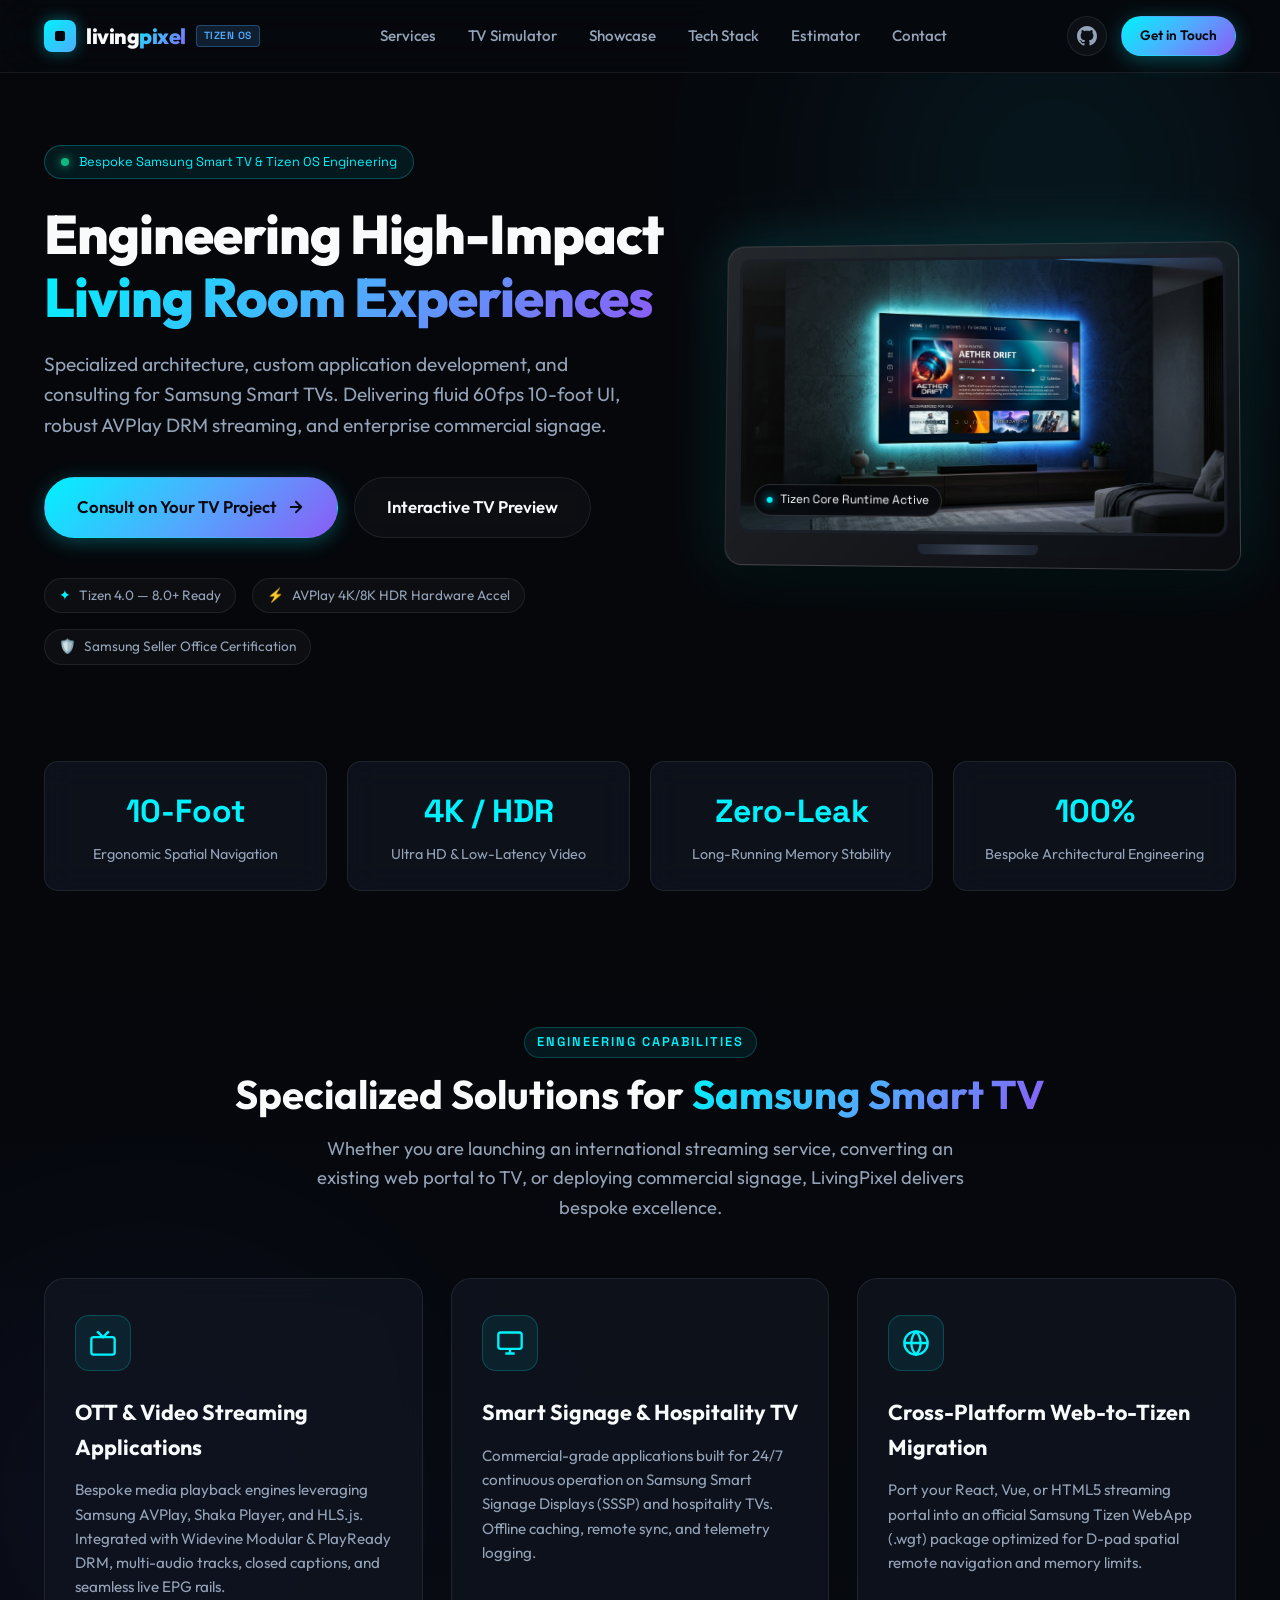
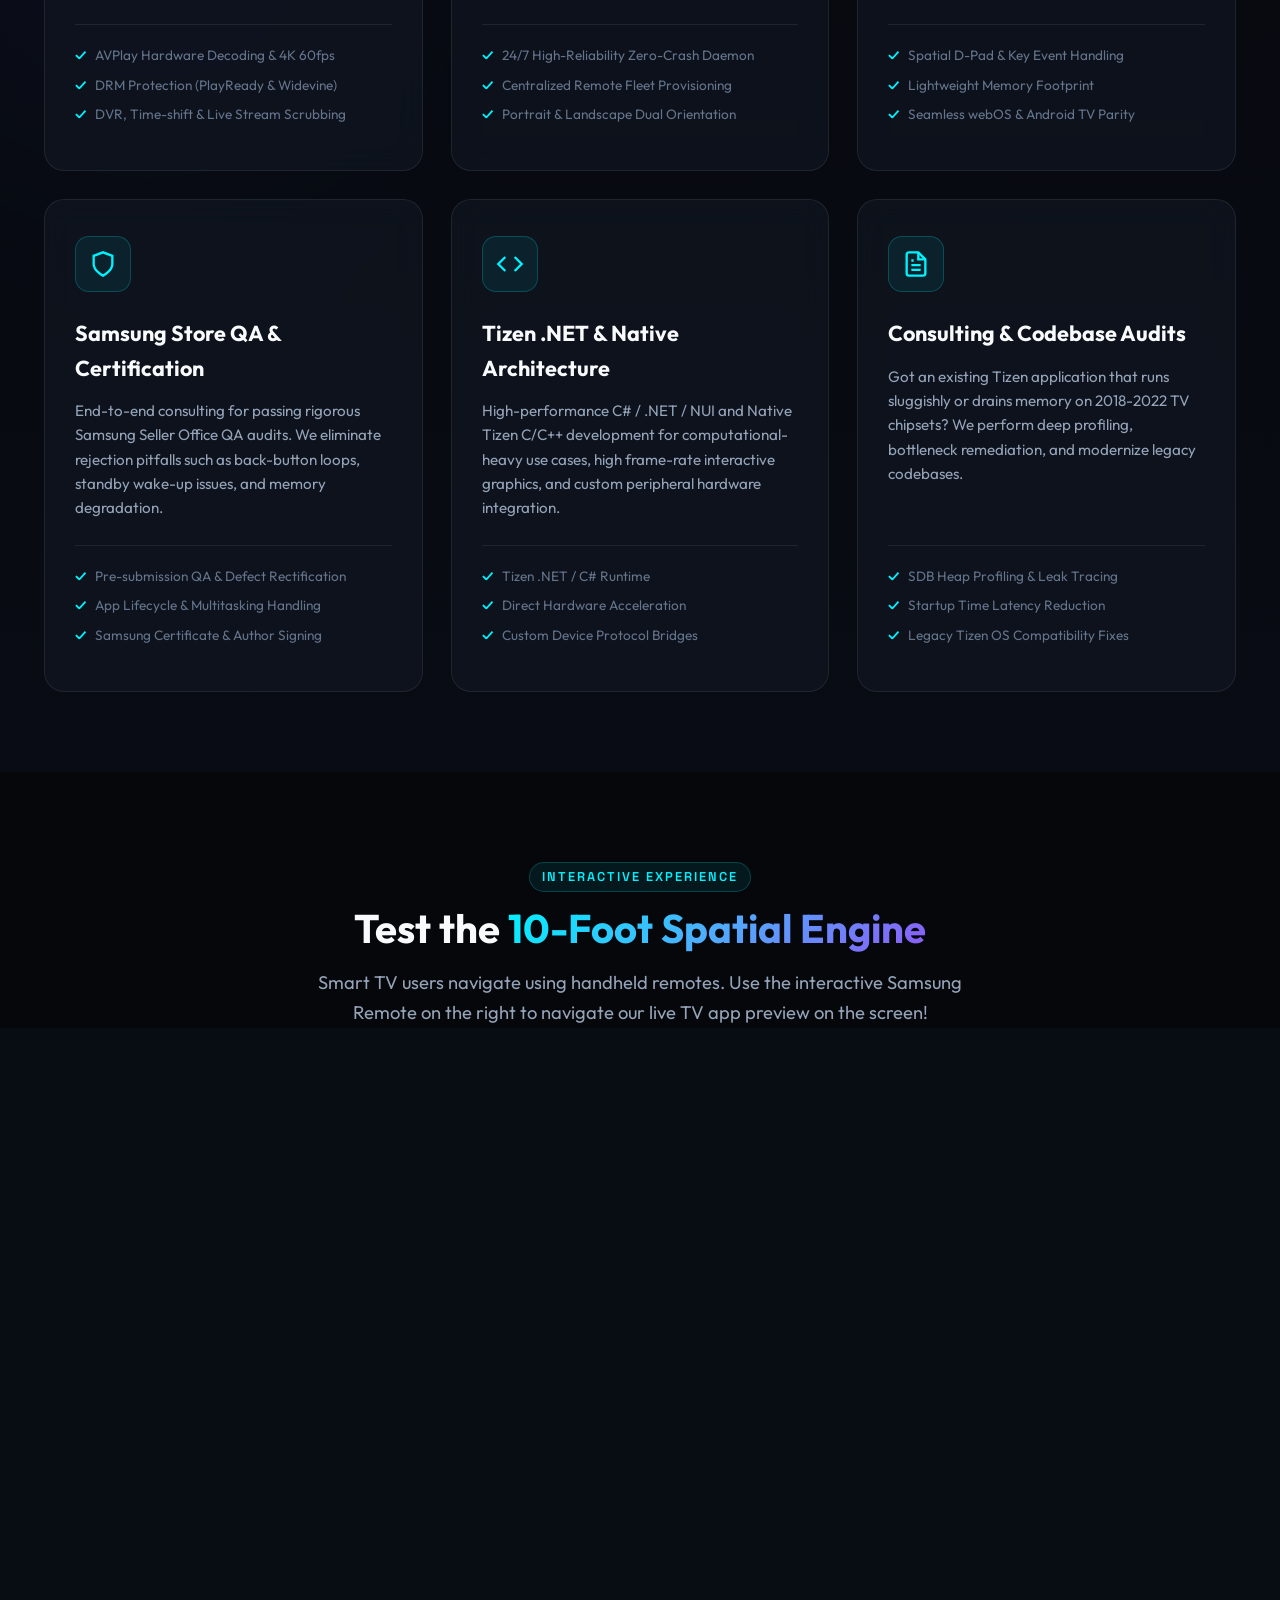
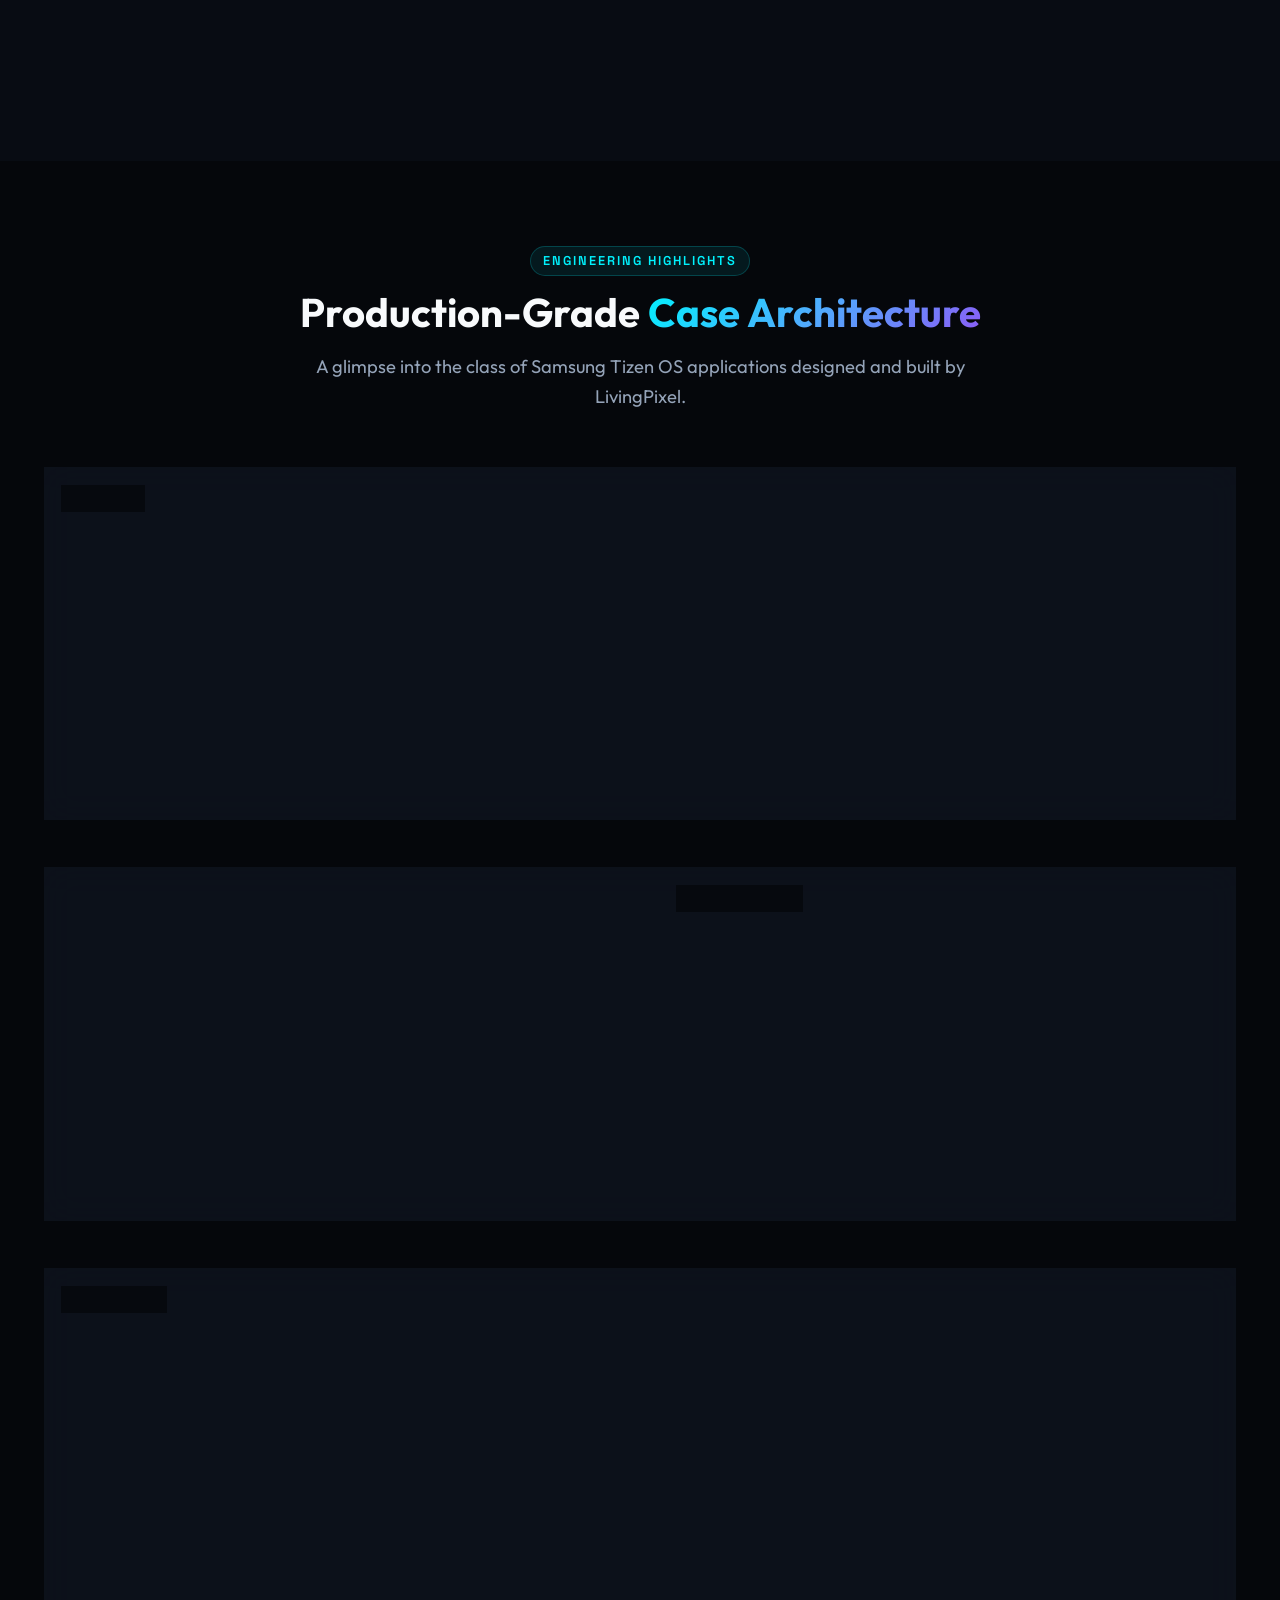
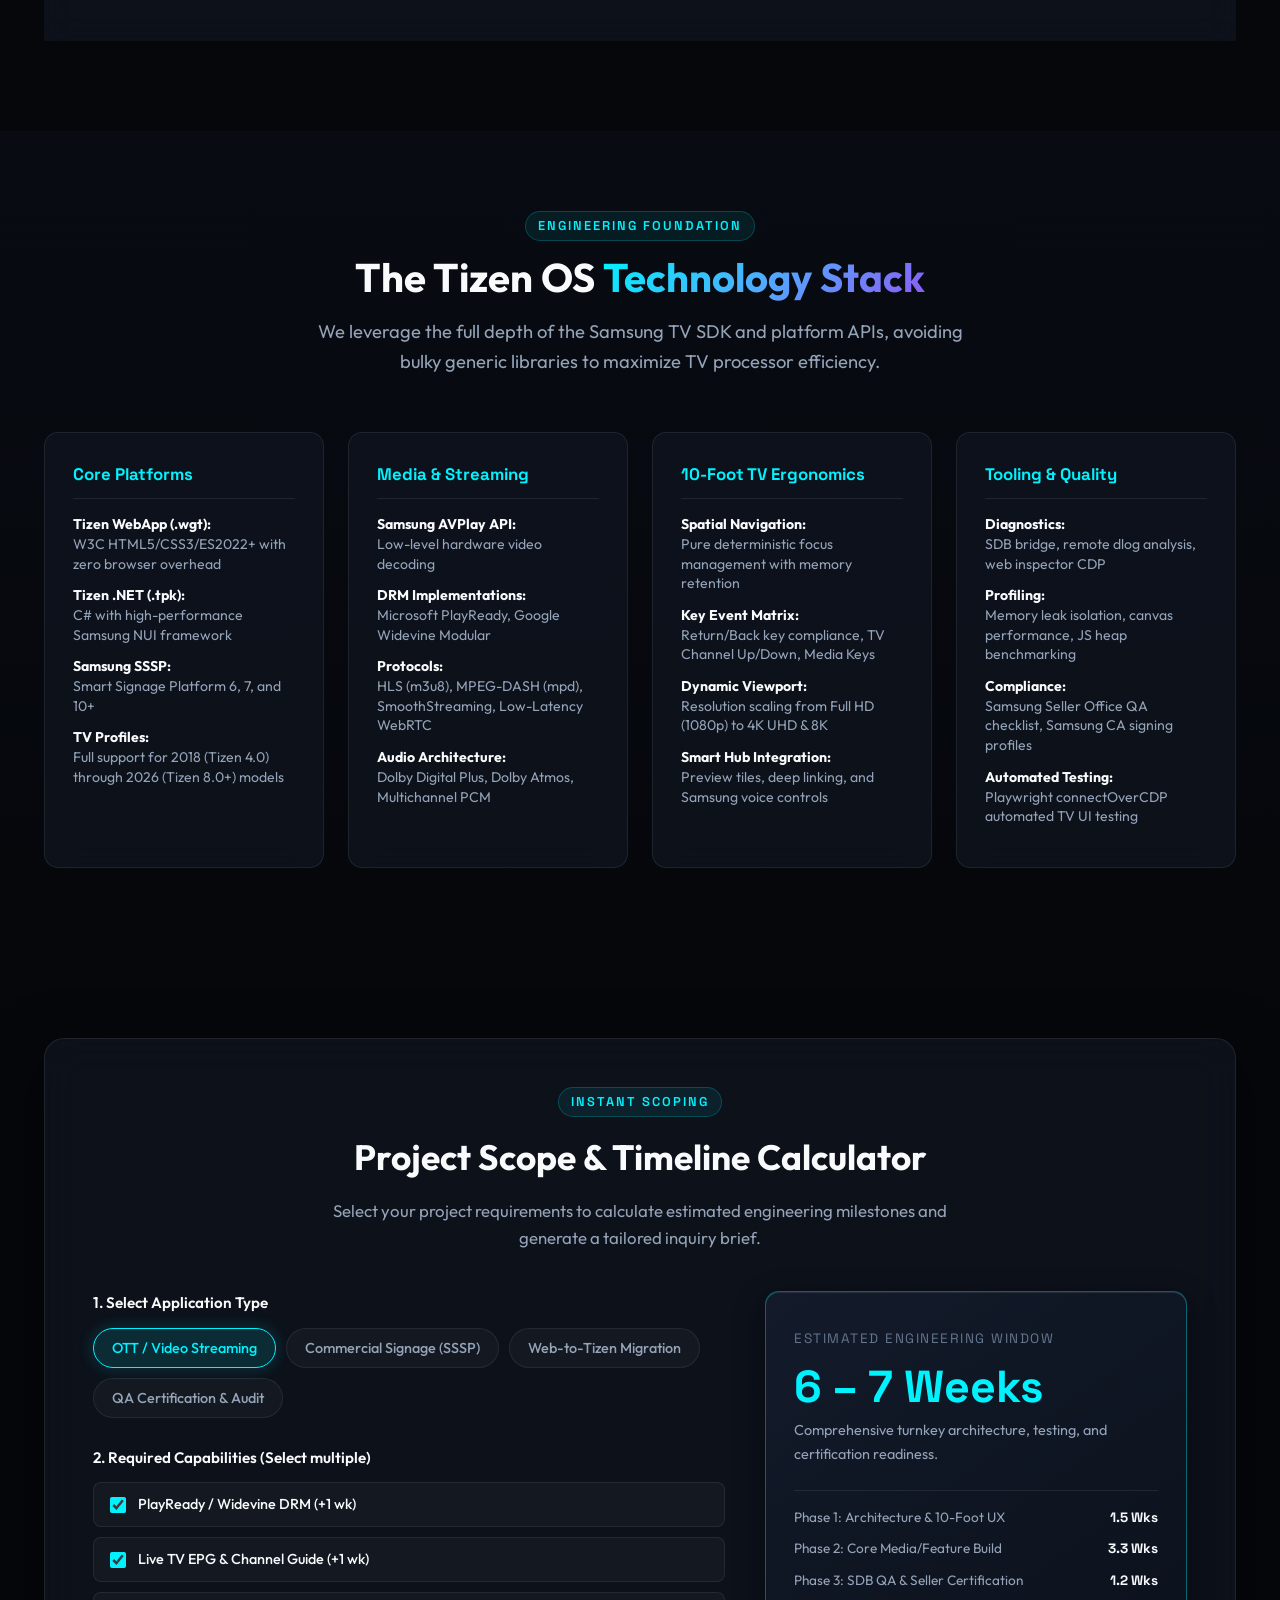
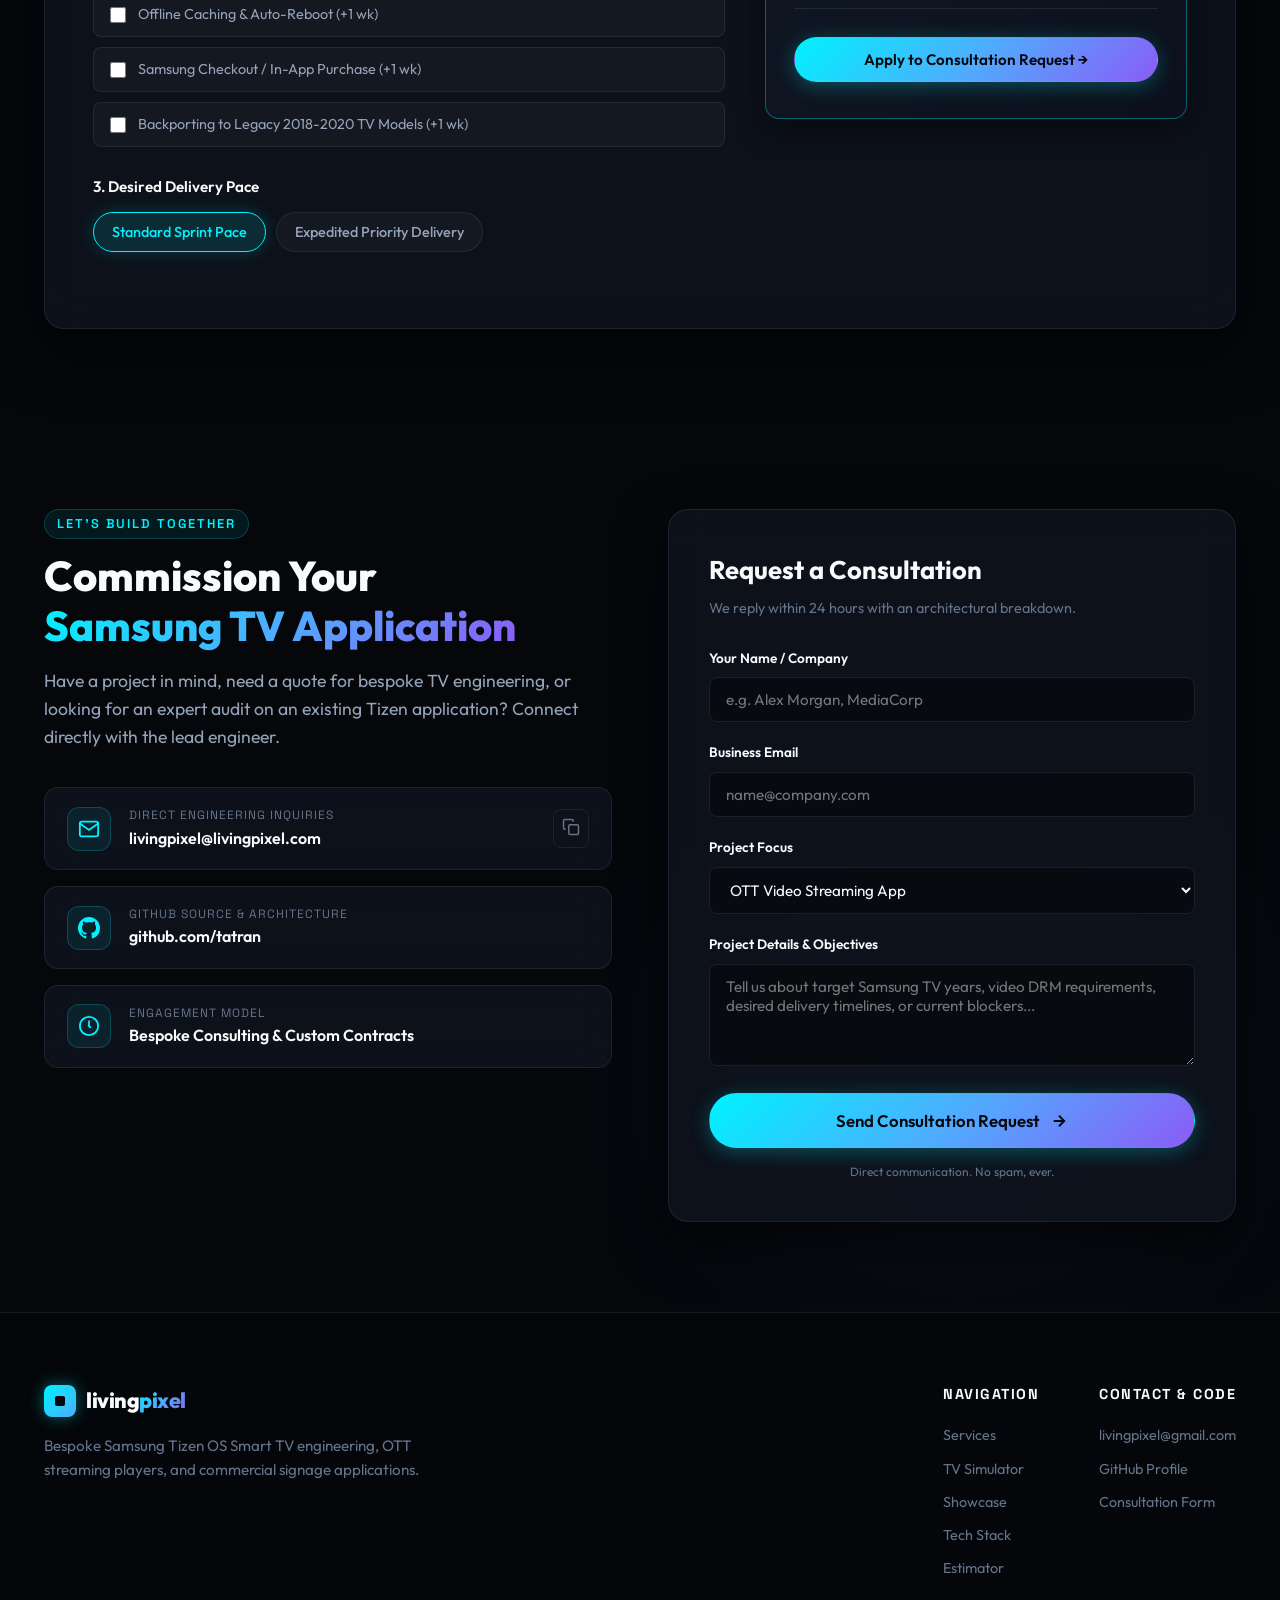
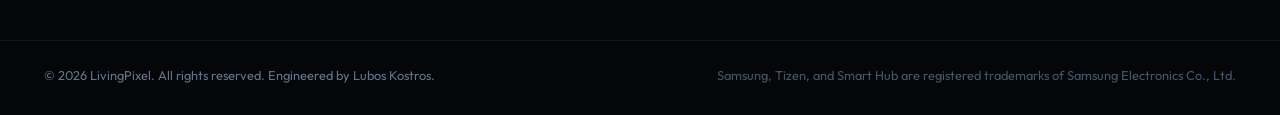
==== index.html @ c3157695 "Update index.html" ====
<!DOCTYPE html>
<html lang="en">

<head>
  <meta charset="UTF-8">
  <meta name="viewport" content="width=device-width, initial-scale=1.0">
  <title>LivingPixel — Bespoke Samsung Tizen OS Apps & TV Engineering</title>
  <meta name="description"
    content="LivingPixel crafts high-performance Samsung Tizen OS applications for Smart TV, OTT streaming services, commercial digital signage, and enterprise hospitality solutions.">
  <meta name="keywords"
    content="Samsung Tizen TV, Tizen OS App Development, Smart TV Developer, OTT App Development, Samsung Signage, Tizen .NET, AVPlay, LivingPixel">
  <meta name="author" content="Lubos Kostros — LivingPixel">

  <!-- Open Graph / Social Media -->
  <meta property="og:type" content="website">
  <meta property="og:title" content="LivingPixel — Bespoke Samsung Tizen OS Applications">
  <meta property="og:description"
    content="Commercial-grade Samsung Smart TV development, streaming players, digital signage, and specialized Tizen consulting.">
  <meta property="og:image" content="assets/images/hero-tv.jpg">

  <!-- Google Fonts -->
  <link rel="preconnect" href="https://fonts.googleapis.com">
  <link rel="preconnect" href="https://fonts.gstatic.com" crossorigin>
  <link
    href="https://fonts.googleapis.com/css2?family=Outfit:wght@300;400;500;600;700;800&family=Space+Grotesk:wght@400;500;600;700&display=swap"
    rel="stylesheet">

  <link rel="stylesheet" href="style.css">
</head>

<body>
  <!-- Ambient background glow elements -->
  <div class="ambient-glow glow-1" aria-hidden="true"></div>
  <div class="ambient-glow glow-2" aria-hidden="true"></div>
  <div class="ambient-glow glow-3" aria-hidden="true"></div>

  <!-- Navigation -->
  <header class="navbar" id="navbar">
    <div class="container nav-container">
      <a href="#hero" class="brand-logo" aria-label="LivingPixel Home">
        <span class="logo-pixel">
          <span class="pixel-dot"></span>
        </span>
        <span class="logo-text">living<span class="text-gradient">pixel</span></span>
        <span class="badge-tizen">TIZEN OS</span>
      </a>

      <nav class="nav-links" id="navLinks">
        <a href="#services" class="nav-link">Services</a>
        <a href="#simulator" class="nav-link">TV Simulator</a>
        <a href="#showcase" class="nav-link">Showcase</a>
        <a href="#stack" class="nav-link">Tech Stack</a>
        <a href="#estimator" class="nav-link">Estimator</a>
        <a href="#contact" class="nav-link">Contact</a>
      </nav>

      <div class="nav-actions">
        <a href="https://github.com/tatran" target="_blank" rel="noopener noreferrer" class="btn-icon"
          aria-label="GitHub Profile">
          <svg width="20" height="20" viewBox="0 0 24 24" fill="currentColor">
            <path
              d="M12 0C5.37 0 0 5.37 0 12c0 5.31 3.435 9.795 8.205 11.385.6.105.825-.255.825-.57 0-.285-.015-1.23-.015-2.235-3.015.555-3.795-.735-4.035-1.41-.135-.345-.72-1.41-1.23-1.695-.42-.225-1.02-.78-.015-.795.945-.015 1.62.87 1.845 1.23 1.08 1.815 2.805 1.305 3.495.99.105-.78.42-1.305.765-1.605-2.67-.3-5.46-1.335-5.46-5.925 0-1.305.465-2.385 1.23-3.225-.12-.3-.54-1.53.12-3.18 0 0 1.005-.315 3.3 1.23.96-.27 1.98-.405 3-.405s2.04.135 3 .405c2.295-1.56 3.3-1.23 3.3-1.23.66 1.65.24 2.88.12 3.18.765.84 1.23 1.905 1.23 3.225 0 4.605-2.805 5.625-5.475 5.925.435.375.81 1.095.81 2.22 0 1.605-.015 2.895-.015 3.3 0 .315.225.69.825.57A12.02 12.02 0 0024 12c0-6.63-5.37-12-12-12z" />
          </svg>
        </a>
        <a href="#contact" class="btn btn-primary btn-sm">Get in Touch</a>
        <button class="mobile-toggle" id="mobileToggle" aria-label="Toggle Navigation Menu">
          <span></span>
          <span></span>
          <span></span>
        </button>
      </div>
    </div>
  </header>

  <!-- Hero Section -->
  <section class="hero-section" id="hero">
    <div class="container hero-container">
      <div class="hero-content">
        <div class="hero-badge">
          <span class="status-indicator"></span>
          <span>Bespoke Samsung Smart TV &amp; Tizen OS Engineering</span>
        </div>
        <h1 class="hero-title">
          Engineering High-Impact <br>
          <span class="text-gradient">Living Room Experiences</span>
        </h1>
        <p class="hero-subtitle">
          Specialized architecture, custom application development, and consulting for Samsung Smart TVs. Delivering
          fluid 60fps 10-foot UI, robust AVPlay DRM streaming, and enterprise commercial signage.
        </p>

        <div class="hero-cta-group">
          <a href="#contact" class="btn btn-primary btn-lg">
            <span>Consult on Your TV Project</span>
            <svg width="18" height="18" viewBox="0 0 24 24" fill="none" stroke="currentColor" stroke-width="2.5"
              stroke-linecap="round" stroke-linejoin="round">
              <path d="M5 12h14M12 5l7 7-7 7" />
            </svg>
          </a>
          <a href="#simulator" class="btn btn-secondary btn-lg">
            <span>Interactive TV Preview</span>
          </a>
        </div>

        <div class="hero-pills">
          <div class="pill-item">
            <span class="pill-icon">✦</span>
            <span>Tizen 4.0 &mdash; 8.0+ Ready</span>
          </div>
          <div class="pill-item">
            <span class="pill-icon">⚡</span>
            <span>AVPlay 4K/8K HDR Hardware Accel</span>
          </div>
          <div class="pill-item">
            <span class="pill-icon">🛡️</span>
            <span>Samsung Seller Office Certification</span>
          </div>
        </div>
      </div>

      <div class="hero-visual">
        <div class="tv-mockup-frame">
          <div class="tv-screen-bezel">
            <img src="assets/images/hero-tv.jpg" alt="LivingPixel Tizen OS Smart TV Application Interface"
              class="tv-screen-image" loading="eager">
            <div class="screen-glare"></div>
            <div class="live-tag">
              <span class="pulse-dot"></span> Tizen Core Runtime Active
            </div>
          </div>
          <div class="tv-stand"></div>
        </div>
      </div>
    </div>
  </section>

  <!-- Key Metrics / Trust Bar -->
  <section class="trust-bar">
    <div class="container trust-container">
      <div class="stat-card">
        <div class="stat-number">10-Foot</div>
        <div class="stat-label">Ergonomic Spatial Navigation</div>
      </div>
      <div class="stat-card">
        <div class="stat-number">4K / HDR</div>
        <div class="stat-label">Ultra HD &amp; Low-Latency Video</div>
      </div>
      <div class="stat-card">
        <div class="stat-number">Zero-Leak</div>
        <div class="stat-label">Long-Running Memory Stability</div>
      </div>
      <div class="stat-card">
        <div class="stat-number">100%</div>
        <div class="stat-label">Bespoke Architectural Engineering</div>
      </div>
    </div>
  </section>

  <!-- Core Services Section -->
  <section class="services-section" id="services">
    <div class="container">
      <div class="section-header text-center">
        <div class="section-tag">ENGINEERING CAPABILITIES</div>
        <h2 class="section-title">Specialized Solutions for <span class="text-gradient">Samsung Smart TV</span></h2>
        <p class="section-description">
          Whether you are launching an international streaming service, converting an existing web portal to TV, or
          deploying commercial signage, LivingPixel delivers bespoke excellence.
        </p>
      </div>

      <div class="services-grid">
        <!-- Service 1 -->
        <div class="service-card">
          <div class="service-icon-box">
            <svg width="28" height="28" viewBox="0 0 24 24" fill="none" stroke="currentColor" stroke-width="2">
              <rect x="2" y="7" width="20" height="15" rx="2" ry="2"></rect>
              <polyline points="17 2 12 7 7 2"></polyline>
            </svg>
          </div>
          <h3 class="service-title">OTT &amp; Video Streaming Applications</h3>
          <p class="service-text">
            Bespoke media playback engines leveraging Samsung AVPlay, Shaka Player, and HLS.js. Integrated with Widevine
            Modular &amp; PlayReady DRM, multi-audio tracks, closed captions, and seamless live EPG rails.
          </p>
          <ul class="service-features">
            <li>AVPlay Hardware Decoding &amp; 4K 60fps</li>
            <li>DRM Protection (PlayReady &amp; Widevine)</li>
            <li>DVR, Time-shift &amp; Live Stream Scrubbing</li>
          </ul>
        </div>

        <!-- Service 2 -->
        <div class="service-card">
          <div class="service-icon-box">
            <svg width="28" height="28" viewBox="0 0 24 24" fill="none" stroke="currentColor" stroke-width="2">
              <rect x="2" y="3" width="20" height="14" rx="2" ry="2"></rect>
              <line x1="8" y1="21" x2="16" y2="21"></line>
              <line x1="12" y1="17" x2="12" y2="21"></line>
            </svg>
          </div>
          <h3 class="service-title">Smart Signage &amp; Hospitality TV</h3>
          <p class="service-text">
            Commercial-grade applications built for 24/7 continuous operation on Samsung Smart Signage Displays (SSSP)
            and hospitality TVs. Offline caching, remote sync, and telemetry logging.
          </p>
          <ul class="service-features">
            <li>24/7 High-Reliability Zero-Crash Daemon</li>
            <li>Centralized Remote Fleet Provisioning</li>
            <li>Portrait &amp; Landscape Dual Orientation</li>
          </ul>
        </div>

        <!-- Service 3 -->
        <div class="service-card">
          <div class="service-icon-box">
            <svg width="28" height="28" viewBox="0 0 24 24" fill="none" stroke="currentColor" stroke-width="2">
              <circle cx="12" cy="12" r="10"></circle>
              <path d="M12 2a14.5 14.5 0 0 0 0 20 14.5 14.5 0 0 0 0-20"></path>
              <path d="M2 12h20"></path>
            </svg>
          </div>
          <h3 class="service-title">Cross-Platform Web-to-Tizen Migration</h3>
          <p class="service-text">
            Port your React, Vue, or HTML5 streaming portal into an official Samsung Tizen WebApp (.wgt) package
            optimized for D-pad spatial remote navigation and memory limits.
          </p>
          <ul class="service-features">
            <li>Spatial D-Pad &amp; Key Event Handling</li>
            <li>Lightweight Memory Footprint</li>
            <li>Seamless webOS &amp; Android TV Parity</li>
          </ul>
        </div>

        <!-- Service 4 -->
        <div class="service-card">
          <div class="service-icon-box">
            <svg width="28" height="28" viewBox="0 0 24 24" fill="none" stroke="currentColor" stroke-width="2">
              <path d="M12 22s8-4 8-10V5l-8-3-8 3v7c0 6 8 10 8 10z"></path>
            </svg>
          </div>
          <h3 class="service-title">Samsung Store QA &amp; Certification</h3>
          <p class="service-text">
            End-to-end consulting for passing rigorous Samsung Seller Office QA audits. We eliminate rejection pitfalls
            such as back-button loops, standby wake-up issues, and memory degradation.
          </p>
          <ul class="service-features">
            <li>Pre-submission QA &amp; Defect Rectification</li>
            <li>App Lifecycle &amp; Multitasking Handling</li>
            <li>Samsung Certificate &amp; Author Signing</li>
          </ul>
        </div>

        <!-- Service 5 -->
        <div class="service-card">
          <div class="service-icon-box">
            <svg width="28" height="28" viewBox="0 0 24 24" fill="none" stroke="currentColor" stroke-width="2">
              <polyline points="16 18 22 12 16 6"></polyline>
              <polyline points="8 6 2 12 8 18"></polyline>
            </svg>
          </div>
          <h3 class="service-title">Tizen .NET &amp; Native Architecture</h3>
          <p class="service-text">
            High-performance C# / .NET / NUI and Native Tizen C/C++ development for computational-heavy use cases, high
            frame-rate interactive graphics, and custom peripheral hardware integration.
          </p>
          <ul class="service-features">
            <li>Tizen .NET / C# Runtime</li>
            <li>Direct Hardware Acceleration</li>
            <li>Custom Device Protocol Bridges</li>
          </ul>
        </div>

        <!-- Service 6 -->
        <div class="service-card">
          <div class="service-icon-box">
            <svg width="28" height="28" viewBox="0 0 24 24" fill="none" stroke="currentColor" stroke-width="2">
              <path d="M14 2H6a2 2 0 0 0-2 2v16a2 2 0 0 0 2 2h12a2 2 0 0 0 2-2V8z"></path>
              <polyline points="14 2 14 8 20 8"></polyline>
              <line x1="16" y1="13" x2="8" y2="13"></line>
              <line x1="16" y1="17" x2="8" y2="17"></line>
              <polyline points="10 9 9 9 8 9"></polyline>
            </svg>
          </div>
          <h3 class="service-title">Consulting &amp; Codebase Audits</h3>
          <p class="service-text">
            Got an existing Tizen application that runs sluggishly or drains memory on 2018-2022 TV chipsets? We perform
            deep profiling, bottleneck remediation, and modernize legacy codebases.
          </p>
          <ul class="service-features">
            <li>SDB Heap Profiling &amp; Leak Tracing</li>
            <li>Startup Time Latency Reduction</li>
            <li>Legacy Tizen OS Compatibility Fixes</li>
          </ul>
        </div>
      </div>
    </div>
  </section>

  <!-- Interactive Virtual TV Remote & 10-Foot Simulator -->
  <section class="simulator-section" id="simulator">
    <div class="container">
      <div class="section-header text-center">
        <div class="section-tag">INTERACTIVE EXPERIENCE</div>
        <h2 class="section-title">Test the <span class="text-gradient">10-Foot Spatial Engine</span></h2>
        <p class="section-description">
          Smart TV users navigate using handheld remotes. Use the interactive Samsung Remote on the right to navigate
          our live TV app preview on the screen!
        </p>
      </div>

      <div class="simulator-wrapper">
        <!-- Virtual TV Screen -->
        <div class="sim-tv">
          <div class="sim-tv-bezel">
            <div class="sim-screen" id="simScreen">
              <!-- TV Top Bar -->
              <div class="sim-tv-topbar">
                <div class="sim-brand">LIVINGPIXEL <span>TV ENGINE</span></div>
                <div class="sim-clock" id="simClock">12:00 PM</div>
              </div>

              <!-- Main TV Banner -->
              <div class="sim-hero-banner" id="simBanner">
                <div class="sim-banner-badge" id="simBadge">FEATURED EXPERIENCE</div>
                <h3 class="sim-banner-title" id="simTitle">Aether Drift: 4K HDR</h3>
                <p class="sim-banner-desc" id="simDesc">AVPlay Hardware Decoded Ultra-HD stream with 5.1 surround sound.
                </p>
                <div class="sim-banner-stats">
                  <span>4K UHD</span>
                  <span>HDR10+</span>
                  <span>Tizen 8.0</span>
                </div>
              </div>

              <!-- Carousel Rails -->
              <div class="sim-rails">
                <div class="sim-rail-title">Interactive Navigation Showcase</div>
                <div class="sim-cards-row" id="simCardsRow">
                  <div class="sim-card active" data-index="0" data-title="Aether Drift: 4K HDR"
                    data-desc="AVPlay Hardware Decoded Ultra-HD stream with 5.1 surround sound."
                    data-badge="FEATURED EXPERIENCE">
                    <div class="sim-card-tag">OTT MEDIA</div>
                    <div class="sim-card-name">Aether Drift</div>
                    <div class="sim-card-sub">Ultra HD Playback</div>
                  </div>

                  <div class="sim-card" data-index="1" data-title="Hospitality Hub &amp; Signage"
                    data-desc="Corporate concierge, flight schedules, and weather telemetry running on Samsung SSSP."
                    data-badge="ENTERPRISE">
                    <div class="sim-card-tag">SIGNAGE</div>
                    <div class="sim-card-name">The Plaza Hub</div>
                    <div class="sim-card-sub">24/7 Autonomous</div>
                  </div>

                  <div class="sim-card" data-index="2" data-title="FitWell Interactive TV"
                    data-desc="Real-time biometric telemetry, rep counter, and interactive coach with low latency."
                    data-badge="WELLNESS">
                    <div class="sim-card-tag">FITNESS</div>
                    <div class="sim-card-name">FitWell Live</div>
                    <div class="sim-card-sub">Biometric Sync</div>
                  </div>

                  <div class="sim-card" data-index="3" data-title="Cloud Gaming &amp; Arcade"
                    data-desc="Low-latency gamepad input processing and smooth frame rendering for Tizen OS."
                    data-badge="ENTERTAINMENT">
                    <div class="sim-card-tag">GAMING</div>
                    <div class="sim-card-name">RetroCade TV</div>
                    <div class="sim-card-sub">Gamepad Ready</div>
                  </div>
                </div>
              </div>

              <div class="sim-status-bar">
                <span>Current Focus: <strong id="simFocusLabel">Card 1 (Aether Drift)</strong></span>
                <span class="sim-hint">Use remote D-Pad or Arrow Keys</span>
              </div>
            </div>
          </div>
          <div class="sim-stand"></div>
        </div>

        <!-- Virtual Samsung Smart Remote -->
        <div class="sim-remote">
          <div class="remote-body">
            <div class="remote-top">
              <div class="remote-mic"></div>
              <button class="remote-power" id="remotePowerBtn" title="Toggle Power" aria-label="Power Button">
                <svg width="14" height="14" viewBox="0 0 24 24" fill="none" stroke="currentColor" stroke-width="2.5">
                  <path d="M18.36 6.64a9 9 0 1 1-12.73 0"></path>
                  <line x1="12" y1="2" x2="12" y2="12"></line>
                </svg>
              </button>
            </div>

            <!-- D-Pad -->
            <div class="dpad-container">
              <button class="dpad-btn dpad-up" id="dpadUp" aria-label="D-Pad Up">▲</button>
              <button class="dpad-btn dpad-left" id="dpadLeft" aria-label="D-Pad Left">◀</button>
              <button class="dpad-btn dpad-ok" id="dpadOk" aria-label="D-Pad Select / OK">OK</button>
              <button class="dpad-btn dpad-right" id="dpadRight" aria-label="D-Pad Right">▶</button>
              <button class="dpad-btn dpad-down" id="dpadDown" aria-label="D-Pad Down">▼</button>
            </div>

            <!-- Function Buttons -->
            <div class="remote-nav-row">
              <button class="remote-util-btn" id="remoteBack" title="Back Button" aria-label="Back">
                <svg width="14" height="14" viewBox="0 0 24 24" fill="none" stroke="currentColor" stroke-width="2.5">
                  <path d="M19 12H5M12 19l-7-7 7-7" />
                </svg>
                <span>Back</span>
              </button>
              <button class="remote-util-btn" id="remoteHome" title="Smart Hub Home" aria-label="Home">
                <svg width="14" height="14" viewBox="0 0 24 24" fill="none" stroke="currentColor" stroke-width="2.5">
                  <path d="M3 9l9-7 9 7v11a2 2 0 0 1-2 2H5a2 2 0 0 1-2-2z" />
                </svg>
                <span>Home</span>
              </button>
              <button class="remote-util-btn" id="remotePlay" title="Play / Pause" aria-label="Play Pause">
                <svg width="14" height="14" viewBox="0 0 24 24" fill="none" stroke="currentColor" stroke-width="2.5">
                  <polygon points="5 3 19 12 5 21 5 3" />
                </svg>
                <span>Play</span>
              </button>
            </div>

            <div class="remote-brand">SAMSUNG TIZEN</div>
          </div>
        </div>
      </div>
    </div>
  </section>

  <!-- Showcase / Portfolio Section -->
  <section class="showcase-section" id="showcase">
    <div class="container">
      <div class="section-header text-center">
        <div class="section-tag">ENGINEERING HIGHLIGHTS</div>
        <h2 class="section-title">Production-Grade <span class="text-gradient">Case Architecture</span></h2>
        <p class="section-description">
          A glimpse into the class of Samsung Tizen OS applications designed and built by LivingPixel.
        </p>
      </div>

      <div class="showcase-cards">
        <!-- Showcase 1 -->
        <div class="showcase-card">
          <div class="showcase-image-wrap">
            <img src="assets/images/hero-tv.jpg" alt="LivingPixel 4K OTT TV Streaming Platform" class="showcase-image"
              loading="lazy">
            <div class="showcase-overlay">
              <span class="showcase-tag">OTT &amp; VOD</span>
            </div>
          </div>
          <div class="showcase-body">
            <div class="showcase-meta">
              <span class="badge-tech">AVPlay</span>
              <span class="badge-tech">Widevine DRM</span>
              <span class="badge-tech">4K HDR</span>
            </div>
            <h3 class="showcase-title">Aether Drift: 4K Premium Streaming</h3>
            <p class="showcase-text">
              High-concurrency video-on-demand platform engineered specifically for Samsung Tizen OS. Features custom
              Shaka/AVPlay integration, multi-channel Dolby Atmos audio routing, dynamic subtitle rendering, and
              millisecond buffer recovery.
            </p>
            <div class="showcase-specs">
              <div class="spec-item"><strong>Target OS:</strong> Tizen 4.0 – 8.0+</div>
              <div class="spec-item"><strong>FPS Target:</strong> Stable 60 FPS UI</div>
            </div>
          </div>
        </div>

        <!-- Showcase 2 -->
        <div class="showcase-card">
          <div class="showcase-image-wrap">
            <img src="assets/images/signage-tv.jpg" alt="Samsung SSSP Commercial Smart Signage Application"
              class="showcase-image" loading="lazy">
            <div class="showcase-overlay">
              <span class="showcase-tag">Enterprise &amp; SSSP</span>
            </div>
          </div>
          <div class="showcase-body">
            <div class="showcase-meta">
              <span class="badge-tech">Samsung SSSP</span>
              <span class="badge-tech">Offline Cache</span>
              <span class="badge-tech">24/7 Daemons</span>
            </div>
            <h3 class="showcase-title">The Plaza: Enterprise Signage Hub</h3>
            <p class="showcase-text">
              Commercial hospitality and flight monitoring signage engineered for Samsung Smart Signage Displays. Built
              with hardened background recovery, automated power-cycle reboot survival, and secure encrypted telemetry
              sync.
            </p>
            <div class="showcase-specs">
              <div class="spec-item"><strong>Uptime:</strong> 99.99% Continuous</div>
              <div class="spec-item"><strong>Hardware:</strong> SSSP 6 / 7 / 10</div>
            </div>
          </div>
        </div>

        <!-- Showcase 3 -->
        <div class="showcase-card">
          <div class="showcase-image-wrap">
            <img src="assets/images/interactive-tv.jpg" alt="Interactive Biometric Fitness and Wellness TV App"
              class="showcase-image" loading="lazy">
            <div class="showcase-overlay">
              <span class="showcase-tag">Interactive TV</span>
            </div>
          </div>
          <div class="showcase-body">
            <div class="showcase-meta">
              <span class="badge-tech">Tizen .NET / NUI</span>
              <span class="badge-tech">Real-time Telemetry</span>
              <span class="badge-tech">SmartThings Bridge</span>
            </div>
            <h3 class="showcase-title">FitWell TV: Real-Time Interactive Coach</h3>
            <p class="showcase-text">
              Next-generation wellness app delivering synchronized biometric monitoring, live rep telemetry, and
              interactive video trainer streaming directly on the living room screen with zero latency.
            </p>
            <div class="showcase-specs">
              <div class="spec-item"><strong>Latency:</strong> &lt; 50ms Telemetry</div>
              <div class="spec-item"><strong>Framework:</strong> Tizen NUI &amp; C#</div>
            </div>
          </div>
        </div>
      </div>
    </div>
  </section>

  <!-- Technical Depth / Architecture Stack -->
  <section class="stack-section" id="stack">
    <div class="container">
      <div class="section-header text-center">
        <div class="section-tag">ENGINEERING FOUNDATION</div>
        <h2 class="section-title">The Tizen OS <span class="text-gradient">Technology Stack</span></h2>
        <p class="section-description">
          We leverage the full depth of the Samsung TV SDK and platform APIs, avoiding bulky generic libraries to
          maximize TV processor efficiency.
        </p>
      </div>

      <div class="stack-grid">
        <div class="stack-box">
          <div class="stack-category">Core Platforms</div>
          <ul class="stack-list">
            <li><strong>Tizen WebApp (.wgt):</strong> W3C HTML5/CSS3/ES2022+ with zero browser overhead</li>
            <li><strong>Tizen .NET (.tpk):</strong> C# with high-performance Samsung NUI framework</li>
            <li><strong>Samsung SSSP:</strong> Smart Signage Platform 6, 7, and 10+</li>
            <li><strong>TV Profiles:</strong> Full support for 2018 (Tizen 4.0) through 2026 (Tizen 8.0+) models</li>
          </ul>
        </div>

        <div class="stack-box">
          <div class="stack-category">Media &amp; Streaming</div>
          <ul class="stack-list">
            <li><strong>Samsung AVPlay API:</strong> Low-level hardware video decoding</li>
            <li><strong>DRM Implementations:</strong> Microsoft PlayReady, Google Widevine Modular</li>
            <li><strong>Protocols:</strong> HLS (m3u8), MPEG-DASH (mpd), SmoothStreaming, Low-Latency WebRTC</li>
            <li><strong>Audio Architecture:</strong> Dolby Digital Plus, Dolby Atmos, Multichannel PCM</li>
          </ul>
        </div>

        <div class="stack-box">
          <div class="stack-category">10-Foot TV Ergonomics</div>
          <ul class="stack-list">
            <li><strong>Spatial Navigation:</strong> Pure deterministic focus management with memory retention</li>
            <li><strong>Key Event Matrix:</strong> Return/Back key compliance, TV Channel Up/Down, Media Keys</li>
            <li><strong>Dynamic Viewport:</strong> Resolution scaling from Full HD (1080p) to 4K UHD &amp; 8K</li>
            <li><strong>Smart Hub Integration:</strong> Preview tiles, deep linking, and Samsung voice controls</li>
          </ul>
        </div>

        <div class="stack-box">
          <div class="stack-category">Tooling &amp; Quality</div>
          <ul class="stack-list">
            <li><strong>Diagnostics:</strong> SDB bridge, remote dlog analysis, web inspector CDP</li>
            <li><strong>Profiling:</strong> Memory leak isolation, canvas performance, JS heap benchmarking</li>
            <li><strong>Compliance:</strong> Samsung Seller Office QA checklist, Samsung CA signing profiles</li>
            <li><strong>Automated Testing:</strong> Playwright connectOverCDP automated TV UI testing</li>
          </ul>
        </div>
      </div>
    </div>
  </section>

  <!-- Interactive Project Scope & Timeline Estimator -->
  <section class="estimator-section" id="estimator">
    <div class="container">
      <div class="estimator-card">
        <div class="estimator-header">
          <div class="section-tag">INSTANT SCOPING</div>
          <h2 class="estimator-title">Project Scope &amp; Timeline Calculator</h2>
          <p class="estimator-desc">
            Select your project requirements to calculate estimated engineering milestones and generate a tailored
            inquiry brief.
          </p>
        </div>

        <div class="estimator-grid">
          <!-- Controls -->
          <div class="estimator-controls">
            <!-- Project Type -->
            <div class="control-group">
              <label class="control-label">1. Select Application Type</label>
              <div class="options-pills" id="appTypeOptions">
                <button type="button" class="pill-select active" data-type="ott" data-weeks="4">OTT / Video
                  Streaming</button>
                <button type="button" class="pill-select" data-type="signage" data-weeks="3">Commercial Signage
                  (SSSP)</button>
                <button type="button" class="pill-select" data-type="port" data-weeks="2">Web-to-Tizen
                  Migration</button>
                <button type="button" class="pill-select" data-type="audit" data-weeks="1">QA Certification &amp;
                  Audit</button>
              </div>
            </div>

            <!-- Features -->
            <div class="control-group">
              <label class="control-label">2. Required Capabilities (Select multiple)</label>
              <div class="checkbox-pills">
                <label class="checkbox-pill">
                  <input type="checkbox" class="feature-check" value="drm" data-weeks="1" checked>
                  <span>PlayReady / Widevine DRM (+1 wk)</span>
                </label>
                <label class="checkbox-pill">
                  <input type="checkbox" class="feature-check" value="epg" data-weeks="1" checked>
                  <span>Live TV EPG &amp; Channel Guide (+1 wk)</span>
                </label>
                <label class="checkbox-pill">
                  <input type="checkbox" class="feature-check" value="offline" data-weeks="1">
                  <span>Offline Caching &amp; Auto-Reboot (+1 wk)</span>
                </label>
                <label class="checkbox-pill">
                  <input type="checkbox" class="feature-check" value="billing" data-weeks="1">
                  <span>Samsung Checkout / In-App Purchase (+1 wk)</span>
                </label>
                <label class="checkbox-pill">
                  <input type="checkbox" class="feature-check" value="legacy" data-weeks="1">
                  <span>Backporting to Legacy 2018-2020 TV Models (+1 wk)</span>
                </label>
              </div>
            </div>

            <!-- Target Turnaround -->
            <div class="control-group">
              <label class="control-label">3. Desired Delivery Pace</label>
              <div class="options-pills" id="paceOptions">
                <button type="button" class="pill-select active" data-pace="standard">Standard Sprint Pace</button>
                <button type="button" class="pill-select" data-pace="expedited">Expedited Priority Delivery</button>
              </div>
            </div>
          </div>

          <!-- Dynamic Output Summary -->
          <div class="estimator-result">
            <div class="result-box">
              <div class="result-header">Estimated Engineering Window</div>
              <div class="result-number" id="estimatedWeeks">6 &ndash; 7 Weeks</div>
              <div class="result-caption" id="estimatedSprintText">Comprehensive turnkey architecture, testing, and
                certification readiness.</div>

              <div class="result-breakdown">
                <div class="breakdown-row">
                  <span>Phase 1: Architecture &amp; 10-Foot UX</span>
                  <strong id="phase1Time">1.5 Wks</strong>
                </div>
                <div class="breakdown-row">
                  <span>Phase 2: Core Media/Feature Build</span>
                  <strong id="phase2Time">3.5 Wks</strong>
                </div>
                <div class="breakdown-row">
                  <span>Phase 3: SDB QA &amp; Seller Certification</span>
                  <strong id="phase3Time">1.5 Wks</strong>
                </div>
              </div>

              <button type="button" class="btn btn-primary btn-block" id="applyEstimatorBtn">
                Apply to Consultation Request &rarr;
              </button>
            </div>
          </div>
        </div>
      </div>
    </div>
  </section>

  <!-- Contact & Consultation Section -->
  <section class="contact-section" id="contact">
    <div class="container">
      <div class="contact-wrapper">
        <div class="contact-info">
          <div class="section-tag">LET'S BUILD TOGETHER</div>
          <h2 class="contact-title">Commission Your <br><span class="text-gradient">Samsung TV Application</span></h2>
          <p class="contact-text">
            Have a project in mind, need a quote for bespoke TV engineering, or looking for an expert audit on an
            existing Tizen application? Connect directly with the lead engineer.
          </p>

          <div class="contact-cards">
            <!-- Email Card -->
            <div class="contact-item">
              <div class="contact-icon">
                <svg width="22" height="22" viewBox="0 0 24 24" fill="none" stroke="currentColor" stroke-width="2">
                  <path d="M4 4h16c1.1 0 2 .9 2 2v12c0 1.1-.9 2-2 2H4c-1.1 0-2-.9-2-2V6c0-1.1.9-2 2-2z"></path>
                  <polyline points="22,6 12,13 2,6"></polyline>
                </svg>
              </div>
              <div class="contact-details">
                <span class="contact-label">Direct Engineering Inquiries</span>
                <a href="mailto:tatran.eu@gmail.com" class="contact-value"
                  id="emailLink">livingpixel@livingpixel.com</a>
              </div>
              <button class="btn-copy" id="copyEmailBtn" title="Copy Email to Clipboard" aria-label="Copy Email">
                <svg width="18" height="18" viewBox="0 0 24 24" fill="none" stroke="currentColor" stroke-width="2">
                  <rect x="9" y="9" width="13" height="13" rx="2" ry="2"></rect>
                  <path d="M5 15H4a2 2 0 0 1-2-2V4a2 2 0 0 1 2-2h9a2 2 0 0 1 2 2v1"></path>
                </svg>
              </button>
            </div>

            <!-- GitHub Card -->
            <div class="contact-item">
              <div class="contact-icon">
                <svg width="22" height="22" viewBox="0 0 24 24" fill="currentColor">
                  <path
                    d="M12 0C5.37 0 0 5.37 0 12c0 5.31 3.435 9.795 8.205 11.385.6.105.825-.255.825-.57 0-.285-.015-1.23-.015-2.235-3.015.555-3.795-.735-4.035-1.41-.135-.345-.72-1.41-1.23-1.695-.42-.225-1.02-.78-.015-.795.945-.015 1.62.87 1.845 1.23 1.08 1.815 2.805 1.305 3.495.99.105-.78.42-1.305.765-1.605-2.67-.3-5.46-1.335-5.46-5.925 0-1.305.465-2.385 1.23-3.225-.12-.3-.54-1.53.12-3.18 0 0 1.005-.315 3.3 1.23.96-.27 1.98-.405 3-.405s2.04.135 3 .405c2.295-1.56 3.3-1.23 3.3-1.23.66 1.65.24 2.88.12 3.18.765.84 1.23 1.905 1.23 3.225 0 4.605-2.805 5.625-5.475 5.925.435.375.81 1.095.81 2.22 0 1.605-.015 2.895-.015 3.3 0 .315.225.69.825.57A12.02 12.02 0 0024 12c0-6.63-5.37-12-12-12z" />
                </svg>
              </div>
              <div class="contact-details">
                <span class="contact-label">GitHub Source &amp; Architecture</span>
                <a href="https://github.com/tatran" target="_blank" rel="noopener noreferrer"
                  class="contact-value">github.com/tatran</a>
              </div>
            </div>

            <!-- Focus Card -->
            <div class="contact-item">
              <div class="contact-icon">
                <svg width="22" height="22" viewBox="0 0 24 24" fill="none" stroke="currentColor" stroke-width="2">
                  <circle cx="12" cy="12" r="10"></circle>
                  <polyline points="12 6 12 12 14 14"></polyline>
                </svg>
              </div>
              <div class="contact-details">
                <span class="contact-label">Engagement Model</span>
                <span class="contact-value">Bespoke Consulting &amp; Custom Contracts</span>
              </div>
            </div>
          </div>
        </div>

        <!-- Contact Form -->
        <div class="contact-form-wrap">
          <form class="contact-form" id="projectForm">
            <h3 class="form-title">Request a Consultation</h3>
            <p class="form-sub">We reply within 24 hours with an architectural breakdown.</p>

            <div class="form-group">
              <label for="userName">Your Name / Company</label>
              <input type="text" id="userName" name="name" required placeholder="e.g. Alex Morgan, MediaCorp">
            </div>

            <div class="form-group">
              <label for="userEmail">Business Email</label>
              <input type="email" id="userEmail" name="email" required placeholder="name@company.com">
            </div>

            <div class="form-group">
              <label for="projectScope">Project Focus</label>
              <select id="projectScope" name="scope">
                <option value="OTT Video Streaming App">OTT Video Streaming App</option>
                <option value="Commercial Digital Signage (SSSP)">Commercial Digital Signage (SSSP)</option>
                <option value="Web-to-Tizen TV Migration">Web-to-Tizen TV Migration</option>
                <option value="Store Certification & QA Audit">Store Certification &amp; QA Audit</option>
                <option value="Custom Bespoke Tizen Application">Custom Bespoke Tizen Application</option>
              </select>
            </div>

            <div class="form-group">
              <label for="projectNotes">Project Details &amp; Objectives</label>
              <textarea id="projectNotes" name="notes" rows="4"
                placeholder="Tell us about target Samsung TV years, video DRM requirements, desired delivery timelines, or current blockers..."></textarea>
            </div>

            <button type="submit" class="btn btn-primary btn-block btn-lg" id="submitBtn">
              <span>Send Consultation Request</span>
              <svg width="18" height="18" viewBox="0 0 24 24" fill="none" stroke="currentColor" stroke-width="2.5">
                <path d="M5 12h14M12 5l7 7-7 7" />
              </svg>
            </button>
            <div class="form-footer-hint">Direct communication. No spam, ever.</div>
          </form>
        </div>
      </div>
    </div>
  </section>

  <!-- Footer -->
  <footer class="footer">
    <div class="container footer-container">
      <div class="footer-left">
        <a href="#hero" class="brand-logo">
          <span class="logo-pixel"><span class="pixel-dot"></span></span>
          <span class="logo-text">living<span class="text-gradient">pixel</span></span>
        </a>
        <p class="footer-tagline">
          Bespoke Samsung Tizen OS Smart TV engineering, OTT streaming players, and commercial signage applications.
        </p>
      </div>

      <div class="footer-links-group">
        <div class="footer-col">
          <h4>Navigation</h4>
          <a href="#services">Services</a>
          <a href="#simulator">TV Simulator</a>
          <a href="#showcase">Showcase</a>
          <a href="#stack">Tech Stack</a>
          <a href="#estimator">Estimator</a>
        </div>
        <div class="footer-col">
          <h4>Contact &amp; Code</h4>
          <a href="mailto:livingpixel@gmail.com">livingpixel@gmail.com</a>
          <a href="https://github.com/tatran" target="_blank" rel="noopener noreferrer">GitHub Profile</a>
          <a href="#contact">Consultation Form</a>
        </div>
      </div>
    </div>

    <div class="footer-bottom">
      <div class="container bottom-container">
        <p>&copy; 2026 LivingPixel. All rights reserved. Engineered by Lubos Kostros.</p>
        <p class="disclaimer">Samsung, Tizen, and Smart Hub are registered trademarks of Samsung Electronics Co., Ltd.
        </p>
      </div>
    </div>
  </footer>

  <!-- Toast Notification -->
  <div class="toast" id="toast" role="alert" aria-live="polite">
    <span class="toast-icon">✓</span>
    <span class="toast-msg" id="toastMsg">Email copied to clipboard!</span>
  </div>

  <script src="app.js"></script>
</body>

</html>
---- style.css ----
/* ==========================================================================
   LivingPixel — Samsung Tizen OS Engineering
   Design System & Master Stylesheet
   ========================================================================== */

:root {
  /* Color Palette */
  --bg-darkest: #05070b;
  --bg-dark: #0a0e17;
  --bg-card: rgba(16, 22, 34, 0.7);
  --bg-card-hover: rgba(22, 30, 48, 0.85);
  --bg-glass: rgba(255, 255, 255, 0.03);
  --border-subtle: rgba(255, 255, 255, 0.08);
  --border-hover: rgba(0, 242, 254, 0.35);

  /* Brand Accents */
  --accent-cyan: #00f2fe;
  --accent-blue: #4facfe;
  --accent-violet: #8b5cf6;
  --accent-glow: rgba(0, 242, 254, 0.25);
  --gradient-primary: linear-gradient(135deg, #00f2fe 0%, #4facfe 50%, #8b5cf6 100%);
  --gradient-card: linear-gradient(145deg, rgba(255, 255, 255, 0.04) 0%, rgba(255, 255, 255, 0.01) 100%);

  /* Typography */
  --font-main: 'Outfit', -apple-system, BlinkMacSystemFont, 'Segoe UI', Roboto, sans-serif;
  --font-mono: 'Space Grotesk', monospace;
  --text-primary: #f8fafc;
  --text-secondary: #94a3b8;
  --text-muted: #64748b;

  /* Layout */
  --container-max: 1240px;
  --radius-sm: 8px;
  --radius-md: 14px;
  --radius-lg: 20px;
  --radius-full: 9999px;

  /* Transitions */
  --transition-fast: 0.2s cubic-bezier(0.16, 1, 0.3, 1);
  --transition-smooth: 0.35s cubic-bezier(0.16, 1, 0.3, 1);
}

/* Reset & Box Sizing */
*, *::before, *::after {
  box-sizing: border-box;
  margin: 0;
  padding: 0;
}

html {
  scroll-behavior: smooth;
  font-size: 16px;
  background-color: var(--bg-darkest);
  color: var(--text-primary);
  font-family: var(--font-main);
  -webkit-font-smoothing: antialiased;
  -moz-osx-font-smoothing: grayscale;
}

body {
  position: relative;
  overflow-x: hidden;
  line-height: 1.6;
  min-height: 100vh;
}

/* Ambient Glow Orbs */
.ambient-glow {
  position: absolute;
  border-radius: 50%;
  filter: blur(120px);
  pointer-events: none;
  z-index: 0;
  opacity: 0.45;
  transition: transform 10s ease-in-out;
}

.glow-1 {
  top: -100px;
  right: -50px;
  width: 550px;
  height: 550px;
  background: radial-gradient(circle, rgba(0, 242, 254, 0.25) 0%, rgba(79, 172, 254, 0.1) 60%, transparent 80%);
  animation: floatOrb 18s ease-in-out infinite alternate;
}

.glow-2 {
  top: 1200px;
  left: -150px;
  width: 600px;
  height: 600px;
  background: radial-gradient(circle, rgba(139, 92, 246, 0.2) 0%, rgba(37, 99, 235, 0.08) 60%, transparent 80%);
  animation: floatOrb 22s ease-in-out infinite alternate-reverse;
}

.glow-3 {
  bottom: 400px;
  right: 5%;
  width: 500px;
  height: 500px;
  background: radial-gradient(circle, rgba(0, 242, 254, 0.15) 0%, rgba(139, 92, 246, 0.1) 70%, transparent 80%);
}

@keyframes floatOrb {
  0% { transform: translate(0, 0) scale(1); }
  50% { transform: translate(40px, 30px) scale(1.08); }
  100% { transform: translate(-30px, 60px) scale(0.95); }
}

/* Container */
.container {
  max-width: var(--container-max);
  margin: 0 auto;
  padding: 0 24px;
  position: relative;
  z-index: 1;
}

/* Typography Helpers */
.text-gradient {
  background: var(--gradient-primary);
  -webkit-background-clip: text;
  -webkit-text-fill-color: transparent;
  display: inline-block;
}

.text-center {
  text-align: center;
}

/* Section Common Headers */
.section-header {
  margin-bottom: 56px;
}

.section-tag {
  display: inline-block;
  font-family: var(--font-mono);
  font-size: 0.8rem;
  letter-spacing: 2px;
  color: var(--accent-cyan);
  text-transform: uppercase;
  font-weight: 600;
  margin-bottom: 12px;
  padding: 4px 12px;
  background: rgba(0, 242, 254, 0.08);
  border: 1px solid rgba(0, 242, 254, 0.2);
  border-radius: var(--radius-full);
}

.section-title {
  font-size: 2.5rem;
  font-weight: 700;
  line-height: 1.2;
  margin-bottom: 16px;
}

.section-description {
  font-size: 1.15rem;
  color: var(--text-secondary);
  max-width: 680px;
  margin: 0 auto;
}

/* Buttons */
.btn {
  display: inline-flex;
  align-items: center;
  justify-content: center;
  gap: 10px;
  font-family: var(--font-main);
  font-weight: 600;
  font-size: 0.95rem;
  text-decoration: none;
  border-radius: var(--radius-full);
  padding: 12px 24px;
  cursor: pointer;
  transition: all var(--transition-fast);
  border: 1px solid transparent;
}

.btn-primary {
  background: var(--gradient-primary);
  color: #06080d;
  box-shadow: 0 4px 20px rgba(0, 242, 254, 0.28);
}

.btn-primary:hover {
  transform: translateY(-2px);
  box-shadow: 0 8px 30px rgba(0, 242, 254, 0.45);
}

.btn-secondary {
  background: var(--bg-glass);
  color: var(--text-primary);
  border: 1px solid var(--border-subtle);
  backdrop-filter: blur(10px);
}

.btn-secondary:hover {
  border-color: var(--accent-cyan);
  background: rgba(255, 255, 255, 0.06);
  transform: translateY(-2px);
}

.btn-sm {
  padding: 8px 18px;
  font-size: 0.85rem;
}

.btn-lg {
  padding: 16px 32px;
  font-size: 1.05rem;
}

.btn-block {
  width: 100%;
}

.btn-icon {
  display: inline-flex;
  align-items: center;
  justify-content: center;
  width: 40px;
  height: 40px;
  border-radius: 50%;
  background: var(--bg-glass);
  border: 1px solid var(--border-subtle);
  color: var(--text-secondary);
  transition: all var(--transition-fast);
  text-decoration: none;
}

.btn-icon:hover {
  color: var(--accent-cyan);
  border-color: var(--accent-cyan);
  background: rgba(0, 242, 254, 0.1);
  transform: translateY(-2px);
}

/* ==========================================================================
   Navbar
   ========================================================================== */
.navbar {
  position: sticky;
  top: 0;
  z-index: 100;
  background: rgba(6, 9, 14, 0.85);
  backdrop-filter: blur(20px);
  border-bottom: 1px solid var(--border-subtle);
  transition: background var(--transition-fast);
}

.nav-container {
  display: flex;
  align-items: center;
  justify-content: space-between;
  height: 72px;
}

.brand-logo {
  display: flex;
  align-items: center;
  gap: 10px;
  text-decoration: none;
  color: var(--text-primary);
}

.logo-pixel {
  width: 32px;
  height: 32px;
  border-radius: 8px;
  background: linear-gradient(135deg, #00f2fe, #4facfe);
  display: flex;
  align-items: center;
  justify-content: center;
  box-shadow: 0 0 16px rgba(0, 242, 254, 0.4);
}

.pixel-dot {
  width: 10px;
  height: 10px;
  background: #06080d;
  border-radius: 2px;
}

.logo-text {
  font-size: 1.35rem;
  font-weight: 800;
  letter-spacing: -0.5px;
}

.badge-tizen {
  font-family: var(--font-mono);
  font-size: 0.65rem;
  padding: 2px 7px;
  border-radius: 4px;
  background: rgba(79, 172, 254, 0.15);
  border: 1px solid rgba(79, 172, 254, 0.3);
  color: var(--accent-blue);
  font-weight: 600;
  letter-spacing: 0.5px;
}

.nav-links {
  display: flex;
  gap: 32px;
}

.nav-link {
  text-decoration: none;
  color: var(--text-secondary);
  font-size: 0.95rem;
  font-weight: 500;
  transition: color var(--transition-fast);
  position: relative;
}

.nav-link:hover,
.nav-link.active {
  color: var(--text-primary);
}

.nav-link.active::after {
  content: '';
  position: absolute;
  bottom: -6px;
  left: 0;
  right: 0;
  height: 2px;
  background: var(--accent-cyan);
  border-radius: 2px;
}

.nav-actions {
  display: flex;
  align-items: center;
  gap: 14px;
}

.mobile-toggle {
  display: none;
  background: none;
  border: none;
  cursor: pointer;
  flex-direction: column;
  gap: 5px;
}

.mobile-toggle span {
  display: block;
  width: 22px;
  height: 2px;
  background: var(--text-primary);
  border-radius: 2px;
  transition: all var(--transition-fast);
}

/* ==========================================================================
   Hero Section
   ========================================================================== */
.hero-section {
  padding: 72px 0 64px 0;
  position: relative;
}

.hero-container {
  display: grid;
  grid-template-columns: 1.1fr 0.9fr;
  gap: 48px;
  align-items: center;
}

.hero-badge {
  display: inline-flex;
  align-items: center;
  gap: 10px;
  padding: 6px 16px;
  border-radius: var(--radius-full);
  background: rgba(0, 242, 254, 0.08);
  border: 1px solid rgba(0, 242, 254, 0.25);
  font-family: var(--font-mono);
  font-size: 0.8rem;
  color: var(--accent-cyan);
  margin-bottom: 24px;
}

.status-indicator {
  width: 8px;
  height: 8px;
  border-radius: 50%;
  background: #10b981;
  box-shadow: 0 0 10px #10b981;
  animation: pulseGreen 2s infinite;
}

@keyframes pulseGreen {
  0% { transform: scale(0.95); box-shadow: 0 0 0 0 rgba(16, 185, 129, 0.7); }
  70% { transform: scale(1); box-shadow: 0 0 0 8px rgba(16, 185, 129, 0); }
  100% { transform: scale(0.95); box-shadow: 0 0 0 0 rgba(16, 185, 129, 0); }
}

.hero-title {
  font-size: 3.4rem;
  font-weight: 800;
  line-height: 1.15;
  letter-spacing: -1px;
  margin-bottom: 20px;
}

.hero-subtitle {
  font-size: 1.2rem;
  color: var(--text-secondary);
  line-height: 1.6;
  margin-bottom: 36px;
  max-width: 580px;
}

.hero-cta-group {
  display: flex;
  gap: 16px;
  margin-bottom: 40px;
  flex-wrap: wrap;
}

.hero-pills {
  display: flex;
  gap: 16px;
  flex-wrap: wrap;
}

.pill-item {
  display: inline-flex;
  align-items: center;
  gap: 8px;
  font-size: 0.85rem;
  color: var(--text-secondary);
  background: var(--bg-glass);
  padding: 6px 14px;
  border-radius: var(--radius-full);
  border: 1px solid var(--border-subtle);
}

.pill-icon {
  color: var(--accent-cyan);
}

/* TV Mockup Frame in Hero */
.hero-visual {
  position: relative;
}

.tv-mockup-frame {
  position: relative;
  border-radius: 18px;
  padding: 12px;
  background: linear-gradient(135deg, rgba(255, 255, 255, 0.12) 0%, rgba(255, 255, 255, 0.02) 100%);
  border: 1px solid rgba(255, 255, 255, 0.15);
  box-shadow: 0 24px 60px rgba(0, 0, 0, 0.7), 0 0 60px rgba(0, 242, 254, 0.2);
  transform: perspective(1000px) rotateY(-4deg) rotateX(2deg);
  transition: transform var(--transition-smooth);
}

.tv-mockup-frame:hover {
  transform: perspective(1000px) rotateY(0deg) rotateX(0deg) scale(1.02);
}

.tv-screen-bezel {
  position: relative;
  overflow: hidden;
  border-radius: 12px;
  background: #000;
  border: 3px solid #1a1e27;
}

.tv-screen-image {
  width: 100%;
  height: auto;
  display: block;
  object-fit: cover;
  aspect-ratio: 16 / 9;
}

.screen-glare {
  position: absolute;
  top: 0;
  right: 0;
  width: 100%;
  height: 100%;
  background: linear-gradient(120deg, rgba(255, 255, 255, 0.08) 0%, transparent 40%);
  pointer-events: none;
}

.live-tag {
  position: absolute;
  bottom: 14px;
  left: 14px;
  display: flex;
  align-items: center;
  gap: 8px;
  background: rgba(6, 9, 14, 0.85);
  backdrop-filter: blur(10px);
  padding: 5px 12px;
  border-radius: var(--radius-full);
  font-family: var(--font-mono);
  font-size: 0.75rem;
  color: #fff;
  border: 1px solid rgba(255, 255, 255, 0.15);
}

.pulse-dot {
  width: 6px;
  height: 6px;
  border-radius: 50%;
  background: var(--accent-cyan);
  box-shadow: 0 0 8px var(--accent-cyan);
}

.tv-stand {
  width: 120px;
  height: 10px;
  margin: 10px auto 0 auto;
  background: linear-gradient(to right, #1e2430, #384252, #1e2430);
  border-radius: 2px 2px 6px 6px;
}

/* ==========================================================================
   Trust Bar
   ========================================================================== */
.trust-bar {
  padding: 32px 0 56px 0;
}

.trust-container {
  display: grid;
  grid-template-columns: repeat(4, 1fr);
  gap: 20px;
}

.stat-card {
  background: var(--bg-card);
  backdrop-filter: blur(16px);
  border: 1px solid var(--border-subtle);
  border-radius: var(--radius-md);
  padding: 24px;
  text-align: center;
  transition: all var(--transition-fast);
}

.stat-card:hover {
  border-color: var(--accent-cyan);
  transform: translateY(-4px);
  box-shadow: 0 10px 25px rgba(0, 242, 254, 0.1);
}

.stat-number {
  font-family: var(--font-mono);
  font-size: 2rem;
  font-weight: 700;
  color: var(--accent-cyan);
  margin-bottom: 6px;
}

.stat-label {
  font-size: 0.9rem;
  color: var(--text-secondary);
}

/* ==========================================================================
   Services Grid
   ========================================================================== */
.services-section {
  padding: 80px 0;
  background: linear-gradient(180deg, transparent 0%, rgba(10, 14, 23, 0.7) 100%);
}

.services-grid {
  display: grid;
  grid-template-columns: repeat(3, 1fr);
  gap: 28px;
}

.service-card {
  background: var(--bg-card);
  backdrop-filter: blur(16px);
  border: 1px solid var(--border-subtle);
  border-radius: var(--radius-lg);
  padding: 36px 30px;
  display: flex;
  flex-direction: column;
  transition: all var(--transition-smooth);
  position: relative;
  overflow: hidden;
}

.service-card::before {
  content: '';
  position: absolute;
  top: 0;
  left: 0;
  right: 0;
  height: 2px;
  background: var(--gradient-primary);
  opacity: 0;
  transition: opacity var(--transition-fast);
}

.service-card:hover {
  border-color: var(--border-hover);
  background: var(--bg-card-hover);
  transform: translateY(-6px);
  box-shadow: 0 16px 40px rgba(0, 0, 0, 0.5), 0 0 30px rgba(0, 242, 254, 0.12);
}

.service-card:hover::before {
  opacity: 1;
}

.service-icon-box {
  width: 56px;
  height: 56px;
  border-radius: 14px;
  background: rgba(0, 242, 254, 0.08);
  border: 1px solid rgba(0, 242, 254, 0.2);
  color: var(--accent-cyan);
  display: flex;
  align-items: center;
  justify-content: center;
  margin-bottom: 24px;
  transition: all var(--transition-fast);
}

.service-card:hover .service-icon-box {
  background: var(--gradient-primary);
  color: #06080d;
  box-shadow: 0 0 20px rgba(0, 242, 254, 0.5);
}

.service-title {
  font-size: 1.35rem;
  font-weight: 700;
  margin-bottom: 14px;
}

.service-text {
  font-size: 0.95rem;
  color: var(--text-secondary);
  line-height: 1.6;
  margin-bottom: 24px;
  flex-grow: 1;
}

.service-features {
  list-style: none;
  border-top: 1px solid var(--border-subtle);
  padding-top: 20px;
}

.service-features li {
  font-size: 0.85rem;
  color: var(--text-muted);
  position: relative;
  padding-left: 20px;
  margin-bottom: 8px;
}

.service-features li::before {
  content: '✓';
  position: absolute;
  left: 0;
  color: var(--accent-cyan);
  font-weight: bold;
}

/* ==========================================================================
   Simulator Section (Interactive TV & Remote)
   ========================================================================== */
.simulator-section {
  padding: 90px 0;
  position: relative;
}

.simulator-wrapper {
  display: grid;
  grid-template-columns: 1.3fr 0.7fr;
  gap: 40px;
  align-items: center;
  background: rgba(11, 16, 26, 0.65);
  backdrop-filter: blur(20px);
  border: 1px solid var(--border-subtle);
  border-radius: var(--radius-lg);
  padding: 40px;
  box-shadow: 0 20px 50px rgba(0, 0, 0, 0.6);
}

/* Virtual TV */
.sim-tv {
  position: relative;
}

.sim-tv-bezel {
  background: #11151e;
  border: 3px solid #1f2735;
  border-radius: 14px;
  padding: 8px;
  box-shadow: 0 0 40px rgba(0, 242, 254, 0.15);
}

.sim-screen {
  background: #080b12;
  border-radius: 8px;
  padding: 24px;
  min-height: 380px;
  display: flex;
  flex-direction: column;
  justify-content: space-between;
  border: 1px solid rgba(255, 255, 255, 0.05);
  position: relative;
  transition: all 0.3s ease;
}

.sim-screen.power-off {
  background: #020305;
  filter: brightness(0.2);
}

.sim-screen.power-off * {
  opacity: 0.1;
}

.sim-tv-topbar {
  display: flex;
  justify-content: space-between;
  align-items: center;
  border-bottom: 1px solid rgba(255, 255, 255, 0.08);
  padding-bottom: 12px;
  margin-bottom: 20px;
}

.sim-brand {
  font-family: var(--font-mono);
  font-size: 0.75rem;
  letter-spacing: 1.5px;
  color: var(--accent-cyan);
  font-weight: 700;
}

.sim-brand span {
  color: var(--text-muted);
}

.sim-clock {
  font-family: var(--font-mono);
  font-size: 0.8rem;
  color: var(--text-secondary);
}

.sim-hero-banner {
  background: linear-gradient(135deg, rgba(0, 242, 254, 0.12) 0%, rgba(139, 92, 246, 0.12) 100%);
  border: 1px solid rgba(0, 242, 254, 0.3);
  border-radius: 10px;
  padding: 20px;
  margin-bottom: 24px;
  transition: all var(--transition-fast);
}

.sim-banner-badge {
  font-family: var(--font-mono);
  font-size: 0.7rem;
  color: var(--accent-cyan);
  font-weight: 700;
  letter-spacing: 1px;
  margin-bottom: 6px;
}

.sim-banner-title {
  font-size: 1.4rem;
  font-weight: 700;
  margin-bottom: 6px;
}

.sim-banner-desc {
  font-size: 0.88rem;
  color: var(--text-secondary);
  margin-bottom: 12px;
}

.sim-banner-stats {
  display: flex;
  gap: 8px;
}

.sim-banner-stats span {
  font-size: 0.7rem;
  background: rgba(255, 255, 255, 0.08);
  padding: 2px 8px;
  border-radius: 4px;
  color: var(--text-primary);
}

/* Cards Row */
.sim-rails {
  margin-bottom: 16px;
}

.sim-rail-title {
  font-size: 0.8rem;
  color: var(--text-muted);
  text-transform: uppercase;
  letter-spacing: 1px;
  margin-bottom: 10px;
}

.sim-cards-row {
  display: grid;
  grid-template-columns: repeat(4, 1fr);
  gap: 12px;
}

.sim-card {
  background: rgba(255, 255, 255, 0.04);
  border: 2px solid transparent;
  border-radius: 8px;
  padding: 12px;
  cursor: pointer;
  transition: all var(--transition-fast);
  text-align: left;
}

.sim-card.active {
  border-color: var(--accent-cyan);
  background: rgba(0, 242, 254, 0.15);
  box-shadow: 0 0 16px rgba(0, 242, 254, 0.35);
  transform: scale(1.04);
}

.sim-card-tag {
  font-family: var(--font-mono);
  font-size: 0.65rem;
  color: var(--accent-cyan);
  margin-bottom: 4px;
}

.sim-card-name {
  font-size: 0.85rem;
  font-weight: 700;
  white-space: nowrap;
  overflow: hidden;
  text-overflow: ellipsis;
}

.sim-card-sub {
  font-size: 0.7rem;
  color: var(--text-muted);
}

.sim-status-bar {
  display: flex;
  justify-content: space-between;
  align-items: center;
  font-size: 0.75rem;
  color: var(--text-muted);
  border-top: 1px solid rgba(255, 255, 255, 0.06);
  padding-top: 10px;
}

.sim-hint {
  color: var(--accent-cyan);
}

.sim-stand {
  width: 140px;
  height: 12px;
  margin: 10px auto 0 auto;
  background: #1f2735;
  border-radius: 2px 2px 6px 6px;
}

/* Virtual Samsung Remote */
.sim-remote {
  display: flex;
  justify-content: center;
}

.remote-body {
  width: 200px;
  background: linear-gradient(180deg, #1b212d 0%, #10141c 100%);
  border: 2px solid rgba(255, 255, 255, 0.12);
  border-radius: 40px;
  padding: 24px 18px;
  box-shadow: 0 15px 35px rgba(0, 0, 0, 0.7), inset 0 2px 4px rgba(255, 255, 255, 0.15);
  display: flex;
  flex-direction: column;
  align-items: center;
  gap: 24px;
}

.remote-top {
  width: 100%;
  display: flex;
  justify-content: space-between;
  align-items: center;
  padding: 0 6px;
}

.remote-mic {
  width: 6px;
  height: 6px;
  border-radius: 50%;
  background: #2e384d;
}

.remote-power {
  width: 32px;
  height: 32px;
  border-radius: 50%;
  background: #dc2626;
  border: none;
  color: #fff;
  cursor: pointer;
  display: flex;
  align-items: center;
  justify-content: center;
  transition: transform var(--transition-fast);
}

.remote-power:active {
  transform: scale(0.9);
}

/* D-Pad Layout */
.dpad-container {
  width: 140px;
  height: 140px;
  border-radius: 50%;
  background: #252e3e;
  border: 1px solid rgba(255, 255, 255, 0.1);
  position: relative;
  display: flex;
  align-items: center;
  justify-content: center;
  box-shadow: inset 0 2px 8px rgba(0, 0, 0, 0.6);
}

.dpad-btn {
  position: absolute;
  background: none;
  border: none;
  color: #94a3b8;
  font-size: 0.9rem;
  cursor: pointer;
  padding: 8px;
  transition: all var(--transition-fast);
}

.dpad-btn:hover {
  color: #fff;
}

.dpad-btn:active {
  transform: scale(0.85);
  color: var(--accent-cyan);
}

.dpad-up { top: 6px; left: 50%; transform: translateX(-50%); }
.dpad-down { bottom: 6px; left: 50%; transform: translateX(-50%); }
.dpad-left { left: 6px; top: 50%; transform: translateY(-50%); }
.dpad-right { right: 6px; top: 50%; transform: translateY(-50%); }

.dpad-ok {
  position: relative;
  width: 58px;
  height: 58px;
  border-radius: 50%;
  background: linear-gradient(135deg, #18202c, #2b3648);
  border: 1px solid rgba(255, 255, 255, 0.15);
  color: #fff;
  font-weight: 700;
  font-size: 0.85rem;
  box-shadow: 0 4px 10px rgba(0, 0, 0, 0.4);
}

.dpad-ok:active {
  transform: scale(0.92);
  background: var(--accent-cyan);
  color: #06080d;
}

/* Utility Nav Buttons */
.remote-nav-row {
  display: flex;
  gap: 12px;
  width: 100%;
  justify-content: center;
}

.remote-util-btn {
  background: #252e3e;
  border: 1px solid rgba(255, 255, 255, 0.1);
  color: var(--text-secondary);
  border-radius: var(--radius-sm);
  padding: 8px 10px;
  font-size: 0.7rem;
  display: flex;
  flex-direction: column;
  align-items: center;
  gap: 4px;
  cursor: pointer;
  flex: 1;
  transition: all var(--transition-fast);
}

.remote-util-btn:hover {
  color: #fff;
  border-color: var(--accent-cyan);
}

.remote-util-btn:active {
  transform: scale(0.9);
}

.remote-brand {
  font-family: var(--font-mono);
  font-size: 0.65rem;
  letter-spacing: 2px;
  color: #4b5563;
  font-weight: 700;
}

/* ==========================================================================
   Showcase / Portfolio Section
   ========================================================================== */
.showcase-section {
  padding: 90px 0;
}

.showcase-cards {
  display: flex;
  flex-direction: column;
  gap: 48px;
}

.showcase-card {
  display: grid;
  grid-template-columns: 1fr 1fr;
  gap: 40px;
  align-items: center;
  background: var(--bg-card);
  backdrop-filter: blur(16px);
  border: 1px solid var(--border-subtle);
  border-radius: var(--radius-lg);
  overflow: hidden;
  transition: all var(--transition-smooth);
}

.showcase-card:nth-child(even) {
  grid-template-columns: 1fr 1fr;
  direction: rtl;
}

.showcase-card:nth-child(even) .showcase-body {
  direction: ltr;
}

.showcase-card:hover {
  border-color: var(--border-hover);
  transform: translateY(-4px);
  box-shadow: 0 20px 50px rgba(0, 0, 0, 0.6), 0 0 30px rgba(0, 242, 254, 0.12);
}

.showcase-image-wrap {
  position: relative;
  overflow: hidden;
  height: 100%;
  min-height: 320px;
}

.showcase-image {
  width: 100%;
  height: 100%;
  object-fit: cover;
  display: block;
  transition: transform var(--transition-smooth);
}

.showcase-card:hover .showcase-image {
  transform: scale(1.05);
}

.showcase-overlay {
  position: absolute;
  top: 16px;
  left: 16px;
}

.showcase-tag {
  background: rgba(6, 9, 14, 0.85);
  backdrop-filter: blur(8px);
  border: 1px solid rgba(255, 255, 255, 0.15);
  font-family: var(--font-mono);
  font-size: 0.75rem;
  font-weight: 600;
  color: var(--accent-cyan);
  padding: 4px 12px;
  border-radius: var(--radius-full);
}

.showcase-body {
  padding: 40px;
}

.showcase-meta {
  display: flex;
  gap: 8px;
  margin-bottom: 16px;
  flex-wrap: wrap;
}

.badge-tech {
  font-size: 0.75rem;
  font-family: var(--font-mono);
  background: rgba(0, 242, 254, 0.08);
  border: 1px solid rgba(0, 242, 254, 0.2);
  color: var(--accent-cyan);
  padding: 3px 10px;
  border-radius: 4px;
}

.showcase-title {
  font-size: 1.8rem;
  font-weight: 700;
  margin-bottom: 14px;
}

.showcase-text {
  font-size: 1rem;
  color: var(--text-secondary);
  line-height: 1.6;
  margin-bottom: 24px;
}

.showcase-specs {
  display: flex;
  gap: 24px;
  border-top: 1px solid var(--border-subtle);
  padding-top: 18px;
  font-size: 0.85rem;
  color: var(--text-muted);
}

.showcase-specs strong {
  color: var(--text-primary);
}

/* ==========================================================================
   Tech Stack Section
   ========================================================================== */
.stack-section {
  padding: 80px 0;
  background: linear-gradient(180deg, rgba(10, 14, 23, 0.6) 0%, transparent 100%);
}

.stack-grid {
  display: grid;
  grid-template-columns: repeat(4, 1fr);
  gap: 24px;
}

.stack-box {
  background: var(--bg-card);
  backdrop-filter: blur(16px);
  border: 1px solid var(--border-subtle);
  border-radius: var(--radius-md);
  padding: 28px;
  transition: all var(--transition-fast);
}

.stack-box:hover {
  border-color: var(--accent-cyan);
  transform: translateY(-4px);
}

.stack-category {
  font-family: var(--font-mono);
  font-size: 1.05rem;
  font-weight: 700;
  color: var(--accent-cyan);
  margin-bottom: 16px;
  border-bottom: 1px solid var(--border-subtle);
  padding-bottom: 10px;
}

.stack-list {
  list-style: none;
}

.stack-list li {
  font-size: 0.88rem;
  color: var(--text-secondary);
  margin-bottom: 12px;
  line-height: 1.4;
}

.stack-list strong {
  color: var(--text-primary);
  display: block;
}

/* ==========================================================================
   Project Estimator Section
   ========================================================================== */
.estimator-section {
  padding: 90px 0;
}

.estimator-card {
  background: var(--bg-card);
  backdrop-filter: blur(20px);
  border: 1px solid var(--border-subtle);
  border-radius: var(--radius-lg);
  padding: 48px;
  box-shadow: 0 20px 60px rgba(0, 0, 0, 0.6);
}

.estimator-header {
  text-align: center;
  max-width: 650px;
  margin: 0 auto 40px auto;
}

.estimator-title {
  font-size: 2.2rem;
  font-weight: 700;
  margin-bottom: 12px;
}

.estimator-desc {
  font-size: 1.05rem;
  color: var(--text-secondary);
}

.estimator-grid {
  display: grid;
  grid-template-columns: 1.2fr 0.8fr;
  gap: 40px;
}

.control-group {
  margin-bottom: 28px;
}

.control-label {
  display: block;
  font-size: 0.95rem;
  font-weight: 600;
  margin-bottom: 12px;
  color: var(--text-primary);
}

.options-pills {
  display: flex;
  flex-wrap: wrap;
  gap: 10px;
}

.pill-select {
  background: var(--bg-glass);
  border: 1px solid var(--border-subtle);
  color: var(--text-secondary);
  padding: 10px 18px;
  border-radius: var(--radius-full);
  font-family: var(--font-main);
  font-size: 0.9rem;
  font-weight: 500;
  cursor: pointer;
  transition: all var(--transition-fast);
}

.pill-select:hover {
  border-color: var(--accent-cyan);
  color: var(--text-primary);
}

.pill-select.active {
  background: rgba(0, 242, 254, 0.12);
  border-color: var(--accent-cyan);
  color: var(--accent-cyan);
  box-shadow: 0 0 16px rgba(0, 242, 254, 0.2);
}

.checkbox-pills {
  display: flex;
  flex-direction: column;
  gap: 10px;
}

.checkbox-pill {
  display: flex;
  align-items: center;
  gap: 12px;
  background: var(--bg-glass);
  border: 1px solid var(--border-subtle);
  border-radius: var(--radius-sm);
  padding: 10px 16px;
  cursor: pointer;
  font-size: 0.9rem;
  color: var(--text-secondary);
  transition: all var(--transition-fast);
}

.checkbox-pill:hover {
  border-color: rgba(255, 255, 255, 0.2);
  color: var(--text-primary);
}

.checkbox-pill input:checked + span {
  color: var(--text-primary);
  font-weight: 500;
}

.checkbox-pill input[type="checkbox"] {
  accent-color: var(--accent-cyan);
  width: 16px;
  height: 16px;
}

/* Result Box */
.result-box {
  background: linear-gradient(145deg, rgba(20, 28, 44, 0.9) 0%, rgba(12, 17, 28, 0.95) 100%);
  border: 1px solid var(--border-hover);
  border-radius: var(--radius-md);
  padding: 36px 28px;
  display: flex;
  flex-direction: column;
  justify-content: space-between;
  box-shadow: 0 10px 30px rgba(0, 0, 0, 0.4), inset 0 1px 1px rgba(255, 255, 255, 0.1);
}

.result-header {
  font-family: var(--font-mono);
  font-size: 0.85rem;
  text-transform: uppercase;
  letter-spacing: 1.5px;
  color: var(--text-muted);
  margin-bottom: 12px;
}

.result-number {
  font-family: var(--font-mono);
  font-size: 2.8rem;
  font-weight: 800;
  color: var(--accent-cyan);
  line-height: 1.1;
  margin-bottom: 8px;
}

.result-caption {
  font-size: 0.9rem;
  color: var(--text-secondary);
  margin-bottom: 24px;
}

.result-breakdown {
  border-top: 1px solid var(--border-subtle);
  border-bottom: 1px solid var(--border-subtle);
  padding: 16px 0;
  margin-bottom: 28px;
  display: flex;
  flex-direction: column;
  gap: 10px;
}

.breakdown-row {
  display: flex;
  justify-content: space-between;
  font-size: 0.85rem;
  color: var(--text-secondary);
}

.breakdown-row strong {
  color: var(--text-primary);
  font-family: var(--font-mono);
}

/* ==========================================================================
   Contact Section
   ========================================================================== */
.contact-section {
  padding: 90px 0;
  position: relative;
}

.contact-wrapper {
  display: grid;
  grid-template-columns: 1fr 1fr;
  gap: 56px;
  align-items: flex-start;
}

.contact-title {
  font-size: 2.6rem;
  font-weight: 800;
  line-height: 1.2;
  margin-bottom: 16px;
}

.contact-text {
  font-size: 1.1rem;
  color: var(--text-secondary);
  line-height: 1.6;
  margin-bottom: 36px;
}

.contact-cards {
  display: flex;
  flex-direction: column;
  gap: 16px;
}

.contact-item {
  display: flex;
  align-items: center;
  gap: 18px;
  background: var(--bg-card);
  backdrop-filter: blur(16px);
  border: 1px solid var(--border-subtle);
  border-radius: var(--radius-md);
  padding: 18px 22px;
  transition: all var(--transition-fast);
}

.contact-item:hover {
  border-color: var(--accent-cyan);
  transform: translateX(4px);
}

.contact-icon {
  width: 44px;
  height: 44px;
  border-radius: 12px;
  background: rgba(0, 242, 254, 0.08);
  border: 1px solid rgba(0, 242, 254, 0.2);
  color: var(--accent-cyan);
  display: flex;
  align-items: center;
  justify-content: center;
  flex-shrink: 0;
}

.contact-details {
  display: flex;
  flex-direction: column;
  flex-grow: 1;
}

.contact-label {
  font-size: 0.75rem;
  font-family: var(--font-mono);
  color: var(--text-muted);
  text-transform: uppercase;
  letter-spacing: 1px;
}

.contact-value {
  font-size: 1rem;
  color: var(--text-primary);
  text-decoration: none;
  font-weight: 600;
  transition: color var(--transition-fast);
}

.contact-value:hover {
  color: var(--accent-cyan);
}

.btn-copy {
  background: none;
  border: 1px solid var(--border-subtle);
  border-radius: 8px;
  padding: 8px;
  color: var(--text-muted);
  cursor: pointer;
  transition: all var(--transition-fast);
}

.btn-copy:hover {
  color: var(--accent-cyan);
  border-color: var(--accent-cyan);
  background: rgba(0, 242, 254, 0.08);
}

/* Contact Form */
.contact-form-wrap {
  background: var(--bg-card);
  backdrop-filter: blur(20px);
  border: 1px solid var(--border-subtle);
  border-radius: var(--radius-lg);
  padding: 40px;
  box-shadow: 0 20px 50px rgba(0, 0, 0, 0.6);
}

.form-title {
  font-size: 1.6rem;
  font-weight: 700;
  margin-bottom: 6px;
}

.form-sub {
  font-size: 0.9rem;
  color: var(--text-muted);
  margin-bottom: 28px;
}

.form-group {
  margin-bottom: 20px;
}

.form-group label {
  display: block;
  font-size: 0.85rem;
  font-weight: 600;
  margin-bottom: 8px;
  color: var(--text-primary);
}

.form-group input,
.form-group select,
.form-group textarea {
  width: 100%;
  background: rgba(6, 9, 14, 0.7);
  border: 1px solid var(--border-subtle);
  border-radius: var(--radius-sm);
  padding: 12px 16px;
  font-family: var(--font-main);
  font-size: 0.95rem;
  color: var(--text-primary);
  transition: all var(--transition-fast);
}

.form-group select {
  cursor: pointer;
}

.form-group input:focus,
.form-group select:focus,
.form-group textarea:focus {
  outline: none;
  border-color: var(--accent-cyan);
  box-shadow: 0 0 16px rgba(0, 242, 254, 0.25);
  background: rgba(10, 14, 23, 0.9);
}

.form-footer-hint {
  font-size: 0.75rem;
  color: var(--text-muted);
  text-align: center;
  margin-top: 14px;
}

/* ==========================================================================
   Footer
   ========================================================================== */
.footer {
  border-top: 1px solid var(--border-subtle);
  background: #040609;
  padding: 70px 0 30px 0;
  position: relative;
  z-index: 1;
}

.footer-container {
  display: flex;
  justify-content: space-between;
  align-items: flex-start;
  margin-bottom: 50px;
}

.footer-left {
  max-width: 420px;
}

.footer-tagline {
  margin-top: 16px;
  font-size: 0.95rem;
  color: var(--text-muted);
  line-height: 1.6;
}

.footer-links-group {
  display: flex;
  gap: 60px;
}

.footer-col h4 {
  font-size: 0.9rem;
  font-family: var(--font-mono);
  color: var(--text-primary);
  text-transform: uppercase;
  letter-spacing: 1.5px;
  margin-bottom: 18px;
}

.footer-col a {
  display: block;
  text-decoration: none;
  color: var(--text-muted);
  font-size: 0.9rem;
  margin-bottom: 10px;
  transition: color var(--transition-fast);
}

.footer-col a:hover {
  color: var(--accent-cyan);
}

.footer-bottom {
  border-top: 1px solid rgba(255, 255, 255, 0.05);
  padding-top: 24px;
}

.bottom-container {
  display: flex;
  justify-content: space-between;
  align-items: center;
  font-size: 0.8rem;
  color: var(--text-muted);
}

.bottom-container .disclaimer {
  color: #475569;
}

/* ==========================================================================
   Toast Notification
   ========================================================================== */
.toast {
  position: fixed;
  bottom: 28px;
  right: 28px;
  background: #0d131f;
  border: 1px solid var(--accent-cyan);
  border-radius: var(--radius-full);
  padding: 12px 22px;
  color: #fff;
  font-size: 0.9rem;
  display: flex;
  align-items: center;
  gap: 10px;
  box-shadow: 0 10px 30px rgba(0, 0, 0, 0.7), 0 0 20px rgba(0, 242, 254, 0.3);
  z-index: 999;
  transform: translateY(100px);
  opacity: 0;
  pointer-events: none;
  transition: all var(--transition-smooth);
}

.toast.show {
  transform: translateY(0);
  opacity: 1;
  pointer-events: auto;
}

.toast-icon {
  display: flex;
  align-items: center;
  justify-content: center;
  width: 20px;
  height: 20px;
  border-radius: 50%;
  background: var(--accent-cyan);
  color: #06080d;
  font-weight: 800;
  font-size: 0.75rem;
}

/* ==========================================================================
   Responsive Breakpoints
   ========================================================================== */
@media (max-width: 1024px) {
  .hero-container {
    grid-template-columns: 1fr;
    text-align: center;
    gap: 40px;
  }

  .hero-title {
    font-size: 2.8rem;
  }

  .hero-subtitle {
    margin-left: auto;
    margin-right: auto;
  }

  .hero-cta-group,
  .hero-pills {
    justify-content: center;
  }

  .tv-mockup-frame {
    max-width: 640px;
    margin: 0 auto;
    transform: none;
  }

  .services-grid {
    grid-template-columns: repeat(2, 1fr);
  }

  .simulator-wrapper {
    grid-template-columns: 1fr;
  }

  .showcase-card,
  .showcase-card:nth-child(even) {
    grid-template-columns: 1fr;
    direction: ltr;
  }

  .stack-grid {
    grid-template-columns: repeat(2, 1fr);
  }

  .estimator-grid {
    grid-template-columns: 1fr;
  }

  .contact-wrapper {
    grid-template-columns: 1fr;
  }
}

@media (max-width: 768px) {
  .nav-links {
    display: none;
  }

  .mobile-toggle {
    display: flex;
  }

  .trust-container {
    grid-template-columns: repeat(2, 1fr);
  }

  .services-grid {
    grid-template-columns: 1fr;
  }

  .sim-cards-row {
    grid-template-columns: repeat(2, 1fr);
  }

  .stack-grid {
    grid-template-columns: 1fr;
  }

  .footer-container {
    flex-direction: column;
    gap: 40px;
  }

  .footer-links-group {
    flex-direction: column;
    gap: 24px;
  }

  .bottom-container {
    flex-direction: column;
    gap: 12px;
    text-align: center;
  }
}
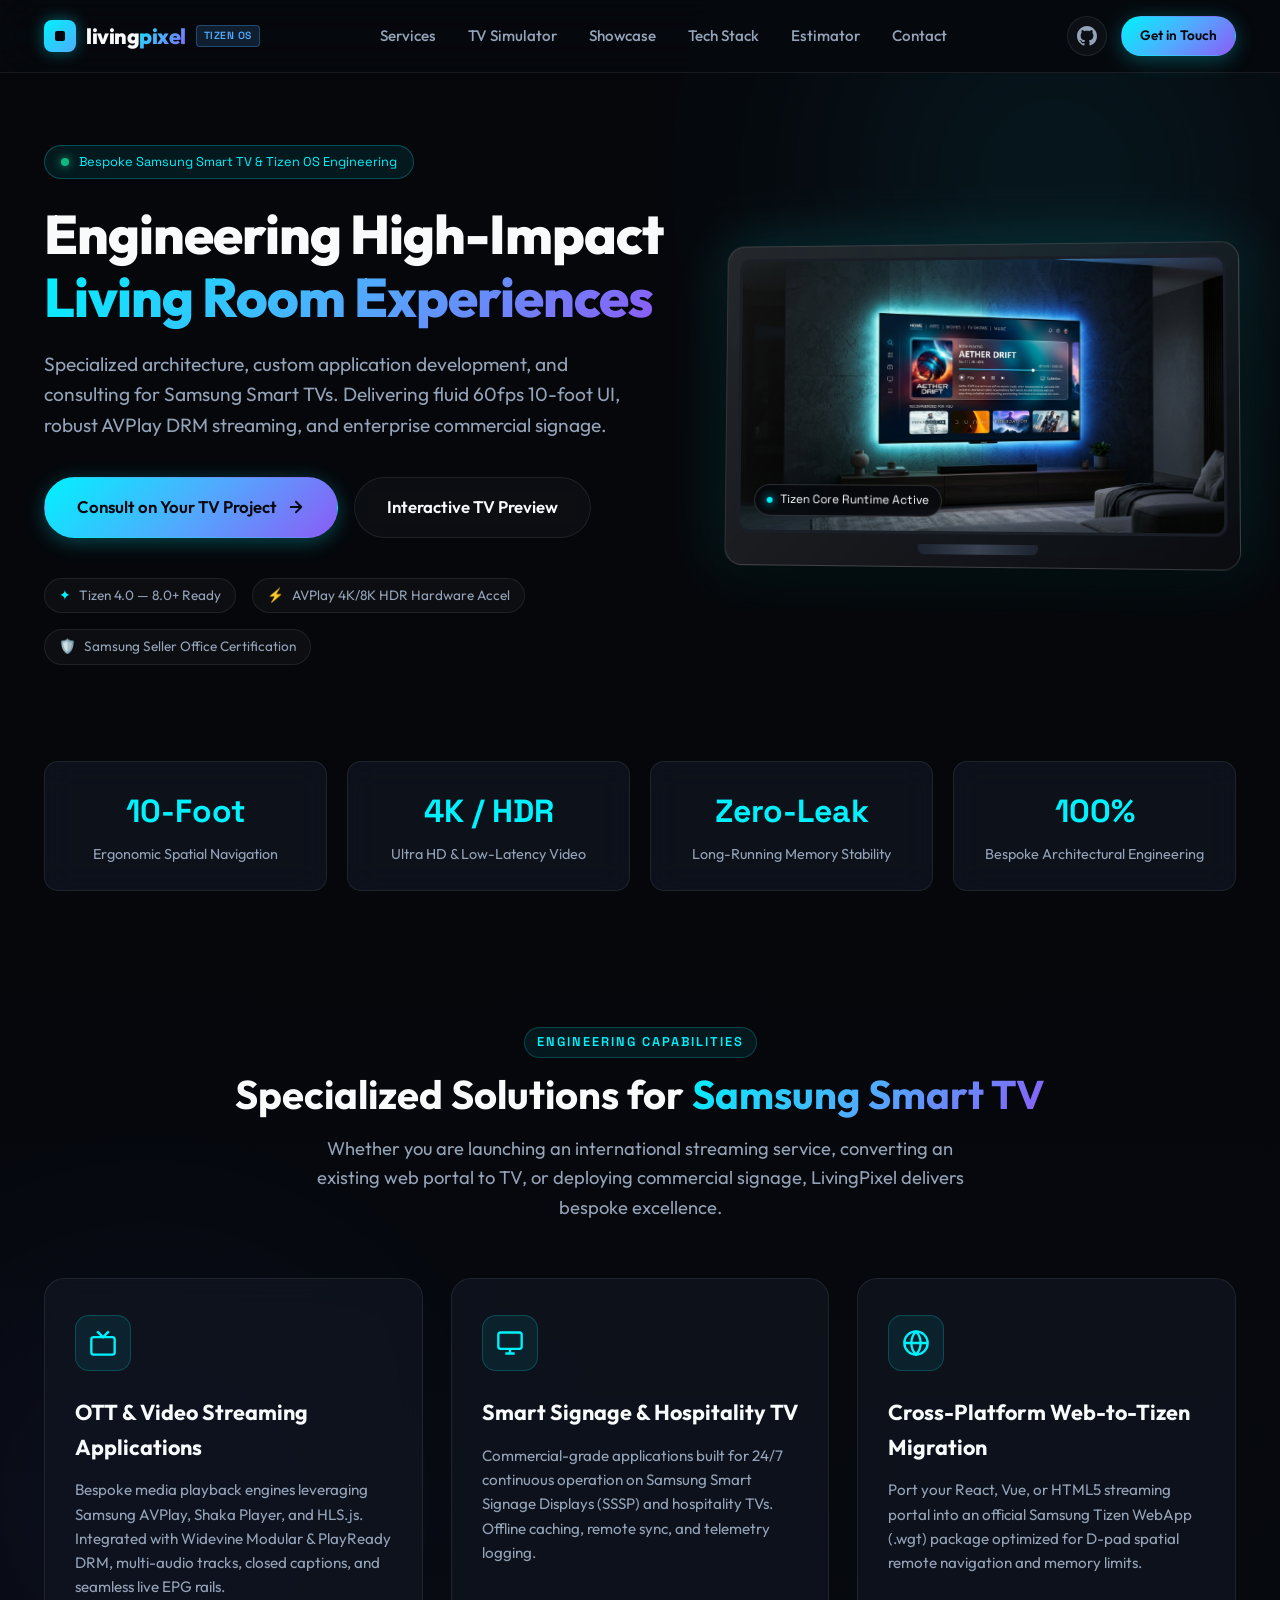
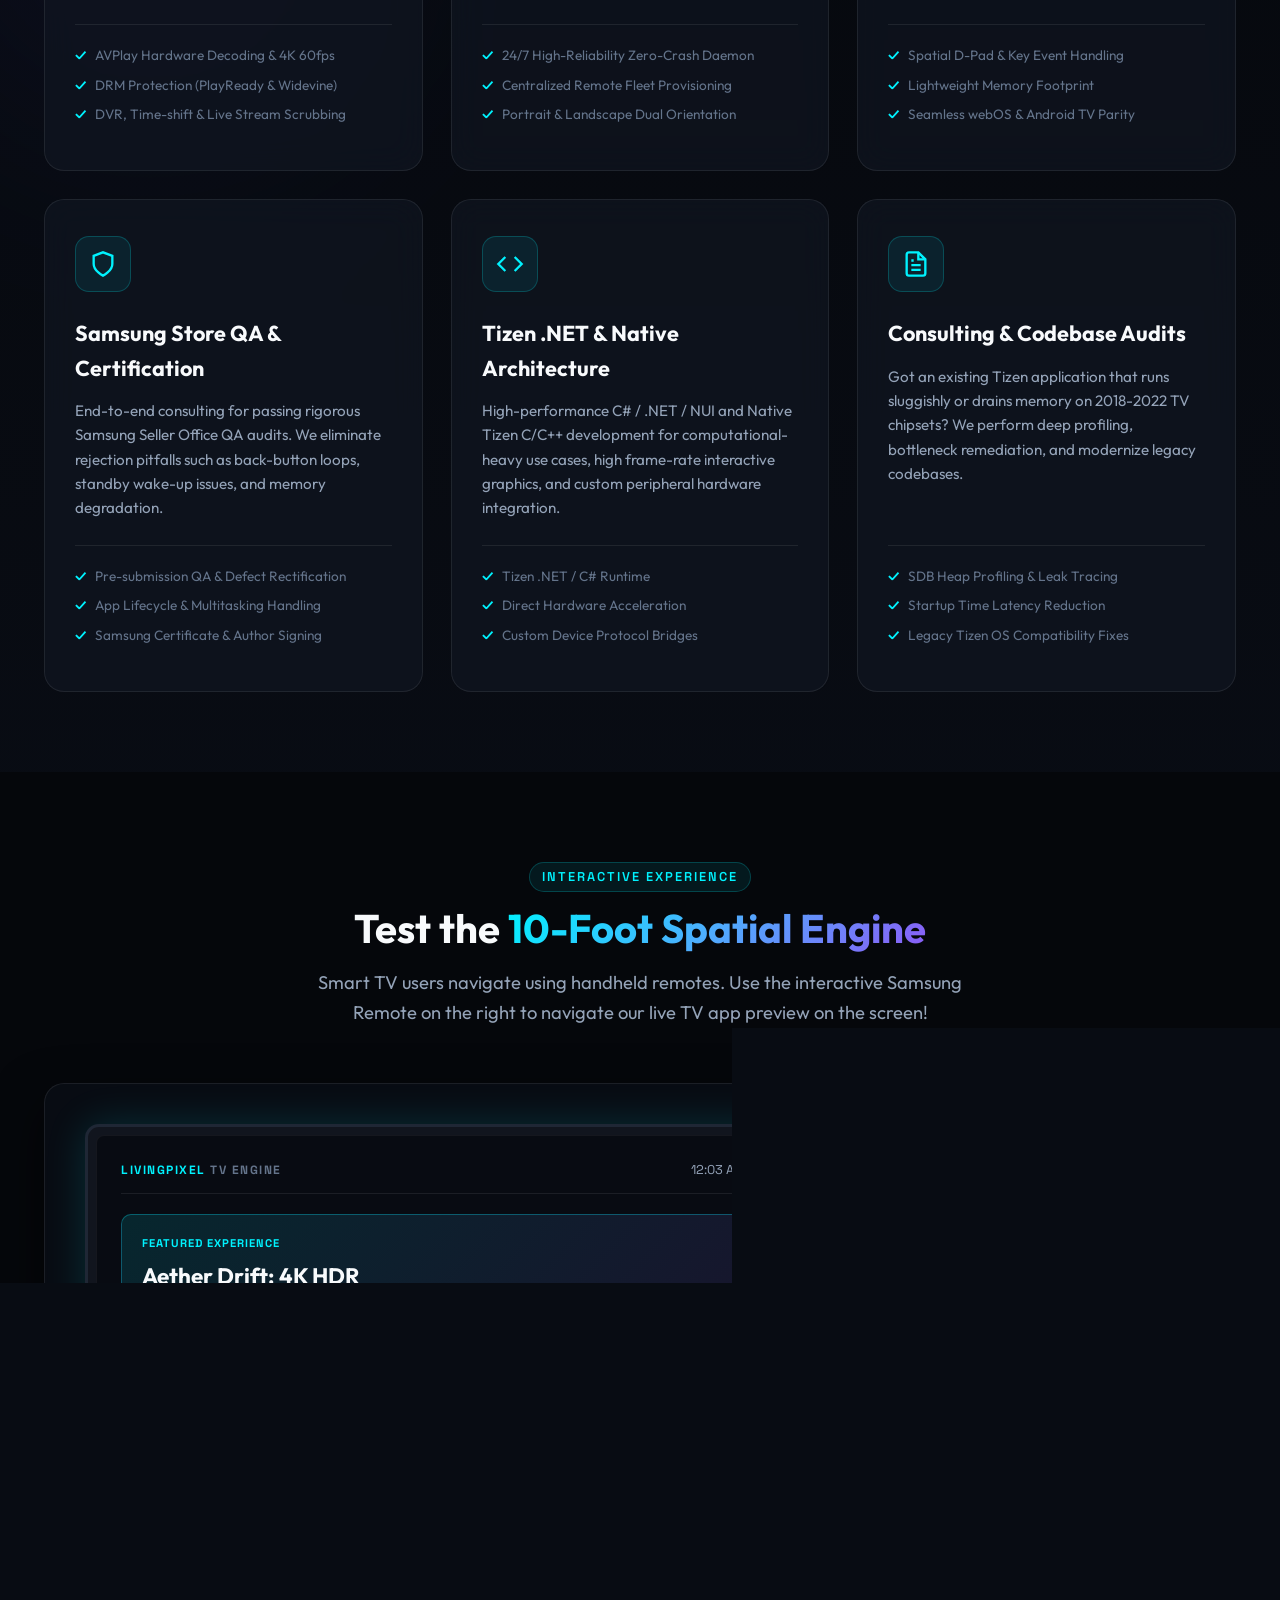
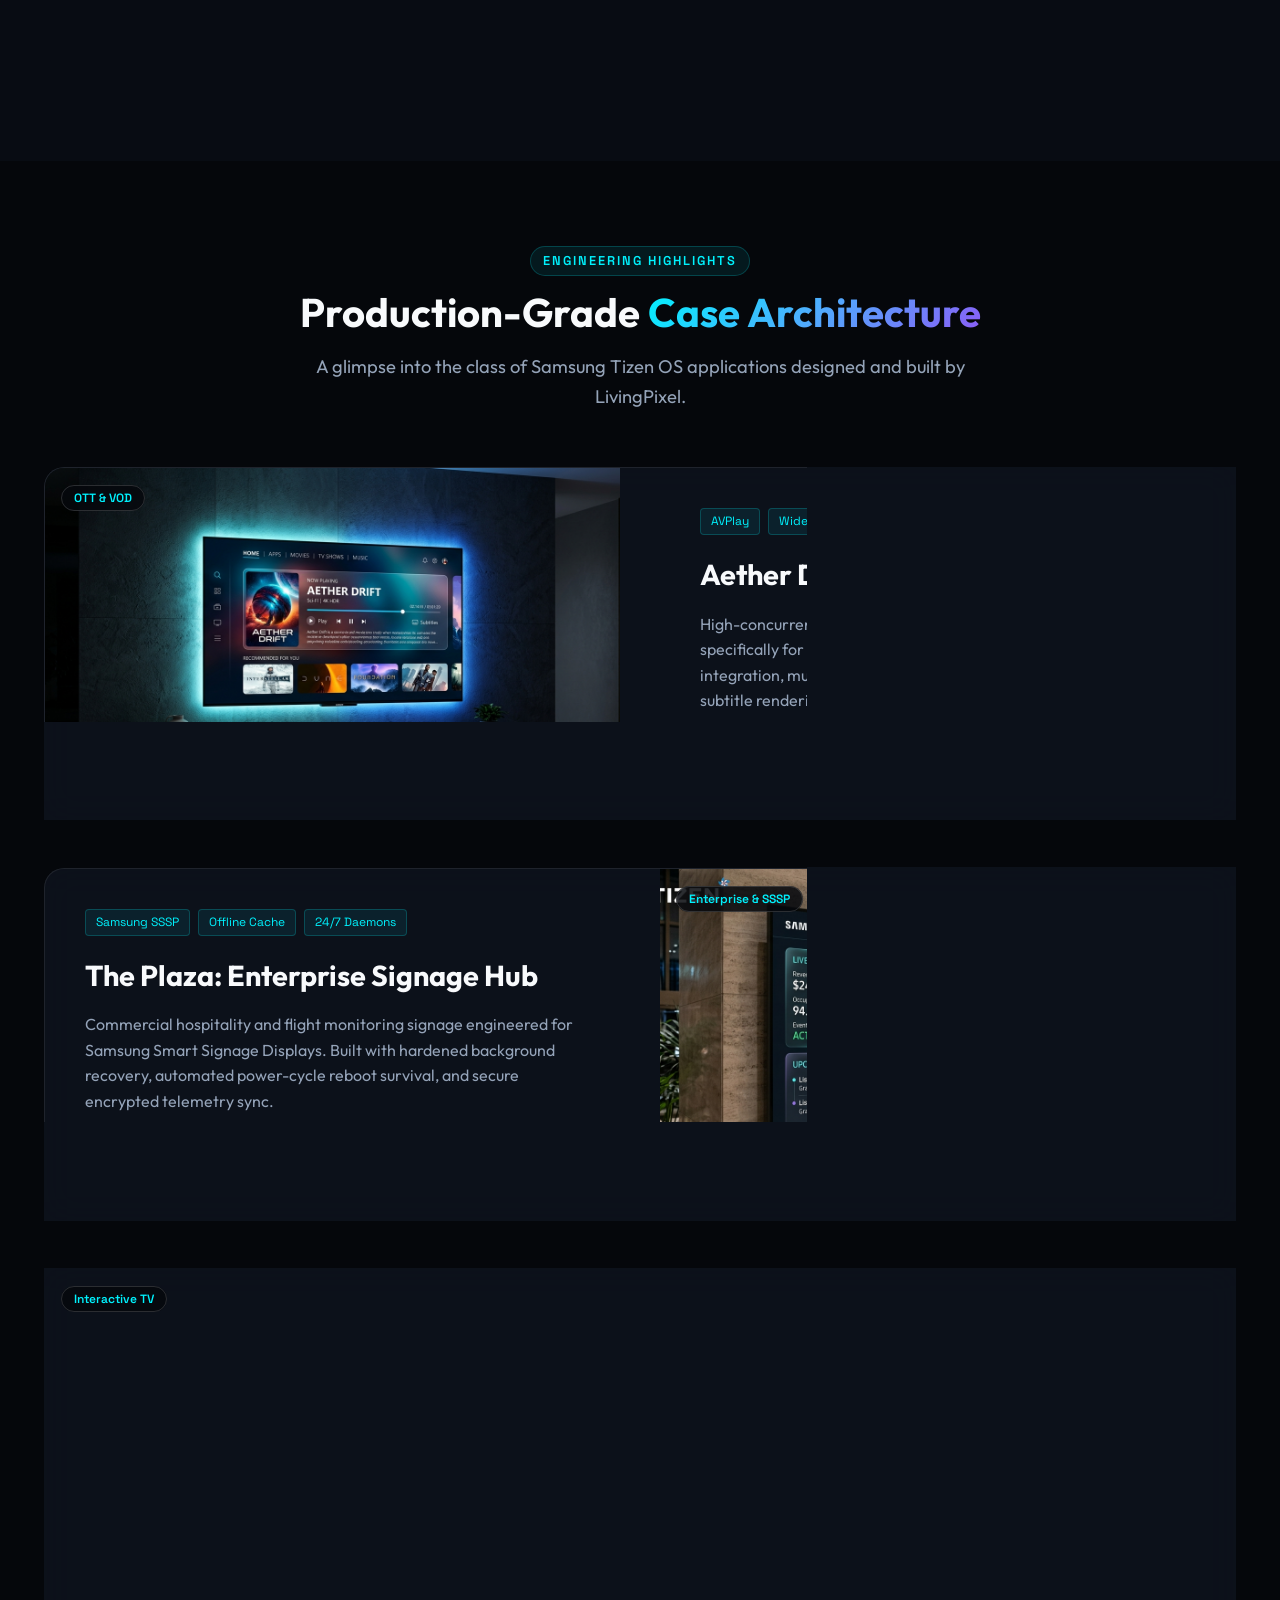
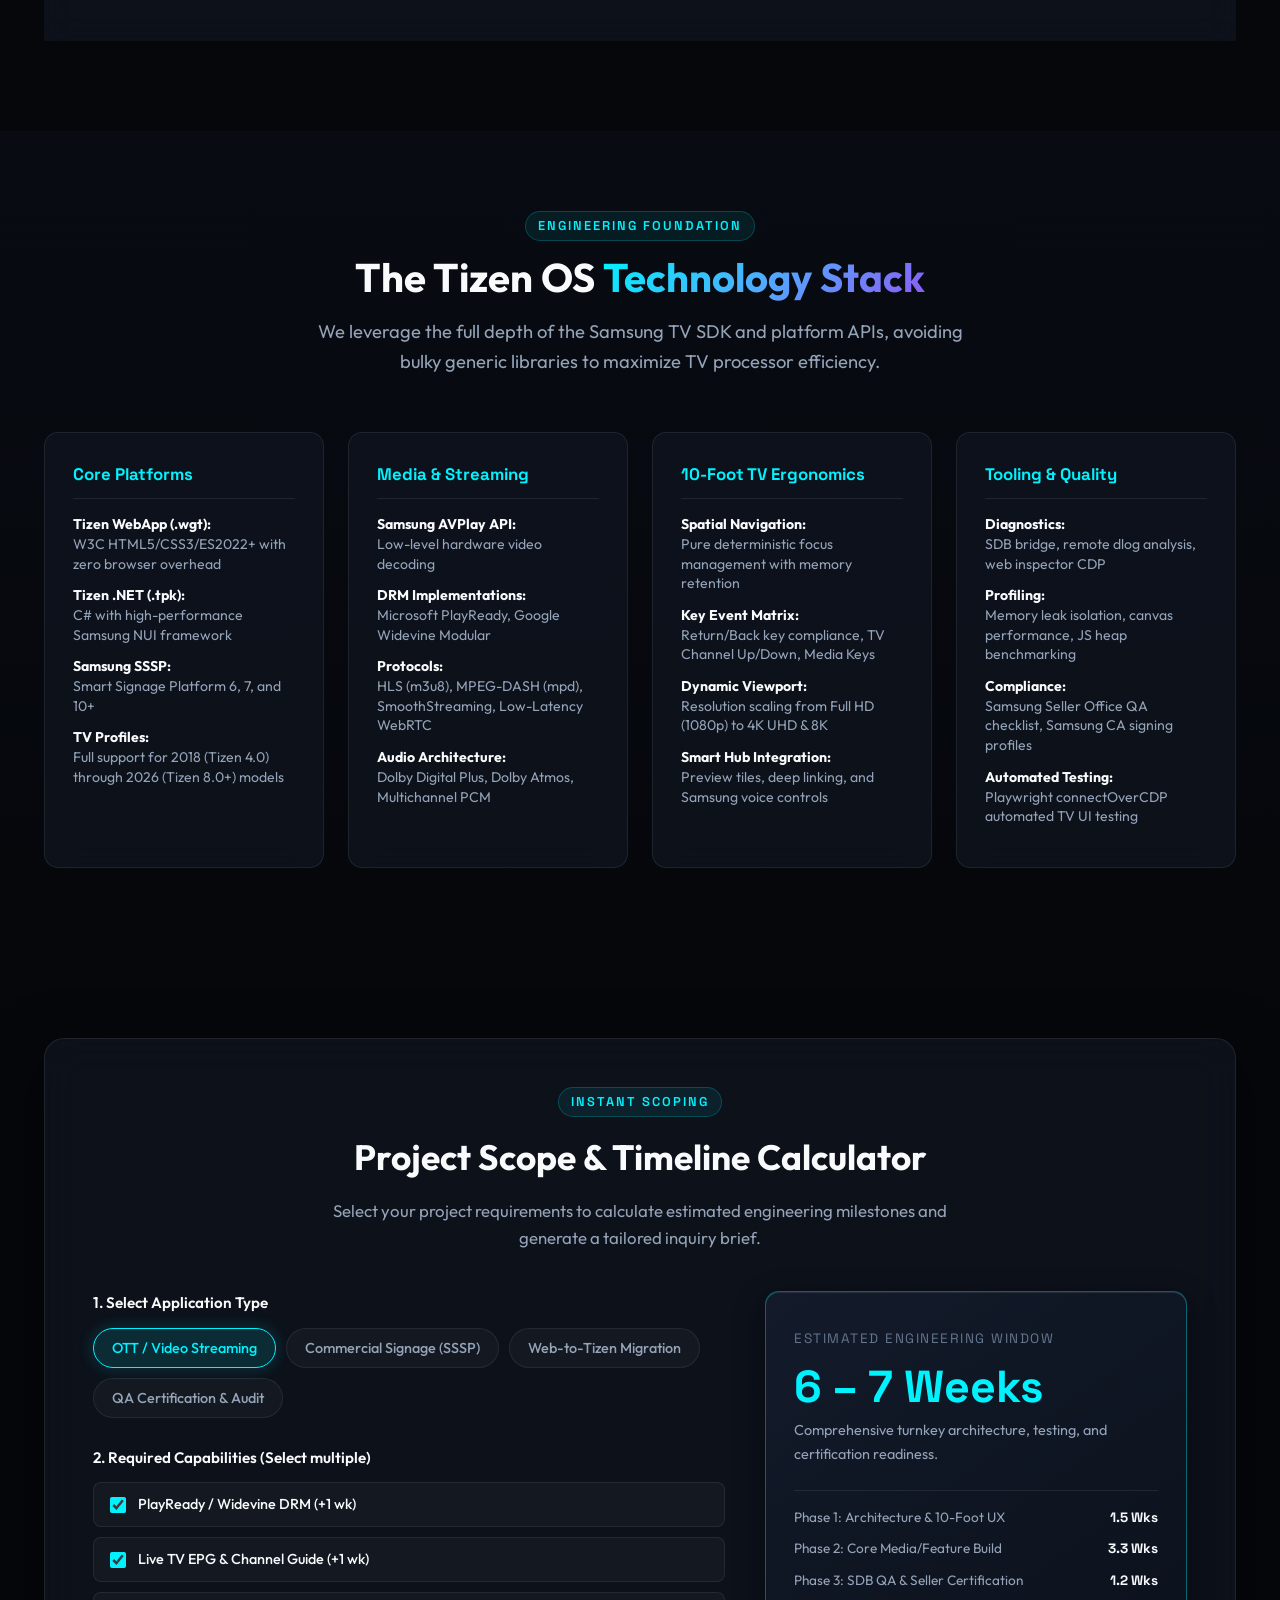
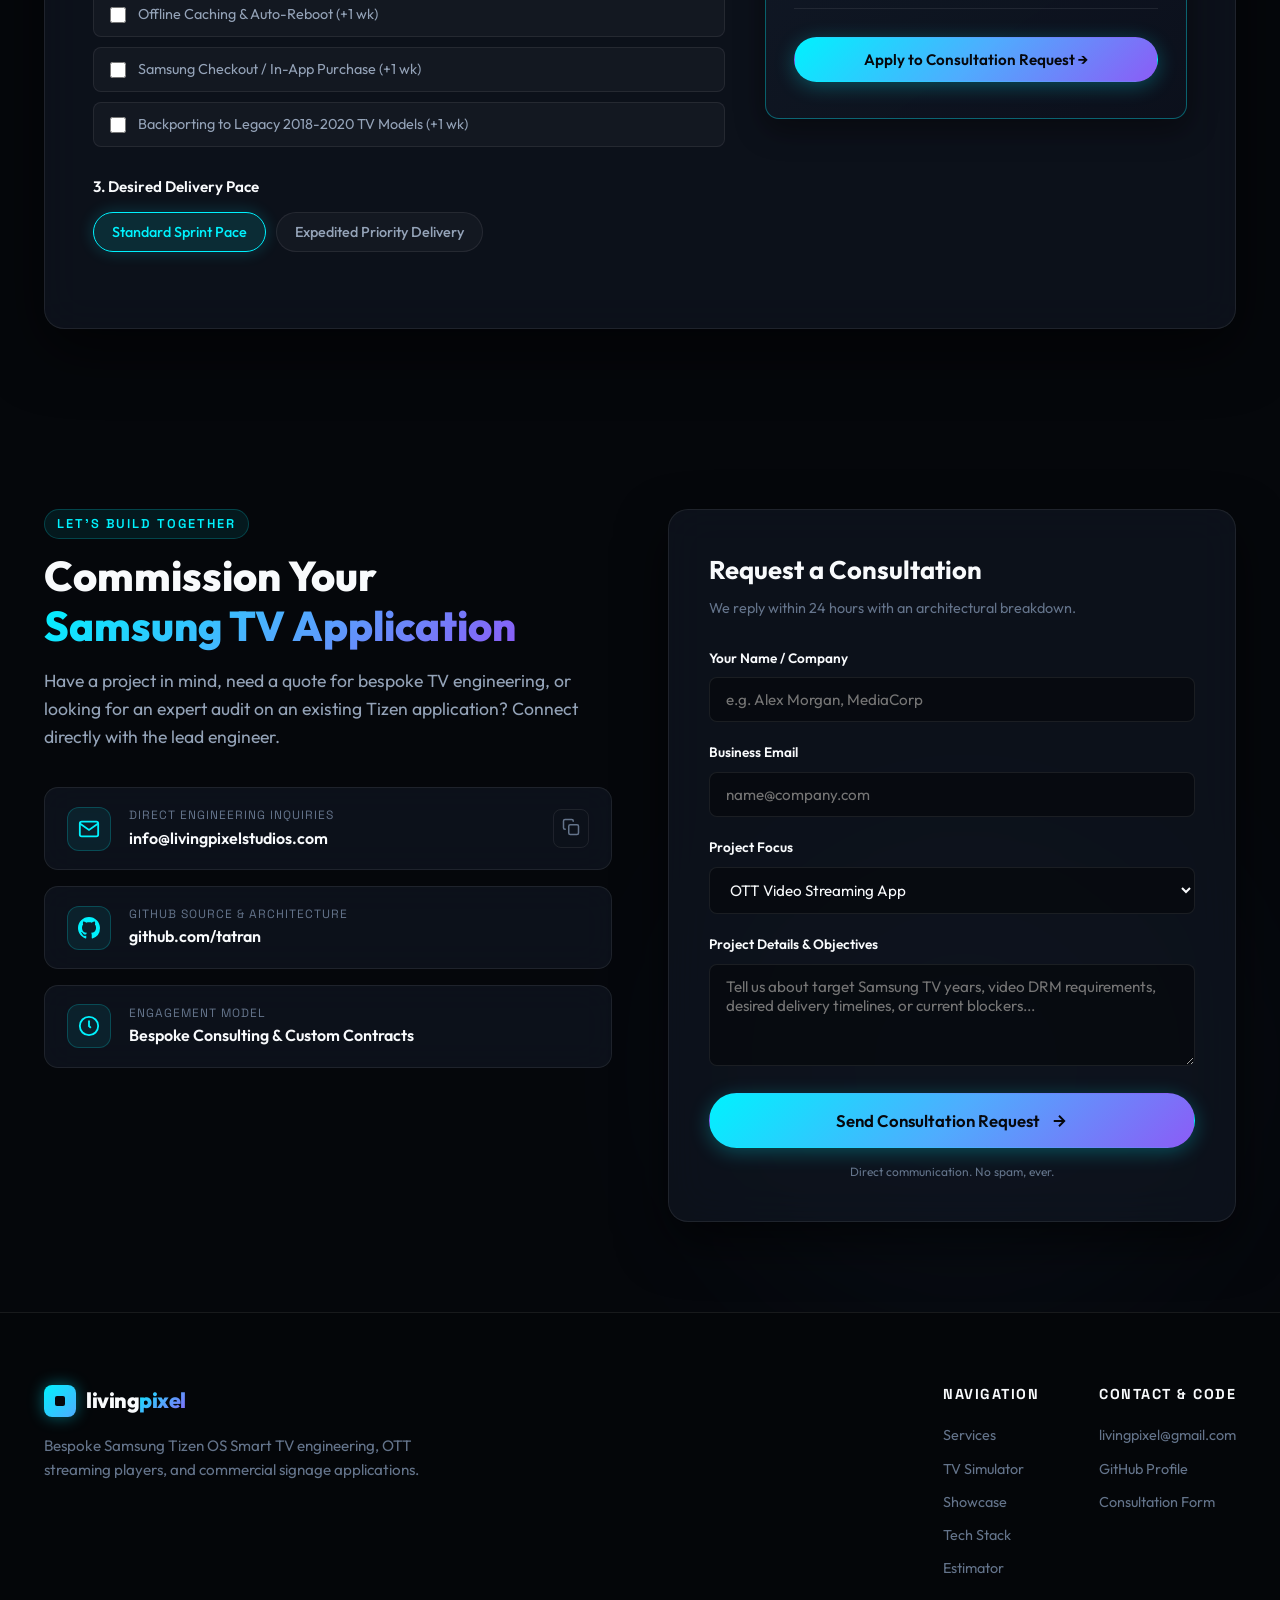
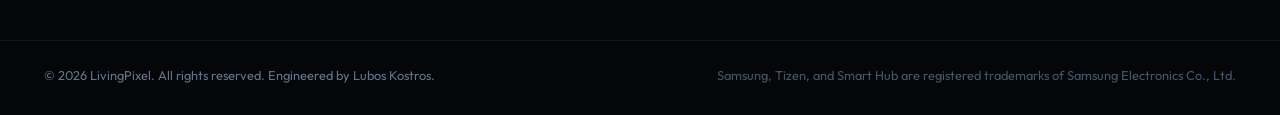
==== commit c7cea346: "Update index.html" ====
--- a/index.html
+++ b/index.html
@@ -709,7 +709,7 @@
               <div class="contact-details">
                 <span class="contact-label">Direct Engineering Inquiries</span>
                 <a href="mailto:tatran.eu@gmail.com" class="contact-value"
-                  id="emailLink">livingpixel@livingpixel.com</a>
+                  id="emailLink">info@livingpixelstudios.com</a>
               </div>
               <button class="btn-copy" id="copyEmailBtn" title="Copy Email to Clipboard" aria-label="Copy Email">
                 <svg width="18" height="18" viewBox="0 0 24 24" fill="none" stroke="currentColor" stroke-width="2">
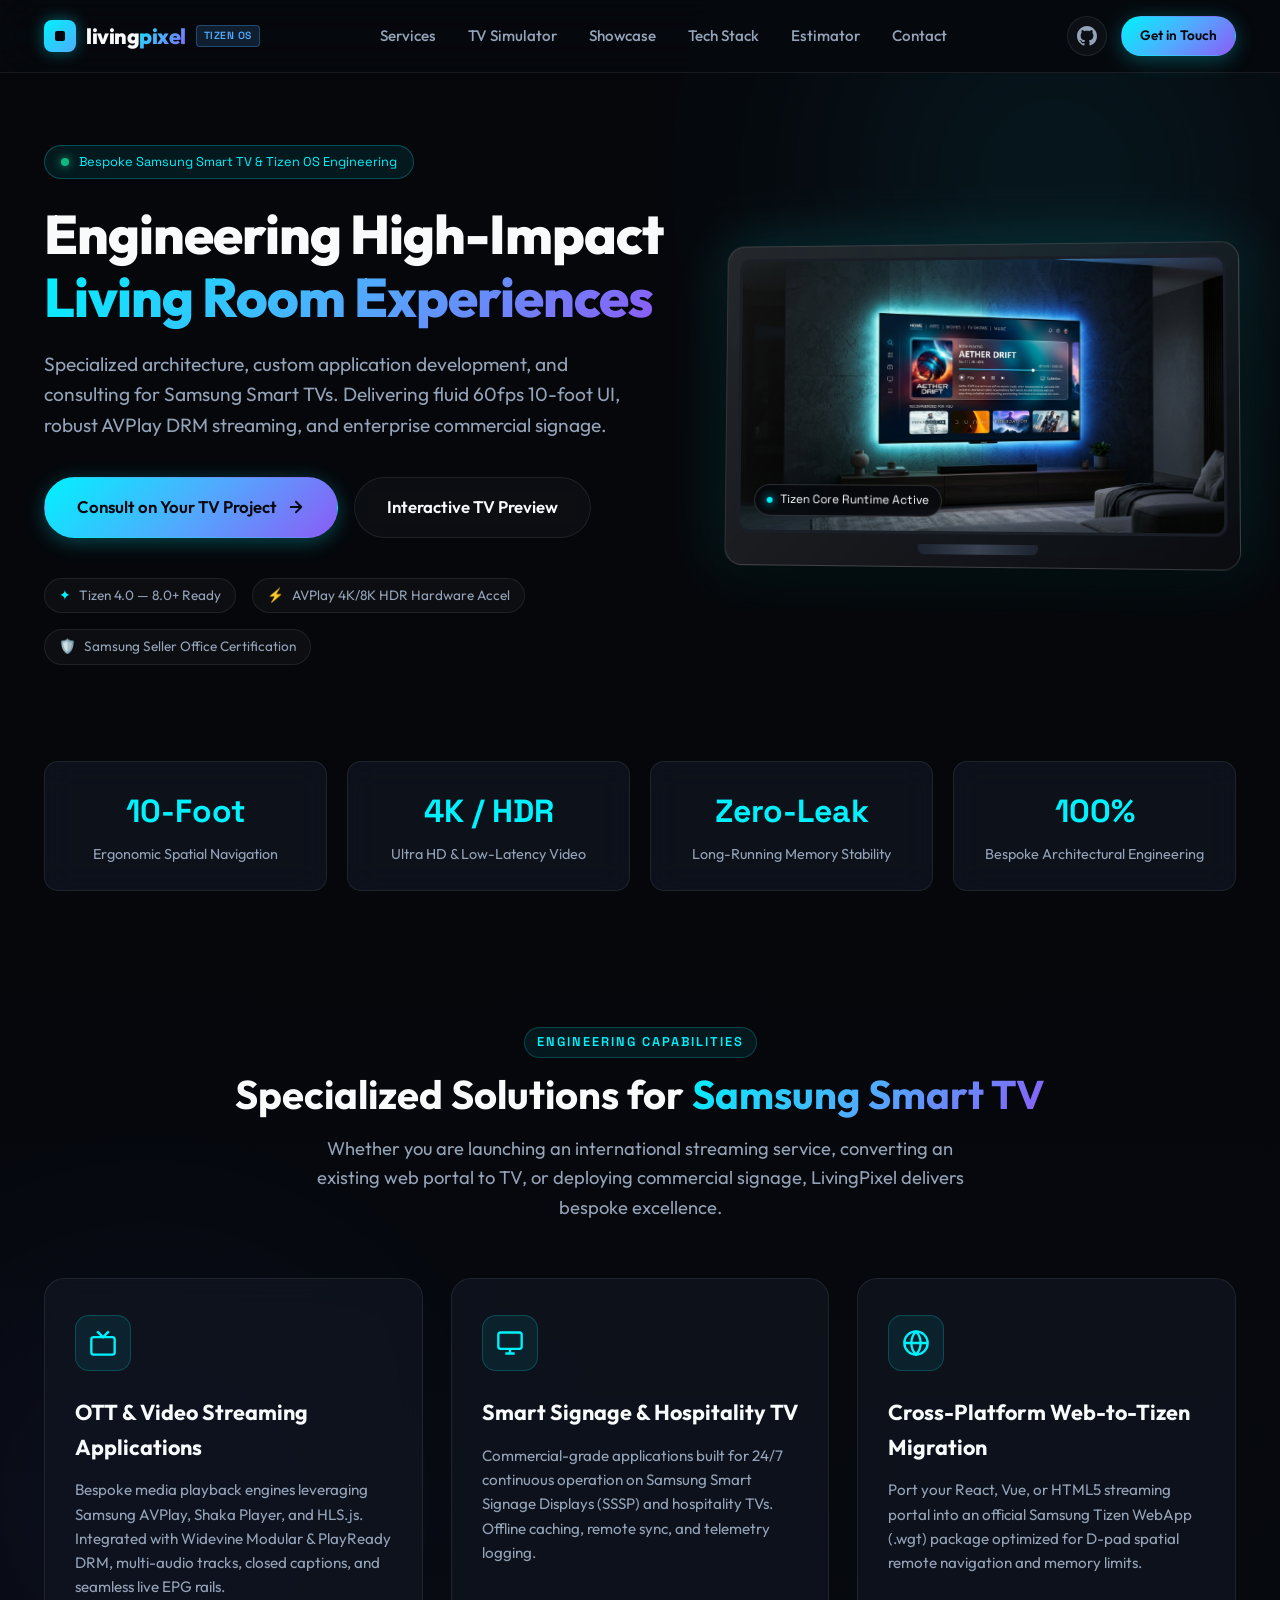
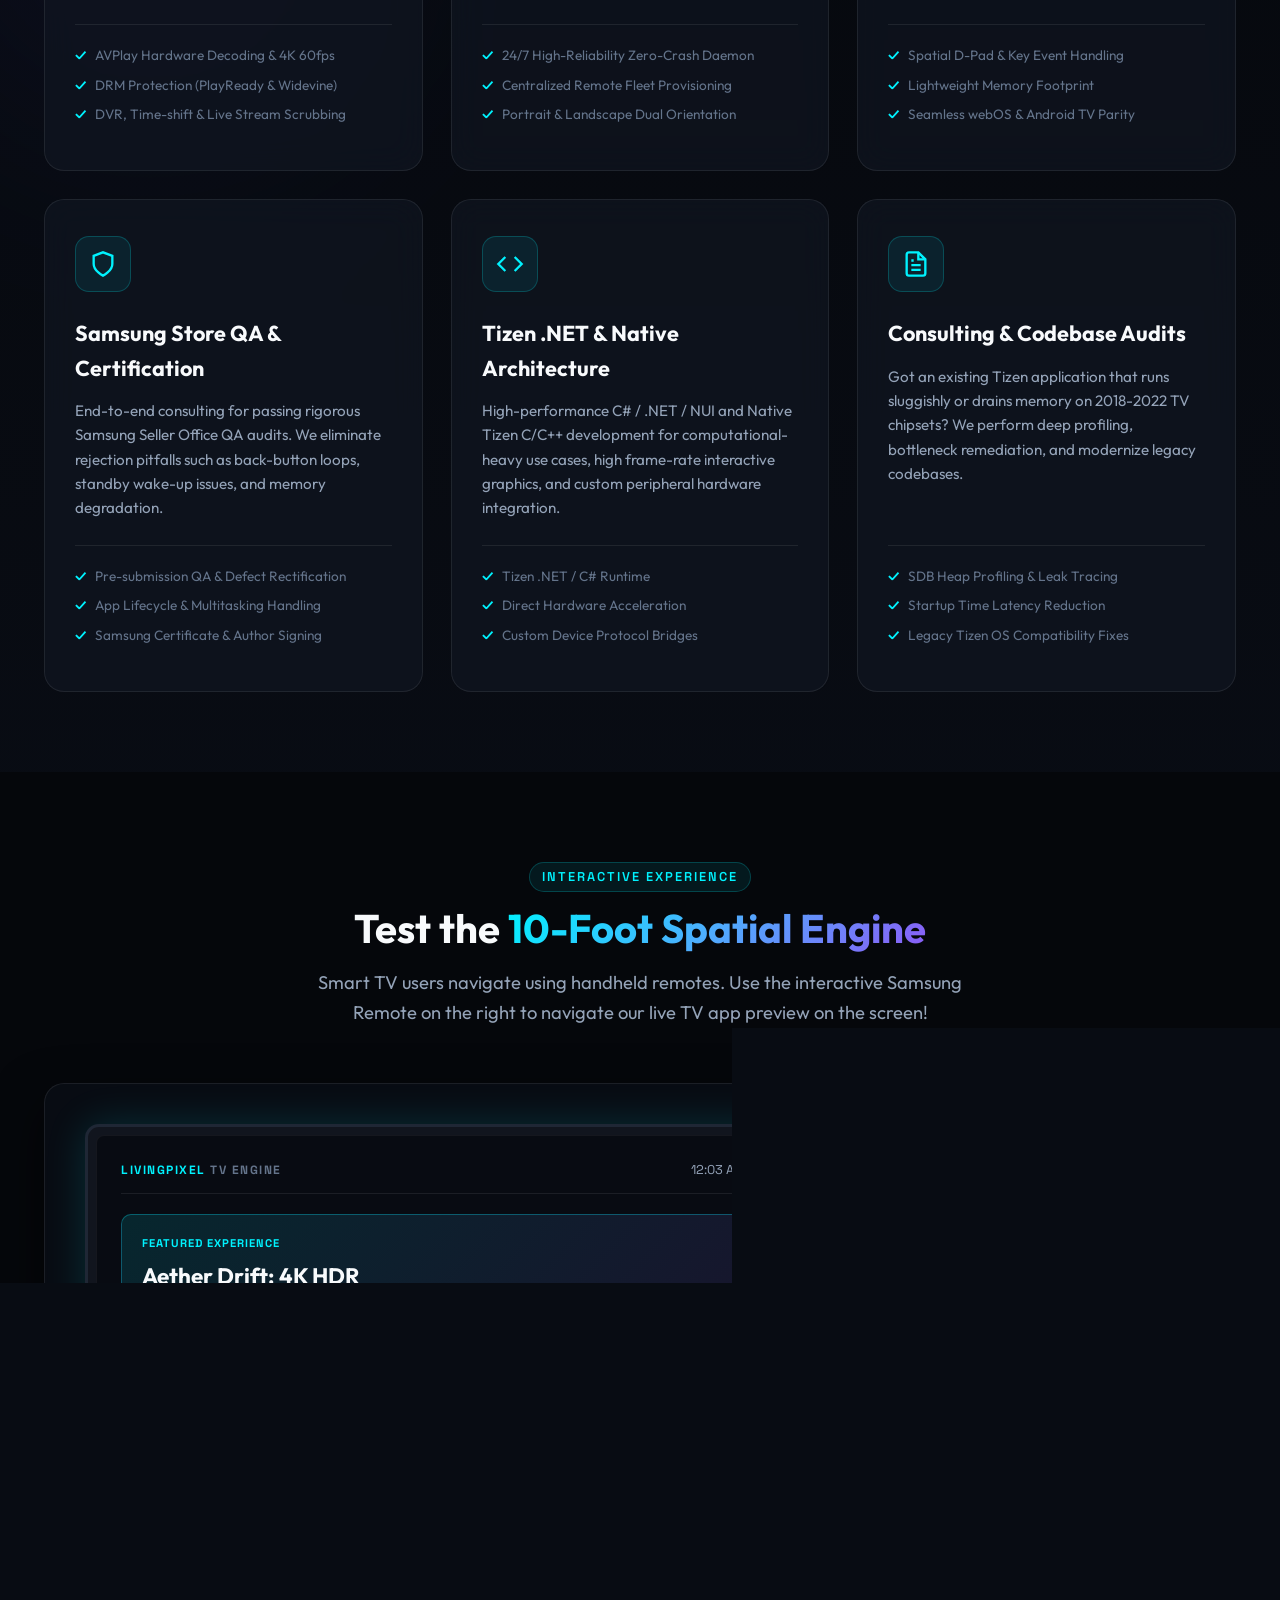
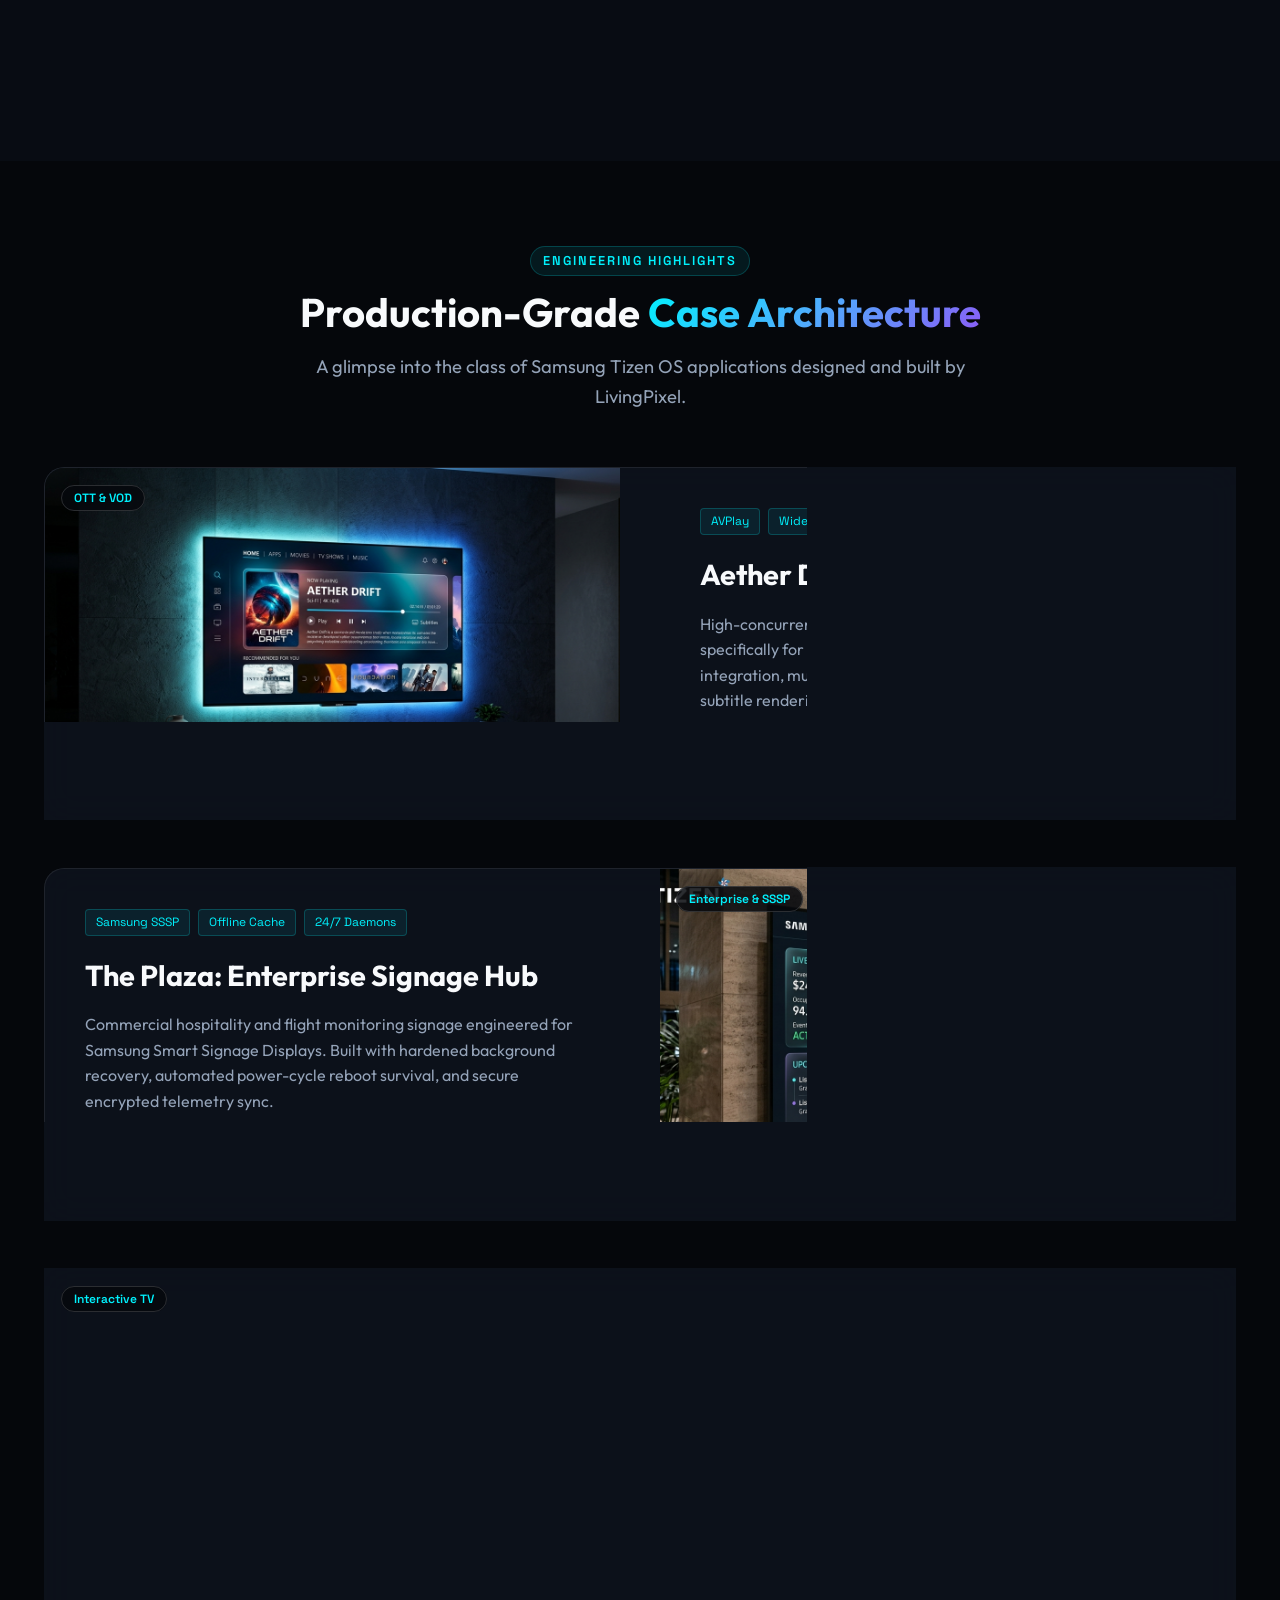
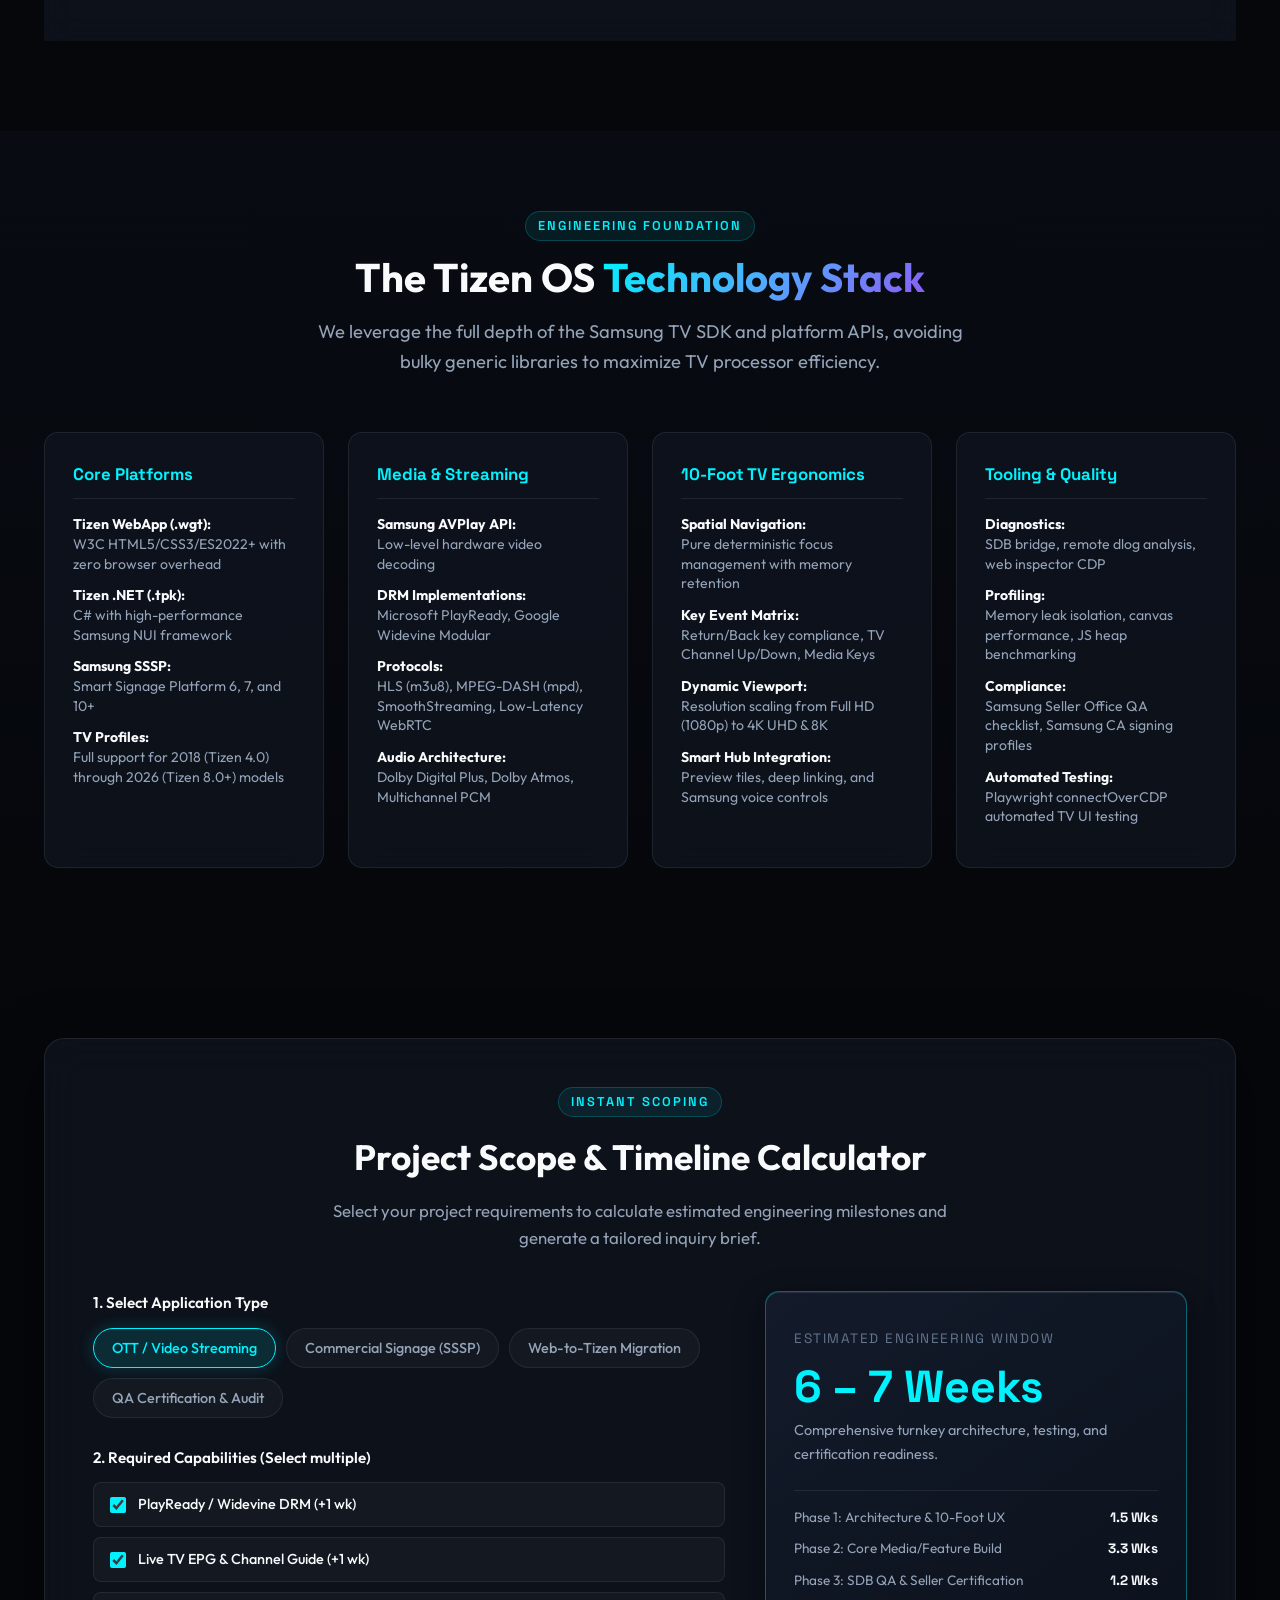
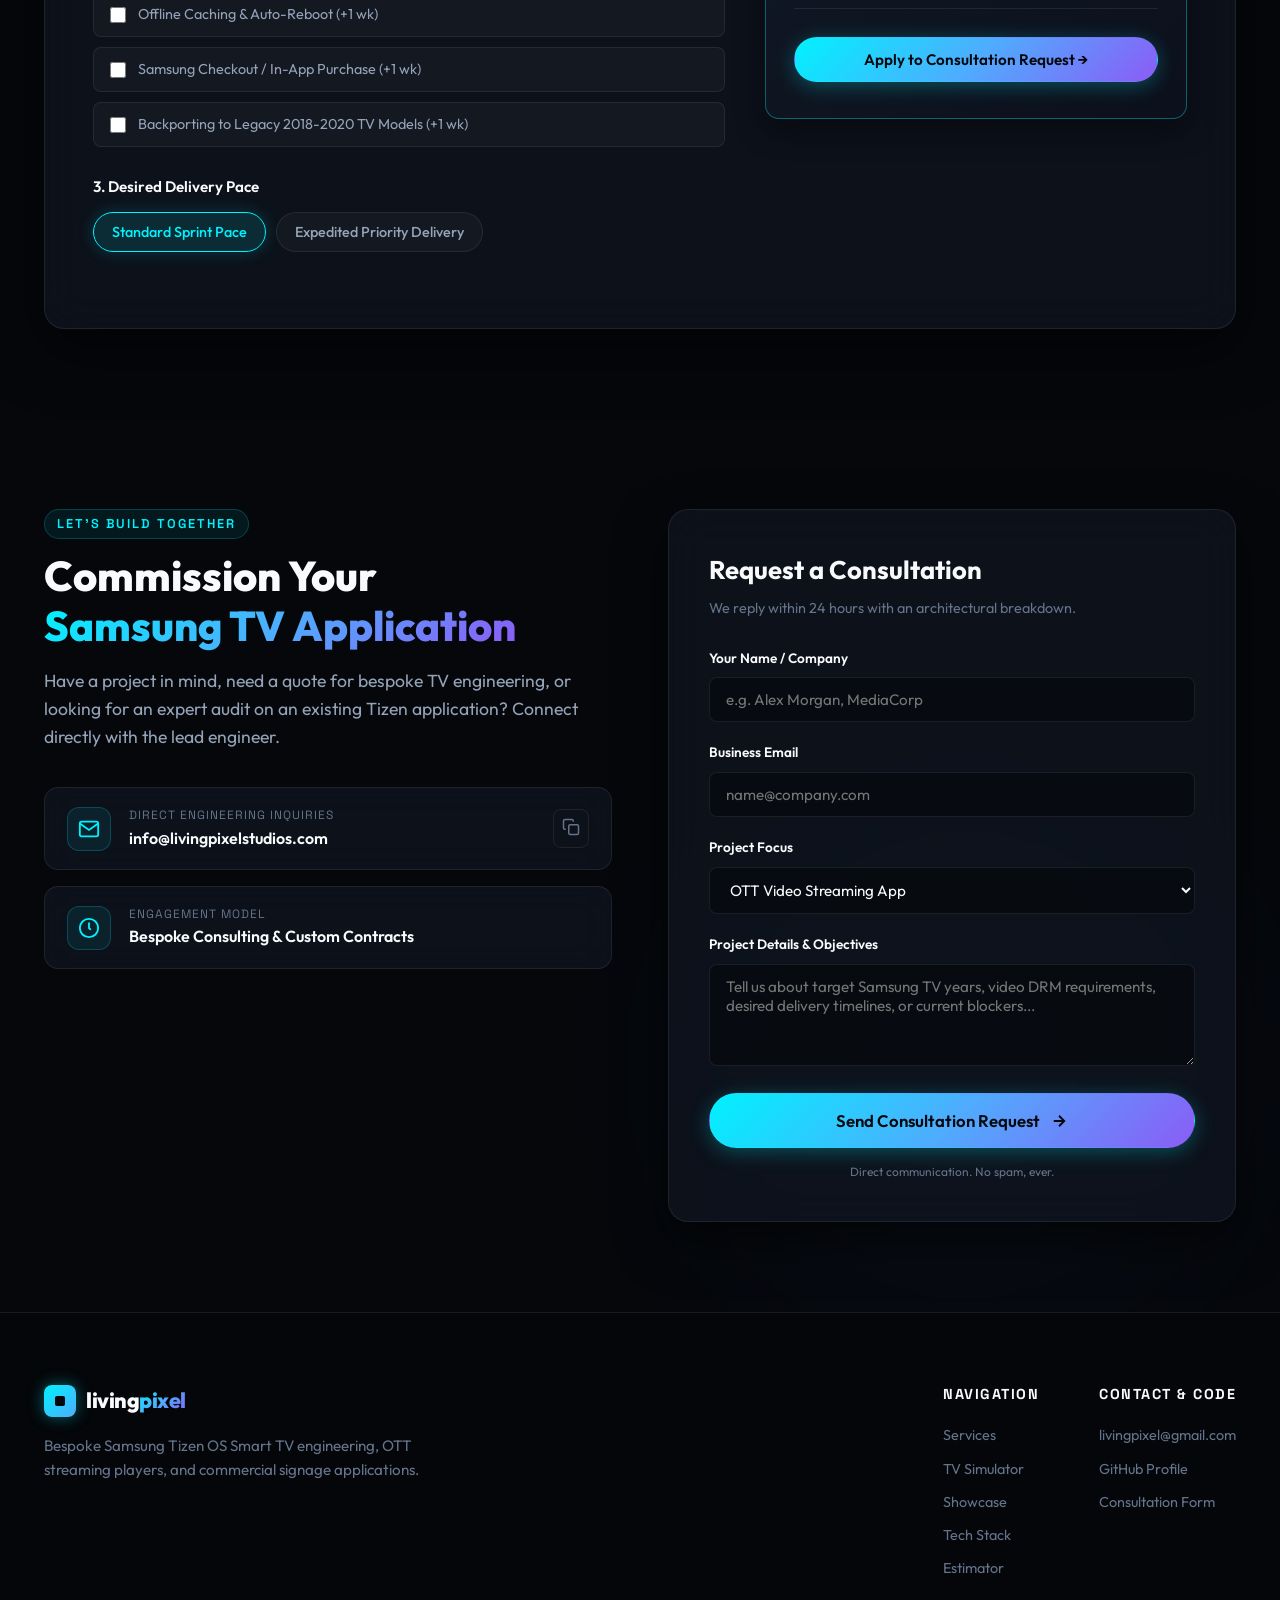
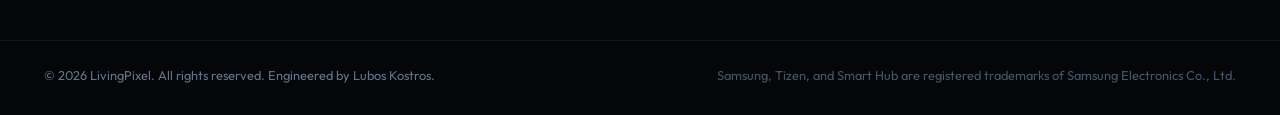
==== commit 18235d99: "Update index.html" ====
--- a/index.html
+++ b/index.html
@@ -719,20 +719,7 @@
               </button>
             </div>
 
-            <!-- GitHub Card -->
-            <div class="contact-item">
-              <div class="contact-icon">
-                <svg width="22" height="22" viewBox="0 0 24 24" fill="currentColor">
-                  <path
-                    d="M12 0C5.37 0 0 5.37 0 12c0 5.31 3.435 9.795 8.205 11.385.6.105.825-.255.825-.57 0-.285-.015-1.23-.015-2.235-3.015.555-3.795-.735-4.035-1.41-.135-.345-.72-1.41-1.23-1.695-.42-.225-1.02-.78-.015-.795.945-.015 1.62.87 1.845 1.23 1.08 1.815 2.805 1.305 3.495.99.105-.78.42-1.305.765-1.605-2.67-.3-5.46-1.335-5.46-5.925 0-1.305.465-2.385 1.23-3.225-.12-.3-.54-1.53.12-3.18 0 0 1.005-.315 3.3 1.23.96-.27 1.98-.405 3-.405s2.04.135 3 .405c2.295-1.56 3.3-1.23 3.3-1.23.66 1.65.24 2.88.12 3.18.765.84 1.23 1.905 1.23 3.225 0 4.605-2.805 5.625-5.475 5.925.435.375.81 1.095.81 2.22 0 1.605-.015 2.895-.015 3.3 0 .315.225.69.825.57A12.02 12.02 0 0024 12c0-6.63-5.37-12-12-12z" />
-                </svg>
-              </div>
-              <div class="contact-details">
-                <span class="contact-label">GitHub Source &amp; Architecture</span>
-                <a href="https://github.com/tatran" target="_blank" rel="noopener noreferrer"
-                  class="contact-value">github.com/tatran</a>
-              </div>
-            </div>
+            
 
             <!-- Focus Card -->
             <div class="contact-item">
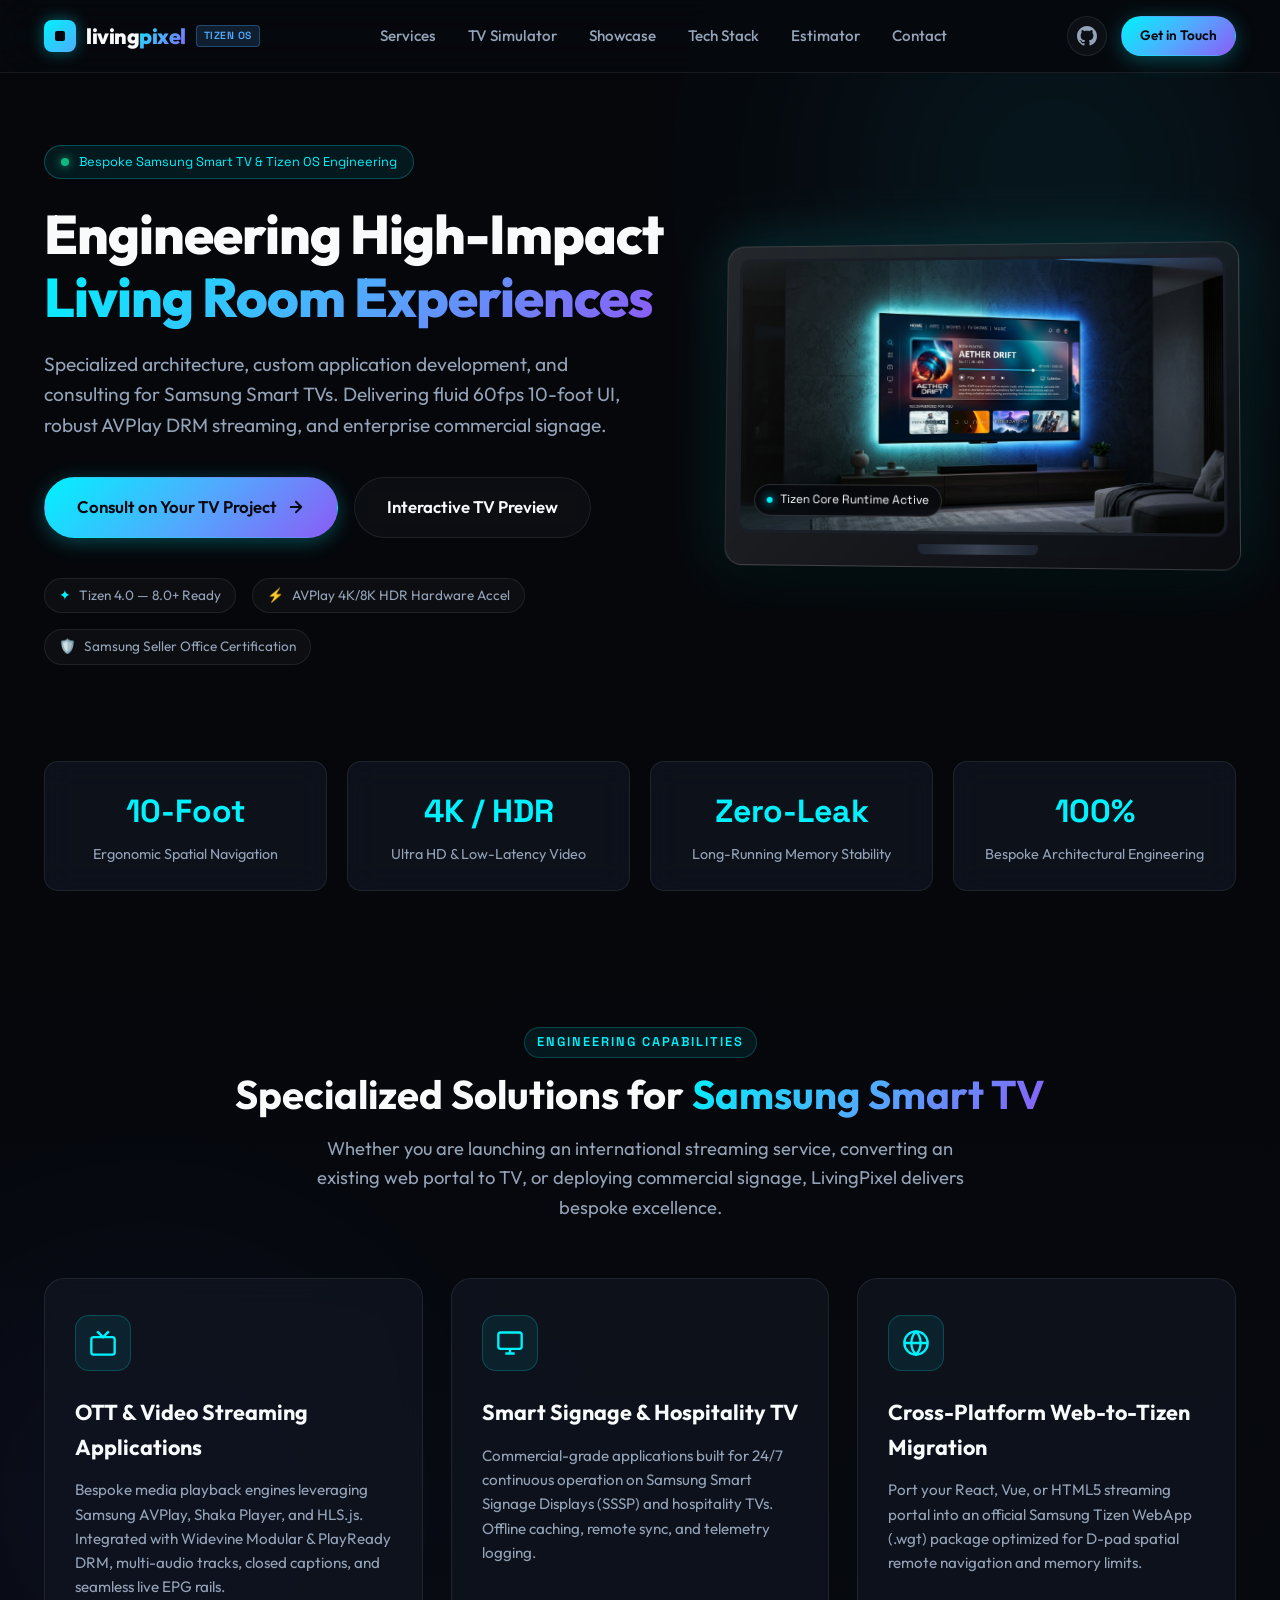
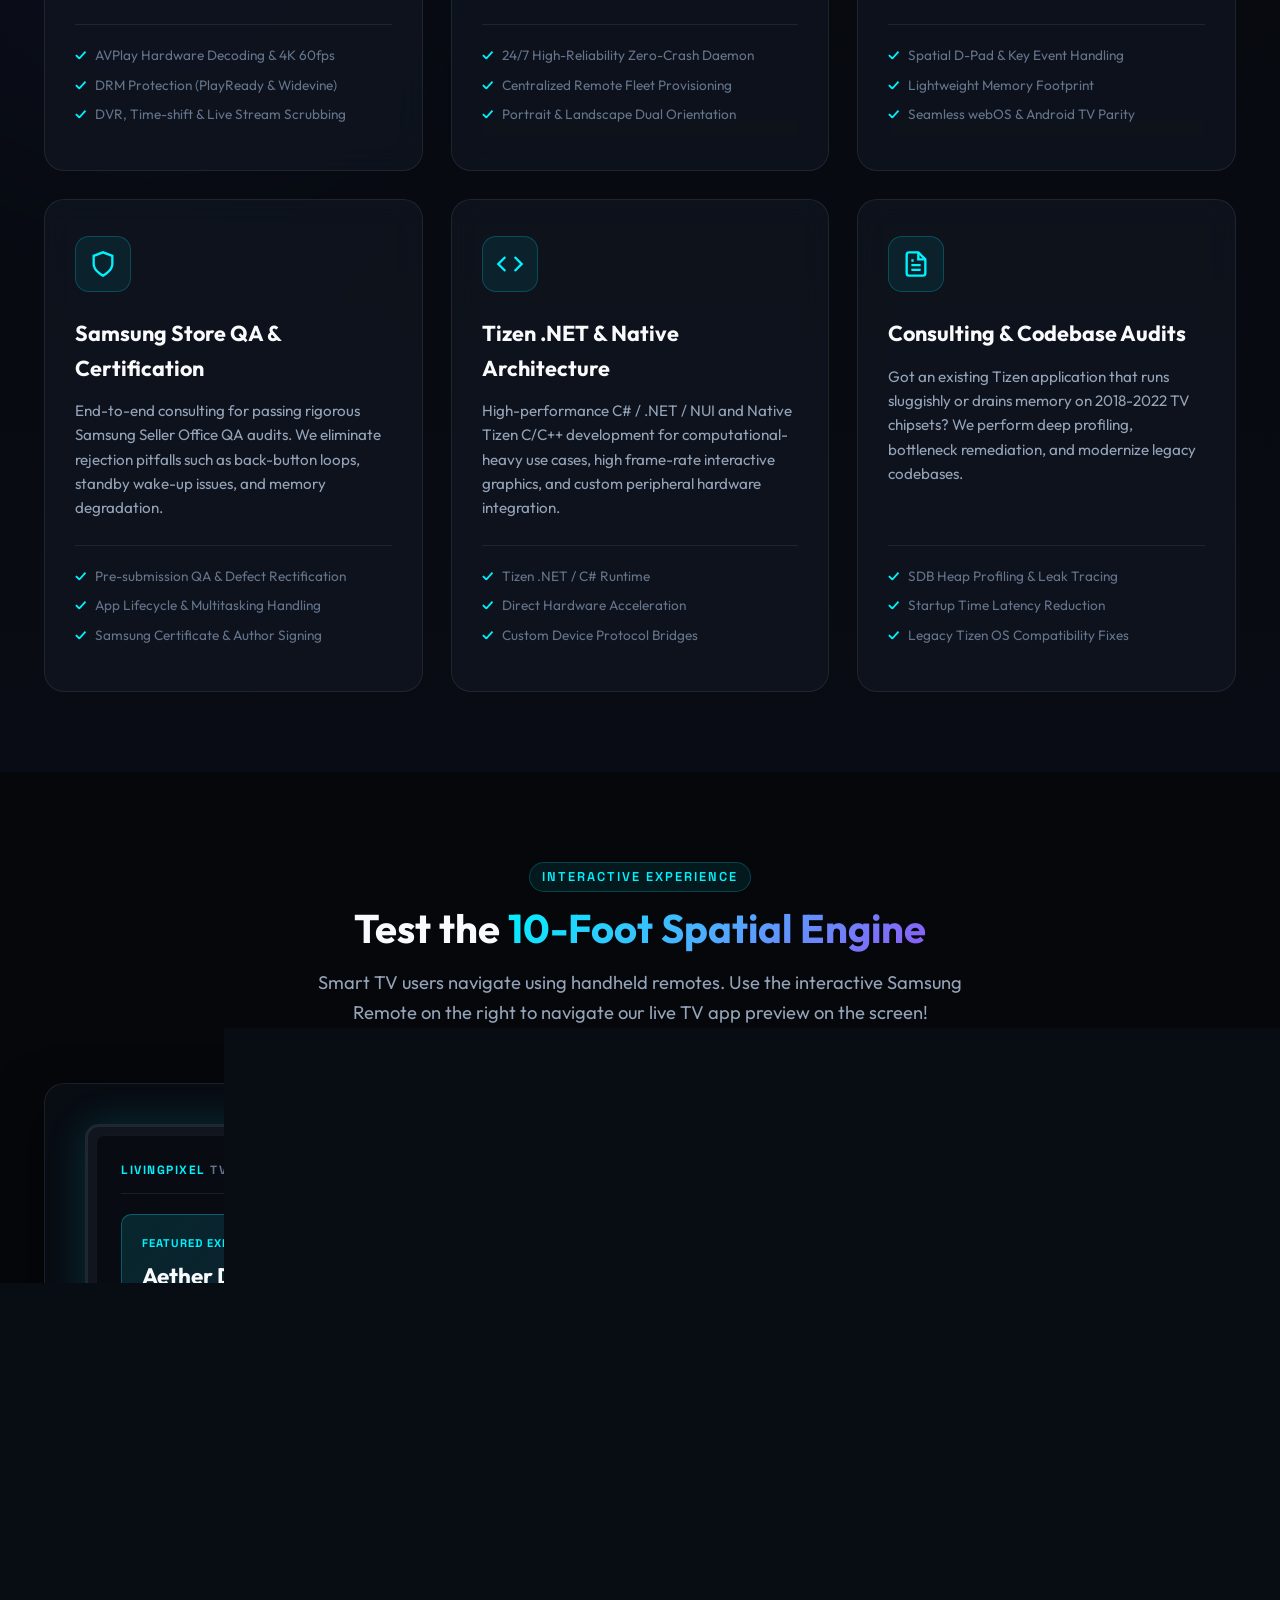
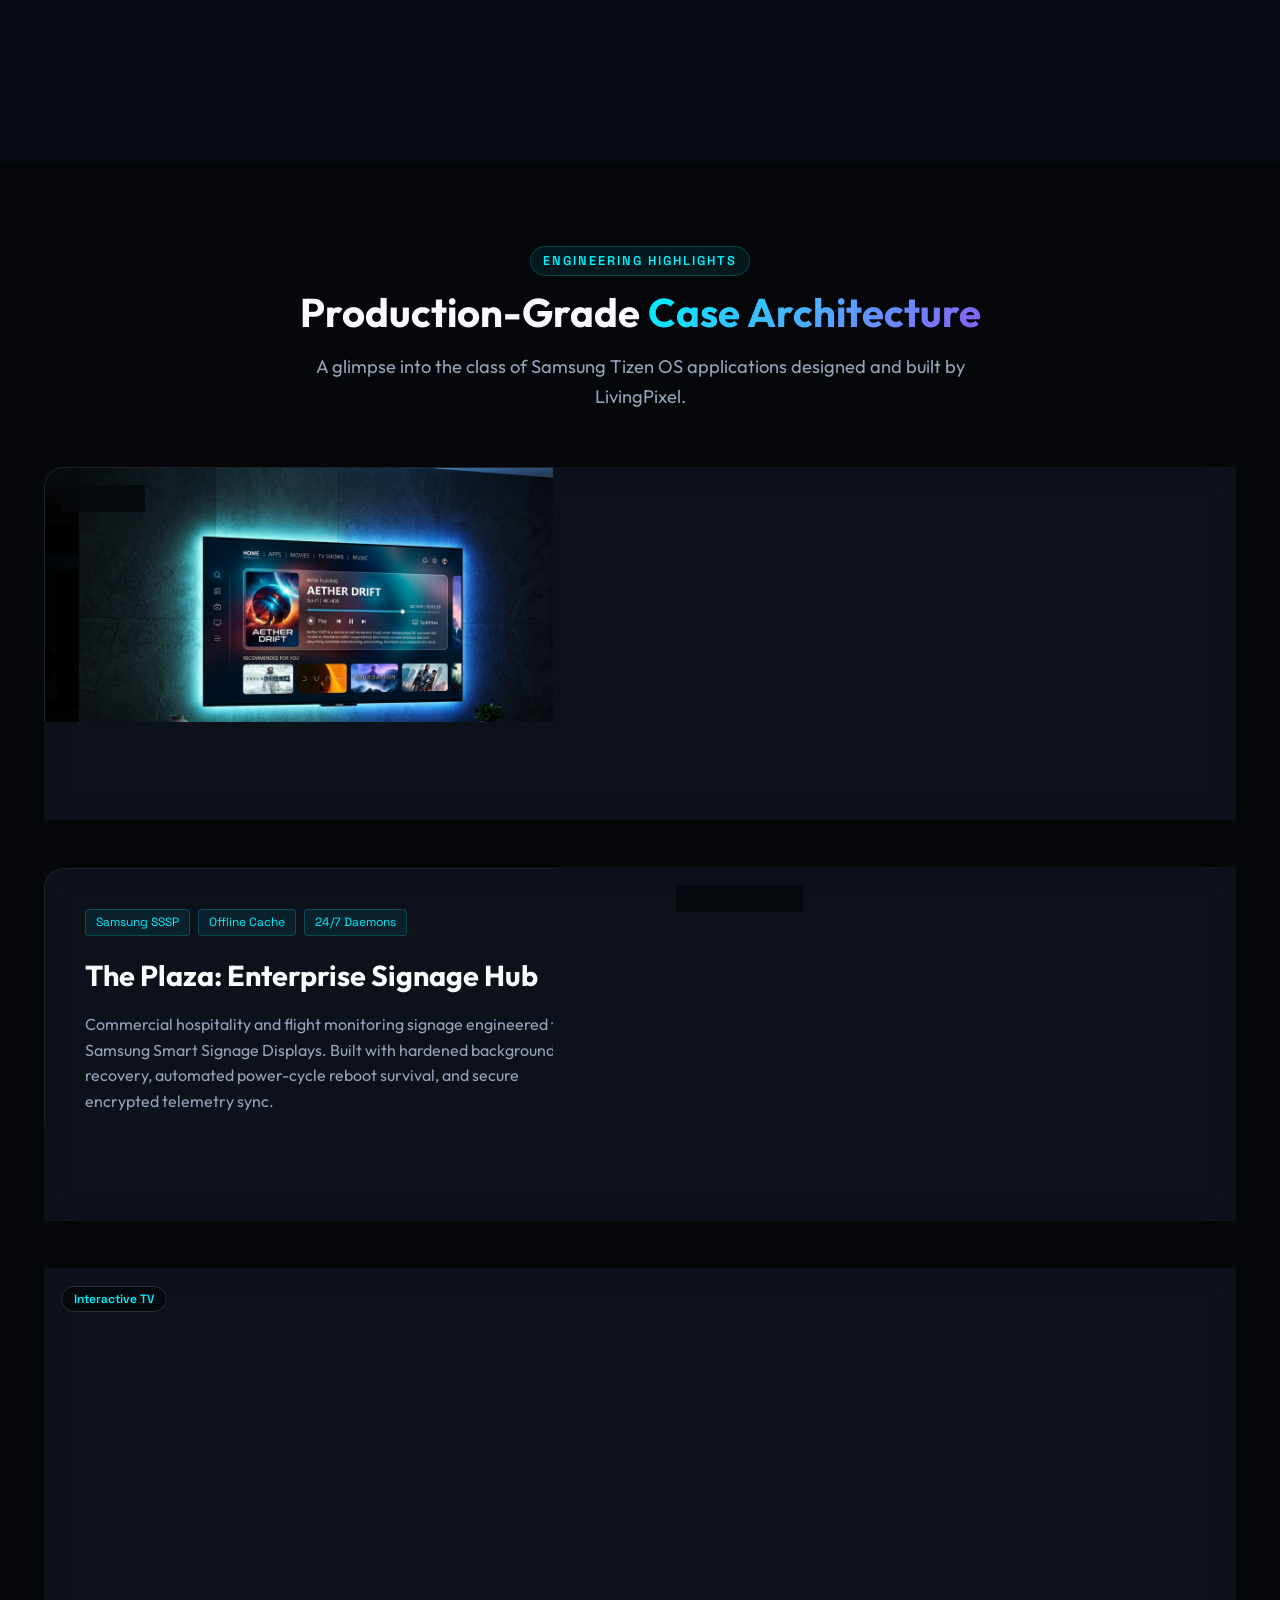
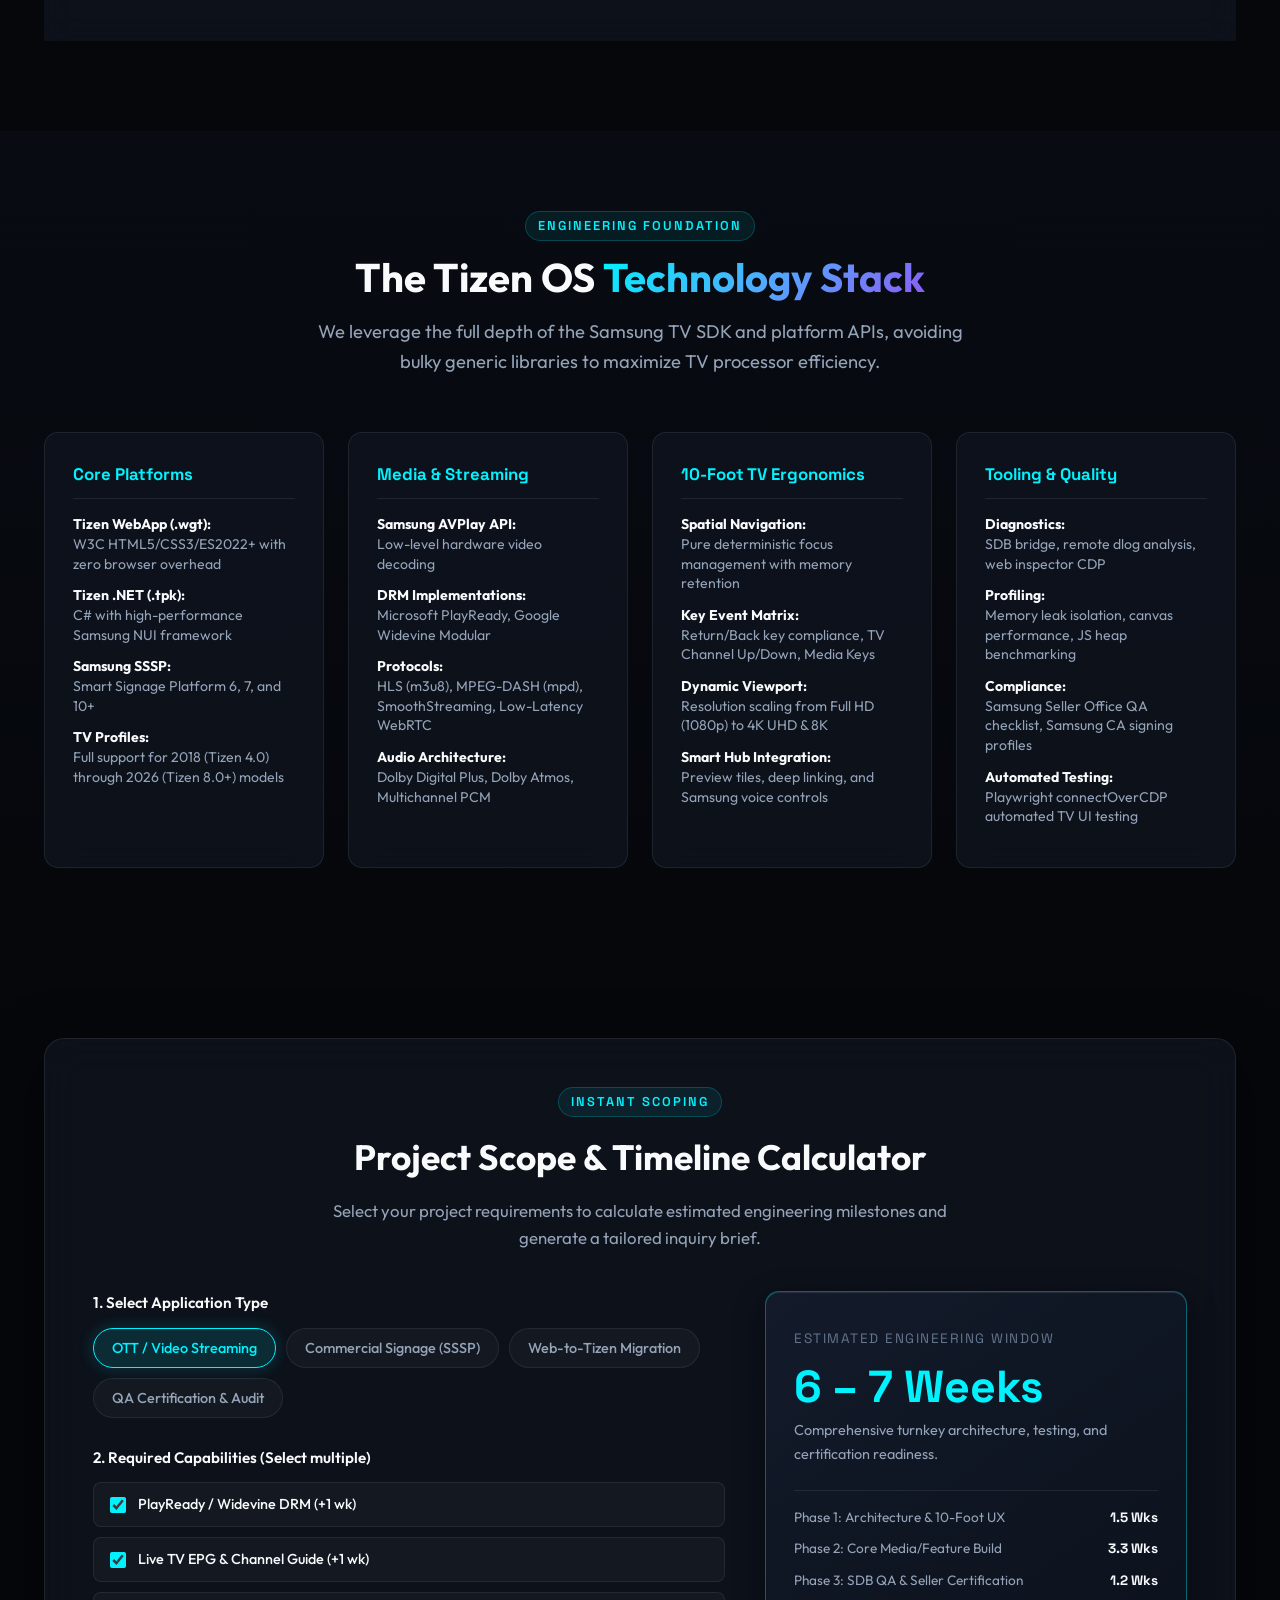
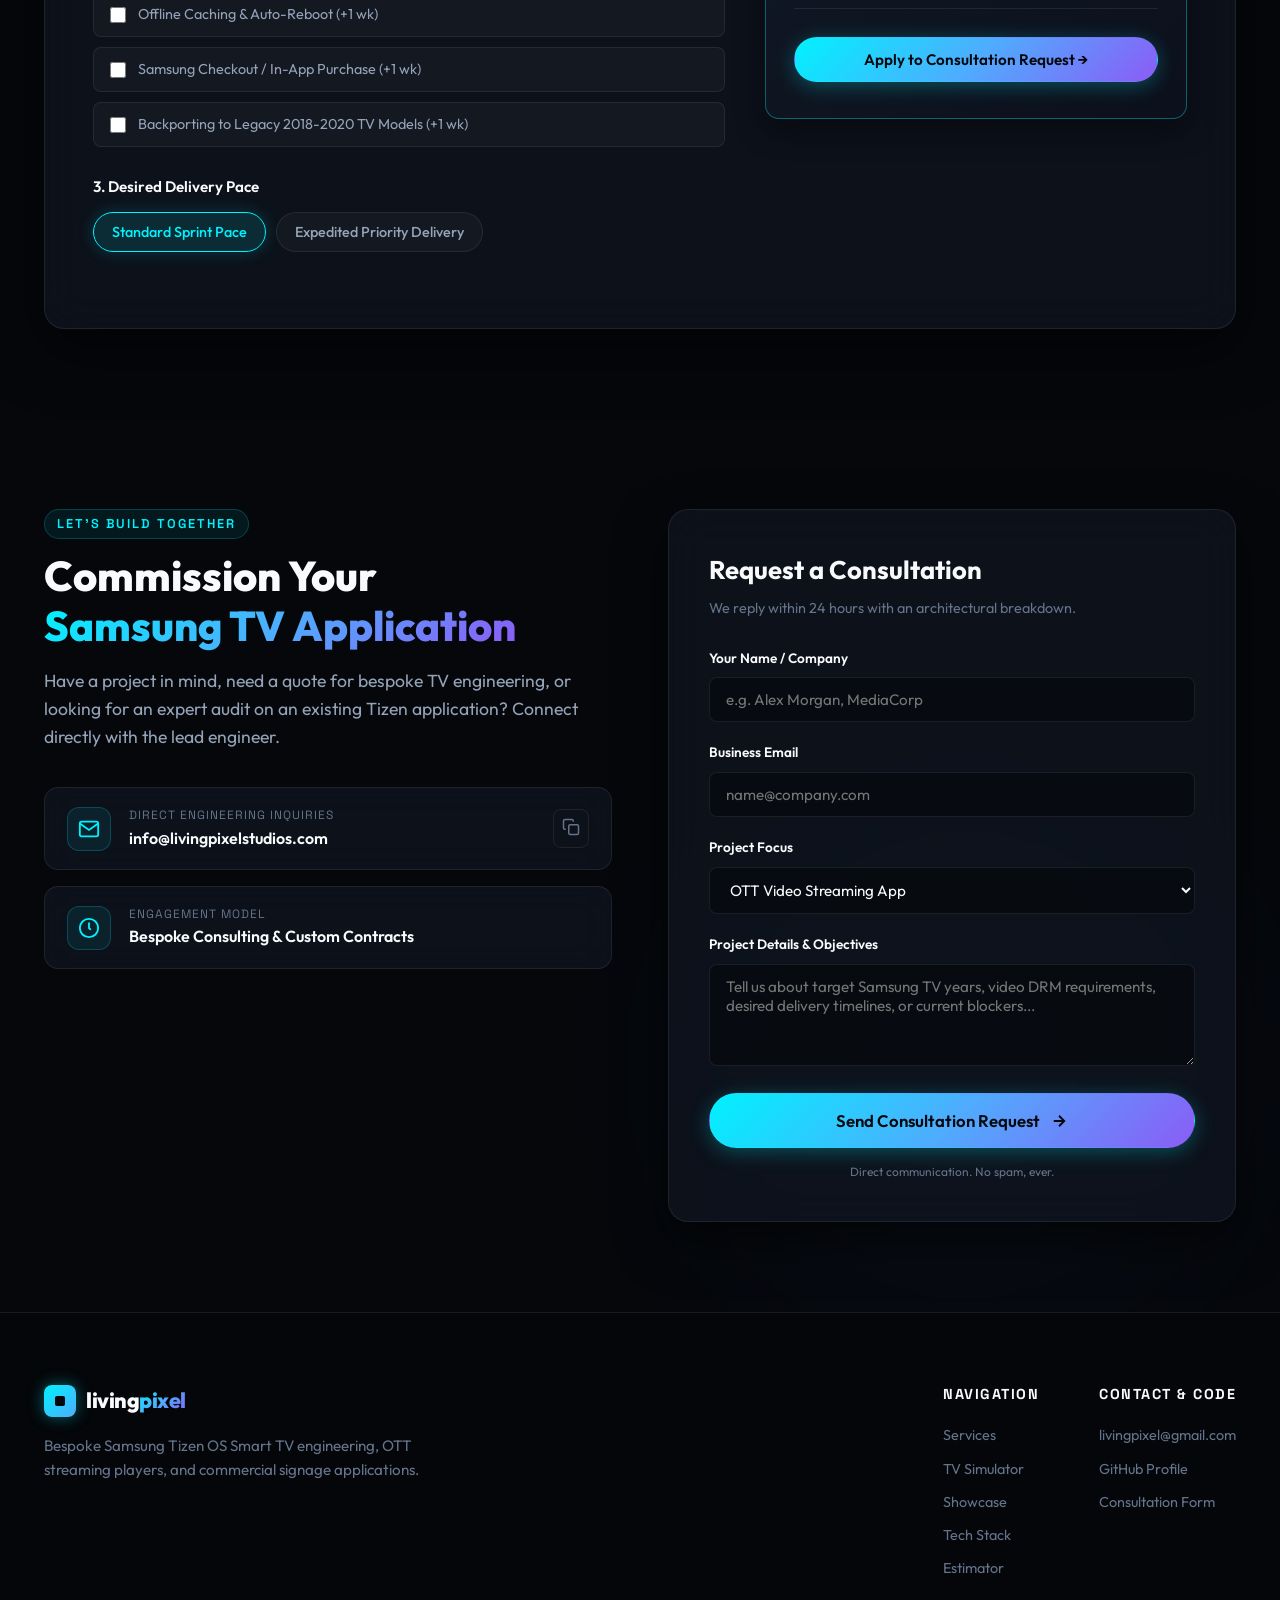
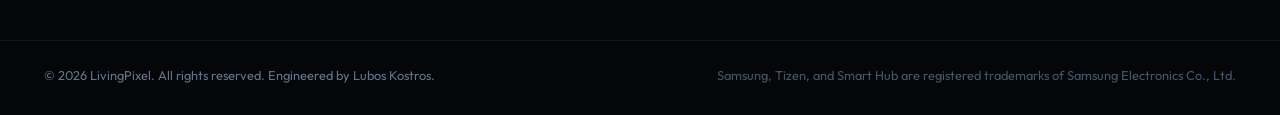
==== commit 429c1c98: "Update index.html" ====
--- a/index.html
+++ b/index.html
@@ -4,7 +4,7 @@
 <head>
   <meta charset="UTF-8">
   <meta name="viewport" content="width=device-width, initial-scale=1.0">
-  <title>LivingPixel — Bespoke Samsung Tizen OS Apps & TV Engineering</title>
+  <title>LivingPixel — Bespoke Apps & TV Engineering (Samsung Tizen OS, LG Web OS, Google TV)</title>
   <meta name="description"
     content="LivingPixel crafts high-performance Samsung Tizen OS applications for Smart TV, OTT streaming services, commercial digital signage, and enterprise hospitality solutions.">
   <meta name="keywords"
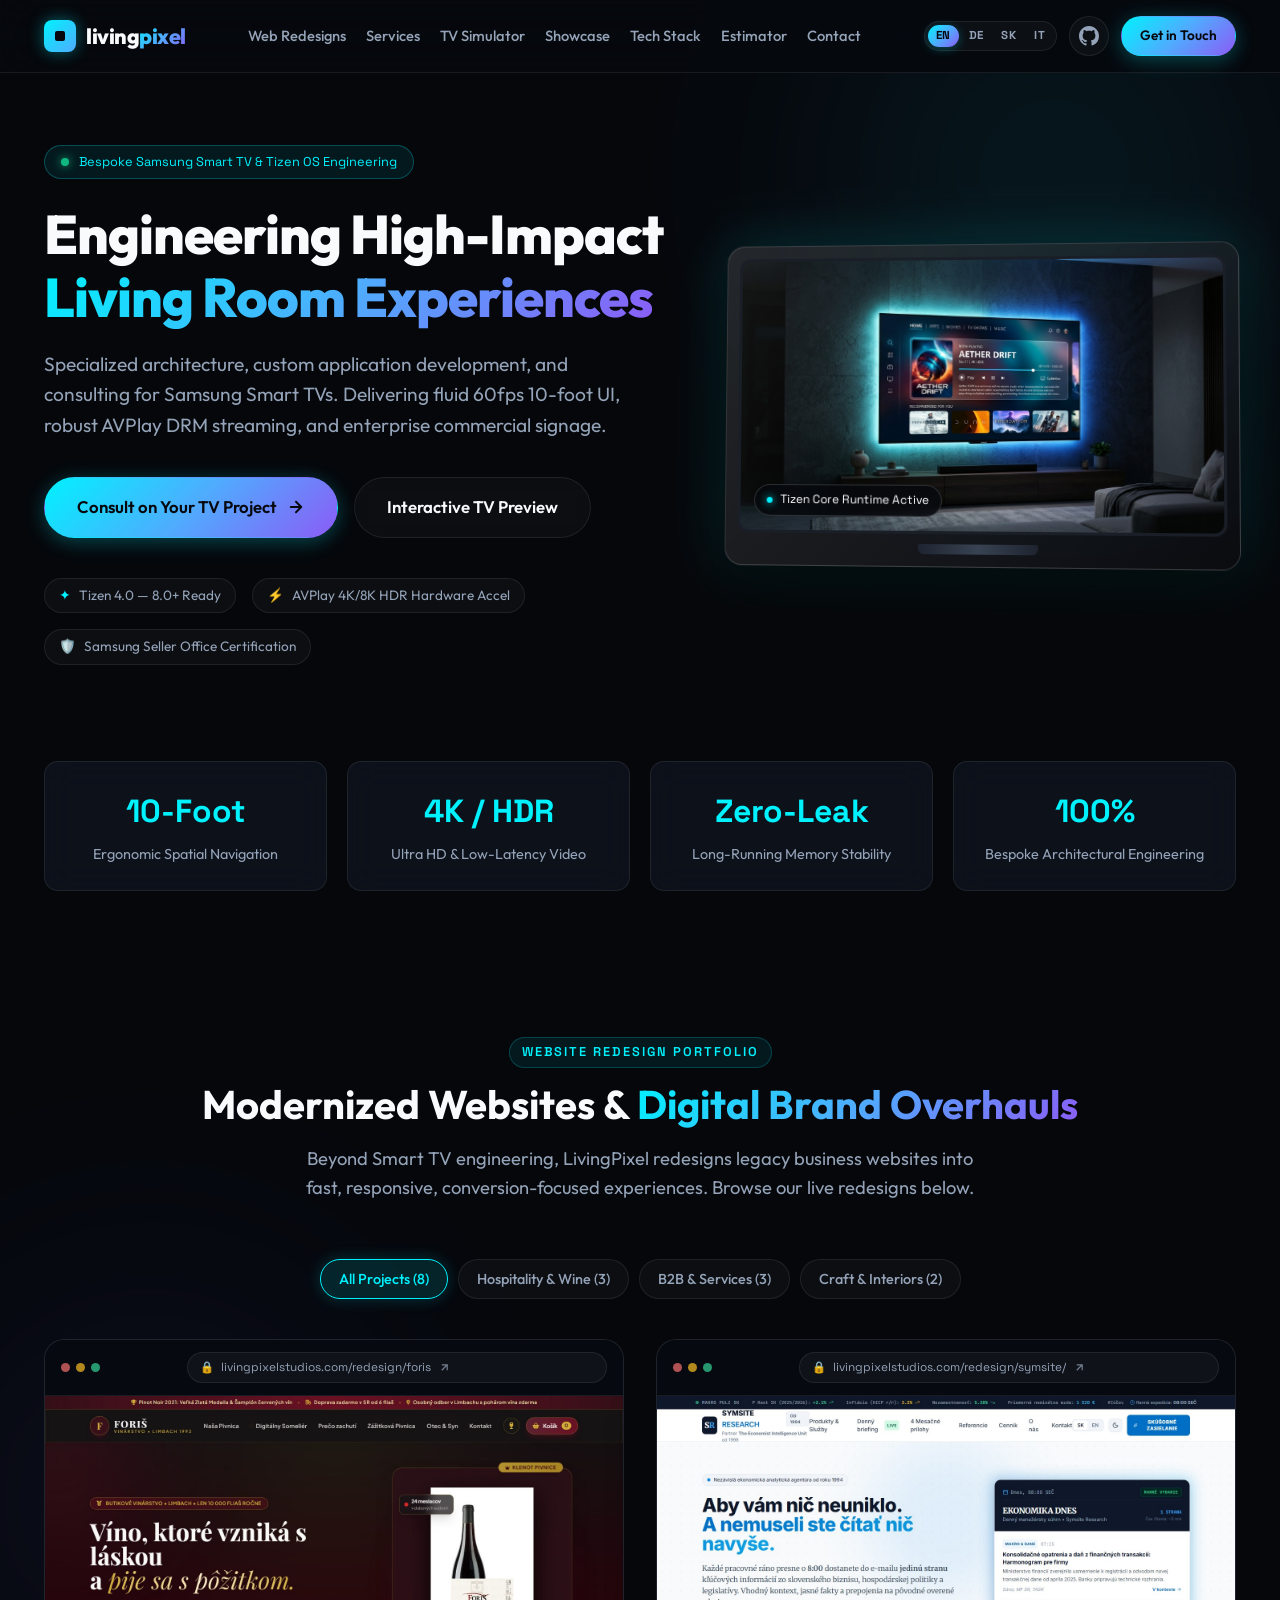
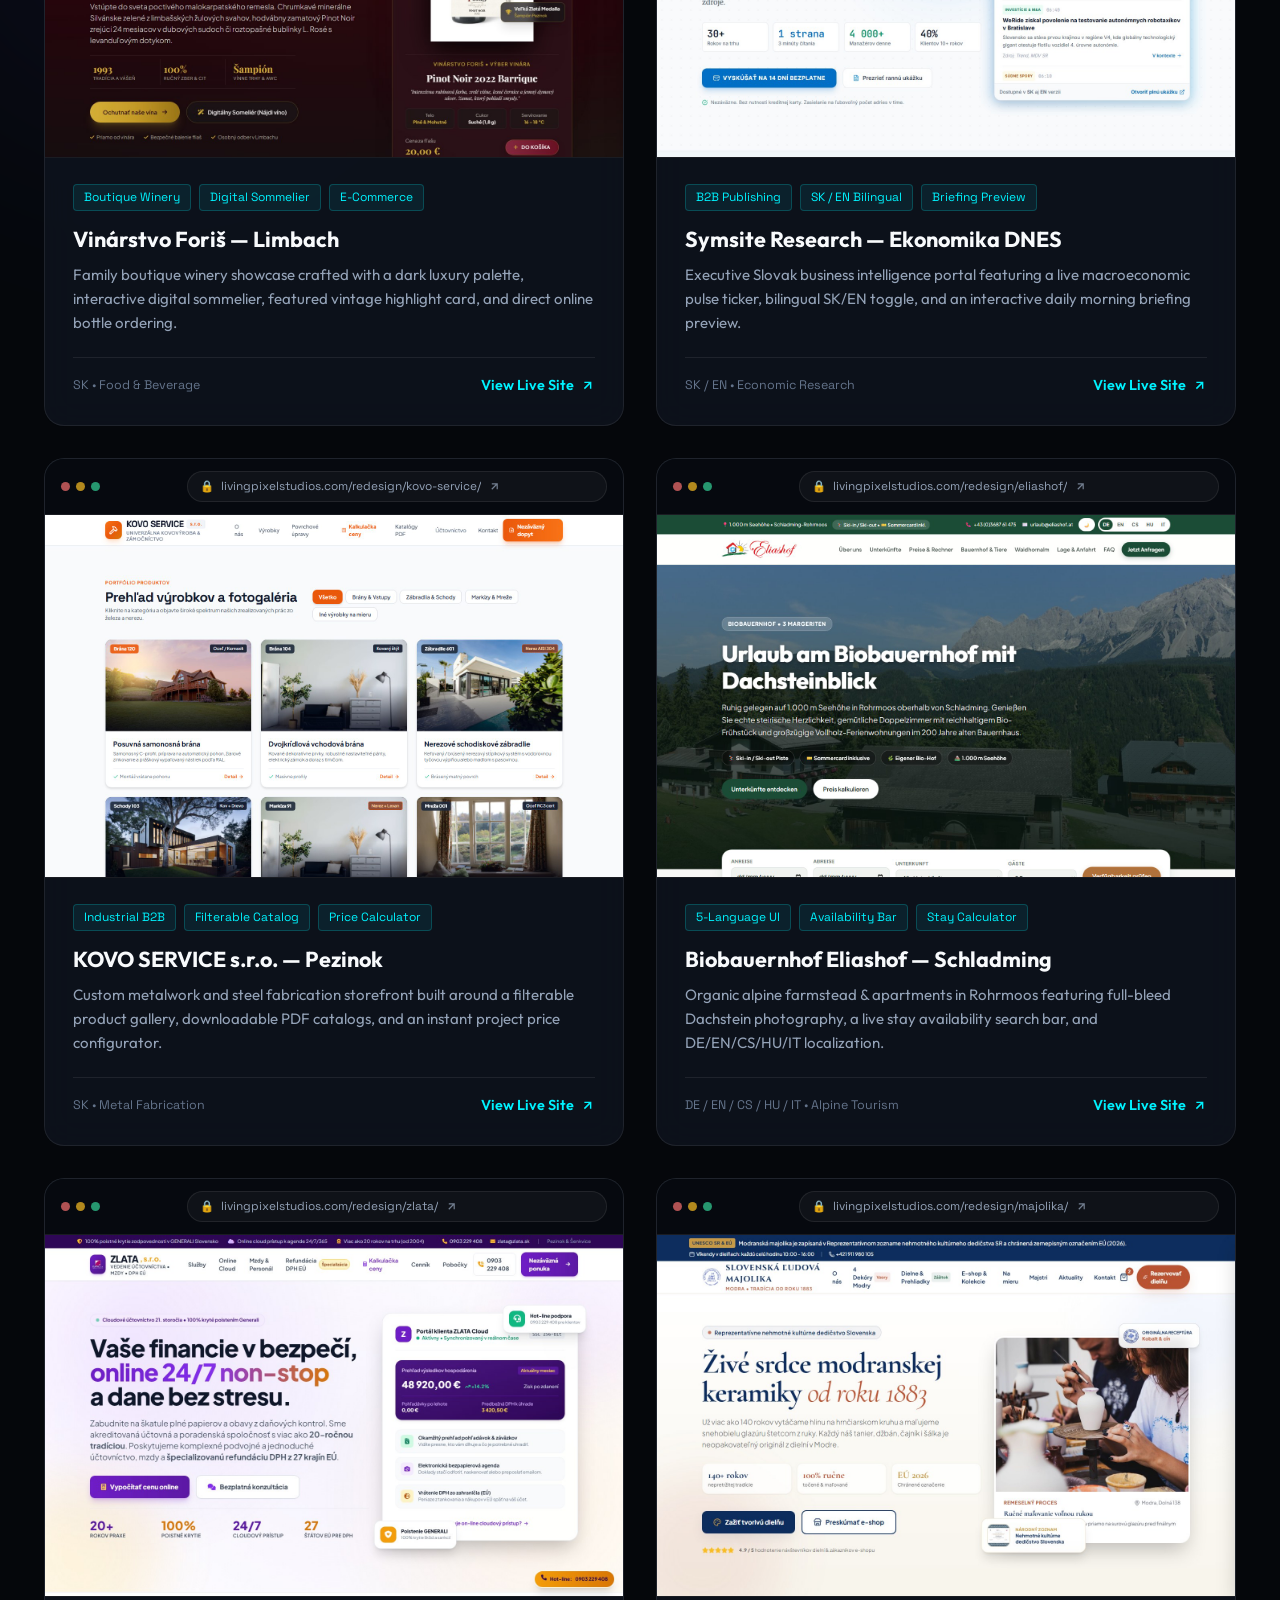
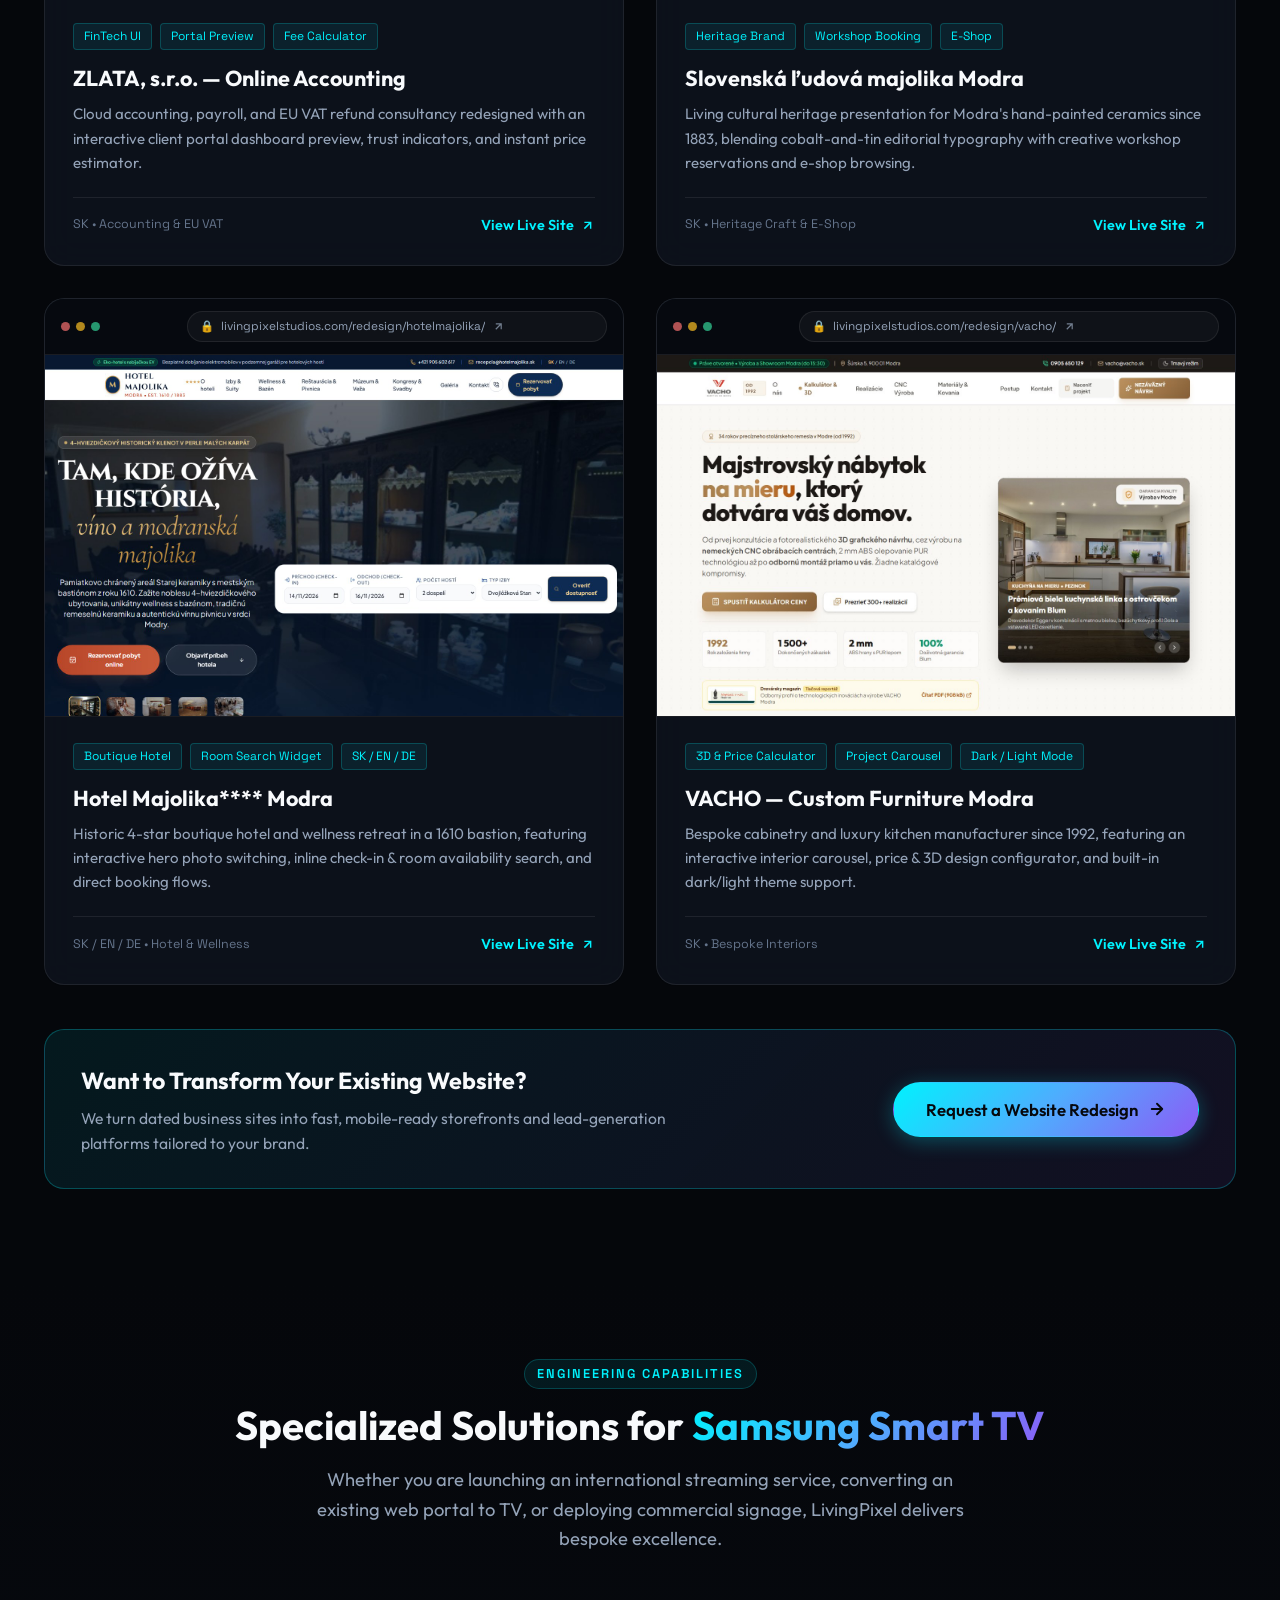
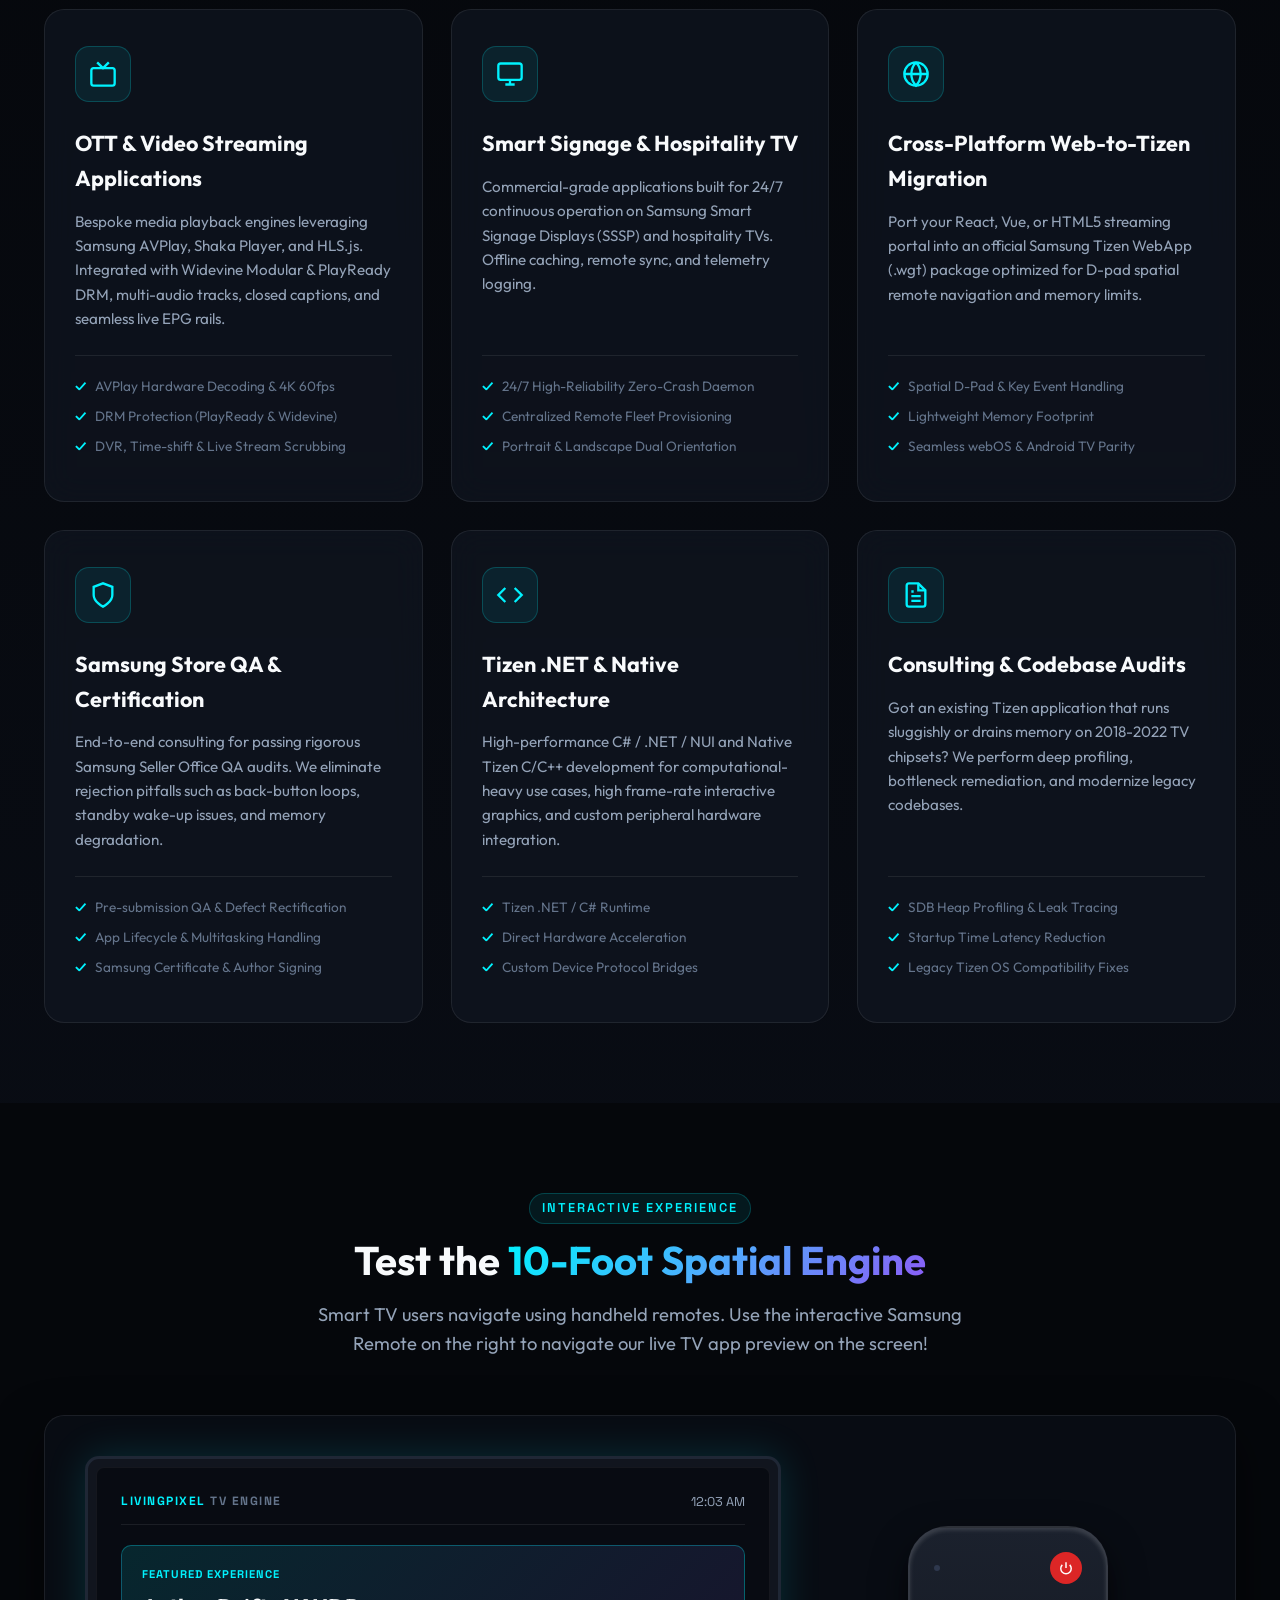
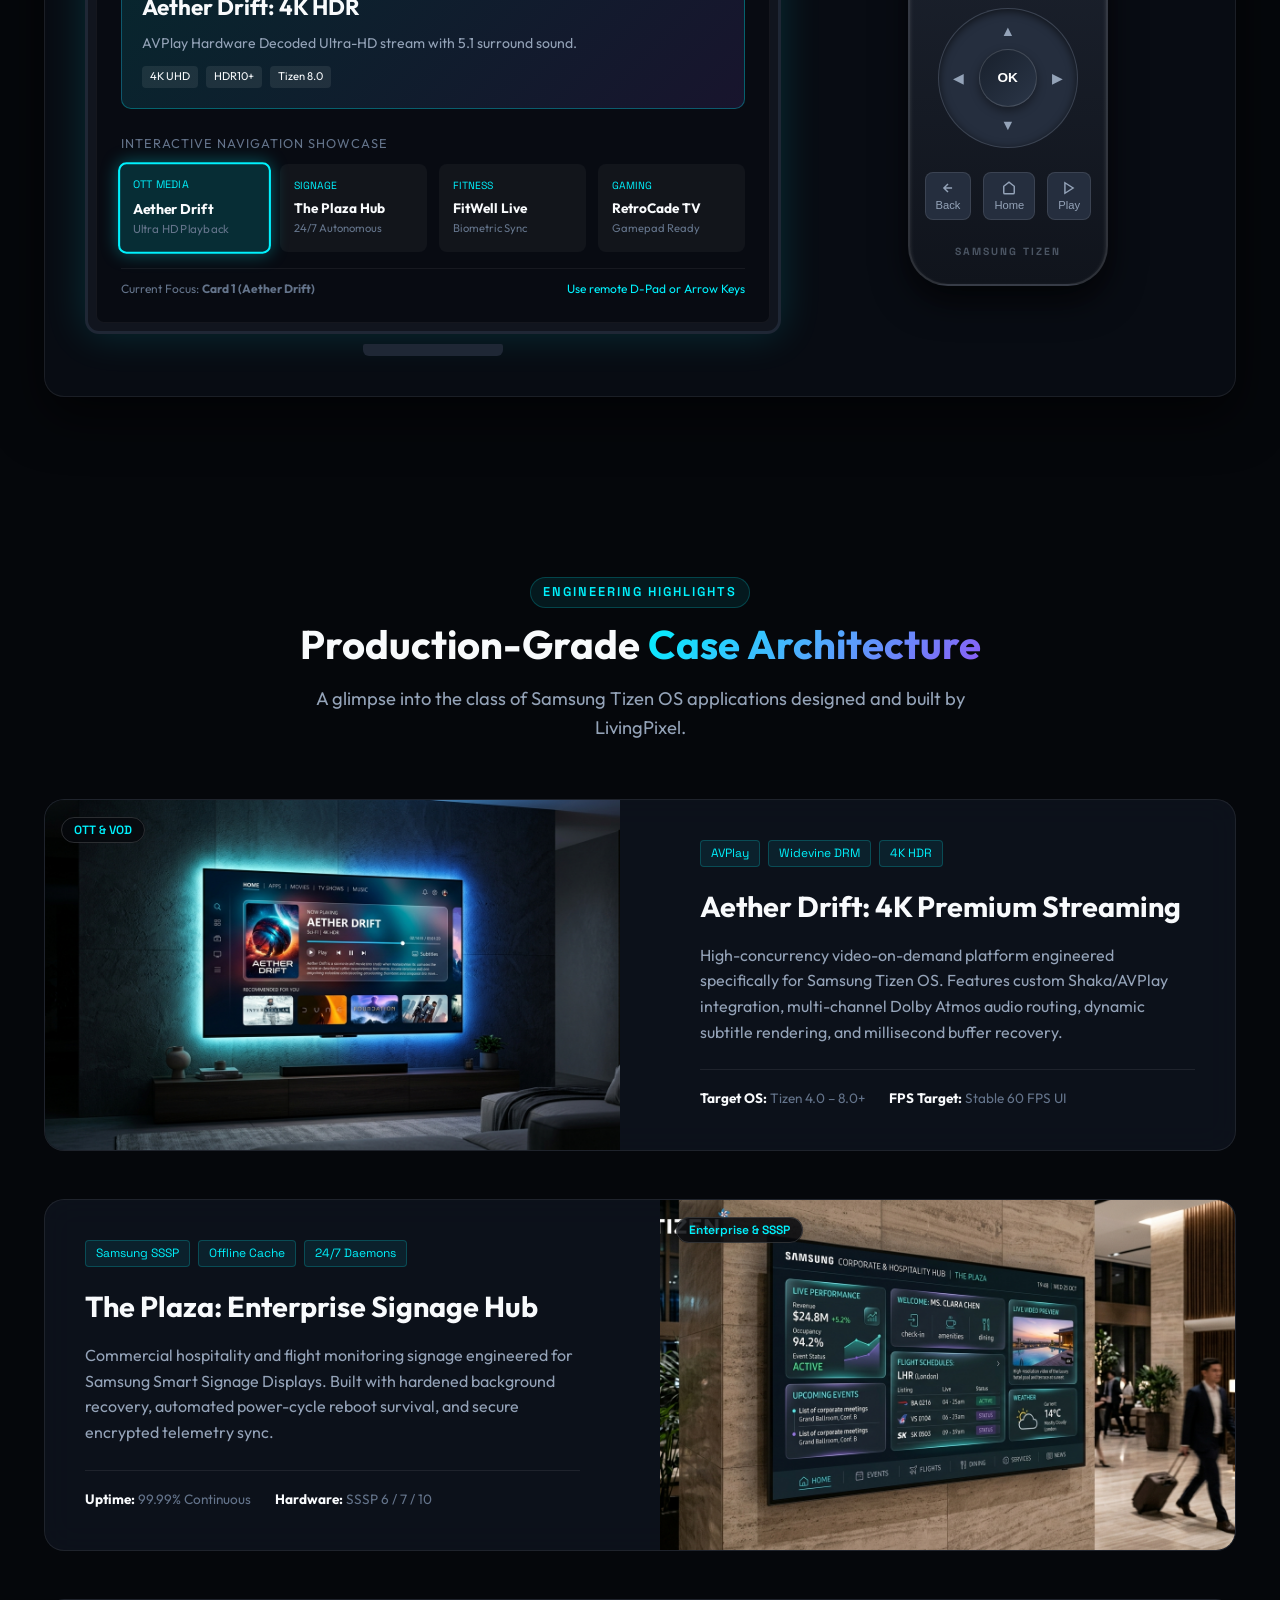
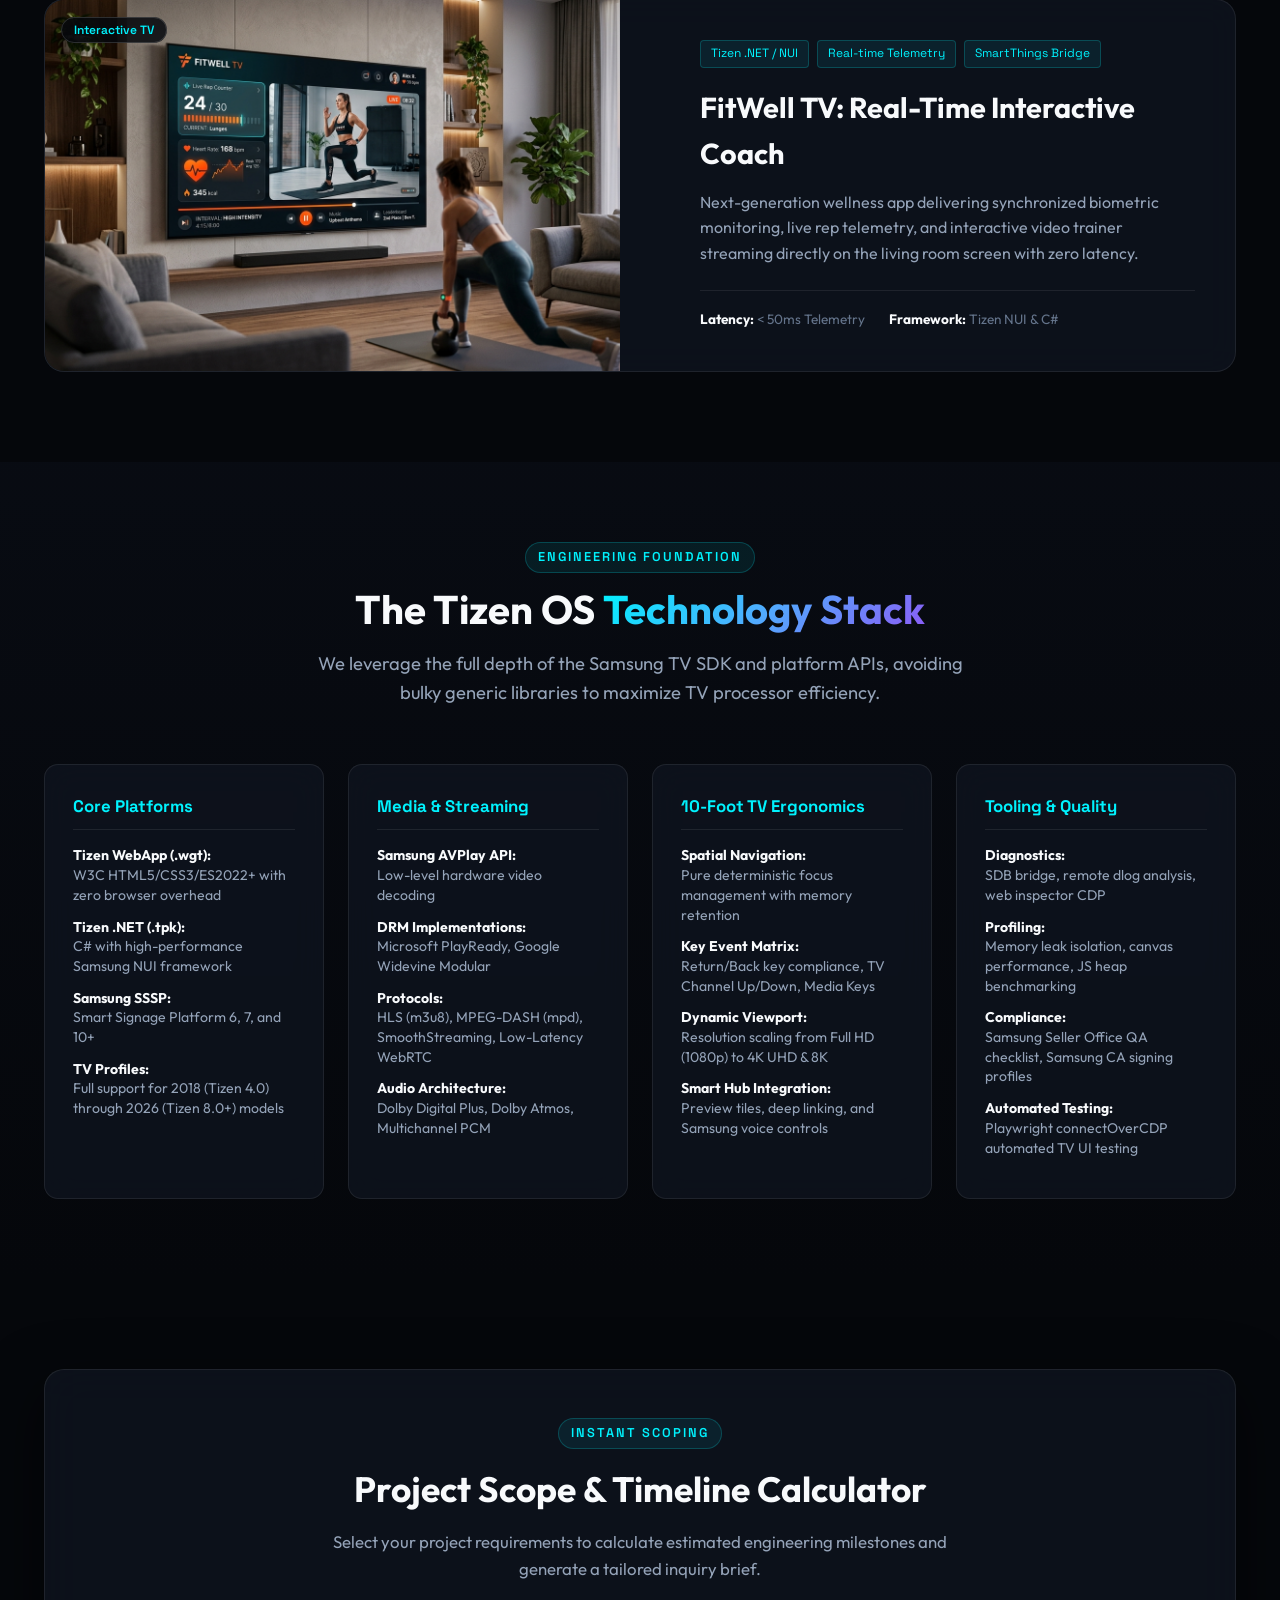
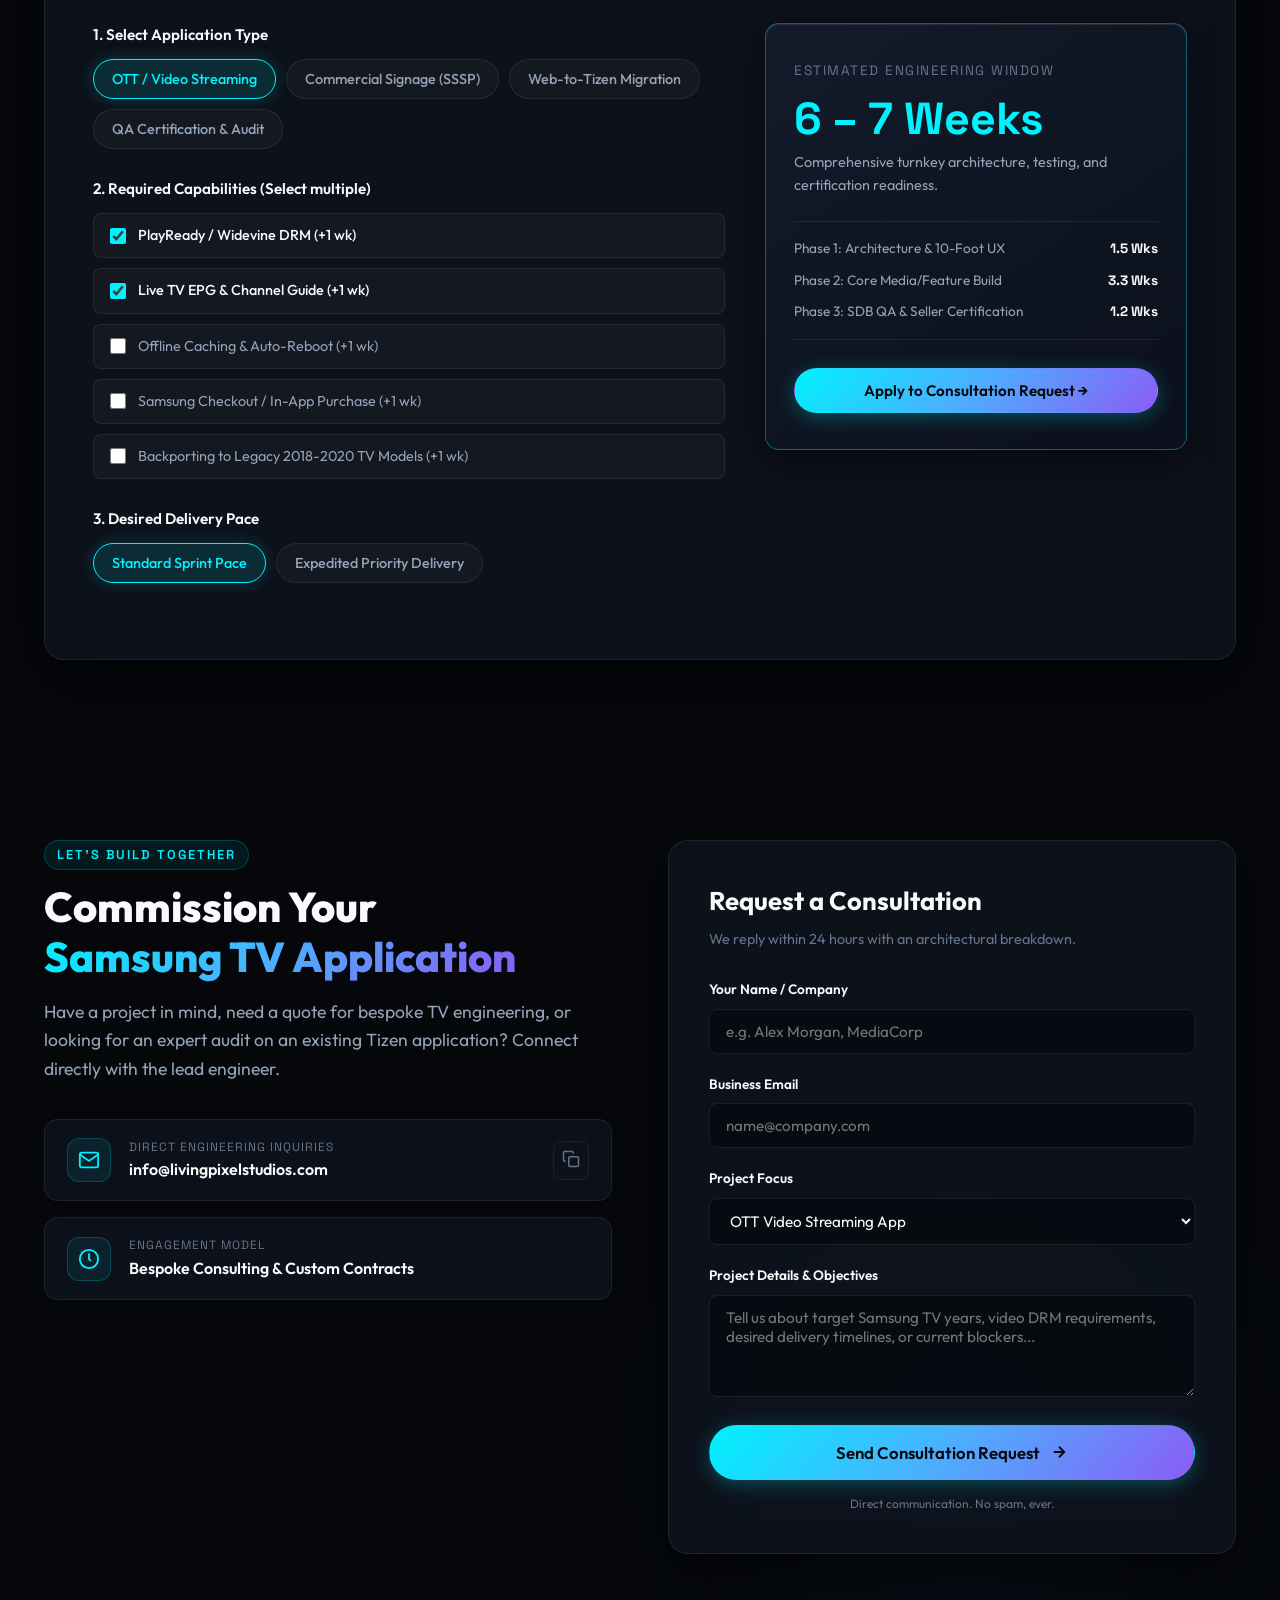
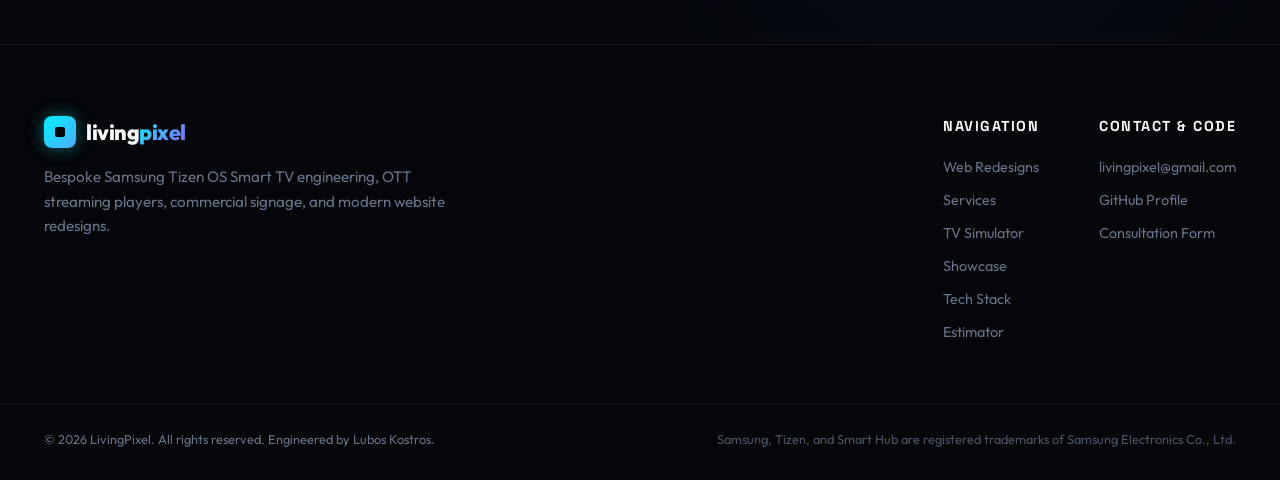
==== commit 4d9ea077: "Add website redesign portfolio, update navbar layout, and add DE/SK/IT translations" ====
--- a/index.html
+++ b/index.html
@@ -4,18 +4,18 @@
 <head>
   <meta charset="UTF-8">
   <meta name="viewport" content="width=device-width, initial-scale=1.0">
-  <title>LivingPixel — Bespoke Apps & TV Engineering (Samsung Tizen OS, LG Web OS, Google TV)</title>
+  <title>LivingPixel — Bespoke Apps &amp; TV Engineering (Samsung Tizen OS, LG Web OS, Google TV)</title>
   <meta name="description"
-    content="LivingPixel crafts high-performance Samsung Tizen OS applications for Smart TV, OTT streaming services, commercial digital signage, and enterprise hospitality solutions.">
+    content="LivingPixel crafts high-performance Samsung Tizen OS applications for Smart TV, OTT streaming services, commercial digital signage, and modern website redesigns.">
   <meta name="keywords"
-    content="Samsung Tizen TV, Tizen OS App Development, Smart TV Developer, OTT App Development, Samsung Signage, Tizen .NET, AVPlay, LivingPixel">
+    content="Samsung Tizen TV, Tizen OS App Development, Smart TV Developer, OTT App Development, Samsung Signage, Tizen .NET, AVPlay, Website Redesign, LivingPixel">
   <meta name="author" content="Lubos Kostros — LivingPixel">
 
   <!-- Open Graph / Social Media -->
   <meta property="og:type" content="website">
-  <meta property="og:title" content="LivingPixel — Bespoke Samsung Tizen OS Applications">
+  <meta property="og:title" content="LivingPixel — Bespoke Website Redesigns &amp; Smart TV Applications">
   <meta property="og:description"
-    content="Commercial-grade Samsung Smart TV development, streaming players, digital signage, and specialized Tizen consulting.">
+    content="Modern website redesigns, commercial-grade Samsung Smart TV development, streaming players, digital signage, and specialized Tizen consulting.">
   <meta property="og:image" content="assets/images/hero-tv.jpg">
 
   <!-- Google Fonts -->
@@ -42,19 +42,25 @@
           <span class="pixel-dot"></span>
         </span>
         <span class="logo-text">living<span class="text-gradient">pixel</span></span>
-        <span class="badge-tizen">TIZEN OS</span>
       </a>
 
       <nav class="nav-links" id="navLinks">
-        <a href="#services" class="nav-link">Services</a>
-        <a href="#simulator" class="nav-link">TV Simulator</a>
-        <a href="#showcase" class="nav-link">Showcase</a>
-        <a href="#stack" class="nav-link">Tech Stack</a>
-        <a href="#estimator" class="nav-link">Estimator</a>
-        <a href="#contact" class="nav-link">Contact</a>
+        <a href="#redesigns" class="nav-link" data-i18n="navRedesigns">Web Redesigns</a>
+        <a href="#services" class="nav-link" data-i18n="navServices">Services</a>
+        <a href="#simulator" class="nav-link" data-i18n="navSimulator">TV Simulator</a>
+        <a href="#showcase" class="nav-link" data-i18n="navShowcase">Showcase</a>
+        <a href="#stack" class="nav-link" data-i18n="navStack">Tech Stack</a>
+        <a href="#estimator" class="nav-link" data-i18n="navEstimator">Estimator</a>
+        <a href="#contact" class="nav-link" data-i18n="navContact">Contact</a>
       </nav>
 
       <div class="nav-actions">
+        <div class="lang-switcher" id="langSwitcher" role="group" aria-label="Language switcher">
+          <button type="button" class="lang-btn active" data-lang="en" title="English">EN</button>
+          <button type="button" class="lang-btn" data-lang="de" title="Deutsch">DE</button>
+          <button type="button" class="lang-btn" data-lang="sk" title="Slovenčina">SK</button>
+          <button type="button" class="lang-btn" data-lang="it" title="Italiano">IT</button>
+        </div>
         <a href="https://github.com/tatran" target="_blank" rel="noopener noreferrer" class="btn-icon"
           aria-label="GitHub Profile">
           <svg width="20" height="20" viewBox="0 0 24 24" fill="currentColor">
@@ -62,7 +68,7 @@
               d="M12 0C5.37 0 0 5.37 0 12c0 5.31 3.435 9.795 8.205 11.385.6.105.825-.255.825-.57 0-.285-.015-1.23-.015-2.235-3.015.555-3.795-.735-4.035-1.41-.135-.345-.72-1.41-1.23-1.695-.42-.225-1.02-.78-.015-.795.945-.015 1.62.87 1.845 1.23 1.08 1.815 2.805 1.305 3.495.99.105-.78.42-1.305.765-1.605-2.67-.3-5.46-1.335-5.46-5.925 0-1.305.465-2.385 1.23-3.225-.12-.3-.54-1.53.12-3.18 0 0 1.005-.315 3.3 1.23.96-.27 1.98-.405 3-.405s2.04.135 3 .405c2.295-1.56 3.3-1.23 3.3-1.23.66 1.65.24 2.88.12 3.18.765.84 1.23 1.905 1.23 3.225 0 4.605-2.805 5.625-5.475 5.925.435.375.81 1.095.81 2.22 0 1.605-.015 2.895-.015 3.3 0 .315.225.69.825.57A12.02 12.02 0 0024 12c0-6.63-5.37-12-12-12z" />
           </svg>
         </a>
-        <a href="#contact" class="btn btn-primary btn-sm">Get in Touch</a>
+        <a href="#contact" class="btn btn-primary btn-sm" data-i18n="navCta">Get in Touch</a>
         <button class="mobile-toggle" id="mobileToggle" aria-label="Toggle Navigation Menu">
           <span></span>
           <span></span>
@@ -78,42 +84,42 @@
       <div class="hero-content">
         <div class="hero-badge">
           <span class="status-indicator"></span>
-          <span>Bespoke Samsung Smart TV &amp; Tizen OS Engineering</span>
-        </div>
-        <h1 class="hero-title">
+          <span data-i18n="heroBadge">Bespoke Samsung Smart TV &amp; Tizen OS Engineering</span>
+        </div>
+        <h1 class="hero-title" data-i18n-html="heroTitleHtml">
           Engineering High-Impact <br>
           <span class="text-gradient">Living Room Experiences</span>
         </h1>
-        <p class="hero-subtitle">
+        <p class="hero-subtitle" data-i18n="heroSubtitle">
           Specialized architecture, custom application development, and consulting for Samsung Smart TVs. Delivering
           fluid 60fps 10-foot UI, robust AVPlay DRM streaming, and enterprise commercial signage.
         </p>
 
         <div class="hero-cta-group">
           <a href="#contact" class="btn btn-primary btn-lg">
-            <span>Consult on Your TV Project</span>
+            <span data-i18n="heroCtaPrimary">Consult on Your TV Project</span>
             <svg width="18" height="18" viewBox="0 0 24 24" fill="none" stroke="currentColor" stroke-width="2.5"
               stroke-linecap="round" stroke-linejoin="round">
               <path d="M5 12h14M12 5l7 7-7 7" />
             </svg>
           </a>
           <a href="#simulator" class="btn btn-secondary btn-lg">
-            <span>Interactive TV Preview</span>
+            <span data-i18n="heroCtaSecondary">Interactive TV Preview</span>
           </a>
         </div>
 
         <div class="hero-pills">
           <div class="pill-item">
             <span class="pill-icon">✦</span>
-            <span>Tizen 4.0 &mdash; 8.0+ Ready</span>
+            <span data-i18n="heroPill1">Tizen 4.0 &mdash; 8.0+ Ready</span>
           </div>
           <div class="pill-item">
             <span class="pill-icon">⚡</span>
-            <span>AVPlay 4K/8K HDR Hardware Accel</span>
+            <span data-i18n="heroPill2">AVPlay 4K/8K HDR Hardware Accel</span>
           </div>
           <div class="pill-item">
             <span class="pill-icon">🛡️</span>
-            <span>Samsung Seller Office Certification</span>
+            <span data-i18n="heroPill3">Samsung Seller Office Certification</span>
           </div>
         </div>
       </div>
@@ -125,7 +131,7 @@
               class="tv-screen-image" loading="eager">
             <div class="screen-glare"></div>
             <div class="live-tag">
-              <span class="pulse-dot"></span> Tizen Core Runtime Active
+              <span class="pulse-dot"></span> <span data-i18n="heroLiveTag">Tizen Core Runtime Active</span>
             </div>
           </div>
           <div class="tv-stand"></div>
@@ -138,20 +144,452 @@
   <section class="trust-bar">
     <div class="container trust-container">
       <div class="stat-card">
-        <div class="stat-number">10-Foot</div>
-        <div class="stat-label">Ergonomic Spatial Navigation</div>
+        <div class="stat-number" data-i18n="trust1Num">10-Foot</div>
+        <div class="stat-label" data-i18n="trust1Label">Ergonomic Spatial Navigation</div>
       </div>
       <div class="stat-card">
-        <div class="stat-number">4K / HDR</div>
-        <div class="stat-label">Ultra HD &amp; Low-Latency Video</div>
+        <div class="stat-number" data-i18n="trust2Num">4K / HDR</div>
+        <div class="stat-label" data-i18n="trust2Label">Ultra HD &amp; Low-Latency Video</div>
       </div>
       <div class="stat-card">
-        <div class="stat-number">Zero-Leak</div>
-        <div class="stat-label">Long-Running Memory Stability</div>
+        <div class="stat-number" data-i18n="trust3Num">Zero-Leak</div>
+        <div class="stat-label" data-i18n="trust3Label">Long-Running Memory Stability</div>
       </div>
       <div class="stat-card">
-        <div class="stat-number">100%</div>
-        <div class="stat-label">Bespoke Architectural Engineering</div>
+        <div class="stat-number" data-i18n="trust4Num">100%</div>
+        <div class="stat-label" data-i18n="trust4Label">Bespoke Architectural Engineering</div>
+      </div>
+    </div>
+  </section>
+
+  <!-- Website Redesign Portfolio Section -->
+  <section class="redesigns-section" id="redesigns">
+    <div class="container">
+      <div class="section-header text-center">
+        <div class="section-tag" data-i18n="redesignsTag">WEBSITE REDESIGN PORTFOLIO</div>
+        <h2 class="section-title" data-i18n-html="redesignsTitleHtml">Modernized Websites &amp; <span class="text-gradient">Digital Brand Overhauls</span></h2>
+        <p class="section-description" data-i18n="redesignsDesc">
+          Beyond Smart TV engineering, LivingPixel redesigns legacy business websites into fast, responsive,
+          conversion-focused experiences. Browse our live redesigns below.
+        </p>
+      </div>
+
+      <div class="redesign-filters" id="redesignFilters" role="tablist" aria-label="Filter redesign portfolio">
+        <button type="button" class="pill-select active" data-filter="all" role="tab" aria-selected="true" data-i18n="filterAll">All Projects (8)</button>
+        <button type="button" class="pill-select" data-filter="hospitality" role="tab" aria-selected="false" data-i18n="filterHospitality">Hospitality &amp; Wine (3)</button>
+        <button type="button" class="pill-select" data-filter="b2b" role="tab" aria-selected="false" data-i18n="filterB2b">B2B &amp; Services (3)</button>
+        <button type="button" class="pill-select" data-filter="craft" role="tab" aria-selected="false" data-i18n="filterCraft">Craft &amp; Interiors (2)</button>
+      </div>
+
+      <div class="redesign-grid" id="redesignGrid">
+        <!-- 1. Vinárstvo Foriš -->
+        <article class="redesign-card" data-category="hospitality">
+          <div class="redesign-browser-bar">
+            <div class="browser-dots" aria-hidden="true">
+              <span></span><span></span><span></span>
+            </div>
+            <a href="https://livingpixelstudios.com/redesign/foris/" target="_blank" rel="noopener noreferrer" class="browser-url">
+              <span class="browser-lock" aria-hidden="true">🔒</span>
+              <span class="browser-url-text">livingpixelstudios.com/redesign/foris</span>
+              <svg width="13" height="13" viewBox="0 0 24 24" fill="none" stroke="currentColor" stroke-width="2.2" aria-hidden="true">
+                <path d="M7 17L17 7M7 7h10v10" />
+              </svg>
+            </a>
+          </div>
+          <div class="redesign-shot-wrap">
+            <a href="https://livingpixelstudios.com/redesign/foris/" target="_blank" rel="noopener noreferrer" class="redesign-shot-link"
+              aria-label="Open live redesign of Vinárstvo Foriš">
+              <img src="assets/images/redesign/foris.jpg" alt="Screenshot of Vinárstvo Foriš Limbach website redesign"
+                class="redesign-shot-image" loading="lazy" width="1440" height="900">
+              <div class="redesign-shot-overlay">
+                <span class="redesign-shot-badge" data-i18n="visitLiveBadge">Visit Live Redesign ↗</span>
+              </div>
+            </a>
+          </div>
+          <div class="redesign-body">
+            <div class="redesign-meta">
+              <span class="badge-tech" data-i18n="r1Tag1">Boutique Winery</span>
+              <span class="badge-tech" data-i18n="r1Tag2">Digital Sommelier</span>
+              <span class="badge-tech" data-i18n="r1Tag3">E-Commerce</span>
+            </div>
+            <h3 class="redesign-title">
+              <a href="https://livingpixelstudios.com/redesign/foris/" target="_blank" rel="noopener noreferrer" data-i18n="r1Title">Vinárstvo Foriš &mdash; Limbach</a>
+            </h3>
+            <p class="redesign-text" data-i18n="r1Desc">
+              Family boutique winery showcase crafted with a dark luxury palette, interactive digital sommelier,
+              featured vintage highlight card, and direct online bottle ordering.
+            </p>
+            <div class="redesign-footer">
+              <span class="redesign-lang" data-i18n="r1Meta">SK &bull; Food &amp; Beverage</span>
+              <a href="https://livingpixelstudios.com/redesign/foris/" target="_blank" rel="noopener noreferrer" class="redesign-cta-link">
+                <span data-i18n="viewLiveSite">View Live Site</span>
+                <svg width="15" height="15" viewBox="0 0 24 24" fill="none" stroke="currentColor" stroke-width="2.3">
+                  <path d="M7 17L17 7M7 7h10v10" />
+                </svg>
+              </a>
+            </div>
+          </div>
+        </article>
+
+        <!-- 2. Symsite Research -->
+        <article class="redesign-card" data-category="b2b">
+          <div class="redesign-browser-bar">
+            <div class="browser-dots" aria-hidden="true">
+              <span></span><span></span><span></span>
+            </div>
+            <a href="https://livingpixelstudios.com/redesign/symsite/" target="_blank" rel="noopener noreferrer" class="browser-url">
+              <span class="browser-lock" aria-hidden="true">🔒</span>
+              <span class="browser-url-text">livingpixelstudios.com/redesign/symsite/</span>
+              <svg width="13" height="13" viewBox="0 0 24 24" fill="none" stroke="currentColor" stroke-width="2.2" aria-hidden="true">
+                <path d="M7 17L17 7M7 7h10v10" />
+              </svg>
+            </a>
+          </div>
+          <div class="redesign-shot-wrap">
+            <a href="https://livingpixelstudios.com/redesign/symsite/" target="_blank" rel="noopener noreferrer" class="redesign-shot-link"
+              aria-label="Open live redesign of Symsite Research">
+              <img src="assets/images/redesign/symsite.jpg" alt="Screenshot of Symsite Research website redesign"
+                class="redesign-shot-image" loading="lazy" width="1440" height="900">
+              <div class="redesign-shot-overlay">
+                <span class="redesign-shot-badge" data-i18n="visitLiveBadge">Visit Live Redesign ↗</span>
+              </div>
+            </a>
+          </div>
+          <div class="redesign-body">
+            <div class="redesign-meta">
+              <span class="badge-tech" data-i18n="r2Tag1">B2B Publishing</span>
+              <span class="badge-tech" data-i18n="r2Tag2">SK / EN Bilingual</span>
+              <span class="badge-tech" data-i18n="r2Tag3">Briefing Preview</span>
+            </div>
+            <h3 class="redesign-title">
+              <a href="https://livingpixelstudios.com/redesign/symsite/" target="_blank" rel="noopener noreferrer" data-i18n="r2Title">Symsite Research &mdash; Ekonomika DNES</a>
+            </h3>
+            <p class="redesign-text" data-i18n="r2Desc">
+              Executive Slovak business intelligence portal featuring a live macroeconomic pulse ticker, bilingual
+              SK/EN toggle, and an interactive daily morning briefing preview.
+            </p>
+            <div class="redesign-footer">
+              <span class="redesign-lang" data-i18n="r2Meta">SK / EN &bull; Economic Research</span>
+              <a href="https://livingpixelstudios.com/redesign/symsite/" target="_blank" rel="noopener noreferrer" class="redesign-cta-link">
+                <span data-i18n="viewLiveSite">View Live Site</span>
+                <svg width="15" height="15" viewBox="0 0 24 24" fill="none" stroke="currentColor" stroke-width="2.3">
+                  <path d="M7 17L17 7M7 7h10v10" />
+                </svg>
+              </a>
+            </div>
+          </div>
+        </article>
+
+        <!-- 3. KOVO SERVICE s.r.o. -->
+        <article class="redesign-card" data-category="b2b">
+          <div class="redesign-browser-bar">
+            <div class="browser-dots" aria-hidden="true">
+              <span></span><span></span><span></span>
+            </div>
+            <a href="https://livingpixelstudios.com/redesign/kovo-service/" target="_blank" rel="noopener noreferrer" class="browser-url">
+              <span class="browser-lock" aria-hidden="true">🔒</span>
+              <span class="browser-url-text">livingpixelstudios.com/redesign/kovo-service/</span>
+              <svg width="13" height="13" viewBox="0 0 24 24" fill="none" stroke="currentColor" stroke-width="2.2" aria-hidden="true">
+                <path d="M7 17L17 7M7 7h10v10" />
+              </svg>
+            </a>
+          </div>
+          <div class="redesign-shot-wrap">
+            <a href="https://livingpixelstudios.com/redesign/kovo-service/" target="_blank" rel="noopener noreferrer" class="redesign-shot-link"
+              aria-label="Open live redesign of KOVO SERVICE s.r.o.">
+              <img src="assets/images/redesign/kovo-service.jpg" alt="Screenshot of KOVO SERVICE s.r.o. website redesign"
+                class="redesign-shot-image" loading="lazy" width="1536" height="960">
+              <div class="redesign-shot-overlay">
+                <span class="redesign-shot-badge" data-i18n="visitLiveBadge">Visit Live Redesign ↗</span>
+              </div>
+            </a>
+          </div>
+          <div class="redesign-body">
+            <div class="redesign-meta">
+              <span class="badge-tech" data-i18n="r3Tag1">Industrial B2B</span>
+              <span class="badge-tech" data-i18n="r3Tag2">Filterable Catalog</span>
+              <span class="badge-tech" data-i18n="r3Tag3">Price Calculator</span>
+            </div>
+            <h3 class="redesign-title">
+              <a href="https://livingpixelstudios.com/redesign/kovo-service/" target="_blank" rel="noopener noreferrer" data-i18n="r3Title">KOVO SERVICE s.r.o. &mdash; Pezinok</a>
+            </h3>
+            <p class="redesign-text" data-i18n="r3Desc">
+              Custom metalwork and steel fabrication storefront built around a filterable product gallery, downloadable
+              PDF catalogs, and an instant project price configurator.
+            </p>
+            <div class="redesign-footer">
+              <span class="redesign-lang" data-i18n="r3Meta">SK &bull; Metal Fabrication</span>
+              <a href="https://livingpixelstudios.com/redesign/kovo-service/" target="_blank" rel="noopener noreferrer" class="redesign-cta-link">
+                <span data-i18n="viewLiveSite">View Live Site</span>
+                <svg width="15" height="15" viewBox="0 0 24 24" fill="none" stroke="currentColor" stroke-width="2.3">
+                  <path d="M7 17L17 7M7 7h10v10" />
+                </svg>
+              </a>
+            </div>
+          </div>
+        </article>
+
+        <!-- 4. Biobauernhof Eliashof -->
+        <article class="redesign-card" data-category="hospitality">
+          <div class="redesign-browser-bar">
+            <div class="browser-dots" aria-hidden="true">
+              <span></span><span></span><span></span>
+            </div>
+            <a href="https://livingpixelstudios.com/redesign/eliashof/" target="_blank" rel="noopener noreferrer" class="browser-url">
+              <span class="browser-lock" aria-hidden="true">🔒</span>
+              <span class="browser-url-text">livingpixelstudios.com/redesign/eliashof/</span>
+              <svg width="13" height="13" viewBox="0 0 24 24" fill="none" stroke="currentColor" stroke-width="2.2" aria-hidden="true">
+                <path d="M7 17L17 7M7 7h10v10" />
+              </svg>
+            </a>
+          </div>
+          <div class="redesign-shot-wrap">
+            <a href="https://livingpixelstudios.com/redesign/eliashof/" target="_blank" rel="noopener noreferrer" class="redesign-shot-link"
+              aria-label="Open live redesign of Biobauernhof Eliashof">
+              <img src="assets/images/redesign/eliashof.jpg" alt="Screenshot of Biobauernhof Eliashof website redesign"
+                class="redesign-shot-image" loading="lazy" width="1536" height="960">
+              <div class="redesign-shot-overlay">
+                <span class="redesign-shot-badge" data-i18n="visitLiveBadge">Visit Live Redesign ↗</span>
+              </div>
+            </a>
+          </div>
+          <div class="redesign-body">
+            <div class="redesign-meta">
+              <span class="badge-tech" data-i18n="r4Tag1">5-Language UI</span>
+              <span class="badge-tech" data-i18n="r4Tag2">Availability Bar</span>
+              <span class="badge-tech" data-i18n="r4Tag3">Stay Calculator</span>
+            </div>
+            <h3 class="redesign-title">
+              <a href="https://livingpixelstudios.com/redesign/eliashof/" target="_blank" rel="noopener noreferrer" data-i18n="r4Title">Biobauernhof Eliashof &mdash; Schladming</a>
+            </h3>
+            <p class="redesign-text" data-i18n="r4Desc">
+              Organic alpine farmstead &amp; apartments in Rohrmoos featuring full-bleed Dachstein photography, a live
+              stay availability search bar, and DE/EN/CS/HU/IT localization.
+            </p>
+            <div class="redesign-footer">
+              <span class="redesign-lang" data-i18n="r4Meta">DE / EN / CS / HU / IT &bull; Alpine Tourism</span>
+              <a href="https://livingpixelstudios.com/redesign/eliashof/" target="_blank" rel="noopener noreferrer" class="redesign-cta-link">
+                <span data-i18n="viewLiveSite">View Live Site</span>
+                <svg width="15" height="15" viewBox="0 0 24 24" fill="none" stroke="currentColor" stroke-width="2.3">
+                  <path d="M7 17L17 7M7 7h10v10" />
+                </svg>
+              </a>
+            </div>
+          </div>
+        </article>
+
+        <!-- 5. ZLATA, s.r.o. -->
+        <article class="redesign-card" data-category="b2b">
+          <div class="redesign-browser-bar">
+            <div class="browser-dots" aria-hidden="true">
+              <span></span><span></span><span></span>
+            </div>
+            <a href="https://livingpixelstudios.com/redesign/zlata/" target="_blank" rel="noopener noreferrer" class="browser-url">
+              <span class="browser-lock" aria-hidden="true">🔒</span>
+              <span class="browser-url-text">livingpixelstudios.com/redesign/zlata/</span>
+              <svg width="13" height="13" viewBox="0 0 24 24" fill="none" stroke="currentColor" stroke-width="2.2" aria-hidden="true">
+                <path d="M7 17L17 7M7 7h10v10" />
+              </svg>
+            </a>
+          </div>
+          <div class="redesign-shot-wrap">
+            <a href="https://livingpixelstudios.com/redesign/zlata/" target="_blank" rel="noopener noreferrer" class="redesign-shot-link"
+              aria-label="Open live redesign of ZLATA, s.r.o.">
+              <img src="assets/images/redesign/zlata.jpg" alt="Screenshot of ZLATA, s.r.o. website redesign"
+                class="redesign-shot-image" loading="lazy" width="1440" height="900">
+              <div class="redesign-shot-overlay">
+                <span class="redesign-shot-badge" data-i18n="visitLiveBadge">Visit Live Redesign ↗</span>
+              </div>
+            </a>
+          </div>
+          <div class="redesign-body">
+            <div class="redesign-meta">
+              <span class="badge-tech" data-i18n="r5Tag1">FinTech UI</span>
+              <span class="badge-tech" data-i18n="r5Tag2">Portal Preview</span>
+              <span class="badge-tech" data-i18n="r5Tag3">Fee Calculator</span>
+            </div>
+            <h3 class="redesign-title">
+              <a href="https://livingpixelstudios.com/redesign/zlata/" target="_blank" rel="noopener noreferrer" data-i18n="r5Title">ZLATA, s.r.o. &mdash; Online Accounting</a>
+            </h3>
+            <p class="redesign-text" data-i18n="r5Desc">
+              Cloud accounting, payroll, and EU VAT refund consultancy redesigned with an interactive client portal
+              dashboard preview, trust indicators, and instant price estimator.
+            </p>
+            <div class="redesign-footer">
+              <span class="redesign-lang" data-i18n="r5Meta">SK &bull; Accounting &amp; EU VAT</span>
+              <a href="https://livingpixelstudios.com/redesign/zlata/" target="_blank" rel="noopener noreferrer" class="redesign-cta-link">
+                <span data-i18n="viewLiveSite">View Live Site</span>
+                <svg width="15" height="15" viewBox="0 0 24 24" fill="none" stroke="currentColor" stroke-width="2.3">
+                  <path d="M7 17L17 7M7 7h10v10" />
+                </svg>
+              </a>
+            </div>
+          </div>
+        </article>
+
+        <!-- 6. Slovenská ľudová majolika Modra -->
+        <article class="redesign-card" data-category="craft">
+          <div class="redesign-browser-bar">
+            <div class="browser-dots" aria-hidden="true">
+              <span></span><span></span><span></span>
+            </div>
+            <a href="https://livingpixelstudios.com/redesign/majolika/" target="_blank" rel="noopener noreferrer" class="browser-url">
+              <span class="browser-lock" aria-hidden="true">🔒</span>
+              <span class="browser-url-text">livingpixelstudios.com/redesign/majolika/</span>
+              <svg width="13" height="13" viewBox="0 0 24 24" fill="none" stroke="currentColor" stroke-width="2.2" aria-hidden="true">
+                <path d="M7 17L17 7M7 7h10v10" />
+              </svg>
+            </a>
+          </div>
+          <div class="redesign-shot-wrap">
+            <a href="https://livingpixelstudios.com/redesign/majolika/" target="_blank" rel="noopener noreferrer" class="redesign-shot-link"
+              aria-label="Open live redesign of Slovenská ľudová majolika Modra">
+              <img src="assets/images/redesign/majolika.jpg" alt="Screenshot of Slovenská ľudová majolika Modra website redesign"
+                class="redesign-shot-image" loading="lazy" width="1440" height="900">
+              <div class="redesign-shot-overlay">
+                <span class="redesign-shot-badge" data-i18n="visitLiveBadge">Visit Live Redesign ↗</span>
+              </div>
+            </a>
+          </div>
+          <div class="redesign-body">
+            <div class="redesign-meta">
+              <span class="badge-tech" data-i18n="r6Tag1">Heritage Brand</span>
+              <span class="badge-tech" data-i18n="r6Tag2">Workshop Booking</span>
+              <span class="badge-tech" data-i18n="r6Tag3">E-Shop</span>
+            </div>
+            <h3 class="redesign-title">
+              <a href="https://livingpixelstudios.com/redesign/majolika/" target="_blank" rel="noopener noreferrer" data-i18n="r6Title">Slovenská ľudová majolika Modra</a>
+            </h3>
+            <p class="redesign-text" data-i18n="r6Desc">
+              Living cultural heritage presentation for Modra's hand-painted ceramics since 1883, blending cobalt-and-tin
+              editorial typography with creative workshop reservations and e-shop browsing.
+            </p>
+            <div class="redesign-footer">
+              <span class="redesign-lang" data-i18n="r6Meta">SK &bull; Heritage Craft &amp; E-Shop</span>
+              <a href="https://livingpixelstudios.com/redesign/majolika/" target="_blank" rel="noopener noreferrer" class="redesign-cta-link">
+                <span data-i18n="viewLiveSite">View Live Site</span>
+                <svg width="15" height="15" viewBox="0 0 24 24" fill="none" stroke="currentColor" stroke-width="2.3">
+                  <path d="M7 17L17 7M7 7h10v10" />
+                </svg>
+              </a>
+            </div>
+          </div>
+        </article>
+
+        <!-- 7. Hotel Majolika**** Modra -->
+        <article class="redesign-card" data-category="hospitality">
+          <div class="redesign-browser-bar">
+            <div class="browser-dots" aria-hidden="true">
+              <span></span><span></span><span></span>
+            </div>
+            <a href="https://livingpixelstudios.com/redesign/hotelmajolika/" target="_blank" rel="noopener noreferrer" class="browser-url">
+              <span class="browser-lock" aria-hidden="true">🔒</span>
+              <span class="browser-url-text">livingpixelstudios.com/redesign/hotelmajolika/</span>
+              <svg width="13" height="13" viewBox="0 0 24 24" fill="none" stroke="currentColor" stroke-width="2.2" aria-hidden="true">
+                <path d="M7 17L17 7M7 7h10v10" />
+              </svg>
+            </a>
+          </div>
+          <div class="redesign-shot-wrap">
+            <a href="https://livingpixelstudios.com/redesign/hotelmajolika/" target="_blank" rel="noopener noreferrer" class="redesign-shot-link"
+              aria-label="Open live redesign of Hotel Majolika Modra">
+              <img src="assets/images/redesign/hotelmajolika.jpg" alt="Screenshot of Hotel Majolika Modra website redesign"
+                class="redesign-shot-image" loading="lazy" width="1536" height="960">
+              <div class="redesign-shot-overlay">
+                <span class="redesign-shot-badge" data-i18n="visitLiveBadge">Visit Live Redesign ↗</span>
+              </div>
+            </a>
+          </div>
+          <div class="redesign-body">
+            <div class="redesign-meta">
+              <span class="badge-tech" data-i18n="r7Tag1">Boutique Hotel</span>
+              <span class="badge-tech" data-i18n="r7Tag2">Room Search Widget</span>
+              <span class="badge-tech" data-i18n="r7Tag3">SK / EN / DE</span>
+            </div>
+            <h3 class="redesign-title">
+              <a href="https://livingpixelstudios.com/redesign/hotelmajolika/" target="_blank" rel="noopener noreferrer" data-i18n="r7Title">Hotel Majolika**** Modra</a>
+            </h3>
+            <p class="redesign-text" data-i18n="r7Desc">
+              Historic 4-star boutique hotel and wellness retreat in a 1610 bastion, featuring interactive hero photo
+              switching, inline check-in &amp; room availability search, and direct booking flows.
+            </p>
+            <div class="redesign-footer">
+              <span class="redesign-lang" data-i18n="r7Meta">SK / EN / DE &bull; Hotel &amp; Wellness</span>
+              <a href="https://livingpixelstudios.com/redesign/hotelmajolika/" target="_blank" rel="noopener noreferrer" class="redesign-cta-link">
+                <span data-i18n="viewLiveSite">View Live Site</span>
+                <svg width="15" height="15" viewBox="0 0 24 24" fill="none" stroke="currentColor" stroke-width="2.3">
+                  <path d="M7 17L17 7M7 7h10v10" />
+                </svg>
+              </a>
+            </div>
+          </div>
+        </article>
+
+        <!-- 8. VACHO Nábytok na mieru -->
+        <article class="redesign-card" data-category="craft">
+          <div class="redesign-browser-bar">
+            <div class="browser-dots" aria-hidden="true">
+              <span></span><span></span><span></span>
+            </div>
+            <a href="https://livingpixelstudios.com/redesign/vacho/" target="_blank" rel="noopener noreferrer" class="browser-url">
+              <span class="browser-lock" aria-hidden="true">🔒</span>
+              <span class="browser-url-text">livingpixelstudios.com/redesign/vacho/</span>
+              <svg width="13" height="13" viewBox="0 0 24 24" fill="none" stroke="currentColor" stroke-width="2.2" aria-hidden="true">
+                <path d="M7 17L17 7M7 7h10v10" />
+              </svg>
+            </a>
+          </div>
+          <div class="redesign-shot-wrap">
+            <a href="https://livingpixelstudios.com/redesign/vacho/" target="_blank" rel="noopener noreferrer" class="redesign-shot-link"
+              aria-label="Open live redesign of VACHO Custom Furniture">
+              <img src="assets/images/redesign/vacho.jpg" alt="Screenshot of VACHO custom furniture website redesign"
+                class="redesign-shot-image" loading="lazy" width="1440" height="900">
+              <div class="redesign-shot-overlay">
+                <span class="redesign-shot-badge" data-i18n="visitLiveBadge">Visit Live Redesign ↗</span>
+              </div>
+            </a>
+          </div>
+          <div class="redesign-body">
+            <div class="redesign-meta">
+              <span class="badge-tech" data-i18n="r8Tag1">3D &amp; Price Calculator</span>
+              <span class="badge-tech" data-i18n="r8Tag2">Project Carousel</span>
+              <span class="badge-tech" data-i18n="r8Tag3">Dark / Light Mode</span>
+            </div>
+            <h3 class="redesign-title">
+              <a href="https://livingpixelstudios.com/redesign/vacho/" target="_blank" rel="noopener noreferrer" data-i18n="r8Title">VACHO &mdash; Custom Furniture Modra</a>
+            </h3>
+            <p class="redesign-text" data-i18n="r8Desc">
+              Bespoke cabinetry and luxury kitchen manufacturer since 1992, featuring an interactive interior carousel,
+              price &amp; 3D design configurator, and built-in dark/light theme support.
+            </p>
+            <div class="redesign-footer">
+              <span class="redesign-lang" data-i18n="r8Meta">SK &bull; Bespoke Interiors</span>
+              <a href="https://livingpixelstudios.com/redesign/vacho/" target="_blank" rel="noopener noreferrer" class="redesign-cta-link">
+                <span data-i18n="viewLiveSite">View Live Site</span>
+                <svg width="15" height="15" viewBox="0 0 24 24" fill="none" stroke="currentColor" stroke-width="2.3">
+                  <path d="M7 17L17 7M7 7h10v10" />
+                </svg>
+              </a>
+            </div>
+          </div>
+        </article>
+      </div>
+
+      <div class="redesign-cta-banner">
+        <div class="redesign-cta-copy">
+          <h3 data-i18n="redesignCtaTitle">Want to Transform Your Existing Website?</h3>
+          <p data-i18n="redesignCtaDesc">
+            We turn dated business sites into fast, mobile-ready storefronts and lead-generation platforms tailored to
+            your brand.
+          </p>
+        </div>
+        <button type="button" class="btn btn-primary btn-lg" id="requestRedesignBtn">
+          <span data-i18n="redesignCtaBtn">Request a Website Redesign</span>
+          <svg width="18" height="18" viewBox="0 0 24 24" fill="none" stroke="currentColor" stroke-width="2.5"
+            stroke-linecap="round" stroke-linejoin="round">
+            <path d="M5 12h14M12 5l7 7-7 7" />
+          </svg>
+        </button>
       </div>
     </div>
   </section>
@@ -160,9 +598,9 @@
   <section class="services-section" id="services">
     <div class="container">
       <div class="section-header text-center">
-        <div class="section-tag">ENGINEERING CAPABILITIES</div>
-        <h2 class="section-title">Specialized Solutions for <span class="text-gradient">Samsung Smart TV</span></h2>
-        <p class="section-description">
+        <div class="section-tag" data-i18n="servicesTag">ENGINEERING CAPABILITIES</div>
+        <h2 class="section-title" data-i18n-html="servicesTitleHtml">Specialized Solutions for <span class="text-gradient">Samsung Smart TV</span></h2>
+        <p class="section-description" data-i18n="servicesDesc">
           Whether you are launching an international streaming service, converting an existing web portal to TV, or
           deploying commercial signage, LivingPixel delivers bespoke excellence.
         </p>
@@ -177,15 +615,15 @@
               <polyline points="17 2 12 7 7 2"></polyline>
             </svg>
           </div>
-          <h3 class="service-title">OTT &amp; Video Streaming Applications</h3>
-          <p class="service-text">
+          <h3 class="service-title" data-i18n="s1Title">OTT &amp; Video Streaming Applications</h3>
+          <p class="service-text" data-i18n="s1Desc">
             Bespoke media playback engines leveraging Samsung AVPlay, Shaka Player, and HLS.js. Integrated with Widevine
             Modular &amp; PlayReady DRM, multi-audio tracks, closed captions, and seamless live EPG rails.
           </p>
           <ul class="service-features">
-            <li>AVPlay Hardware Decoding &amp; 4K 60fps</li>
-            <li>DRM Protection (PlayReady &amp; Widevine)</li>
-            <li>DVR, Time-shift &amp; Live Stream Scrubbing</li>
+            <li data-i18n="s1F1">AVPlay Hardware Decoding &amp; 4K 60fps</li>
+            <li data-i18n="s1F2">DRM Protection (PlayReady &amp; Widevine)</li>
+            <li data-i18n="s1F3">DVR, Time-shift &amp; Live Stream Scrubbing</li>
           </ul>
         </div>
 
@@ -198,15 +636,15 @@
               <line x1="12" y1="17" x2="12" y2="21"></line>
             </svg>
           </div>
-          <h3 class="service-title">Smart Signage &amp; Hospitality TV</h3>
-          <p class="service-text">
+          <h3 class="service-title" data-i18n="s2Title">Smart Signage &amp; Hospitality TV</h3>
+          <p class="service-text" data-i18n="s2Desc">
             Commercial-grade applications built for 24/7 continuous operation on Samsung Smart Signage Displays (SSSP)
             and hospitality TVs. Offline caching, remote sync, and telemetry logging.
           </p>
           <ul class="service-features">
-            <li>24/7 High-Reliability Zero-Crash Daemon</li>
-            <li>Centralized Remote Fleet Provisioning</li>
-            <li>Portrait &amp; Landscape Dual Orientation</li>
+            <li data-i18n="s2F1">24/7 High-Reliability Zero-Crash Daemon</li>
+            <li data-i18n="s2F2">Centralized Remote Fleet Provisioning</li>
+            <li data-i18n="s2F3">Portrait &amp; Landscape Dual Orientation</li>
           </ul>
         </div>
 
@@ -219,15 +657,15 @@
               <path d="M2 12h20"></path>
             </svg>
           </div>
-          <h3 class="service-title">Cross-Platform Web-to-Tizen Migration</h3>
-          <p class="service-text">
+          <h3 class="service-title" data-i18n="s3Title">Cross-Platform Web-to-Tizen Migration</h3>
+          <p class="service-text" data-i18n="s3Desc">
             Port your React, Vue, or HTML5 streaming portal into an official Samsung Tizen WebApp (.wgt) package
             optimized for D-pad spatial remote navigation and memory limits.
           </p>
           <ul class="service-features">
-            <li>Spatial D-Pad &amp; Key Event Handling</li>
-            <li>Lightweight Memory Footprint</li>
-            <li>Seamless webOS &amp; Android TV Parity</li>
+            <li data-i18n="s3F1">Spatial D-Pad &amp; Key Event Handling</li>
+            <li data-i18n="s3F2">Lightweight Memory Footprint</li>
+            <li data-i18n="s3F3">Seamless webOS &amp; Android TV Parity</li>
           </ul>
         </div>
 
@@ -238,15 +676,15 @@
               <path d="M12 22s8-4 8-10V5l-8-3-8 3v7c0 6 8 10 8 10z"></path>
             </svg>
           </div>
-          <h3 class="service-title">Samsung Store QA &amp; Certification</h3>
-          <p class="service-text">
+          <h3 class="service-title" data-i18n="s4Title">Samsung Store QA &amp; Certification</h3>
+          <p class="service-text" data-i18n="s4Desc">
             End-to-end consulting for passing rigorous Samsung Seller Office QA audits. We eliminate rejection pitfalls
             such as back-button loops, standby wake-up issues, and memory degradation.
           </p>
           <ul class="service-features">
-            <li>Pre-submission QA &amp; Defect Rectification</li>
-            <li>App Lifecycle &amp; Multitasking Handling</li>
-            <li>Samsung Certificate &amp; Author Signing</li>
+            <li data-i18n="s4F1">Pre-submission QA &amp; Defect Rectification</li>
+            <li data-i18n="s4F2">App Lifecycle &amp; Multitasking Handling</li>
+            <li data-i18n="s4F3">Samsung Certificate &amp; Author Signing</li>
           </ul>
         </div>
 
@@ -258,15 +696,15 @@
               <polyline points="8 6 2 12 8 18"></polyline>
             </svg>
           </div>
-          <h3 class="service-title">Tizen .NET &amp; Native Architecture</h3>
-          <p class="service-text">
+          <h3 class="service-title" data-i18n="s5Title">Tizen .NET &amp; Native Architecture</h3>
+          <p class="service-text" data-i18n="s5Desc">
             High-performance C# / .NET / NUI and Native Tizen C/C++ development for computational-heavy use cases, high
             frame-rate interactive graphics, and custom peripheral hardware integration.
           </p>
           <ul class="service-features">
-            <li>Tizen .NET / C# Runtime</li>
-            <li>Direct Hardware Acceleration</li>
-            <li>Custom Device Protocol Bridges</li>
+            <li data-i18n="s5F1">Tizen .NET / C# Runtime</li>
+            <li data-i18n="s5F2">Direct Hardware Acceleration</li>
+            <li data-i18n="s5F3">Custom Device Protocol Bridges</li>
           </ul>
         </div>
 
@@ -281,15 +719,15 @@
               <polyline points="10 9 9 9 8 9"></polyline>
             </svg>
           </div>
-          <h3 class="service-title">Consulting &amp; Codebase Audits</h3>
-          <p class="service-text">
+          <h3 class="service-title" data-i18n="s6Title">Consulting &amp; Codebase Audits</h3>
+          <p class="service-text" data-i18n="s6Desc">
             Got an existing Tizen application that runs sluggishly or drains memory on 2018-2022 TV chipsets? We perform
             deep profiling, bottleneck remediation, and modernize legacy codebases.
           </p>
           <ul class="service-features">
-            <li>SDB Heap Profiling &amp; Leak Tracing</li>
-            <li>Startup Time Latency Reduction</li>
-            <li>Legacy Tizen OS Compatibility Fixes</li>
+            <li data-i18n="s6F1">SDB Heap Profiling &amp; Leak Tracing</li>
+            <li data-i18n="s6F2">Startup Time Latency Reduction</li>
+            <li data-i18n="s6F3">Legacy Tizen OS Compatibility Fixes</li>
           </ul>
         </div>
       </div>
@@ -300,9 +738,9 @@
   <section class="simulator-section" id="simulator">
     <div class="container">
       <div class="section-header text-center">
-        <div class="section-tag">INTERACTIVE EXPERIENCE</div>
-        <h2 class="section-title">Test the <span class="text-gradient">10-Foot Spatial Engine</span></h2>
-        <p class="section-description">
+        <div class="section-tag" data-i18n="simTag">INTERACTIVE EXPERIENCE</div>
+        <h2 class="section-title" data-i18n-html="simTitleHtml">Test the <span class="text-gradient">10-Foot Spatial Engine</span></h2>
+        <p class="section-description" data-i18n="simDesc">
           Smart TV users navigate using handheld remotes. Use the interactive Samsung Remote on the right to navigate
           our live TV app preview on the screen!
         </p>
@@ -315,7 +753,7 @@
             <div class="sim-screen" id="simScreen">
               <!-- TV Top Bar -->
               <div class="sim-tv-topbar">
-                <div class="sim-brand">LIVINGPIXEL <span>TV ENGINE</span></div>
+                <div class="sim-brand">LIVINGPIXEL <span data-i18n="simBrandSub">TV ENGINE</span></div>
                 <div class="sim-clock" id="simClock">12:00 PM</div>
               </div>
 
@@ -328,51 +766,43 @@
                 <div class="sim-banner-stats">
                   <span>4K UHD</span>
                   <span>HDR10+</span>
-                  <span>Tizen 8.0</span>
+                  <span data-i18n="simBannerStat3">Tizen 8.0</span>
                 </div>
               </div>
 
               <!-- Carousel Rails -->
               <div class="sim-rails">
-                <div class="sim-rail-title">Interactive Navigation Showcase</div>
+                <div class="sim-rail-title" data-i18n="simRailTitle">Interactive Navigation Showcase</div>
                 <div class="sim-cards-row" id="simCardsRow">
-                  <div class="sim-card active" data-index="0" data-title="Aether Drift: 4K HDR"
-                    data-desc="AVPlay Hardware Decoded Ultra-HD stream with 5.1 surround sound."
-                    data-badge="FEATURED EXPERIENCE">
-                    <div class="sim-card-tag">OTT MEDIA</div>
-                    <div class="sim-card-name">Aether Drift</div>
-                    <div class="sim-card-sub">Ultra HD Playback</div>
+                  <div class="sim-card active" data-index="0" data-key="simC1">
+                    <div class="sim-card-tag" data-i18n="simC1Tag">OTT MEDIA</div>
+                    <div class="sim-card-name" data-i18n="simC1Name">Aether Drift</div>
+                    <div class="sim-card-sub" data-i18n="simC1Sub">Ultra HD Playback</div>
                   </div>
 
-                  <div class="sim-card" data-index="1" data-title="Hospitality Hub &amp; Signage"
-                    data-desc="Corporate concierge, flight schedules, and weather telemetry running on Samsung SSSP."
-                    data-badge="ENTERPRISE">
-                    <div class="sim-card-tag">SIGNAGE</div>
-                    <div class="sim-card-name">The Plaza Hub</div>
-                    <div class="sim-card-sub">24/7 Autonomous</div>
+                  <div class="sim-card" data-index="1" data-key="simC2">
+                    <div class="sim-card-tag" data-i18n="simC2Tag">SIGNAGE</div>
+                    <div class="sim-card-name" data-i18n="simC2Name">The Plaza Hub</div>
+                    <div class="sim-card-sub" data-i18n="simC2Sub">24/7 Autonomous</div>
                   </div>
 
-                  <div class="sim-card" data-index="2" data-title="FitWell Interactive TV"
-                    data-desc="Real-time biometric telemetry, rep counter, and interactive coach with low latency."
-                    data-badge="WELLNESS">
-                    <div class="sim-card-tag">FITNESS</div>
-                    <div class="sim-card-name">FitWell Live</div>
-                    <div class="sim-card-sub">Biometric Sync</div>
+                  <div class="sim-card" data-index="2" data-key="simC3">
+                    <div class="sim-card-tag" data-i18n="simC3Tag">FITNESS</div>
+                    <div class="sim-card-name" data-i18n="simC3Name">FitWell Live</div>
+                    <div class="sim-card-sub" data-i18n="simC3Sub">Biometric Sync</div>
                   </div>
 
-                  <div class="sim-card" data-index="3" data-title="Cloud Gaming &amp; Arcade"
-                    data-desc="Low-latency gamepad input processing and smooth frame rendering for Tizen OS."
-                    data-badge="ENTERTAINMENT">
-                    <div class="sim-card-tag">GAMING</div>
-                    <div class="sim-card-name">RetroCade TV</div>
-                    <div class="sim-card-sub">Gamepad Ready</div>
+                  <div class="sim-card" data-index="3" data-key="simC4">
+                    <div class="sim-card-tag" data-i18n="simC4Tag">GAMING</div>
+                    <div class="sim-card-name" data-i18n="simC4Name">RetroCade TV</div>
+                    <div class="sim-card-sub" data-i18n="simC4Sub">Gamepad Ready</div>
                   </div>
                 </div>
               </div>
 
               <div class="sim-status-bar">
-                <span>Current Focus: <strong id="simFocusLabel">Card 1 (Aether Drift)</strong></span>
-                <span class="sim-hint">Use remote D-Pad or Arrow Keys</span>
+                <span><span data-i18n="simFocusPrefix">Current Focus:</span> <strong id="simFocusLabel">Card 1 (Aether Drift)</strong></span>
+                <span class="sim-hint" data-i18n="simHint">Use remote D-Pad or Arrow Keys</span>
               </div>
             </div>
           </div>
@@ -407,19 +837,19 @@
                 <svg width="14" height="14" viewBox="0 0 24 24" fill="none" stroke="currentColor" stroke-width="2.5">
                   <path d="M19 12H5M12 19l-7-7 7-7" />
                 </svg>
-                <span>Back</span>
+                <span data-i18n="remoteBack">Back</span>
               </button>
               <button class="remote-util-btn" id="remoteHome" title="Smart Hub Home" aria-label="Home">
                 <svg width="14" height="14" viewBox="0 0 24 24" fill="none" stroke="currentColor" stroke-width="2.5">
                   <path d="M3 9l9-7 9 7v11a2 2 0 0 1-2 2H5a2 2 0 0 1-2-2z" />
                 </svg>
-                <span>Home</span>
+                <span data-i18n="remoteHome">Home</span>
               </button>
               <button class="remote-util-btn" id="remotePlay" title="Play / Pause" aria-label="Play Pause">
                 <svg width="14" height="14" viewBox="0 0 24 24" fill="none" stroke="currentColor" stroke-width="2.5">
                   <polygon points="5 3 19 12 5 21 5 3" />
                 </svg>
-                <span>Play</span>
+                <span data-i18n="remotePlay">Play</span>
               </button>
             </div>
 
@@ -434,9 +864,9 @@
   <section class="showcase-section" id="showcase">
     <div class="container">
       <div class="section-header text-center">
-        <div class="section-tag">ENGINEERING HIGHLIGHTS</div>
-        <h2 class="section-title">Production-Grade <span class="text-gradient">Case Architecture</span></h2>
-        <p class="section-description">
+        <div class="section-tag" data-i18n="showcaseTag">ENGINEERING HIGHLIGHTS</div>
+        <h2 class="section-title" data-i18n-html="showcaseTitleHtml">Production-Grade <span class="text-gradient">Case Architecture</span></h2>
+        <p class="section-description" data-i18n="showcaseDesc">
           A glimpse into the class of Samsung Tizen OS applications designed and built by LivingPixel.
         </p>
       </div>
@@ -448,7 +878,7 @@
             <img src="assets/images/hero-tv.jpg" alt="LivingPixel 4K OTT TV Streaming Platform" class="showcase-image"
               loading="lazy">
             <div class="showcase-overlay">
-              <span class="showcase-tag">OTT &amp; VOD</span>
+              <span class="showcase-tag" data-i18n="sc1Overlay">OTT &amp; VOD</span>
             </div>
           </div>
           <div class="showcase-body">
@@ -457,15 +887,15 @@
               <span class="badge-tech">Widevine DRM</span>
               <span class="badge-tech">4K HDR</span>
             </div>
-            <h3 class="showcase-title">Aether Drift: 4K Premium Streaming</h3>
-            <p class="showcase-text">
+            <h3 class="showcase-title" data-i18n="sc1Title">Aether Drift: 4K Premium Streaming</h3>
+            <p class="showcase-text" data-i18n="sc1Desc">
               High-concurrency video-on-demand platform engineered specifically for Samsung Tizen OS. Features custom
               Shaka/AVPlay integration, multi-channel Dolby Atmos audio routing, dynamic subtitle rendering, and
               millisecond buffer recovery.
             </p>
             <div class="showcase-specs">
-              <div class="spec-item"><strong>Target OS:</strong> Tizen 4.0 – 8.0+</div>
-              <div class="spec-item"><strong>FPS Target:</strong> Stable 60 FPS UI</div>
+              <div class="spec-item" data-i18n-html="sc1Spec1Html"><strong>Target OS:</strong> Tizen 4.0 – 8.0+</div>
+              <div class="spec-item" data-i18n-html="sc1Spec2Html"><strong>FPS Target:</strong> Stable 60 FPS UI</div>
             </div>
           </div>
         </div>
@@ -476,7 +906,7 @@
             <img src="assets/images/signage-tv.jpg" alt="Samsung SSSP Commercial Smart Signage Application"
               class="showcase-image" loading="lazy">
             <div class="showcase-overlay">
-              <span class="showcase-tag">Enterprise &amp; SSSP</span>
+              <span class="showcase-tag" data-i18n="sc2Overlay">Enterprise &amp; SSSP</span>
             </div>
           </div>
           <div class="showcase-body">
@@ -485,15 +915,15 @@
               <span class="badge-tech">Offline Cache</span>
               <span class="badge-tech">24/7 Daemons</span>
             </div>
-            <h3 class="showcase-title">The Plaza: Enterprise Signage Hub</h3>
-            <p class="showcase-text">
+            <h3 class="showcase-title" data-i18n="sc2Title">The Plaza: Enterprise Signage Hub</h3>
+            <p class="showcase-text" data-i18n="sc2Desc">
               Commercial hospitality and flight monitoring signage engineered for Samsung Smart Signage Displays. Built
               with hardened background recovery, automated power-cycle reboot survival, and secure encrypted telemetry
               sync.
             </p>
             <div class="showcase-specs">
-              <div class="spec-item"><strong>Uptime:</strong> 99.99% Continuous</div>
-              <div class="spec-item"><strong>Hardware:</strong> SSSP 6 / 7 / 10</div>
+              <div class="spec-item" data-i18n-html="sc2Spec1Html"><strong>Uptime:</strong> 99.99% Continuous</div>
+              <div class="spec-item" data-i18n-html="sc2Spec2Html"><strong>Hardware:</strong> SSSP 6 / 7 / 10</div>
             </div>
           </div>
         </div>
@@ -504,7 +934,7 @@
             <img src="assets/images/interactive-tv.jpg" alt="Interactive Biometric Fitness and Wellness TV App"
               class="showcase-image" loading="lazy">
             <div class="showcase-overlay">
-              <span class="showcase-tag">Interactive TV</span>
+              <span class="showcase-tag" data-i18n="sc3Overlay">Interactive TV</span>
             </div>
           </div>
           <div class="showcase-body">
@@ -513,14 +943,14 @@
               <span class="badge-tech">Real-time Telemetry</span>
               <span class="badge-tech">SmartThings Bridge</span>
             </div>
-            <h3 class="showcase-title">FitWell TV: Real-Time Interactive Coach</h3>
-            <p class="showcase-text">
+            <h3 class="showcase-title" data-i18n="sc3Title">FitWell TV: Real-Time Interactive Coach</h3>
+            <p class="showcase-text" data-i18n="sc3Desc">
               Next-generation wellness app delivering synchronized biometric monitoring, live rep telemetry, and
               interactive video trainer streaming directly on the living room screen with zero latency.
             </p>
             <div class="showcase-specs">
-              <div class="spec-item"><strong>Latency:</strong> &lt; 50ms Telemetry</div>
-              <div class="spec-item"><strong>Framework:</strong> Tizen NUI &amp; C#</div>
+              <div class="spec-item" data-i18n-html="sc3Spec1Html"><strong>Latency:</strong> &lt; 50ms Telemetry</div>
+              <div class="spec-item" data-i18n-html="sc3Spec2Html"><strong>Framework:</strong> Tizen NUI &amp; C#</div>
             </div>
           </div>
         </div>
@@ -532,9 +962,9 @@
   <section class="stack-section" id="stack">
     <div class="container">
       <div class="section-header text-center">
-        <div class="section-tag">ENGINEERING FOUNDATION</div>
-        <h2 class="section-title">The Tizen OS <span class="text-gradient">Technology Stack</span></h2>
-        <p class="section-description">
+        <div class="section-tag" data-i18n="stackTag">ENGINEERING FOUNDATION</div>
+        <h2 class="section-title" data-i18n-html="stackTitleHtml">The Tizen OS <span class="text-gradient">Technology Stack</span></h2>
+        <p class="section-description" data-i18n="stackDesc">
           We leverage the full depth of the Samsung TV SDK and platform APIs, avoiding bulky generic libraries to
           maximize TV processor efficiency.
         </p>
@@ -542,42 +972,42 @@
 
       <div class="stack-grid">
         <div class="stack-box">
-          <div class="stack-category">Core Platforms</div>
+          <div class="stack-category" data-i18n="st1Cat">Core Platforms</div>
           <ul class="stack-list">
-            <li><strong>Tizen WebApp (.wgt):</strong> W3C HTML5/CSS3/ES2022+ with zero browser overhead</li>
-            <li><strong>Tizen .NET (.tpk):</strong> C# with high-performance Samsung NUI framework</li>
-            <li><strong>Samsung SSSP:</strong> Smart Signage Platform 6, 7, and 10+</li>
-            <li><strong>TV Profiles:</strong> Full support for 2018 (Tizen 4.0) through 2026 (Tizen 8.0+) models</li>
+            <li data-i18n-html="st1L1Html"><strong>Tizen WebApp (.wgt):</strong> W3C HTML5/CSS3/ES2022+ with zero browser overhead</li>
+            <li data-i18n-html="st1L2Html"><strong>Tizen .NET (.tpk):</strong> C# with high-performance Samsung NUI framework</li>
+            <li data-i18n-html="st1L3Html"><strong>Samsung SSSP:</strong> Smart Signage Platform 6, 7, and 10+</li>
+            <li data-i18n-html="st1L4Html"><strong>TV Profiles:</strong> Full support for 2018 (Tizen 4.0) through 2026 (Tizen 8.0+) models</li>
           </ul>
         </div>
 
         <div class="stack-box">
-          <div class="stack-category">Media &amp; Streaming</div>
+          <div class="stack-category" data-i18n="st2Cat">Media &amp; Streaming</div>
           <ul class="stack-list">
-            <li><strong>Samsung AVPlay API:</strong> Low-level hardware video decoding</li>
-            <li><strong>DRM Implementations:</strong> Microsoft PlayReady, Google Widevine Modular</li>
-            <li><strong>Protocols:</strong> HLS (m3u8), MPEG-DASH (mpd), SmoothStreaming, Low-Latency WebRTC</li>
-            <li><strong>Audio Architecture:</strong> Dolby Digital Plus, Dolby Atmos, Multichannel PCM</li>
+            <li data-i18n-html="st2L1Html"><strong>Samsung AVPlay API:</strong> Low-level hardware video decoding</li>
+            <li data-i18n-html="st2L2Html"><strong>DRM Implementations:</strong> Microsoft PlayReady, Google Widevine Modular</li>
+            <li data-i18n-html="st2L3Html"><strong>Protocols:</strong> HLS (m3u8), MPEG-DASH (mpd), SmoothStreaming, Low-Latency WebRTC</li>
+            <li data-i18n-html="st2L4Html"><strong>Audio Architecture:</strong> Dolby Digital Plus, Dolby Atmos, Multichannel PCM</li>
           </ul>
         </div>
 
         <div class="stack-box">
-          <div class="stack-category">10-Foot TV Ergonomics</div>
+          <div class="stack-category" data-i18n="st3Cat">10-Foot TV Ergonomics</div>
           <ul class="stack-list">
-            <li><strong>Spatial Navigation:</strong> Pure deterministic focus management with memory retention</li>
-            <li><strong>Key Event Matrix:</strong> Return/Back key compliance, TV Channel Up/Down, Media Keys</li>
-            <li><strong>Dynamic Viewport:</strong> Resolution scaling from Full HD (1080p) to 4K UHD &amp; 8K</li>
-            <li><strong>Smart Hub Integration:</strong> Preview tiles, deep linking, and Samsung voice controls</li>
+            <li data-i18n-html="st3L1Html"><strong>Spatial Navigation:</strong> Pure deterministic focus management with memory retention</li>
+            <li data-i18n-html="st3L2Html"><strong>Key Event Matrix:</strong> Return/Back key compliance, TV Channel Up/Down, Media Keys</li>
+            <li data-i18n-html="st3L3Html"><strong>Dynamic Viewport:</strong> Resolution scaling from Full HD (1080p) to 4K UHD &amp; 8K</li>
+            <li data-i18n-html="st3L4Html"><strong>Smart Hub Integration:</strong> Preview tiles, deep linking, and Samsung voice controls</li>
           </ul>
         </div>
 
         <div class="stack-box">
-          <div class="stack-category">Tooling &amp; Quality</div>
+          <div class="stack-category" data-i18n="st4Cat">Tooling &amp; Quality</div>
           <ul class="stack-list">
-            <li><strong>Diagnostics:</strong> SDB bridge, remote dlog analysis, web inspector CDP</li>
-            <li><strong>Profiling:</strong> Memory leak isolation, canvas performance, JS heap benchmarking</li>
-            <li><strong>Compliance:</strong> Samsung Seller Office QA checklist, Samsung CA signing profiles</li>
-            <li><strong>Automated Testing:</strong> Playwright connectOverCDP automated TV UI testing</li>
+            <li data-i18n-html="st4L1Html"><strong>Diagnostics:</strong> SDB bridge, remote dlog analysis, web inspector CDP</li>
+            <li data-i18n-html="st4L2Html"><strong>Profiling:</strong> Memory leak isolation, canvas performance, JS heap benchmarking</li>
+            <li data-i18n-html="st4L3Html"><strong>Compliance:</strong> Samsung Seller Office QA checklist, Samsung CA signing profiles</li>
+            <li data-i18n-html="st4L4Html"><strong>Automated Testing:</strong> Playwright connectOverCDP automated TV UI testing</li>
           </ul>
         </div>
       </div>
@@ -589,9 +1019,9 @@
     <div class="container">
       <div class="estimator-card">
         <div class="estimator-header">
-          <div class="section-tag">INSTANT SCOPING</div>
-          <h2 class="estimator-title">Project Scope &amp; Timeline Calculator</h2>
-          <p class="estimator-desc">
+          <div class="section-tag" data-i18n="estTag">INSTANT SCOPING</div>
+          <h2 class="estimator-title" data-i18n="estTitle">Project Scope &amp; Timeline Calculator</h2>
+          <p class="estimator-desc" data-i18n="estDesc">
             Select your project requirements to calculate estimated engineering milestones and generate a tailored
             inquiry brief.
           </p>
@@ -602,52 +1032,52 @@
           <div class="estimator-controls">
             <!-- Project Type -->
             <div class="control-group">
-              <label class="control-label">1. Select Application Type</label>
+              <label class="control-label" data-i18n="estStep1">1. Select Application Type</label>
               <div class="options-pills" id="appTypeOptions">
-                <button type="button" class="pill-select active" data-type="ott" data-weeks="4">OTT / Video
+                <button type="button" class="pill-select active" data-type="ott" data-weeks="4" data-i18n="estTypeOtt">OTT / Video
                   Streaming</button>
-                <button type="button" class="pill-select" data-type="signage" data-weeks="3">Commercial Signage
+                <button type="button" class="pill-select" data-type="signage" data-weeks="3" data-i18n="estTypeSignage">Commercial Signage
                   (SSSP)</button>
-                <button type="button" class="pill-select" data-type="port" data-weeks="2">Web-to-Tizen
+                <button type="button" class="pill-select" data-type="port" data-weeks="2" data-i18n="estTypePort">Web-to-Tizen
                   Migration</button>
-                <button type="button" class="pill-select" data-type="audit" data-weeks="1">QA Certification &amp;
+                <button type="button" class="pill-select" data-type="audit" data-weeks="1" data-i18n="estTypeAudit">QA Certification &amp;
                   Audit</button>
               </div>
             </div>
 
             <!-- Features -->
             <div class="control-group">
-              <label class="control-label">2. Required Capabilities (Select multiple)</label>
+              <label class="control-label" data-i18n="estStep2">2. Required Capabilities (Select multiple)</label>
               <div class="checkbox-pills">
                 <label class="checkbox-pill">
                   <input type="checkbox" class="feature-check" value="drm" data-weeks="1" checked>
-                  <span>PlayReady / Widevine DRM (+1 wk)</span>
+                  <span data-i18n="estFeatDrm">PlayReady / Widevine DRM (+1 wk)</span>
                 </label>
                 <label class="checkbox-pill">
                   <input type="checkbox" class="feature-check" value="epg" data-weeks="1" checked>
-                  <span>Live TV EPG &amp; Channel Guide (+1 wk)</span>
+                  <span data-i18n="estFeatEpg">Live TV EPG &amp; Channel Guide (+1 wk)</span>
                 </label>
                 <label class="checkbox-pill">
                   <input type="checkbox" class="feature-check" value="offline" data-weeks="1">
-                  <span>Offline Caching &amp; Auto-Reboot (+1 wk)</span>
+                  <span data-i18n="estFeatOffline">Offline Caching &amp; Auto-Reboot (+1 wk)</span>
                 </label>
                 <label class="checkbox-pill">
                   <input type="checkbox" class="feature-check" value="billing" data-weeks="1">
-                  <span>Samsung Checkout / In-App Purchase (+1 wk)</span>
+                  <span data-i18n="estFeatBilling">Samsung Checkout / In-App Purchase (+1 wk)</span>
                 </label>
                 <label class="checkbox-pill">
                   <input type="checkbox" class="feature-check" value="legacy" data-weeks="1">
-                  <span>Backporting to Legacy 2018-2020 TV Models (+1 wk)</span>
+                  <span data-i18n="estFeatLegacy">Backporting to Legacy 2018-2020 TV Models (+1 wk)</span>
                 </label>
               </div>
             </div>
 
             <!-- Target Turnaround -->
             <div class="control-group">
-              <label class="control-label">3. Desired Delivery Pace</label>
+              <label class="control-label" data-i18n="estStep3">3. Desired Delivery Pace</label>
               <div class="options-pills" id="paceOptions">
-                <button type="button" class="pill-select active" data-pace="standard">Standard Sprint Pace</button>
-                <button type="button" class="pill-select" data-pace="expedited">Expedited Priority Delivery</button>
+                <button type="button" class="pill-select active" data-pace="standard" data-i18n="estPaceStd">Standard Sprint Pace</button>
+                <button type="button" class="pill-select" data-pace="expedited" data-i18n="estPaceExp">Expedited Priority Delivery</button>
               </div>
             </div>
           </div>
@@ -655,27 +1085,27 @@
           <!-- Dynamic Output Summary -->
           <div class="estimator-result">
             <div class="result-box">
-              <div class="result-header">Estimated Engineering Window</div>
+              <div class="result-header" data-i18n="estResHeader">Estimated Engineering Window</div>
               <div class="result-number" id="estimatedWeeks">6 &ndash; 7 Weeks</div>
               <div class="result-caption" id="estimatedSprintText">Comprehensive turnkey architecture, testing, and
                 certification readiness.</div>
 
               <div class="result-breakdown">
                 <div class="breakdown-row">
-                  <span>Phase 1: Architecture &amp; 10-Foot UX</span>
+                  <span data-i18n="estPhase1">Phase 1: Architecture &amp; 10-Foot UX</span>
                   <strong id="phase1Time">1.5 Wks</strong>
                 </div>
                 <div class="breakdown-row">
-                  <span>Phase 2: Core Media/Feature Build</span>
+                  <span data-i18n="estPhase2">Phase 2: Core Media/Feature Build</span>
                   <strong id="phase2Time">3.5 Wks</strong>
                 </div>
                 <div class="breakdown-row">
-                  <span>Phase 3: SDB QA &amp; Seller Certification</span>
+                  <span data-i18n="estPhase3">Phase 3: SDB QA &amp; Seller Certification</span>
                   <strong id="phase3Time">1.5 Wks</strong>
                 </div>
               </div>
 
-              <button type="button" class="btn btn-primary btn-block" id="applyEstimatorBtn">
+              <button type="button" class="btn btn-primary btn-block" id="applyEstimatorBtn" data-i18n="estApplyBtn">
                 Apply to Consultation Request &rarr;
               </button>
             </div>
@@ -690,9 +1120,9 @@
     <div class="container">
       <div class="contact-wrapper">
         <div class="contact-info">
-          <div class="section-tag">LET'S BUILD TOGETHER</div>
-          <h2 class="contact-title">Commission Your <br><span class="text-gradient">Samsung TV Application</span></h2>
-          <p class="contact-text">
+          <div class="section-tag" data-i18n="contactTag">LET'S BUILD TOGETHER</div>
+          <h2 class="contact-title" data-i18n-html="contactTitleHtml">Commission Your <br><span class="text-gradient">Samsung TV Application</span></h2>
+          <p class="contact-text" data-i18n="contactDesc">
             Have a project in mind, need a quote for bespoke TV engineering, or looking for an expert audit on an
             existing Tizen application? Connect directly with the lead engineer.
           </p>
@@ -707,7 +1137,7 @@
                 </svg>
               </div>
               <div class="contact-details">
-                <span class="contact-label">Direct Engineering Inquiries</span>
+                <span class="contact-label" data-i18n="contactEmailLabel">Direct Engineering Inquiries</span>
                 <a href="mailto:tatran.eu@gmail.com" class="contact-value"
                   id="emailLink">info@livingpixelstudios.com</a>
               </div>
@@ -718,8 +1148,6 @@
                 </svg>
               </button>
             </div>
-
-            
 
             <!-- Focus Card -->
             <div class="contact-item">
@@ -730,8 +1158,8 @@
                 </svg>
               </div>
               <div class="contact-details">
-                <span class="contact-label">Engagement Model</span>
-                <span class="contact-value">Bespoke Consulting &amp; Custom Contracts</span>
+                <span class="contact-label" data-i18n="contactModelLabel">Engagement Model</span>
+                <span class="contact-value" data-i18n="contactModelValue">Bespoke Consulting &amp; Custom Contracts</span>
               </div>
             </div>
           </div>
@@ -740,43 +1168,46 @@
         <!-- Contact Form -->
         <div class="contact-form-wrap">
           <form class="contact-form" id="projectForm">
-            <h3 class="form-title">Request a Consultation</h3>
-            <p class="form-sub">We reply within 24 hours with an architectural breakdown.</p>
+            <h3 class="form-title" data-i18n="formTitle">Request a Consultation</h3>
+            <p class="form-sub" data-i18n="formSub">We reply within 24 hours with an architectural breakdown.</p>
 
             <div class="form-group">
-              <label for="userName">Your Name / Company</label>
-              <input type="text" id="userName" name="name" required placeholder="e.g. Alex Morgan, MediaCorp">
+              <label for="userName" data-i18n="labelName">Your Name / Company</label>
+              <input type="text" id="userName" name="name" required placeholder="e.g. Alex Morgan, MediaCorp"
+                data-i18n-placeholder="phName">
             </div>
 
             <div class="form-group">
-              <label for="userEmail">Business Email</label>
-              <input type="email" id="userEmail" name="email" required placeholder="name@company.com">
+              <label for="userEmail" data-i18n="labelEmail">Business Email</label>
+              <input type="email" id="userEmail" name="email" required placeholder="name@company.com"
+                data-i18n-placeholder="phEmail">
             </div>
 
             <div class="form-group">
-              <label for="projectScope">Project Focus</label>
+              <label for="projectScope" data-i18n="labelScope">Project Focus</label>
               <select id="projectScope" name="scope">
-                <option value="OTT Video Streaming App">OTT Video Streaming App</option>
-                <option value="Commercial Digital Signage (SSSP)">Commercial Digital Signage (SSSP)</option>
-                <option value="Web-to-Tizen TV Migration">Web-to-Tizen TV Migration</option>
-                <option value="Store Certification & QA Audit">Store Certification &amp; QA Audit</option>
-                <option value="Custom Bespoke Tizen Application">Custom Bespoke Tizen Application</option>
+                <option value="OTT Video Streaming App" data-i18n="optOtt">OTT Video Streaming App</option>
+                <option value="Commercial Digital Signage (SSSP)" data-i18n="optSignage">Commercial Digital Signage (SSSP)</option>
+                <option value="Web-to-Tizen TV Migration" data-i18n="optMigration">Web-to-Tizen TV Migration</option>
+                <option value="Store Certification & QA Audit" data-i18n="optAudit">Store Certification &amp; QA Audit</option>
+                <option value="Website Redesign & Modernization" data-i18n="optRedesign">Website Redesign &amp; Modernization</option>
+                <option value="Custom Bespoke Tizen Application" data-i18n="optCustom">Custom Bespoke Tizen Application</option>
               </select>
             </div>
 
             <div class="form-group">
-              <label for="projectNotes">Project Details &amp; Objectives</label>
-              <textarea id="projectNotes" name="notes" rows="4"
+              <label for="projectNotes" data-i18n="labelNotes">Project Details &amp; Objectives</label>
+              <textarea id="projectNotes" name="notes" rows="4" data-i18n-placeholder="phNotes"
                 placeholder="Tell us about target Samsung TV years, video DRM requirements, desired delivery timelines, or current blockers..."></textarea>
             </div>
 
             <button type="submit" class="btn btn-primary btn-block btn-lg" id="submitBtn">
-              <span>Send Consultation Request</span>
+              <span data-i18n="submitBtn">Send Consultation Request</span>
               <svg width="18" height="18" viewBox="0 0 24 24" fill="none" stroke="currentColor" stroke-width="2.5">
                 <path d="M5 12h14M12 5l7 7-7 7" />
               </svg>
             </button>
-            <div class="form-footer-hint">Direct communication. No spam, ever.</div>
+            <div class="form-footer-hint" data-i18n="formHint">Direct communication. No spam, ever.</div>
           </form>
         </div>
       </div>
@@ -791,33 +1222,34 @@
           <span class="logo-pixel"><span class="pixel-dot"></span></span>
           <span class="logo-text">living<span class="text-gradient">pixel</span></span>
         </a>
-        <p class="footer-tagline">
-          Bespoke Samsung Tizen OS Smart TV engineering, OTT streaming players, and commercial signage applications.
+        <p class="footer-tagline" data-i18n="footerTagline">
+          Bespoke Samsung Tizen OS Smart TV engineering, OTT streaming players, commercial signage, and modern website redesigns.
         </p>
       </div>
 
       <div class="footer-links-group">
         <div class="footer-col">
-          <h4>Navigation</h4>
-          <a href="#services">Services</a>
-          <a href="#simulator">TV Simulator</a>
-          <a href="#showcase">Showcase</a>
-          <a href="#stack">Tech Stack</a>
-          <a href="#estimator">Estimator</a>
+          <h4 data-i18n="footerNavTitle">Navigation</h4>
+          <a href="#redesigns" data-i18n="navRedesigns">Web Redesigns</a>
+          <a href="#services" data-i18n="navServices">Services</a>
+          <a href="#simulator" data-i18n="navSimulator">TV Simulator</a>
+          <a href="#showcase" data-i18n="navShowcase">Showcase</a>
+          <a href="#stack" data-i18n="navStack">Tech Stack</a>
+          <a href="#estimator" data-i18n="navEstimator">Estimator</a>
         </div>
         <div class="footer-col">
-          <h4>Contact &amp; Code</h4>
+          <h4 data-i18n="footerContactTitle">Contact &amp; Code</h4>
           <a href="mailto:livingpixel@gmail.com">livingpixel@gmail.com</a>
-          <a href="https://github.com/tatran" target="_blank" rel="noopener noreferrer">GitHub Profile</a>
-          <a href="#contact">Consultation Form</a>
+          <a href="https://github.com/tatran" target="_blank" rel="noopener noreferrer" data-i18n="footerGithubLink">GitHub Profile</a>
+          <a href="#contact" data-i18n="footerFormLink">Consultation Form</a>
         </div>
       </div>
     </div>
 
     <div class="footer-bottom">
       <div class="container bottom-container">
-        <p>&copy; 2026 LivingPixel. All rights reserved. Engineered by Lubos Kostros.</p>
-        <p class="disclaimer">Samsung, Tizen, and Smart Hub are registered trademarks of Samsung Electronics Co., Ltd.
+        <p data-i18n="footerCopyright">&copy; 2026 LivingPixel. All rights reserved. Engineered by Lubos Kostros.</p>
+        <p class="disclaimer" data-i18n="footerDisclaimer">Samsung, Tizen, and Smart Hub are registered trademarks of Samsung Electronics Co., Ltd.
         </p>
       </div>
     </div>
@@ -829,6 +1261,7 @@
     <span class="toast-msg" id="toastMsg">Email copied to clipboard!</span>
   </div>
 
+  <script src="i18n.js"></script>
   <script src="app.js"></script>
 </body>
 
--- a/style.css
+++ b/style.css
@@ -49,6 +49,7 @@
 
 html {
   scroll-behavior: smooth;
+  overflow-x: clip;
   font-size: 16px;
   background-color: var(--bg-darkest);
   color: var(--text-primary);
@@ -60,6 +61,7 @@
 body {
   position: relative;
   overflow-x: hidden;
+  overflow-x: clip;
   line-height: 1.6;
   min-height: 100vh;
 }
@@ -264,6 +266,8 @@
   gap: 10px;
   text-decoration: none;
   color: var(--text-primary);
+  white-space: nowrap;
+  flex-shrink: 0;
 }
 
 .logo-pixel {
@@ -275,6 +279,7 @@
   align-items: center;
   justify-content: center;
   box-shadow: 0 0 16px rgba(0, 242, 254, 0.4);
+  flex-shrink: 0;
 }
 
 .pixel-dot {
@@ -290,28 +295,17 @@
   letter-spacing: -0.5px;
 }
 
-.badge-tizen {
-  font-family: var(--font-mono);
-  font-size: 0.65rem;
-  padding: 2px 7px;
-  border-radius: 4px;
-  background: rgba(79, 172, 254, 0.15);
-  border: 1px solid rgba(79, 172, 254, 0.3);
-  color: var(--accent-blue);
-  font-weight: 600;
-  letter-spacing: 0.5px;
-}
-
 .nav-links {
   display: flex;
-  gap: 32px;
+  gap: 20px;
 }
 
 .nav-link {
   text-decoration: none;
   color: var(--text-secondary);
-  font-size: 0.95rem;
+  font-size: 0.92rem;
   font-weight: 500;
+  white-space: nowrap;
   transition: color var(--transition-fast);
   position: relative;
 }
@@ -335,7 +329,49 @@
 .nav-actions {
   display: flex;
   align-items: center;
-  gap: 14px;
+  gap: 12px;
+  flex-shrink: 0;
+}
+
+.navbar .btn {
+  white-space: nowrap;
+  flex-shrink: 0;
+}
+
+.lang-switcher {
+  display: inline-flex;
+  align-items: center;
+  gap: 2px;
+  padding: 3px;
+  border-radius: var(--radius-full);
+  background: var(--bg-glass);
+  border: 1px solid var(--border-subtle);
+  flex-shrink: 0;
+}
+
+.lang-btn {
+  background: transparent;
+  border: none;
+  color: var(--text-secondary);
+  font-family: var(--font-mono);
+  font-size: 0.72rem;
+  font-weight: 700;
+  letter-spacing: 0.4px;
+  padding: 5px 8px;
+  border-radius: var(--radius-full);
+  cursor: pointer;
+  transition: all var(--transition-fast);
+  line-height: 1;
+}
+
+.lang-btn:hover {
+  color: var(--text-primary);
+}
+
+.lang-btn.active {
+  background: var(--gradient-primary);
+  color: #06080d;
+  box-shadow: 0 2px 10px rgba(0, 242, 254, 0.28);
 }
 
 .mobile-toggle {
@@ -1150,6 +1186,308 @@
 
 .showcase-specs strong {
   color: var(--text-primary);
+}
+
+/* ==========================================================================
+   Website Redesign Portfolio Section
+   ========================================================================== */
+.redesigns-section {
+  padding: 90px 0;
+  position: relative;
+}
+
+.redesign-filters {
+  display: flex;
+  justify-content: center;
+  flex-wrap: wrap;
+  gap: 10px;
+  margin-bottom: 40px;
+}
+
+.redesign-grid {
+  display: grid;
+  grid-template-columns: repeat(2, 1fr);
+  gap: 32px;
+}
+
+.redesign-card {
+  background: var(--bg-card);
+  backdrop-filter: blur(16px);
+  border: 1px solid var(--border-subtle);
+  border-radius: var(--radius-lg);
+  overflow: hidden;
+  display: flex;
+  flex-direction: column;
+  min-width: 0;
+  transition: all var(--transition-smooth);
+  position: relative;
+}
+
+.redesign-card::before {
+  content: '';
+  position: absolute;
+  top: 0;
+  left: 0;
+  right: 0;
+  height: 2px;
+  background: var(--gradient-primary);
+  opacity: 0;
+  transition: opacity var(--transition-fast);
+  z-index: 2;
+}
+
+.redesign-card:hover {
+  border-color: var(--border-hover);
+  background: var(--bg-card-hover);
+  transform: translateY(-6px);
+  box-shadow: 0 20px 50px rgba(0, 0, 0, 0.55), 0 0 32px rgba(0, 242, 254, 0.14);
+}
+
+.redesign-card:hover::before {
+  opacity: 1;
+}
+
+.redesign-card.is-hidden {
+  display: none;
+}
+
+/* Browser Window Chrome Bar */
+.redesign-browser-bar {
+  display: flex;
+  align-items: center;
+  justify-content: space-between;
+  gap: 12px;
+  padding: 12px 16px;
+  background: rgba(6, 9, 15, 0.9);
+  border-bottom: 1px solid var(--border-subtle);
+}
+
+.browser-dots {
+  display: flex;
+  align-items: center;
+  gap: 6px;
+  flex-shrink: 0;
+}
+
+.browser-dots span {
+  width: 9px;
+  height: 9px;
+  border-radius: 50%;
+  background: rgba(255, 255, 255, 0.16);
+}
+
+.browser-dots span:nth-child(1) {
+  background: rgba(248, 113, 113, 0.7);
+}
+
+.browser-dots span:nth-child(2) {
+  background: rgba(251, 191, 36, 0.7);
+}
+
+.browser-dots span:nth-child(3) {
+  background: rgba(52, 211, 153, 0.7);
+}
+
+.browser-url {
+  display: inline-flex;
+  align-items: center;
+  gap: 7px;
+  min-width: 0;
+  flex: 1;
+  max-width: 420px;
+  background: rgba(255, 255, 255, 0.04);
+  border: 1px solid rgba(255, 255, 255, 0.08);
+  border-radius: var(--radius-full);
+  padding: 5px 12px;
+  font-family: var(--font-mono);
+  font-size: 0.74rem;
+  color: var(--text-secondary);
+  text-decoration: none;
+  transition: all var(--transition-fast);
+}
+
+.browser-url:hover {
+  color: var(--accent-cyan);
+  border-color: var(--accent-cyan);
+  background: rgba(0, 242, 254, 0.08);
+}
+
+.browser-lock {
+  font-size: 0.7rem;
+  line-height: 1;
+  flex-shrink: 0;
+}
+
+.browser-url-text {
+  overflow: hidden;
+  text-overflow: ellipsis;
+  white-space: nowrap;
+}
+
+.browser-url svg {
+  flex-shrink: 0;
+  opacity: 0.75;
+}
+
+/* Screenshot Frame */
+.redesign-shot-wrap {
+  position: relative;
+  overflow: hidden;
+  background: #06090f;
+  border-bottom: 1px solid var(--border-subtle);
+}
+
+.redesign-shot-link {
+  display: block;
+  position: relative;
+  aspect-ratio: 16 / 10;
+  overflow: hidden;
+  text-decoration: none;
+}
+
+.redesign-shot-image {
+  width: 100%;
+  height: 100%;
+  object-fit: cover;
+  object-position: top center;
+  display: block;
+  transition: transform 0.5s cubic-bezier(0.16, 1, 0.3, 1), filter var(--transition-smooth);
+}
+
+.redesign-card:hover .redesign-shot-image {
+  transform: scale(1.03);
+}
+
+.redesign-shot-overlay {
+  position: absolute;
+  inset: 0;
+  background: linear-gradient(180deg, rgba(5, 7, 11, 0) 45%, rgba(5, 7, 11, 0.78) 100%);
+  display: flex;
+  align-items: flex-end;
+  justify-content: flex-end;
+  padding: 16px;
+  opacity: 0;
+  transition: opacity var(--transition-fast);
+}
+
+.redesign-card:hover .redesign-shot-overlay,
+.redesign-shot-link:focus-visible .redesign-shot-overlay {
+  opacity: 1;
+}
+
+.redesign-shot-badge {
+  background: rgba(6, 9, 14, 0.9);
+  backdrop-filter: blur(10px);
+  border: 1px solid rgba(0, 242, 254, 0.45);
+  color: var(--accent-cyan);
+  font-family: var(--font-mono);
+  font-size: 0.76rem;
+  font-weight: 600;
+  padding: 7px 14px;
+  border-radius: var(--radius-full);
+  box-shadow: 0 6px 20px rgba(0, 0, 0, 0.5);
+}
+
+/* Card Body */
+.redesign-body {
+  padding: 26px 28px 28px 28px;
+  display: flex;
+  flex-direction: column;
+  flex-grow: 1;
+}
+
+.redesign-meta {
+  display: flex;
+  flex-wrap: wrap;
+  gap: 8px;
+  margin-bottom: 14px;
+}
+
+.redesign-title {
+  font-size: 1.35rem;
+  font-weight: 700;
+  line-height: 1.3;
+  margin-bottom: 10px;
+}
+
+.redesign-title a {
+  color: var(--text-primary);
+  text-decoration: none;
+  transition: color var(--transition-fast);
+}
+
+.redesign-title a:hover {
+  color: var(--accent-cyan);
+}
+
+.redesign-text {
+  font-size: 0.94rem;
+  color: var(--text-secondary);
+  line-height: 1.6;
+  margin-bottom: 22px;
+  flex-grow: 1;
+}
+
+.redesign-footer {
+  display: flex;
+  align-items: center;
+  justify-content: space-between;
+  gap: 16px;
+  border-top: 1px solid var(--border-subtle);
+  padding-top: 16px;
+}
+
+.redesign-lang {
+  font-family: var(--font-mono);
+  font-size: 0.78rem;
+  color: var(--text-muted);
+}
+
+.redesign-cta-link {
+  display: inline-flex;
+  align-items: center;
+  gap: 6px;
+  font-family: var(--font-main);
+  font-size: 0.9rem;
+  font-weight: 600;
+  color: var(--accent-cyan);
+  text-decoration: none;
+  white-space: nowrap;
+  transition: transform var(--transition-fast), color var(--transition-fast);
+}
+
+.redesign-cta-link:hover {
+  color: #fff;
+  transform: translateX(3px);
+}
+
+/* Bottom CTA Banner */
+.redesign-cta-banner {
+  margin-top: 44px;
+  background: linear-gradient(135deg, rgba(0, 242, 254, 0.08) 0%, rgba(139, 92, 246, 0.1) 100%);
+  border: 1px solid rgba(0, 242, 254, 0.25);
+  border-radius: var(--radius-lg);
+  padding: 32px 36px;
+  display: flex;
+  align-items: center;
+  justify-content: space-between;
+  gap: 28px;
+}
+
+.redesign-cta-copy h3 {
+  font-size: 1.45rem;
+  font-weight: 700;
+  margin-bottom: 6px;
+}
+
+.redesign-cta-copy p {
+  font-size: 0.98rem;
+  color: var(--text-secondary);
+  max-width: 650px;
+}
+
+.redesign-cta-banner .btn {
+  flex-shrink: 0;
 }
 
 /* ==========================================================================
@@ -1676,6 +2014,26 @@
 /* ==========================================================================
    Responsive Breakpoints
    ========================================================================== */
+@media (max-width: 1240px) {
+  .nav-links {
+    gap: 14px;
+  }
+
+  .nav-link {
+    font-size: 0.88rem;
+  }
+}
+
+@media (max-width: 1120px) {
+  .nav-links {
+    display: none;
+  }
+
+  .mobile-toggle {
+    display: flex;
+  }
+}
+
 @media (max-width: 1024px) {
   .hero-container {
     grid-template-columns: 1fr;
@@ -1728,15 +2086,31 @@
   .contact-wrapper {
     grid-template-columns: 1fr;
   }
+
+  .redesign-cta-banner {
+    flex-direction: column;
+    align-items: flex-start;
+  }
 }
 
 @media (max-width: 768px) {
-  .nav-links {
-    display: none;
-  }
-
-  .mobile-toggle {
-    display: flex;
+  .redesign-grid {
+    grid-template-columns: 1fr;
+    gap: 24px;
+  }
+
+  .redesign-body {
+    padding: 22px 20px 24px 20px;
+  }
+
+  .redesign-footer {
+    flex-direction: column;
+    align-items: flex-start;
+    gap: 10px;
+  }
+
+  .redesign-cta-banner {
+    padding: 24px 22px;
   }
 
   .trust-container {
@@ -1771,3 +2145,31 @@
     text-align: center;
   }
 }
+
+@media (max-width: 640px) {
+  .container {
+    padding: 0 16px;
+  }
+
+  .logo-text {
+    font-size: 1.2rem;
+  }
+
+  .nav-actions {
+    gap: 8px;
+  }
+
+  .nav-actions .btn-sm {
+    display: none;
+  }
+
+  .btn-icon {
+    width: 34px;
+    height: 34px;
+  }
+
+  .lang-btn {
+    padding: 5px 6px;
+    font-size: 0.68rem;
+  }
+}
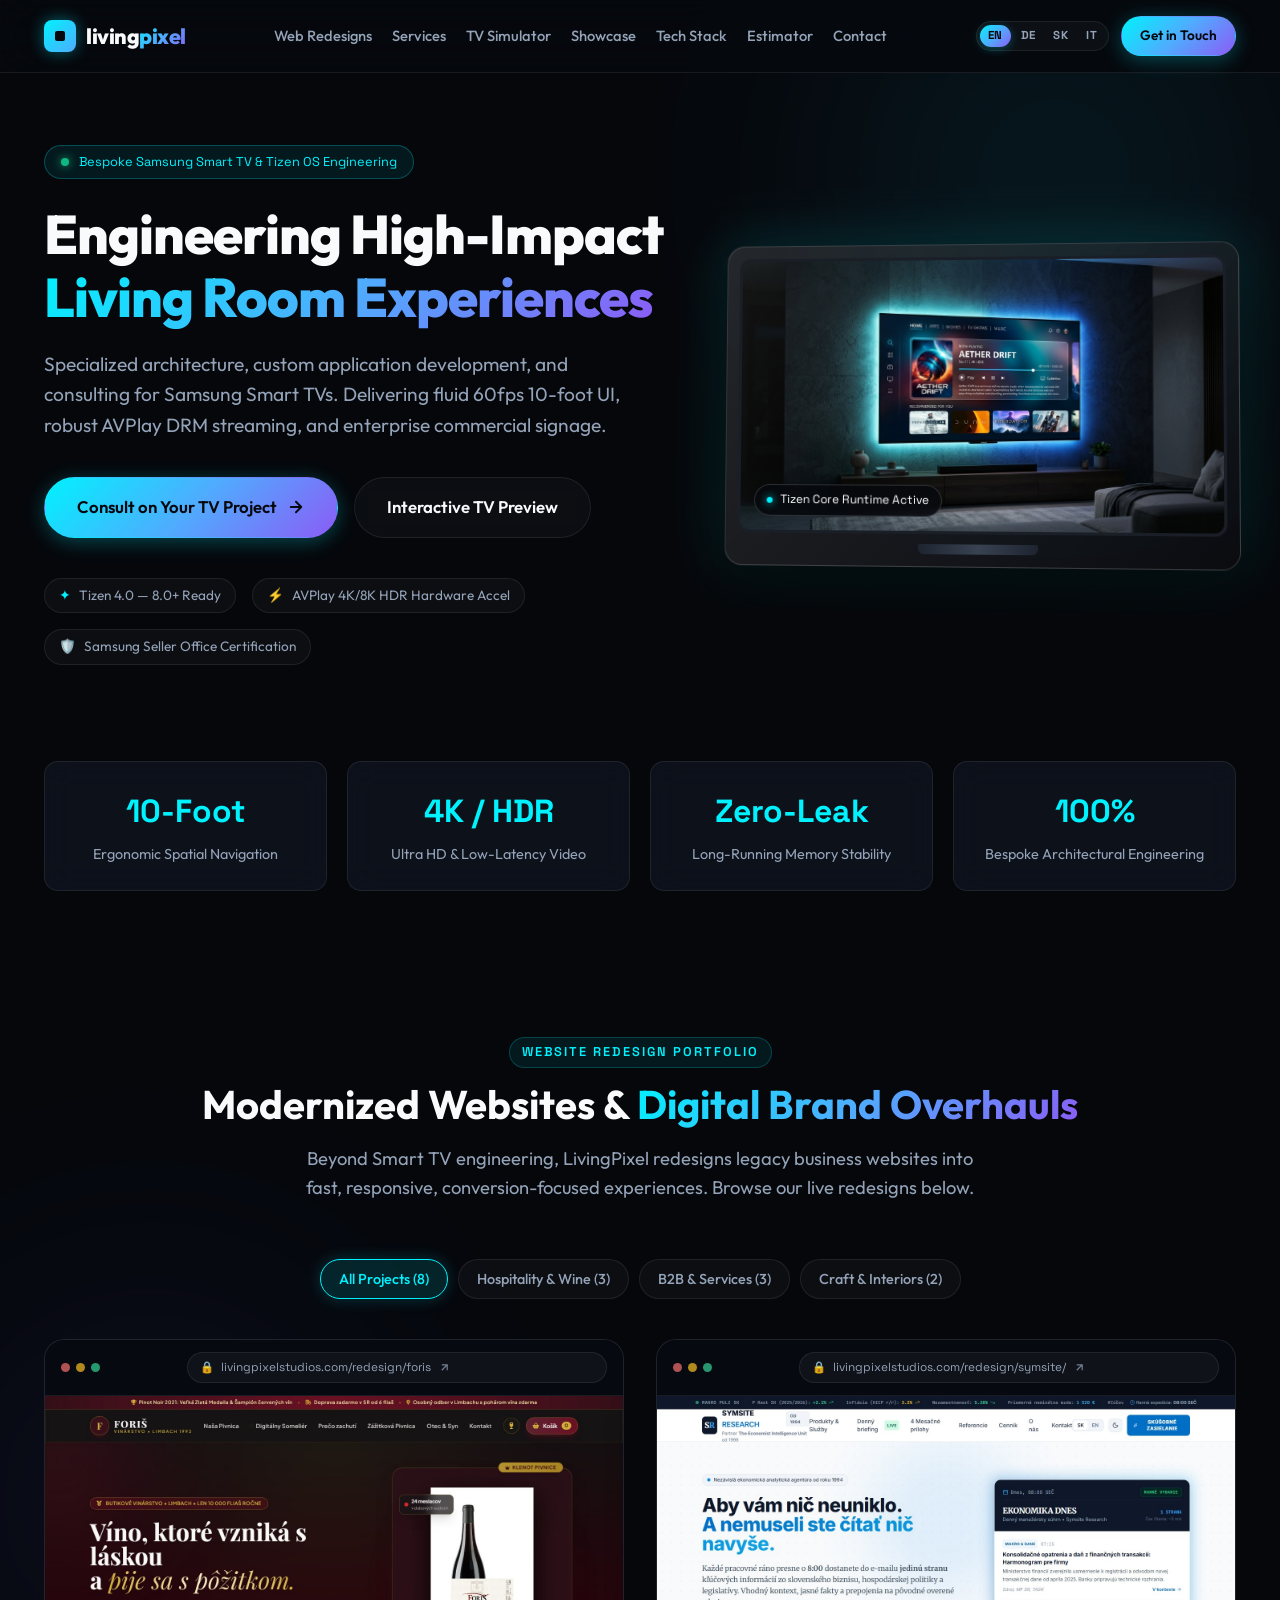
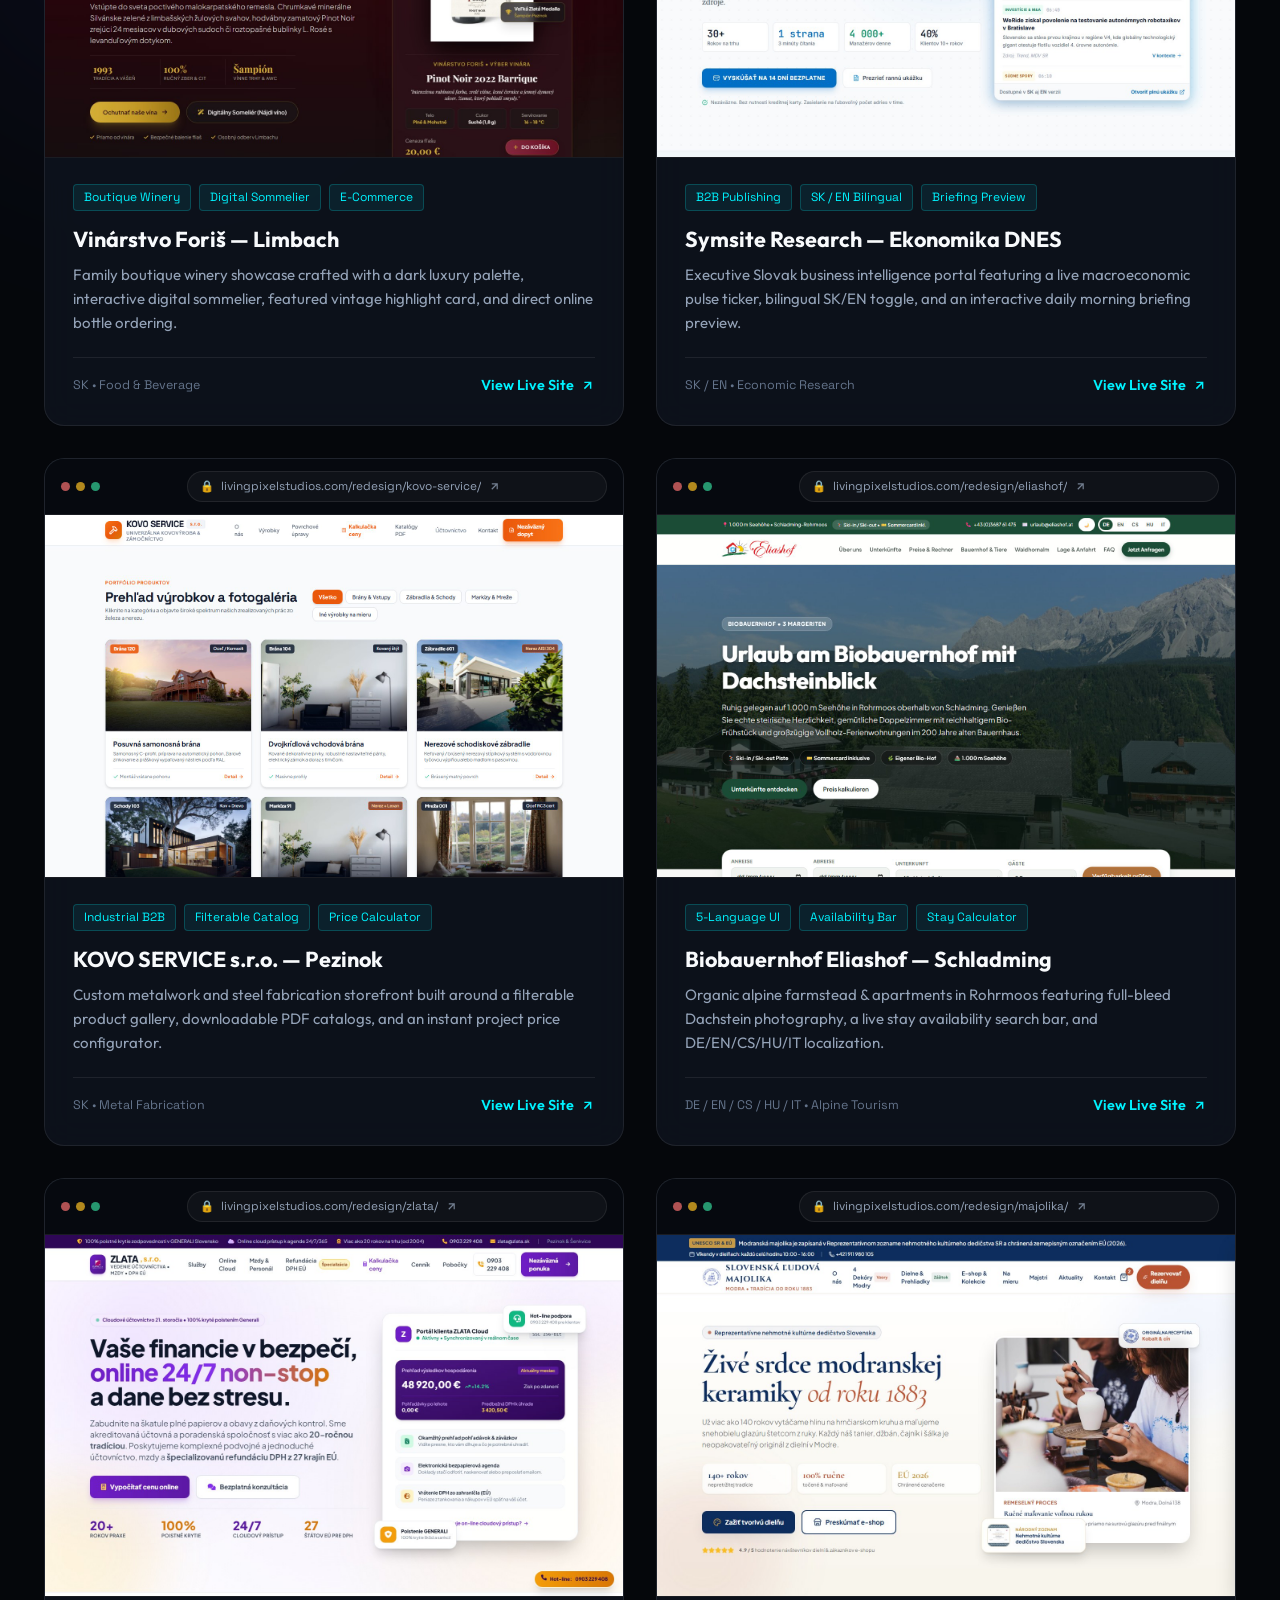
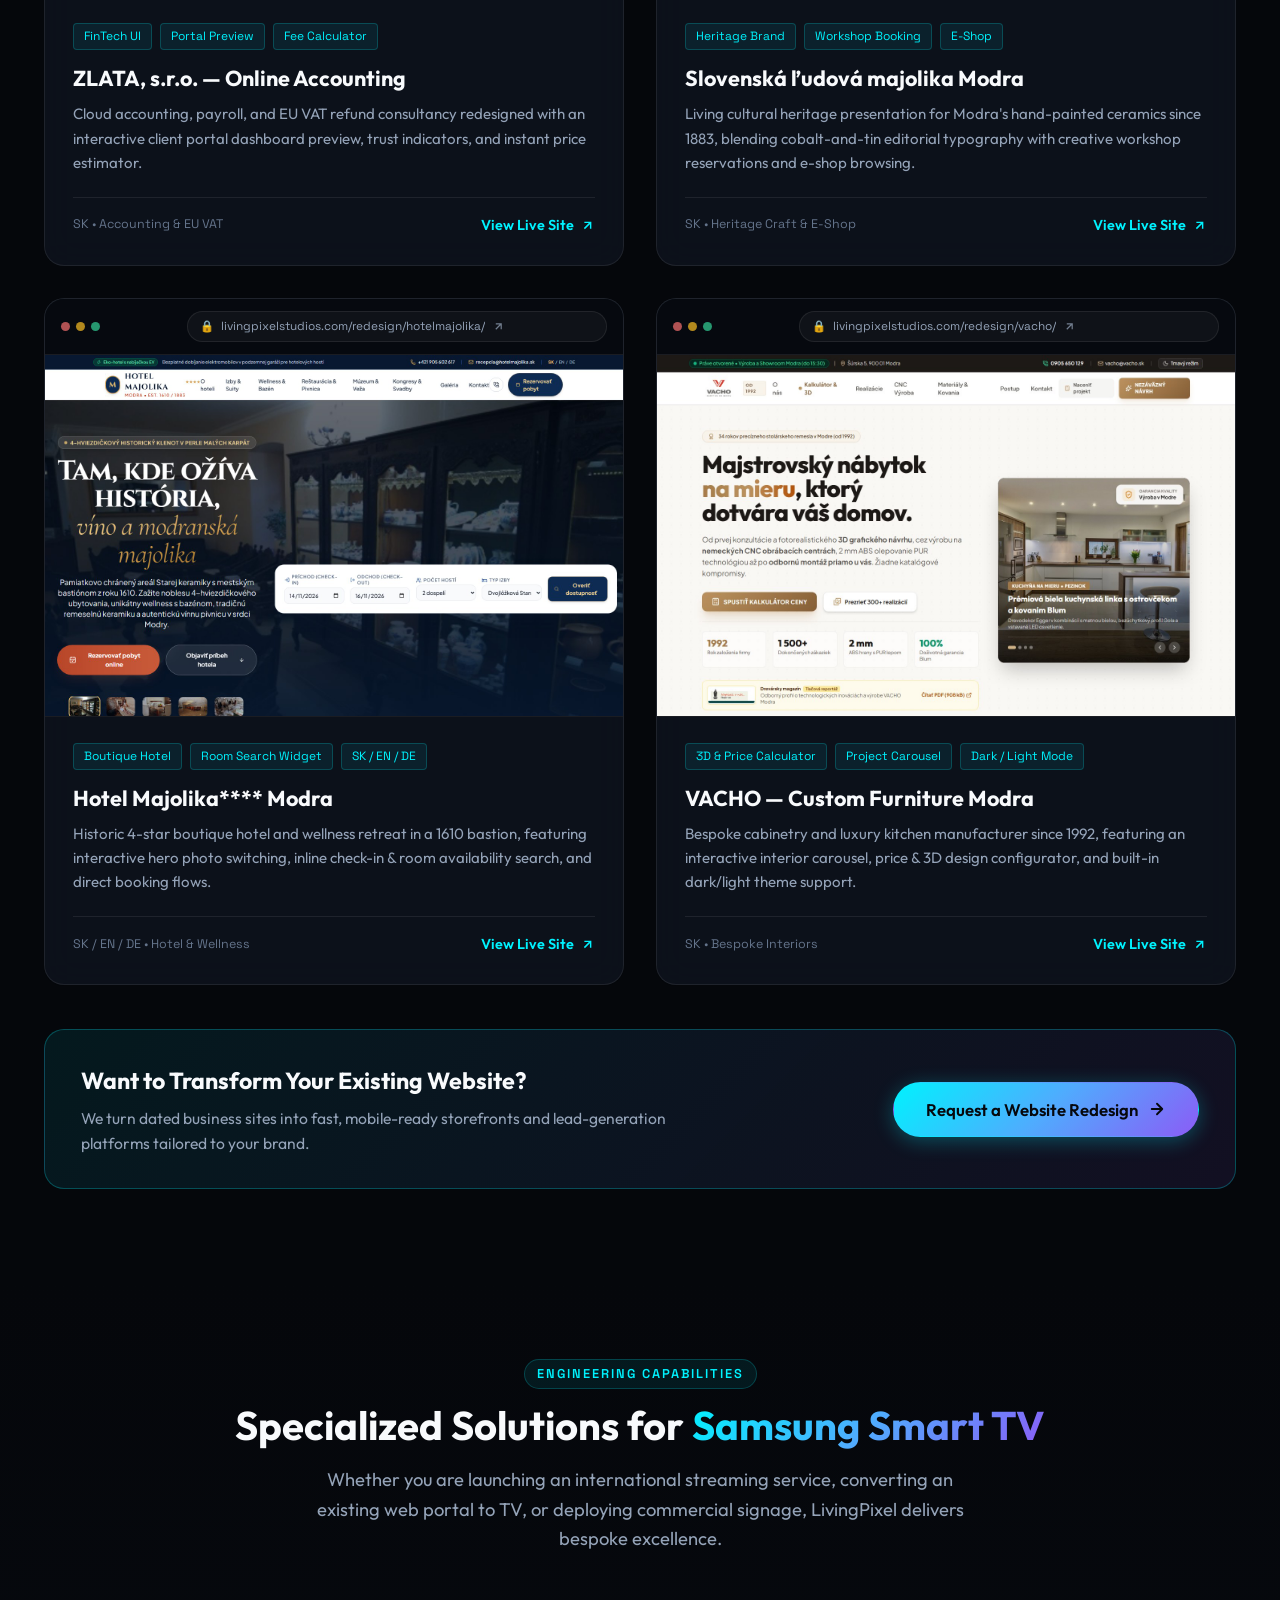
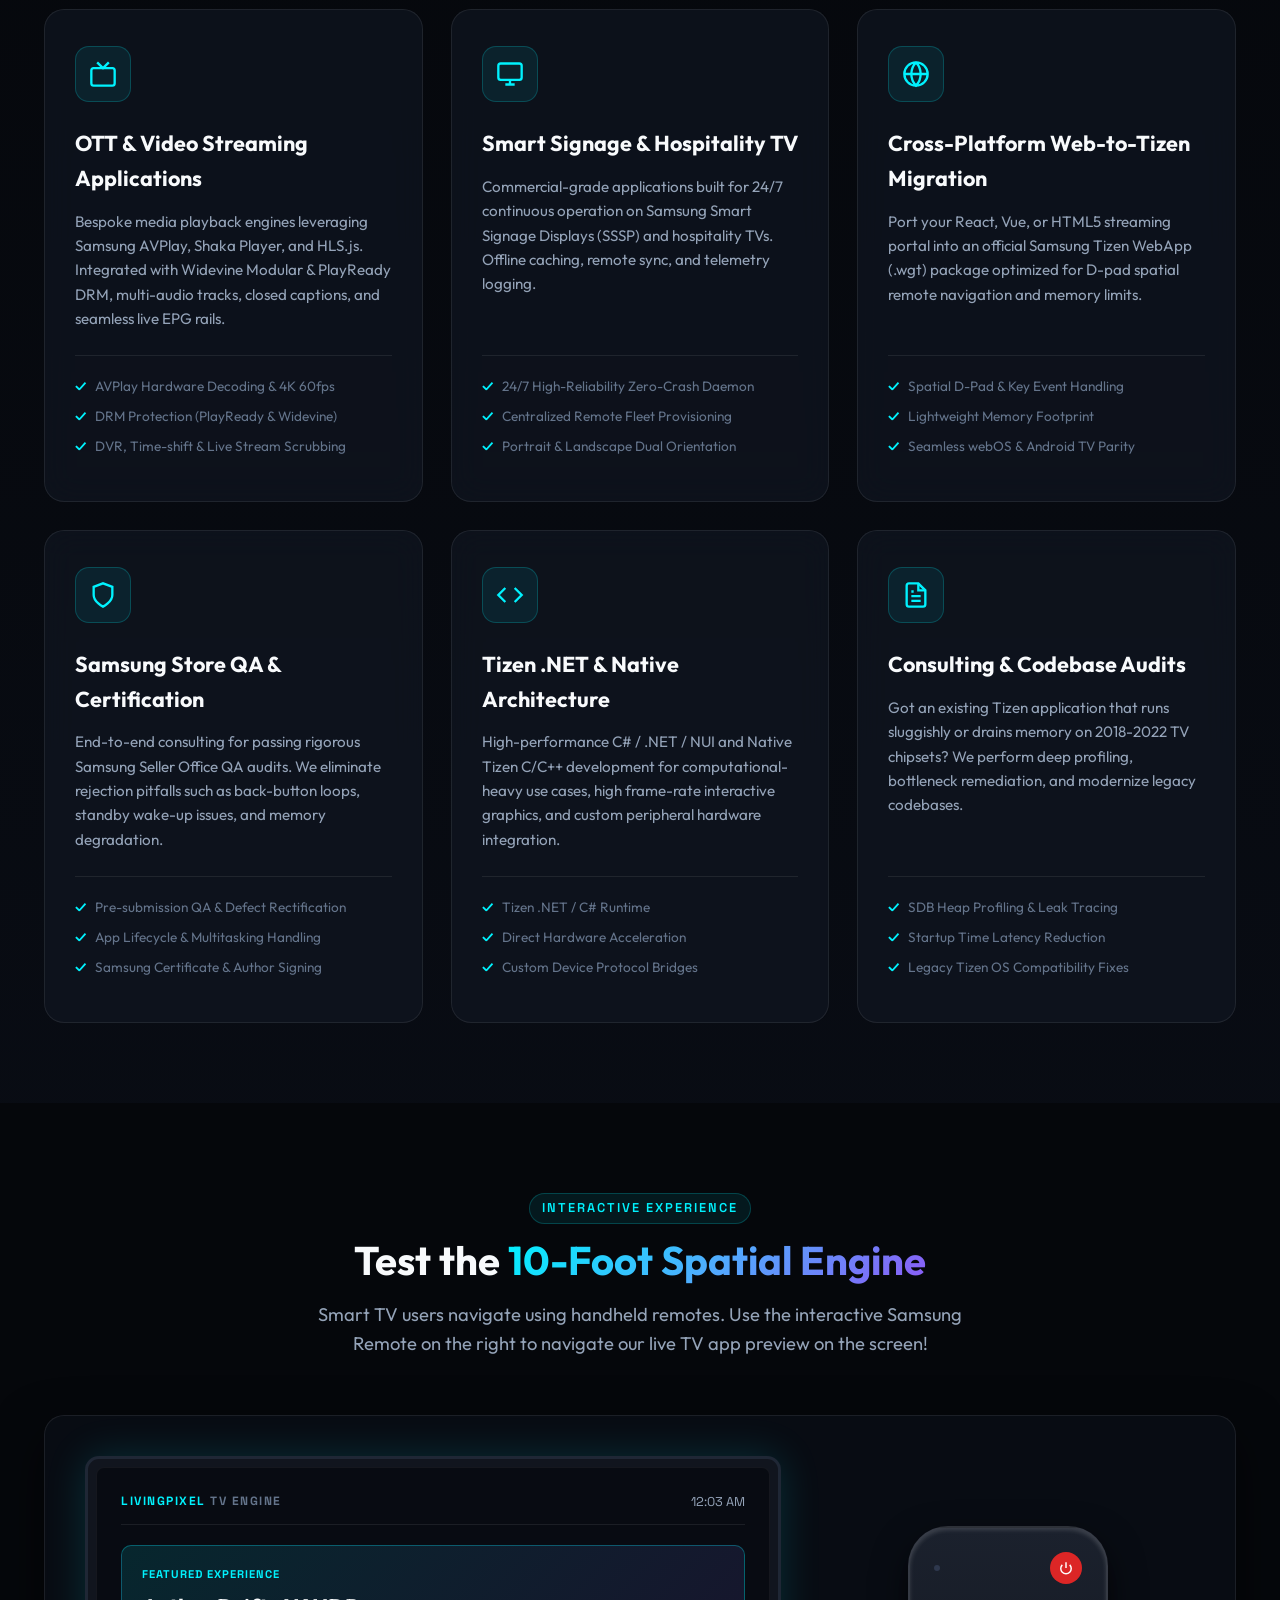
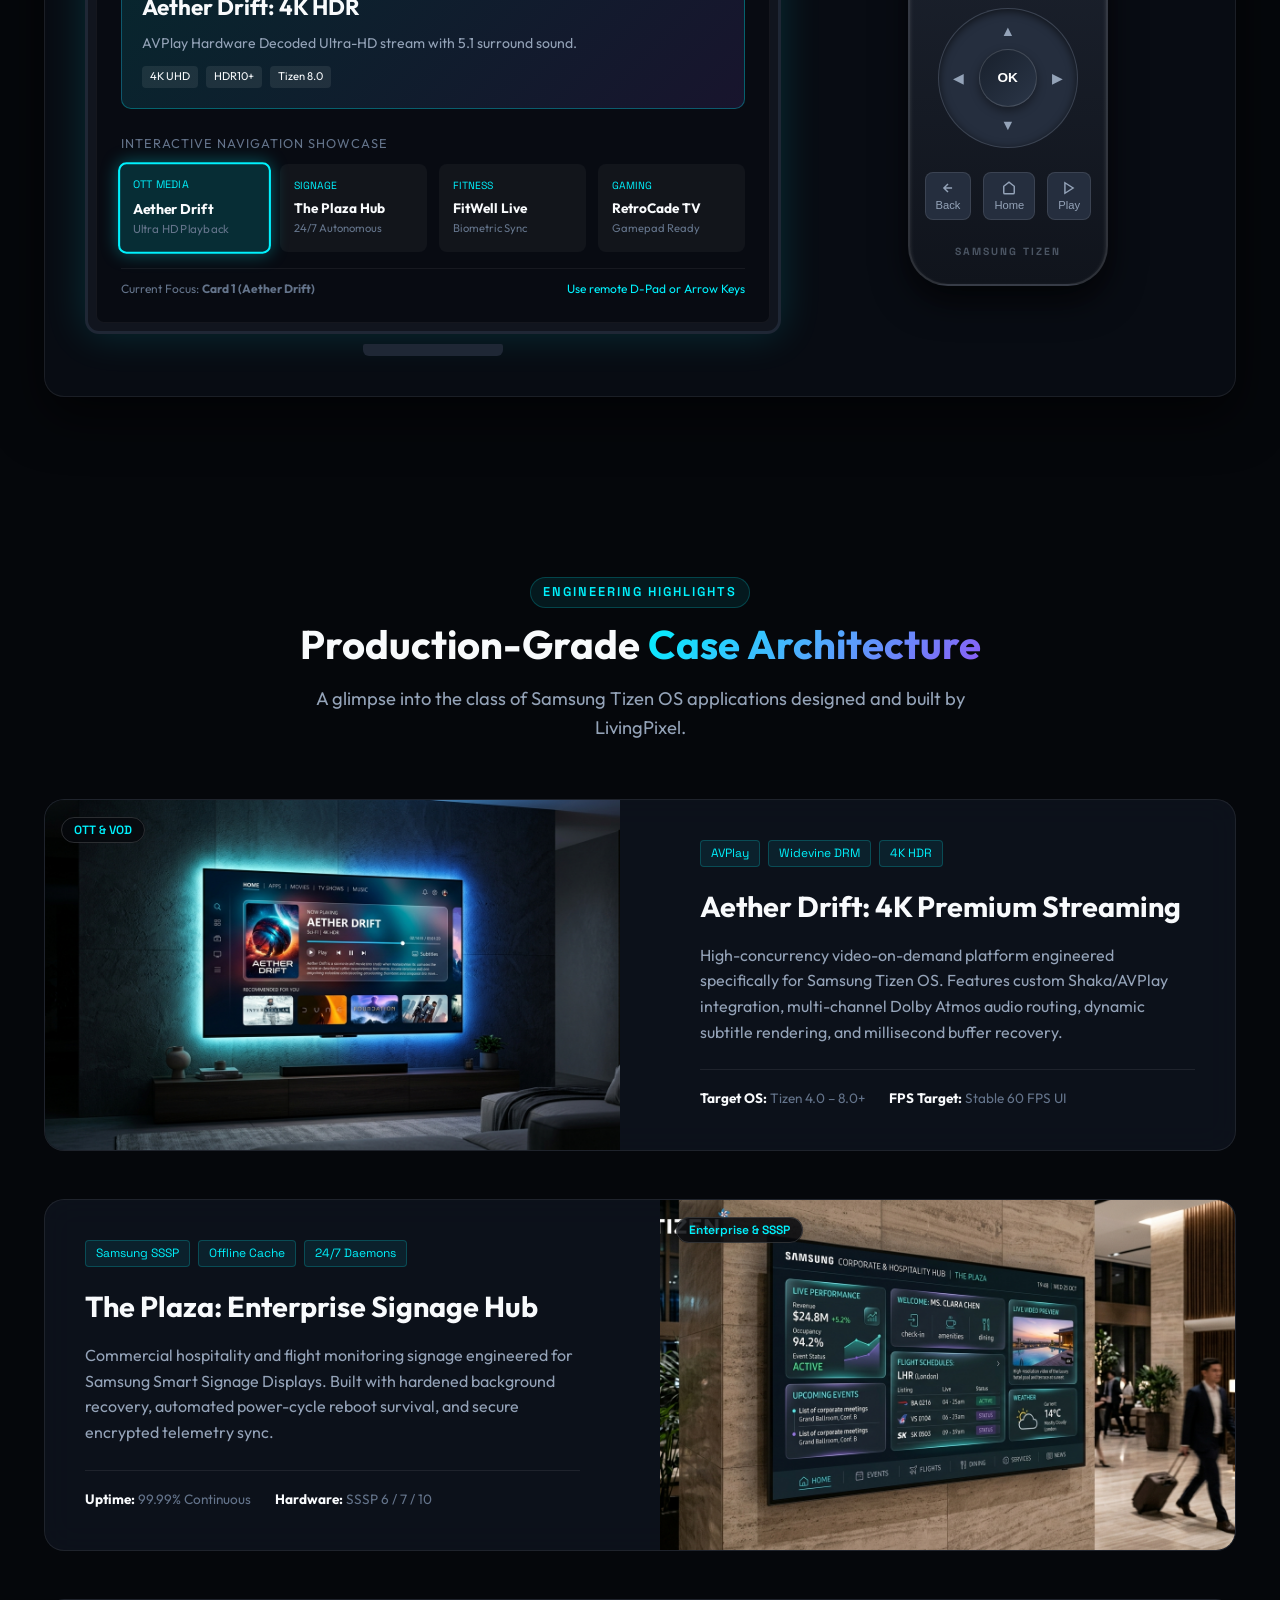
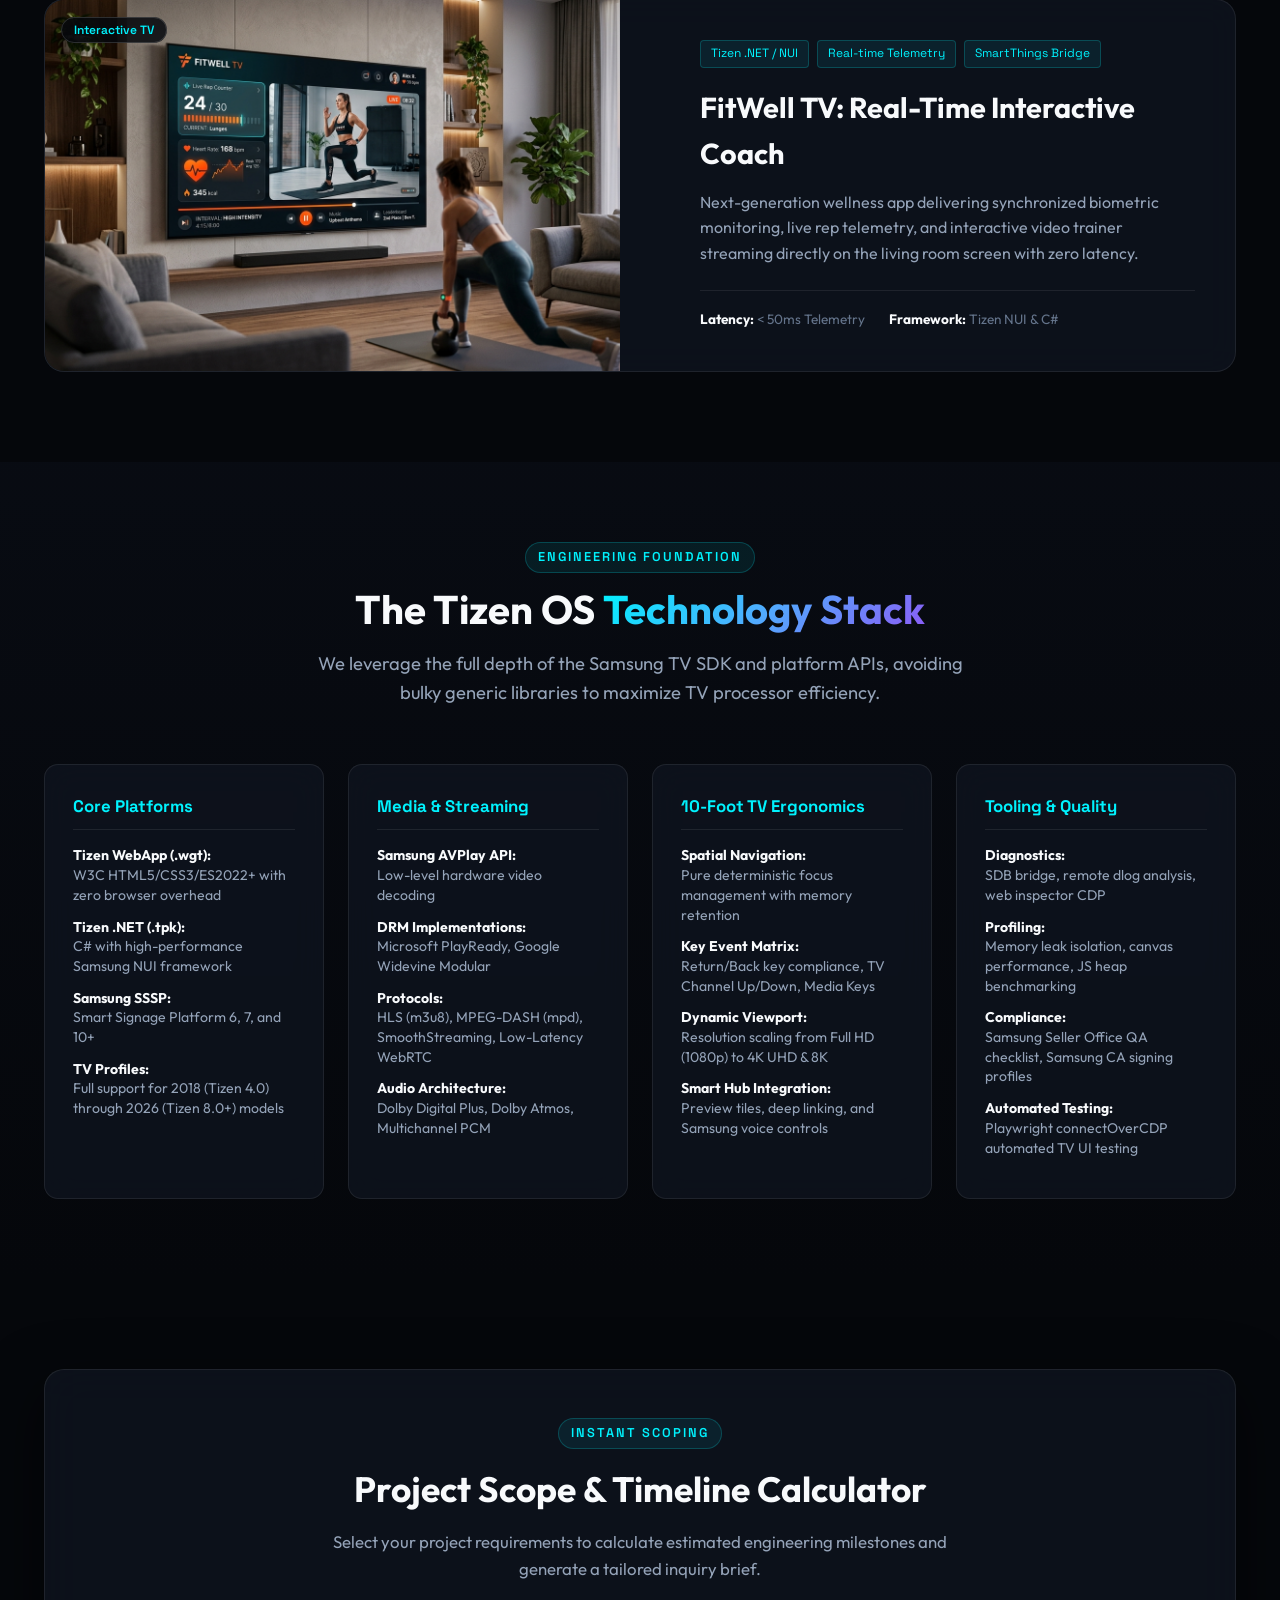
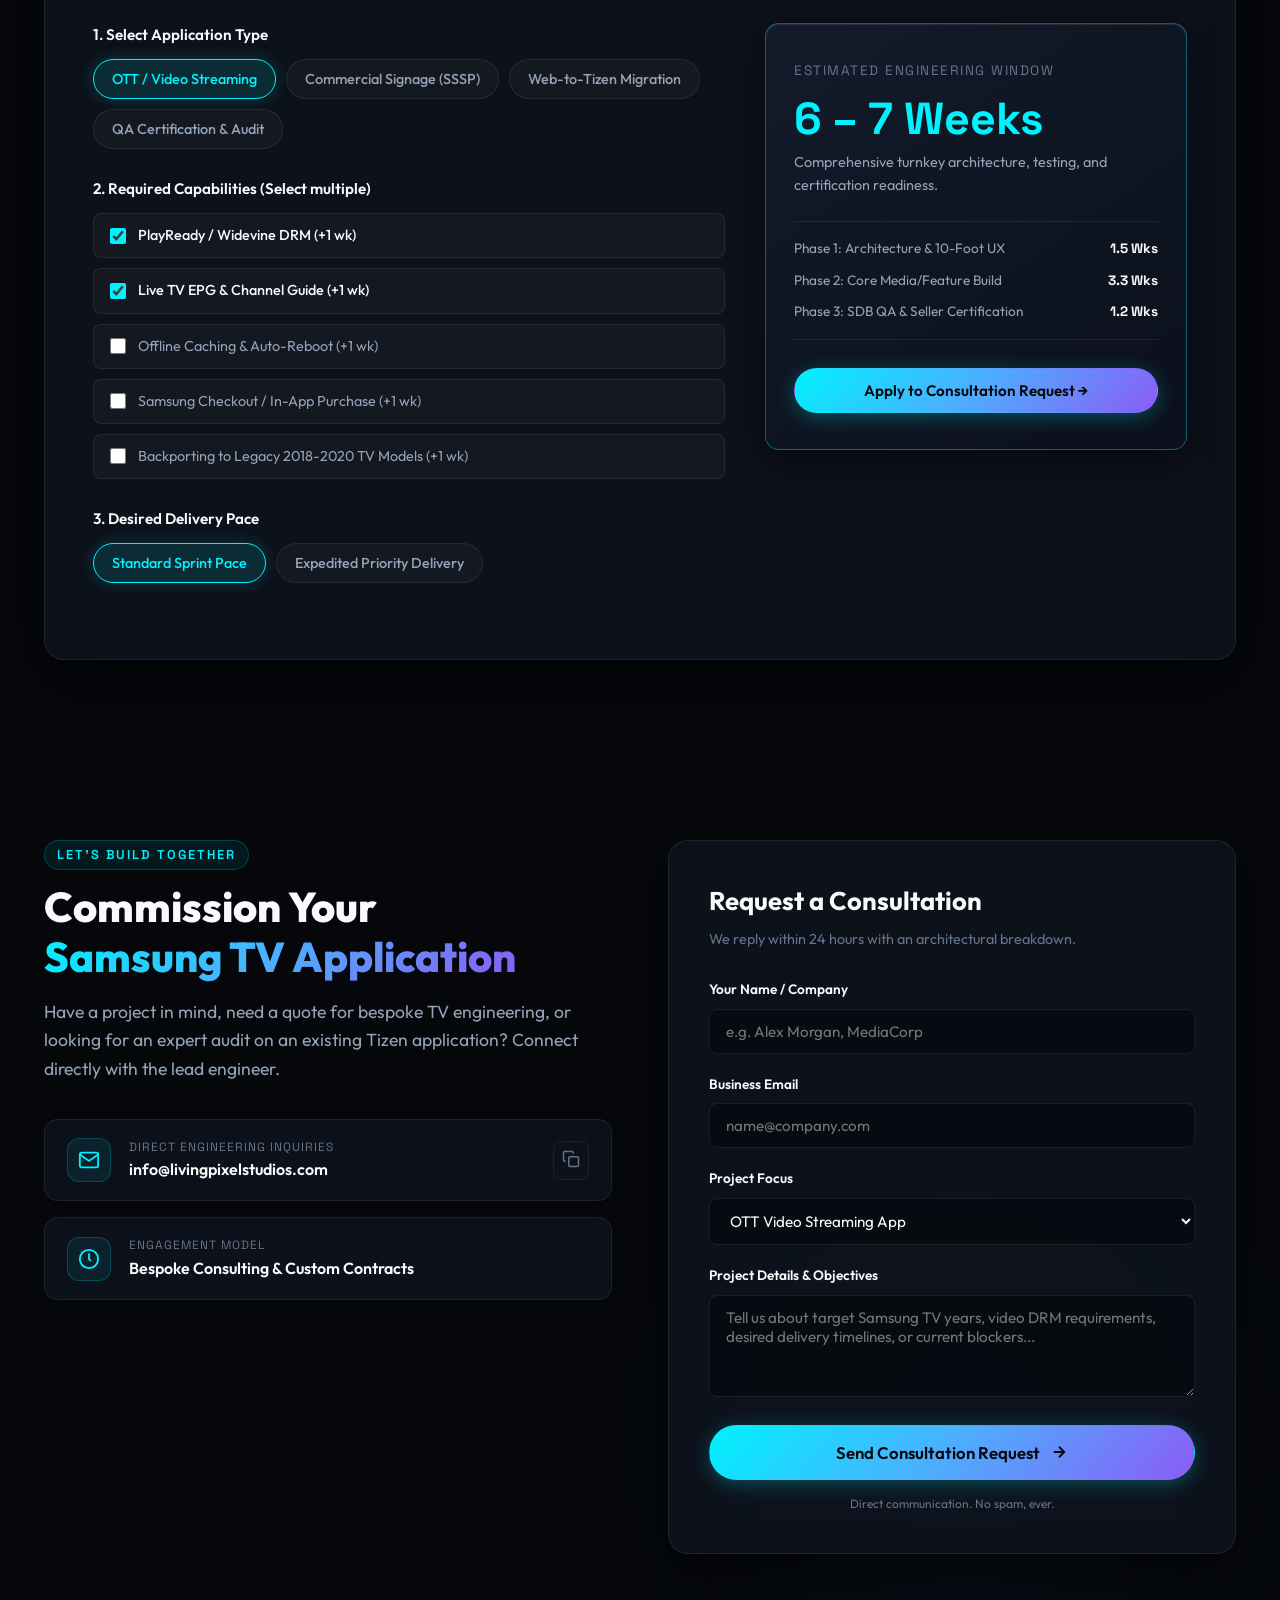
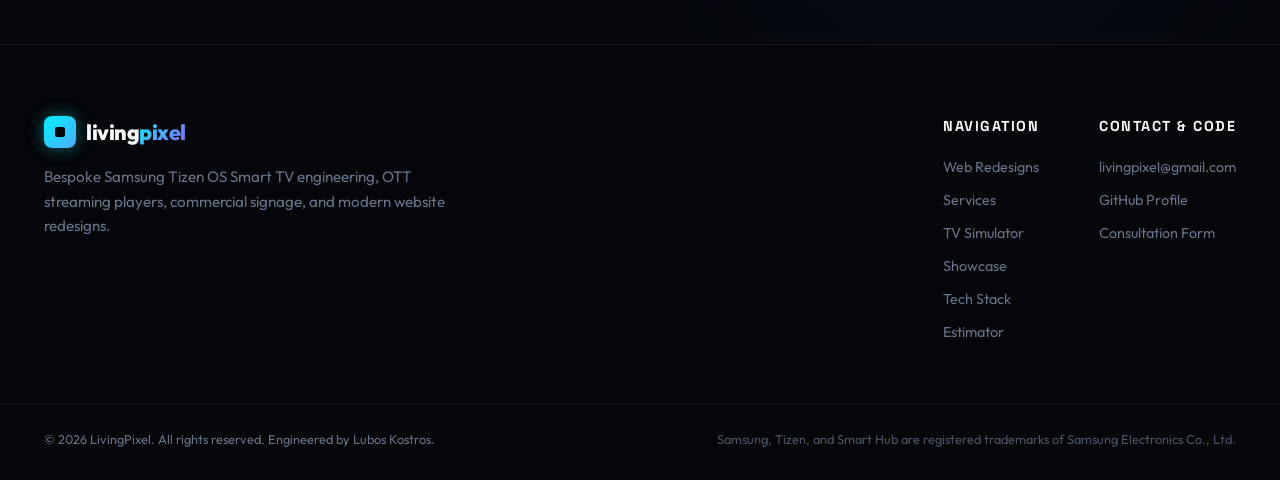
==== commit a142e4b5: "Remove GitHub icon from navbar" ====
--- a/index.html
+++ b/index.html
@@ -61,13 +61,6 @@
           <button type="button" class="lang-btn" data-lang="sk" title="Slovenčina">SK</button>
           <button type="button" class="lang-btn" data-lang="it" title="Italiano">IT</button>
         </div>
-        <a href="https://github.com/tatran" target="_blank" rel="noopener noreferrer" class="btn-icon"
-          aria-label="GitHub Profile">
-          <svg width="20" height="20" viewBox="0 0 24 24" fill="currentColor">
-            <path
-              d="M12 0C5.37 0 0 5.37 0 12c0 5.31 3.435 9.795 8.205 11.385.6.105.825-.255.825-.57 0-.285-.015-1.23-.015-2.235-3.015.555-3.795-.735-4.035-1.41-.135-.345-.72-1.41-1.23-1.695-.42-.225-1.02-.78-.015-.795.945-.015 1.62.87 1.845 1.23 1.08 1.815 2.805 1.305 3.495.99.105-.78.42-1.305.765-1.605-2.67-.3-5.46-1.335-5.46-5.925 0-1.305.465-2.385 1.23-3.225-.12-.3-.54-1.53.12-3.18 0 0 1.005-.315 3.3 1.23.96-.27 1.98-.405 3-.405s2.04.135 3 .405c2.295-1.56 3.3-1.23 3.3-1.23.66 1.65.24 2.88.12 3.18.765.84 1.23 1.905 1.23 3.225 0 4.605-2.805 5.625-5.475 5.925.435.375.81 1.095.81 2.22 0 1.605-.015 2.895-.015 3.3 0 .315.225.69.825.57A12.02 12.02 0 0024 12c0-6.63-5.37-12-12-12z" />
-          </svg>
-        </a>
         <a href="#contact" class="btn btn-primary btn-sm" data-i18n="navCta">Get in Touch</a>
         <button class="mobile-toggle" id="mobileToggle" aria-label="Toggle Navigation Menu">
           <span></span>
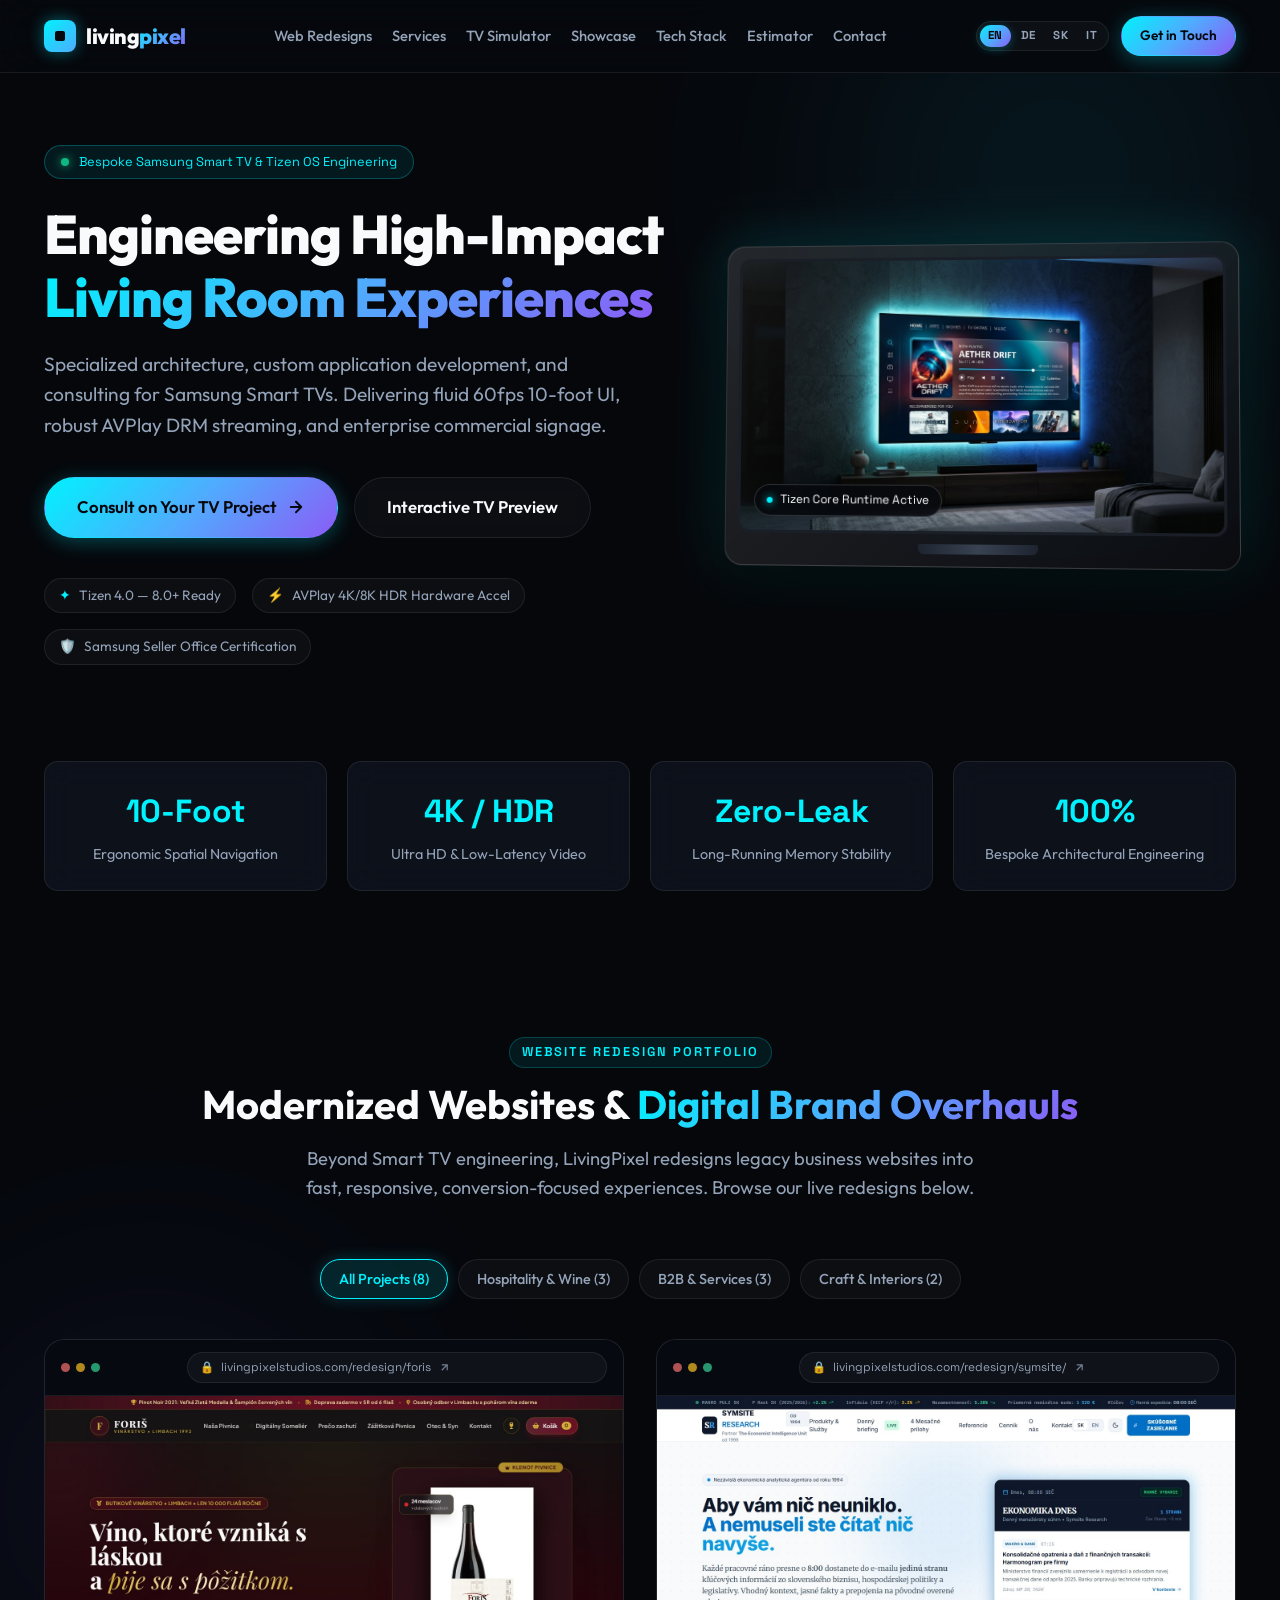
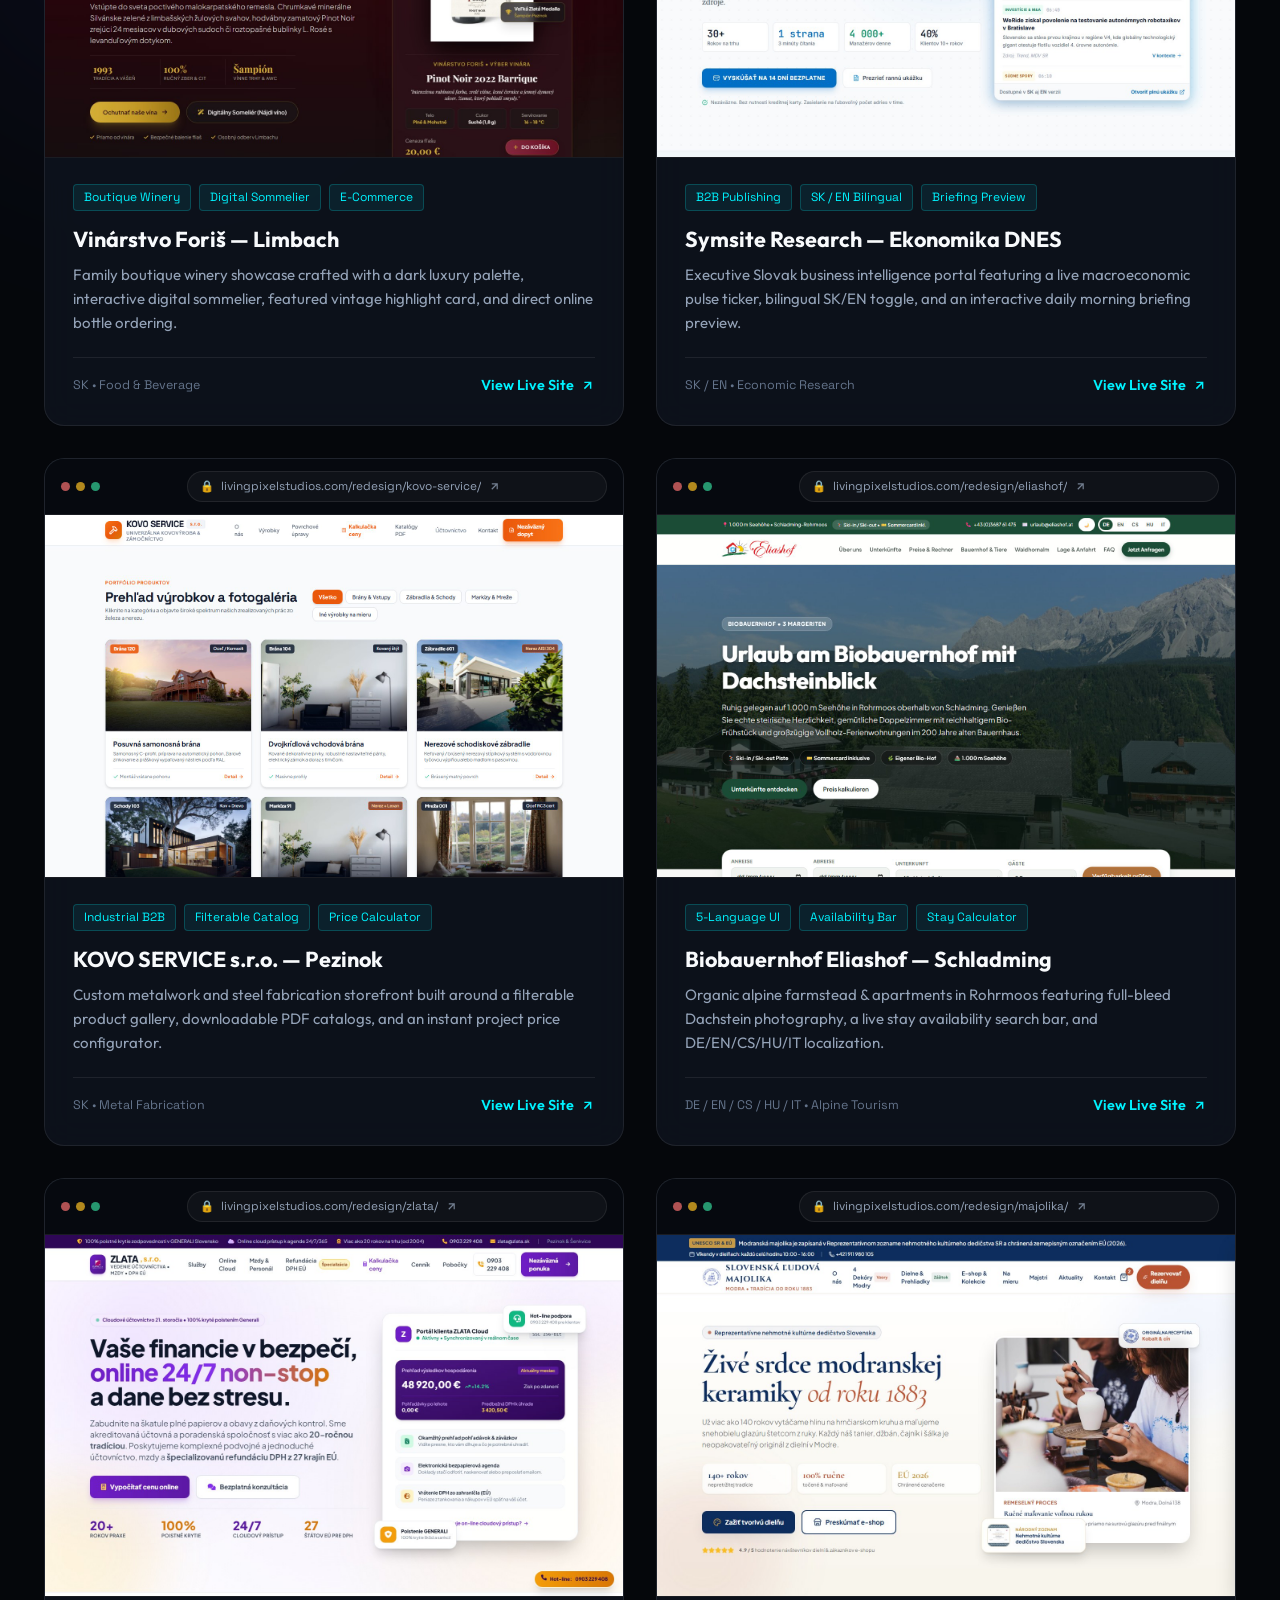
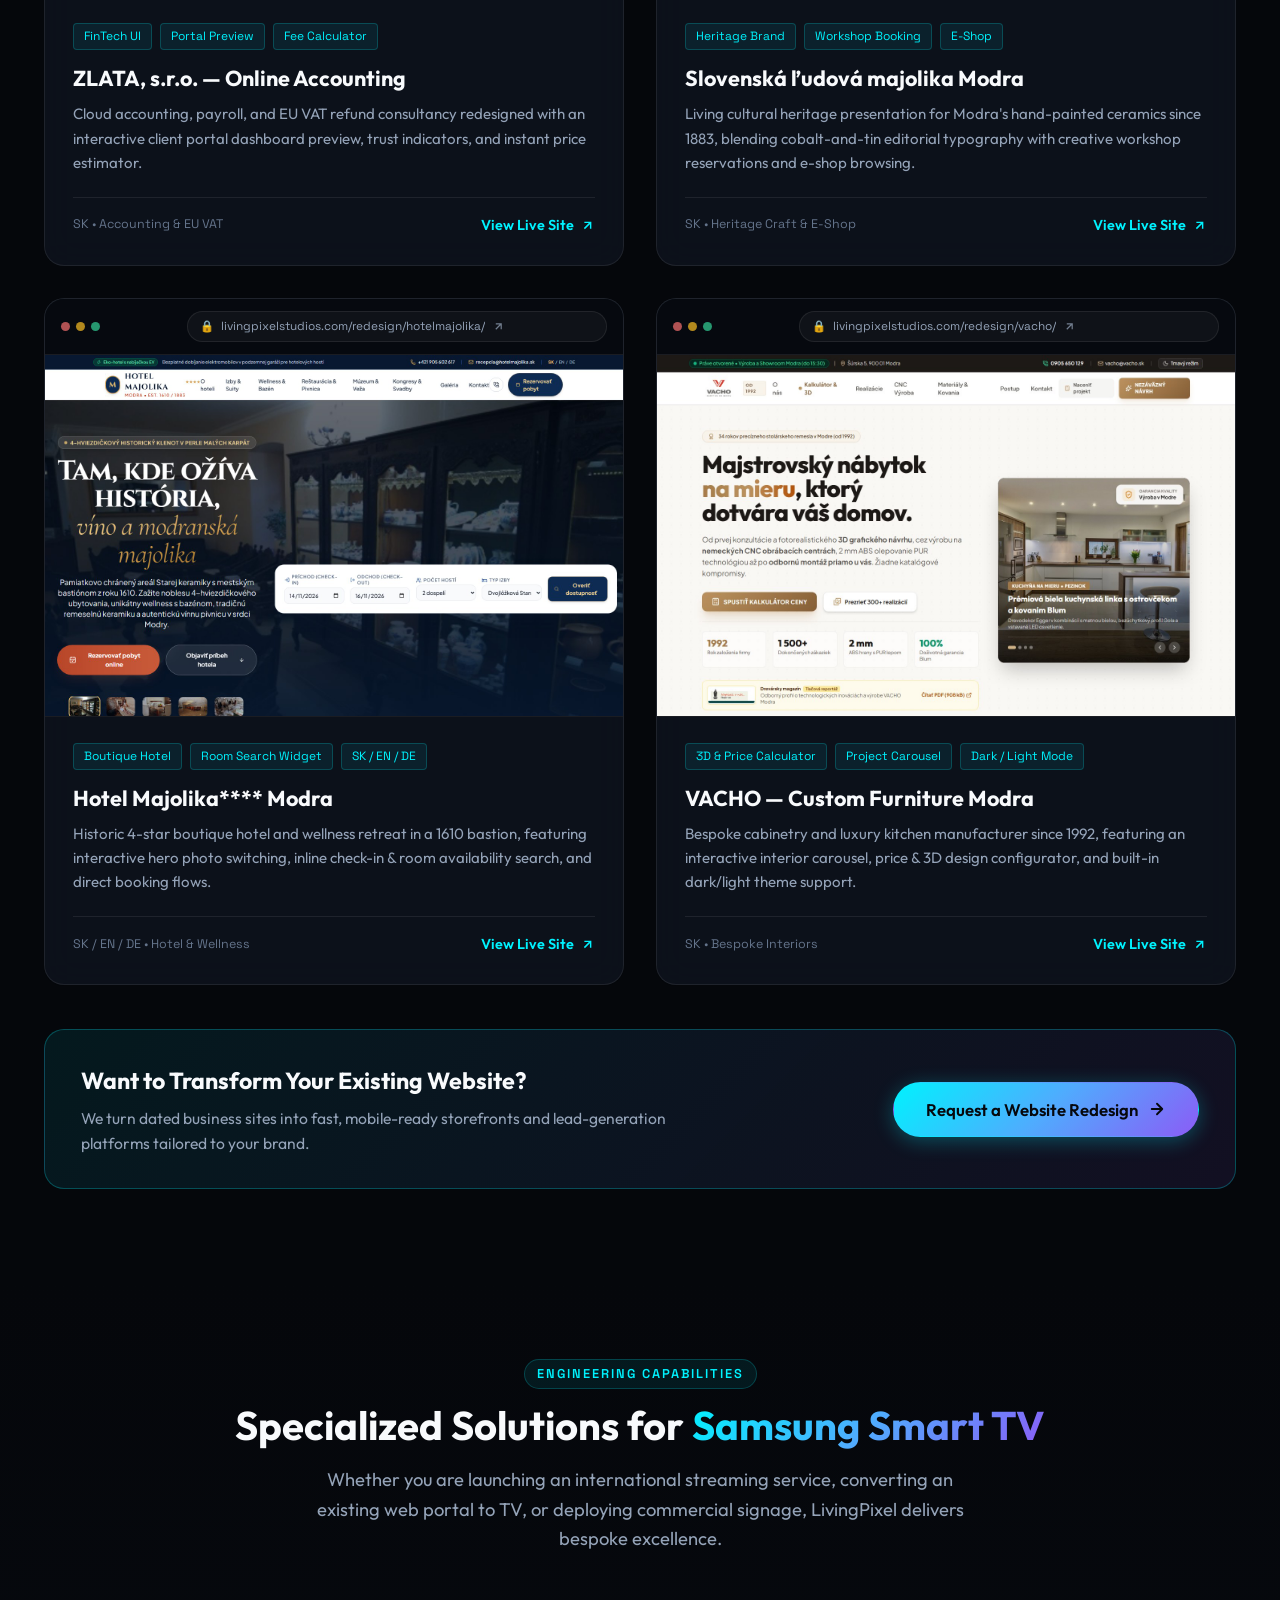
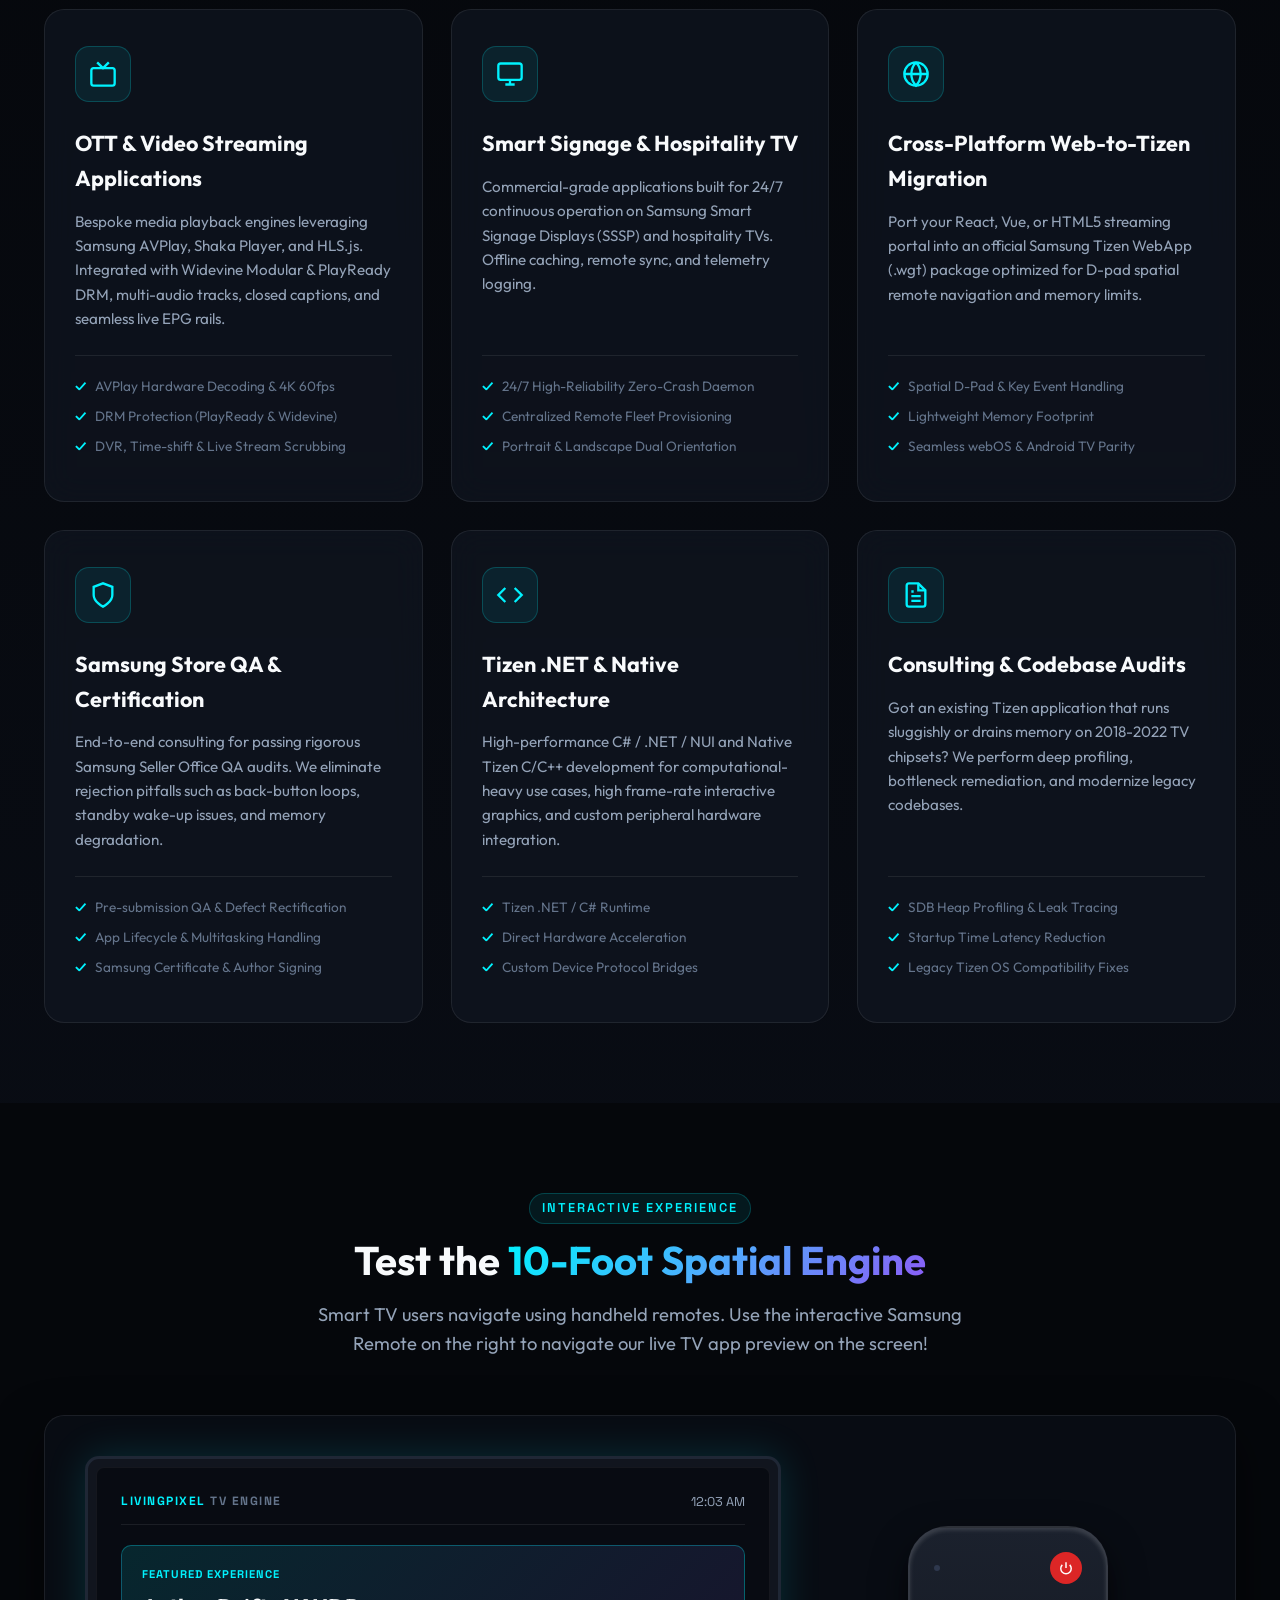
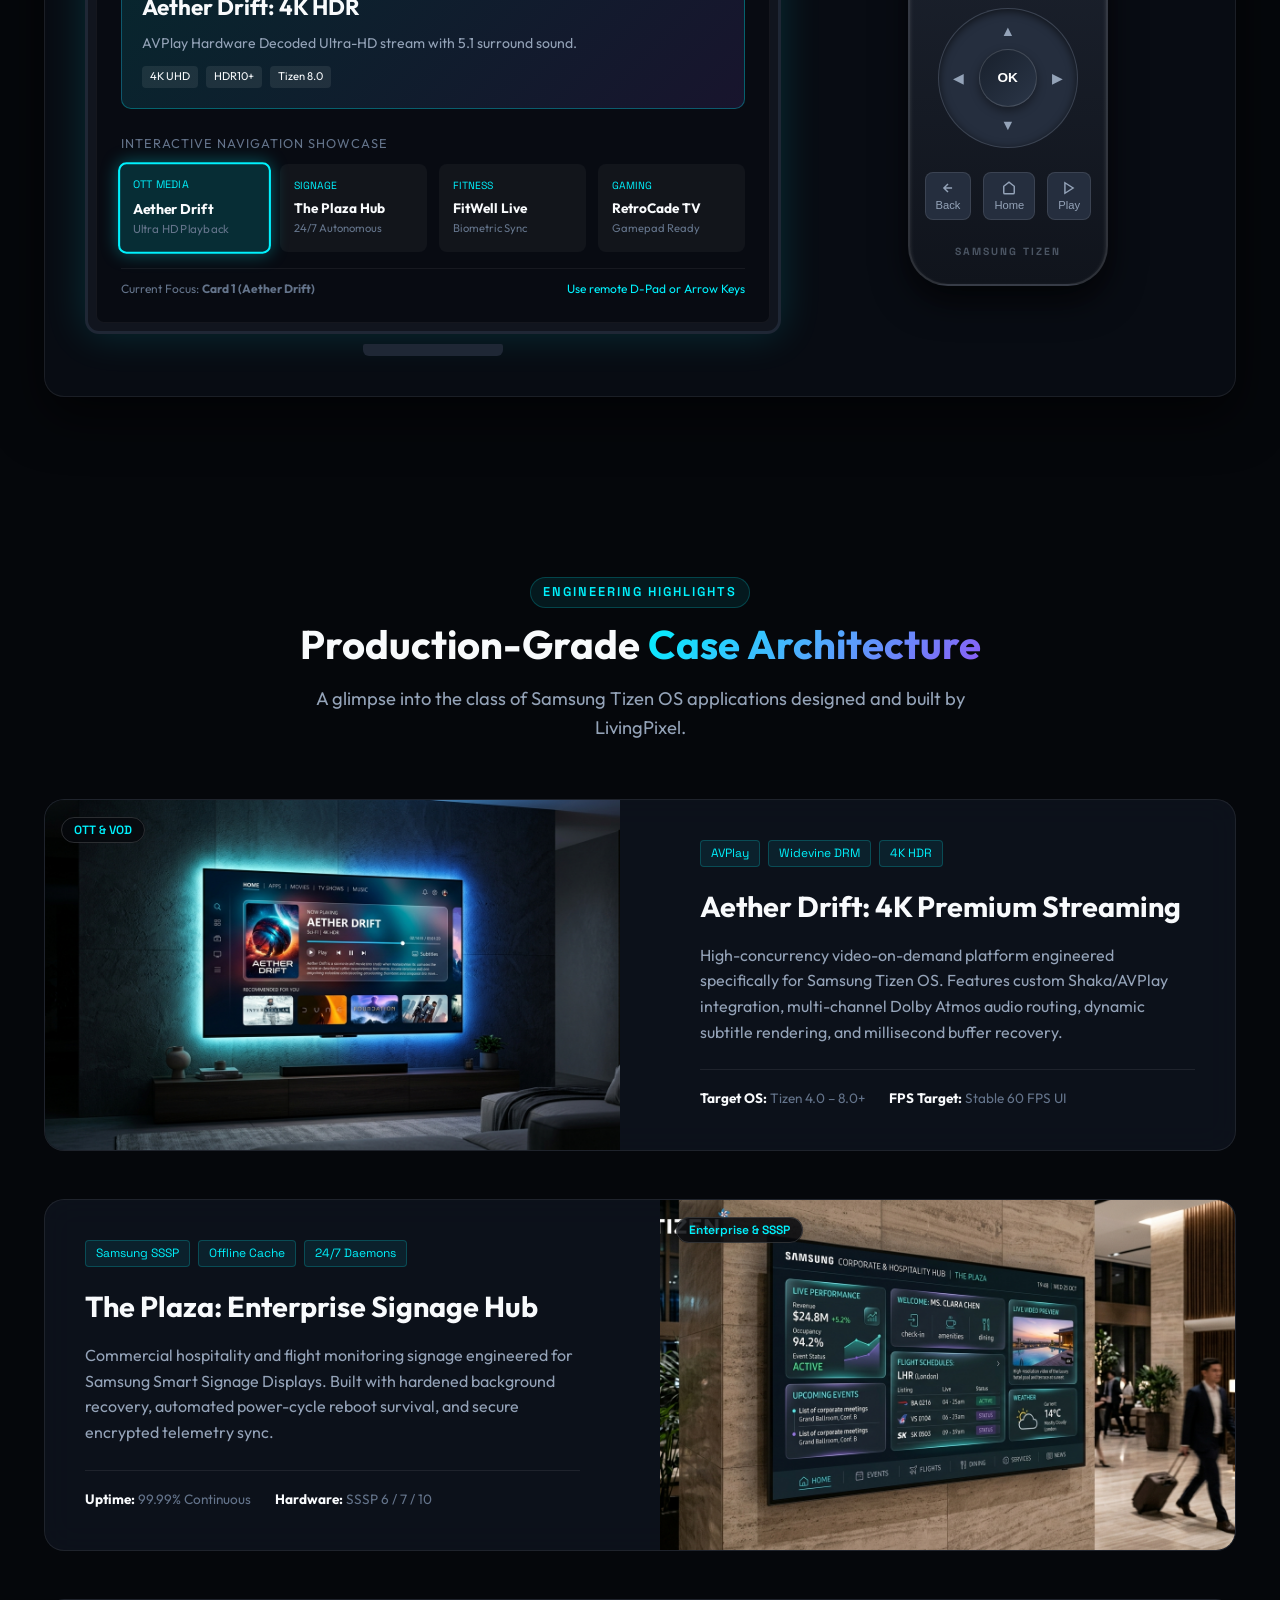
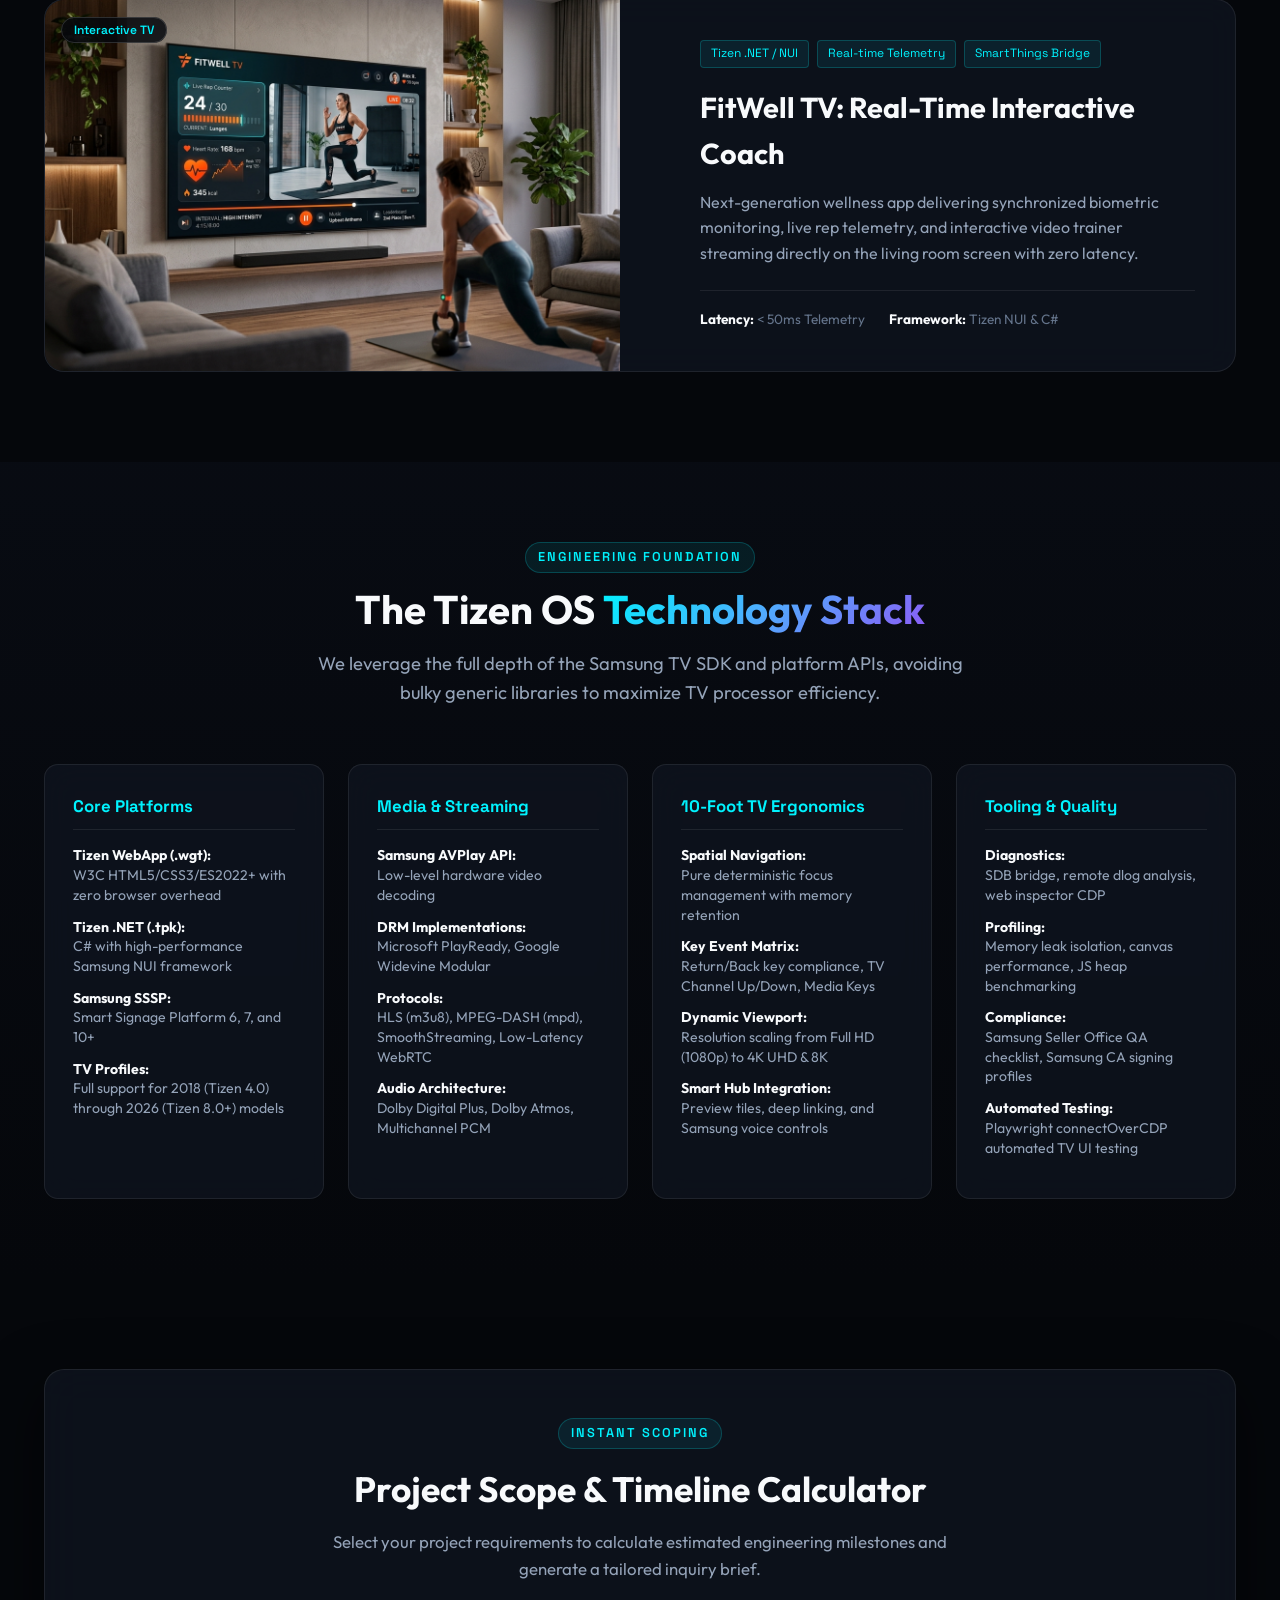
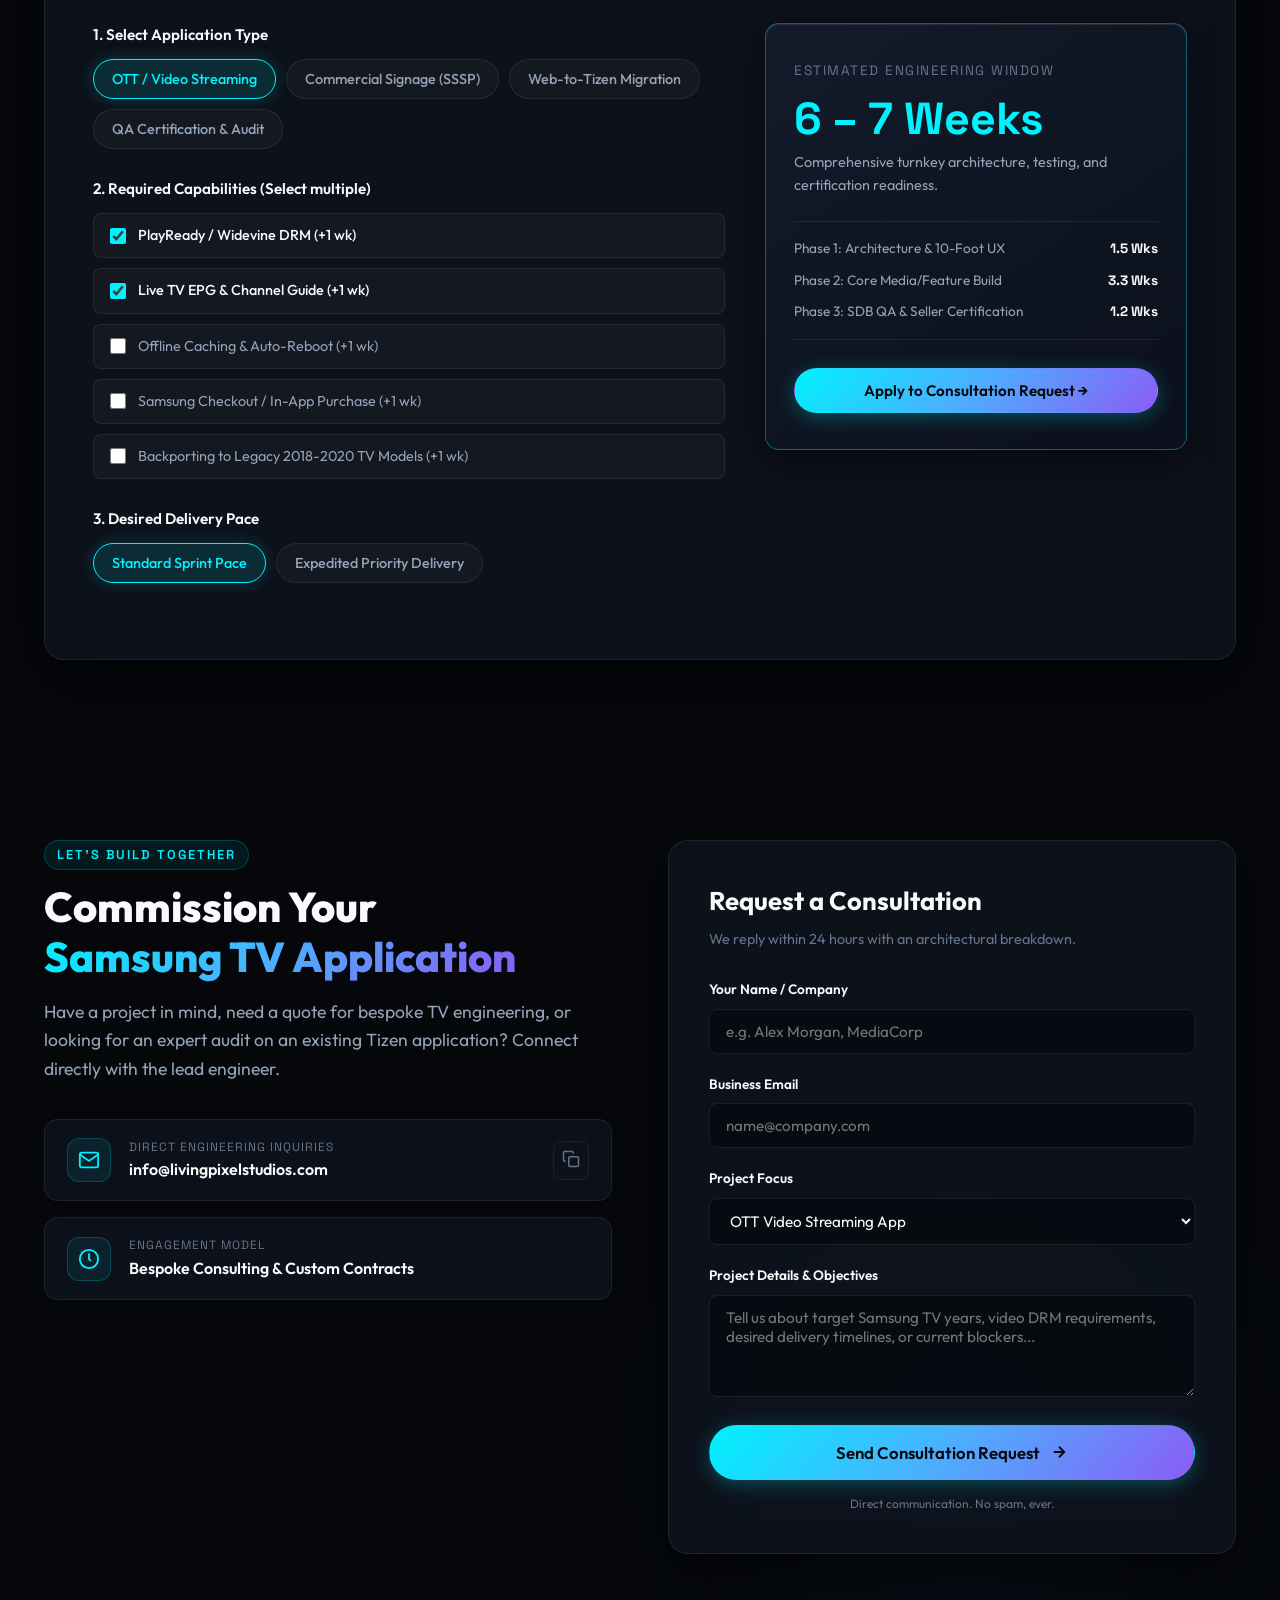
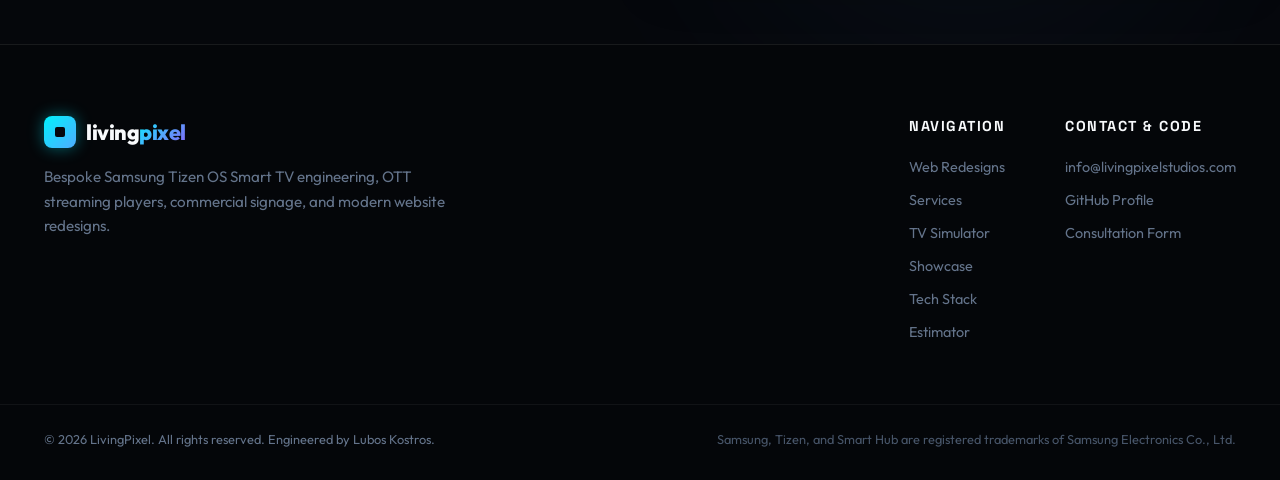
==== commit 136f3fec: "Add robots.txt for SEO, fix app.js header, and unify contact email" ====
--- a/index.html
+++ b/index.html
@@ -1131,7 +1131,7 @@
               </div>
               <div class="contact-details">
                 <span class="contact-label" data-i18n="contactEmailLabel">Direct Engineering Inquiries</span>
-                <a href="mailto:tatran.eu@gmail.com" class="contact-value"
+                <a href="mailto:info@livingpixelstudios.com" class="contact-value"
                   id="emailLink">info@livingpixelstudios.com</a>
               </div>
               <button class="btn-copy" id="copyEmailBtn" title="Copy Email to Clipboard" aria-label="Copy Email">
@@ -1232,7 +1232,7 @@
         </div>
         <div class="footer-col">
           <h4 data-i18n="footerContactTitle">Contact &amp; Code</h4>
-          <a href="mailto:livingpixel@gmail.com">livingpixel@gmail.com</a>
+          <a href="mailto:info@livingpixelstudios.com">info@livingpixelstudios.com</a>
           <a href="https://github.com/tatran" target="_blank" rel="noopener noreferrer" data-i18n="footerGithubLink">GitHub Profile</a>
           <a href="#contact" data-i18n="footerFormLink">Consultation Form</a>
         </div>
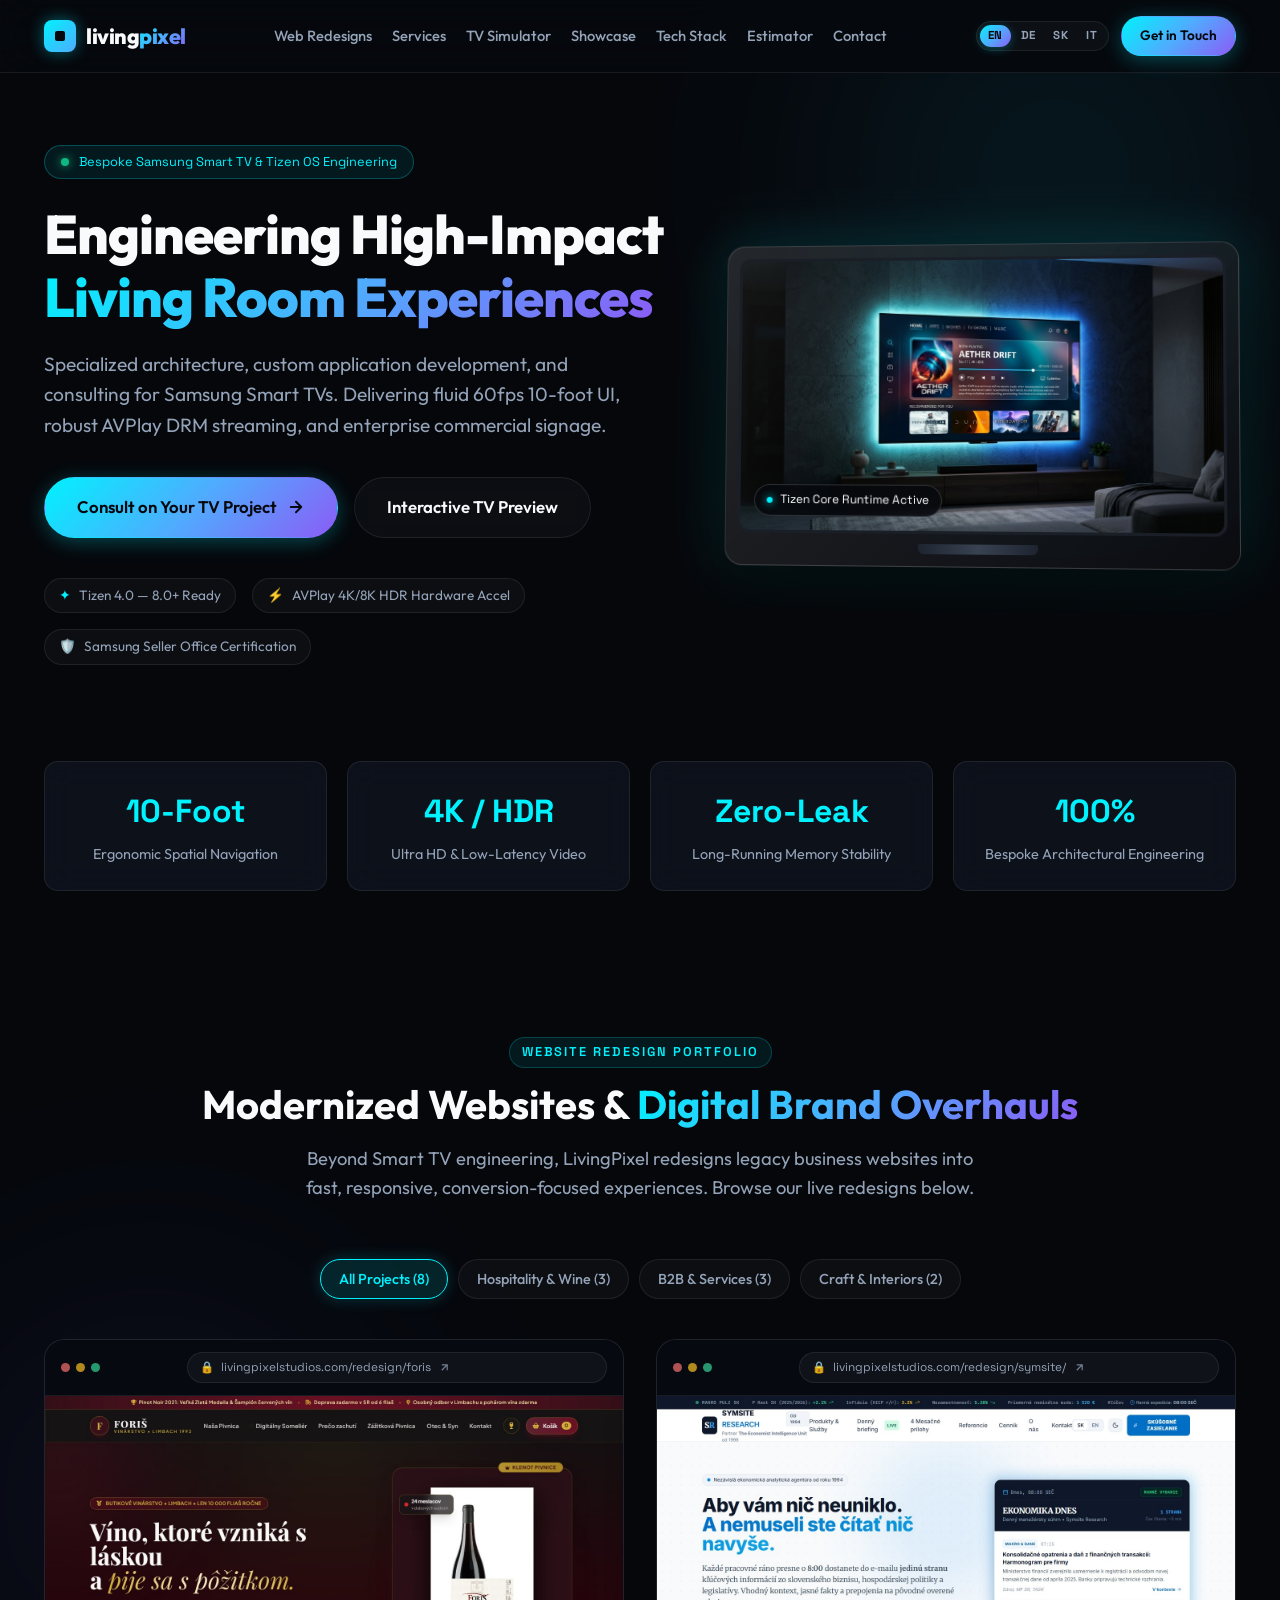
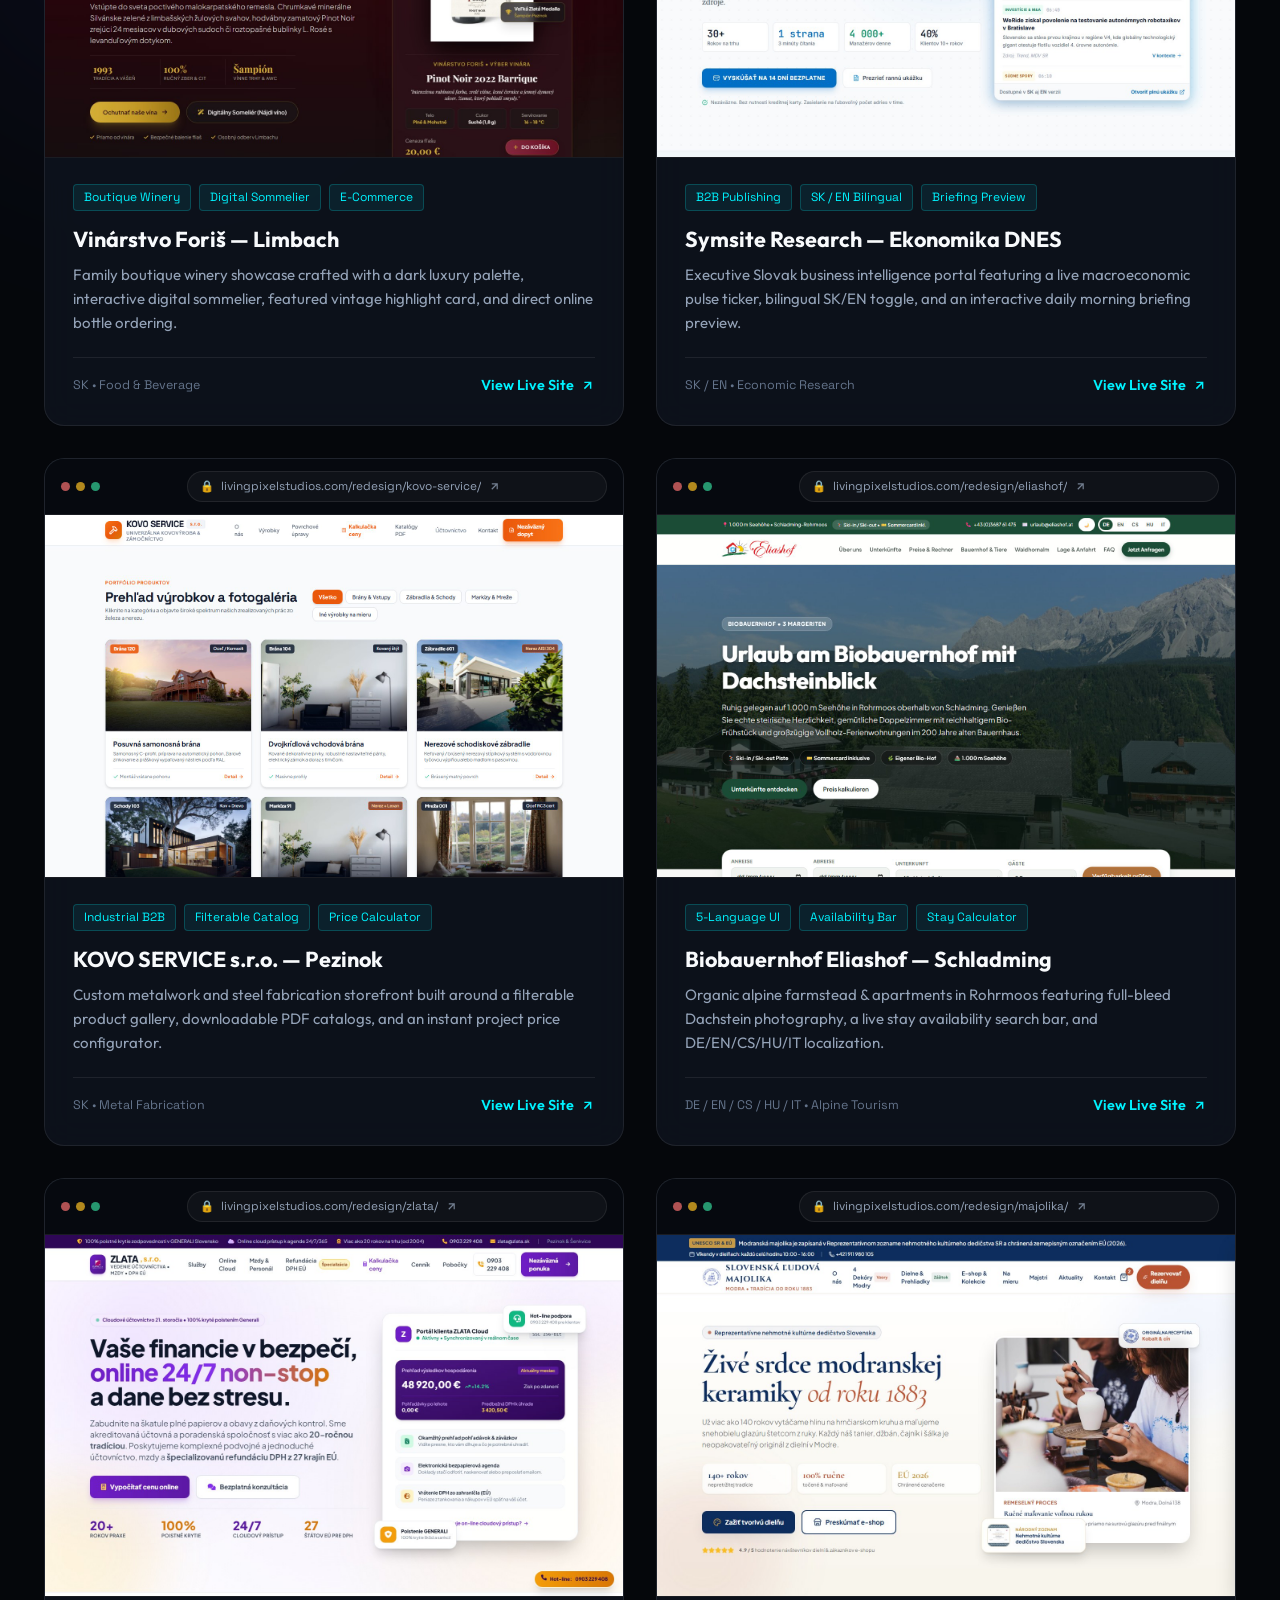
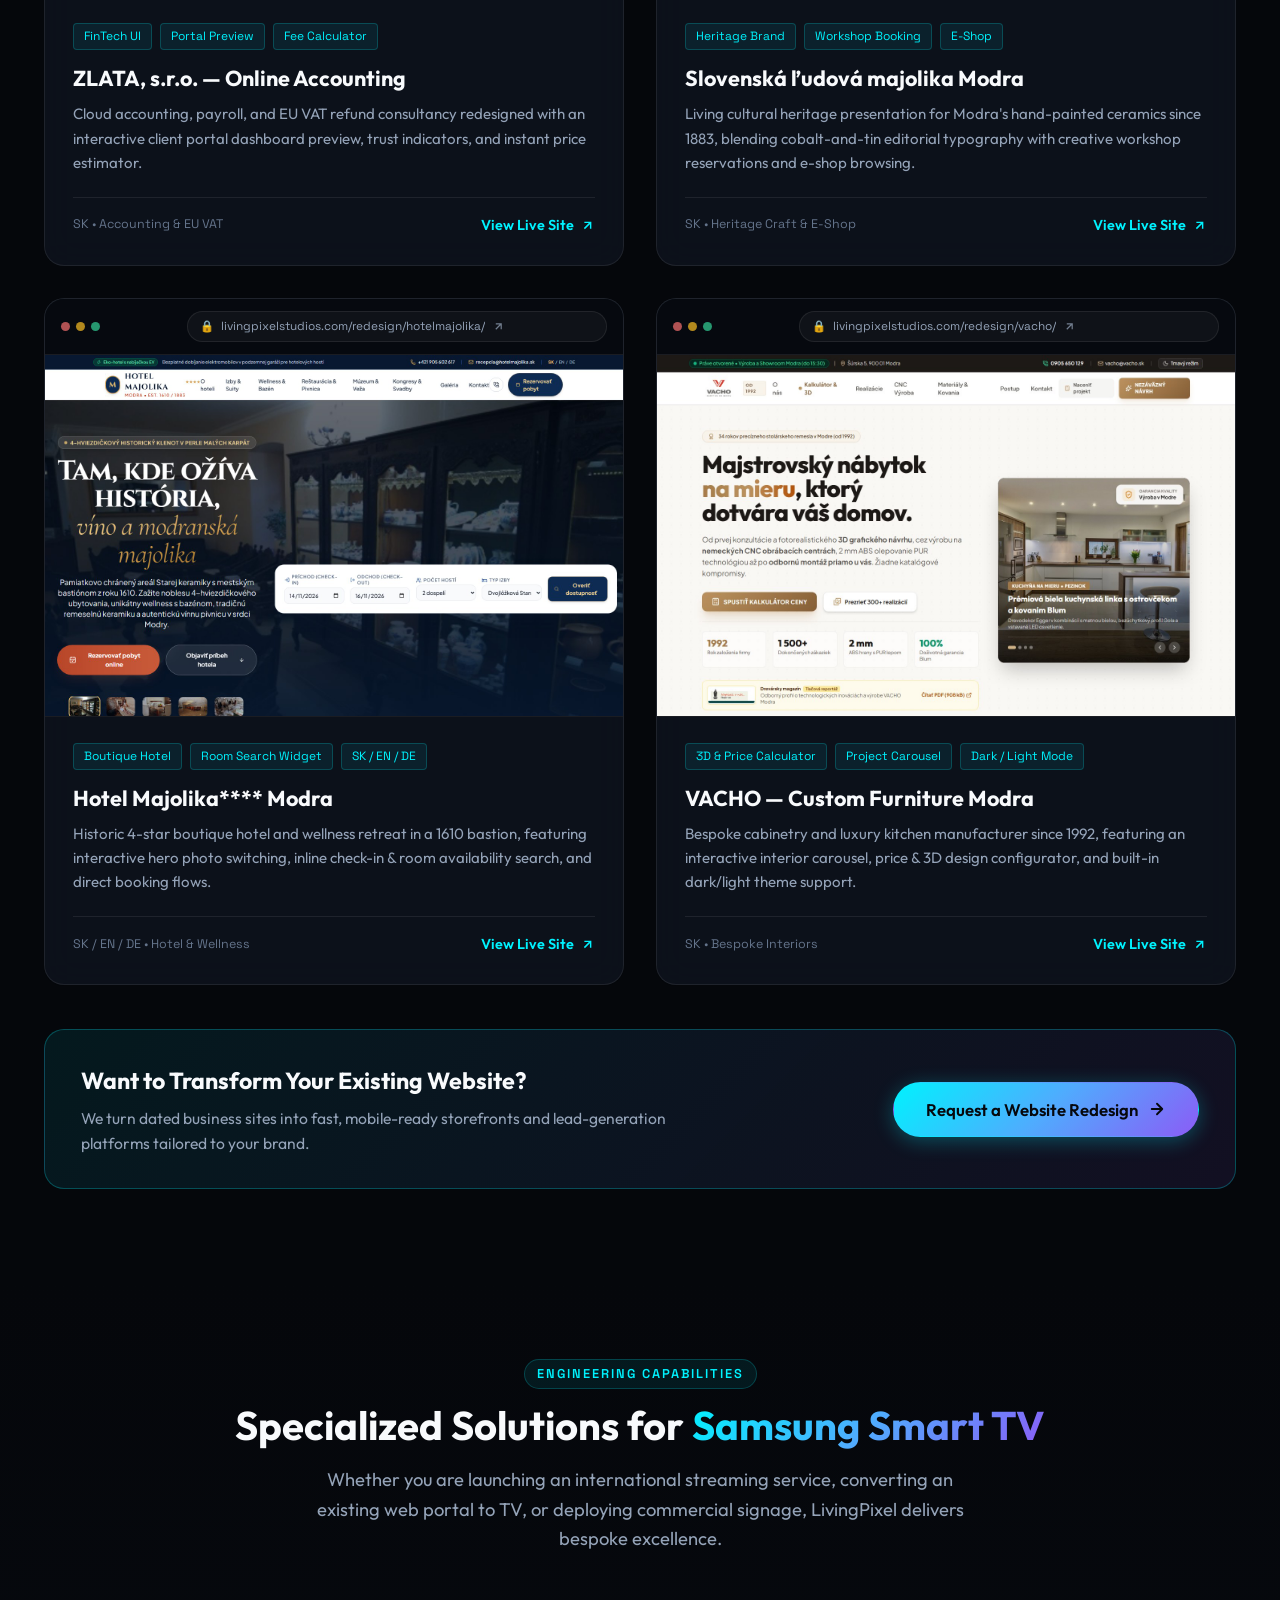
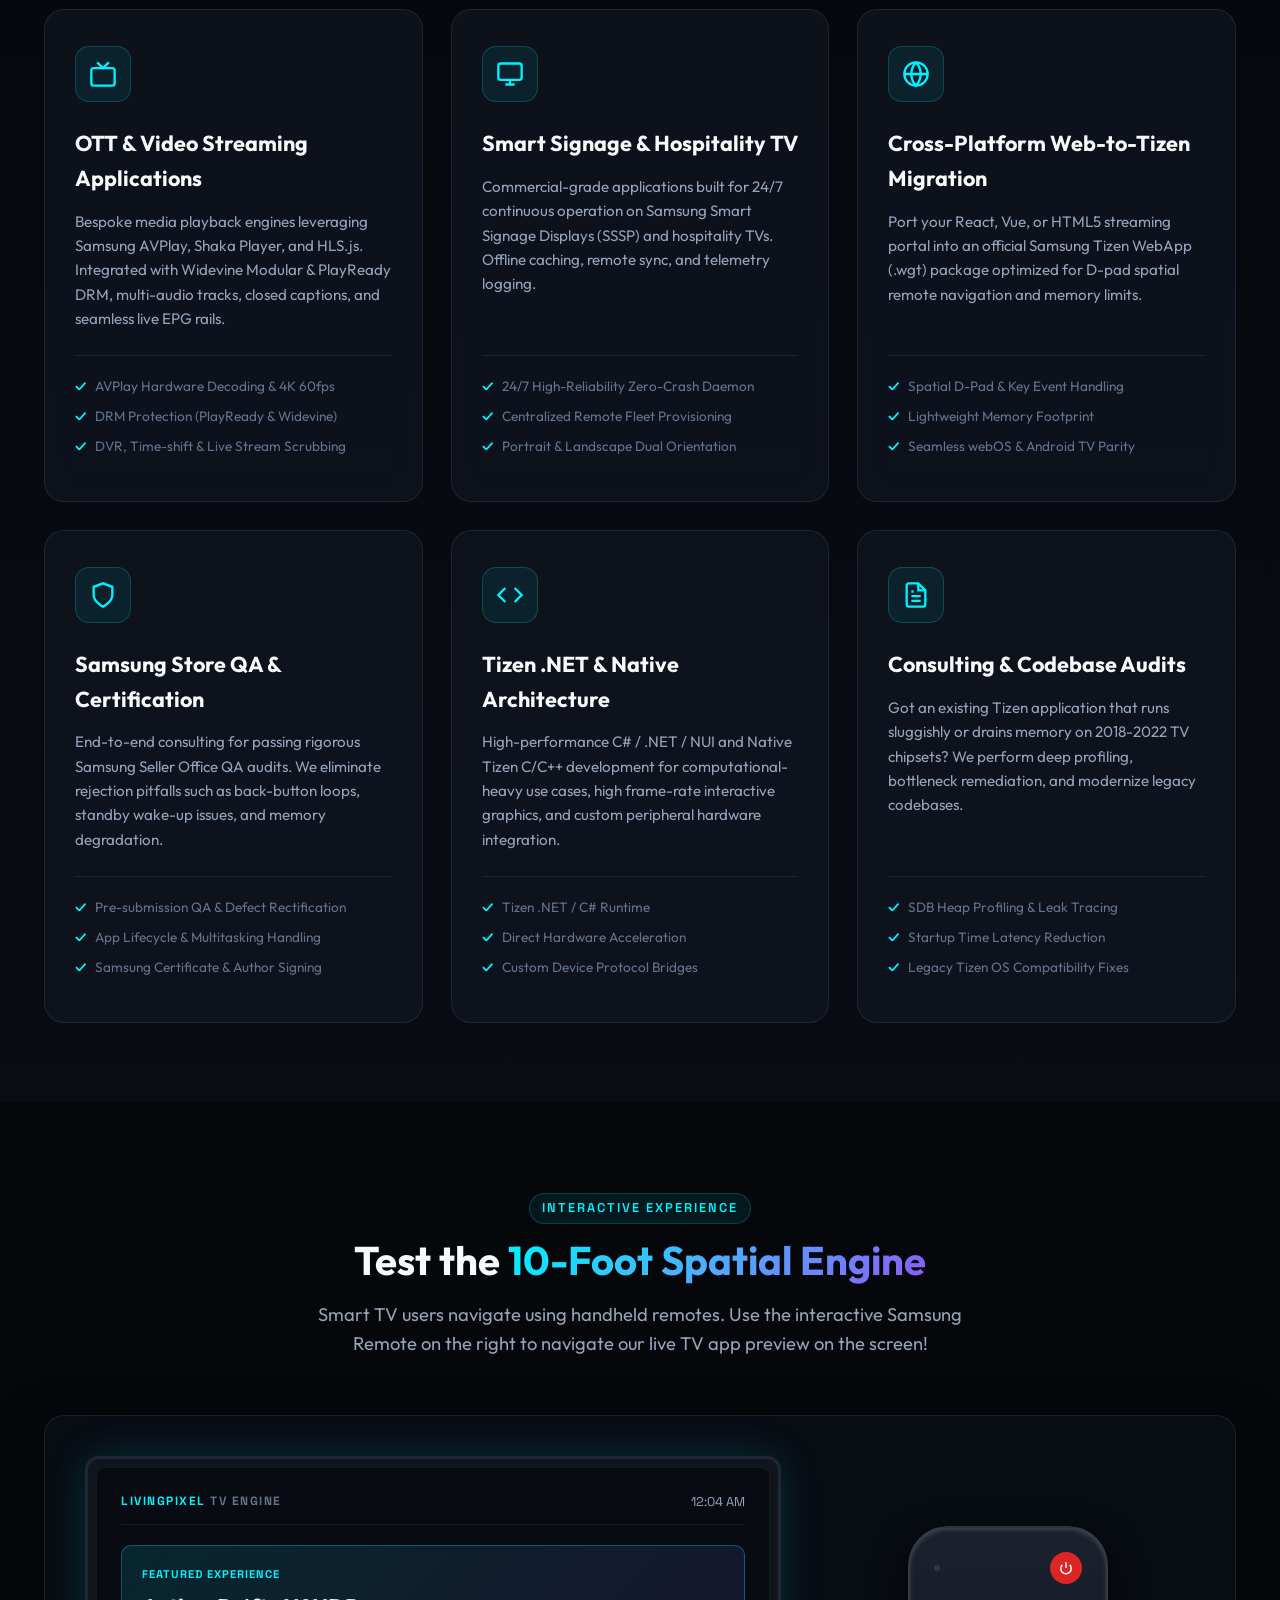
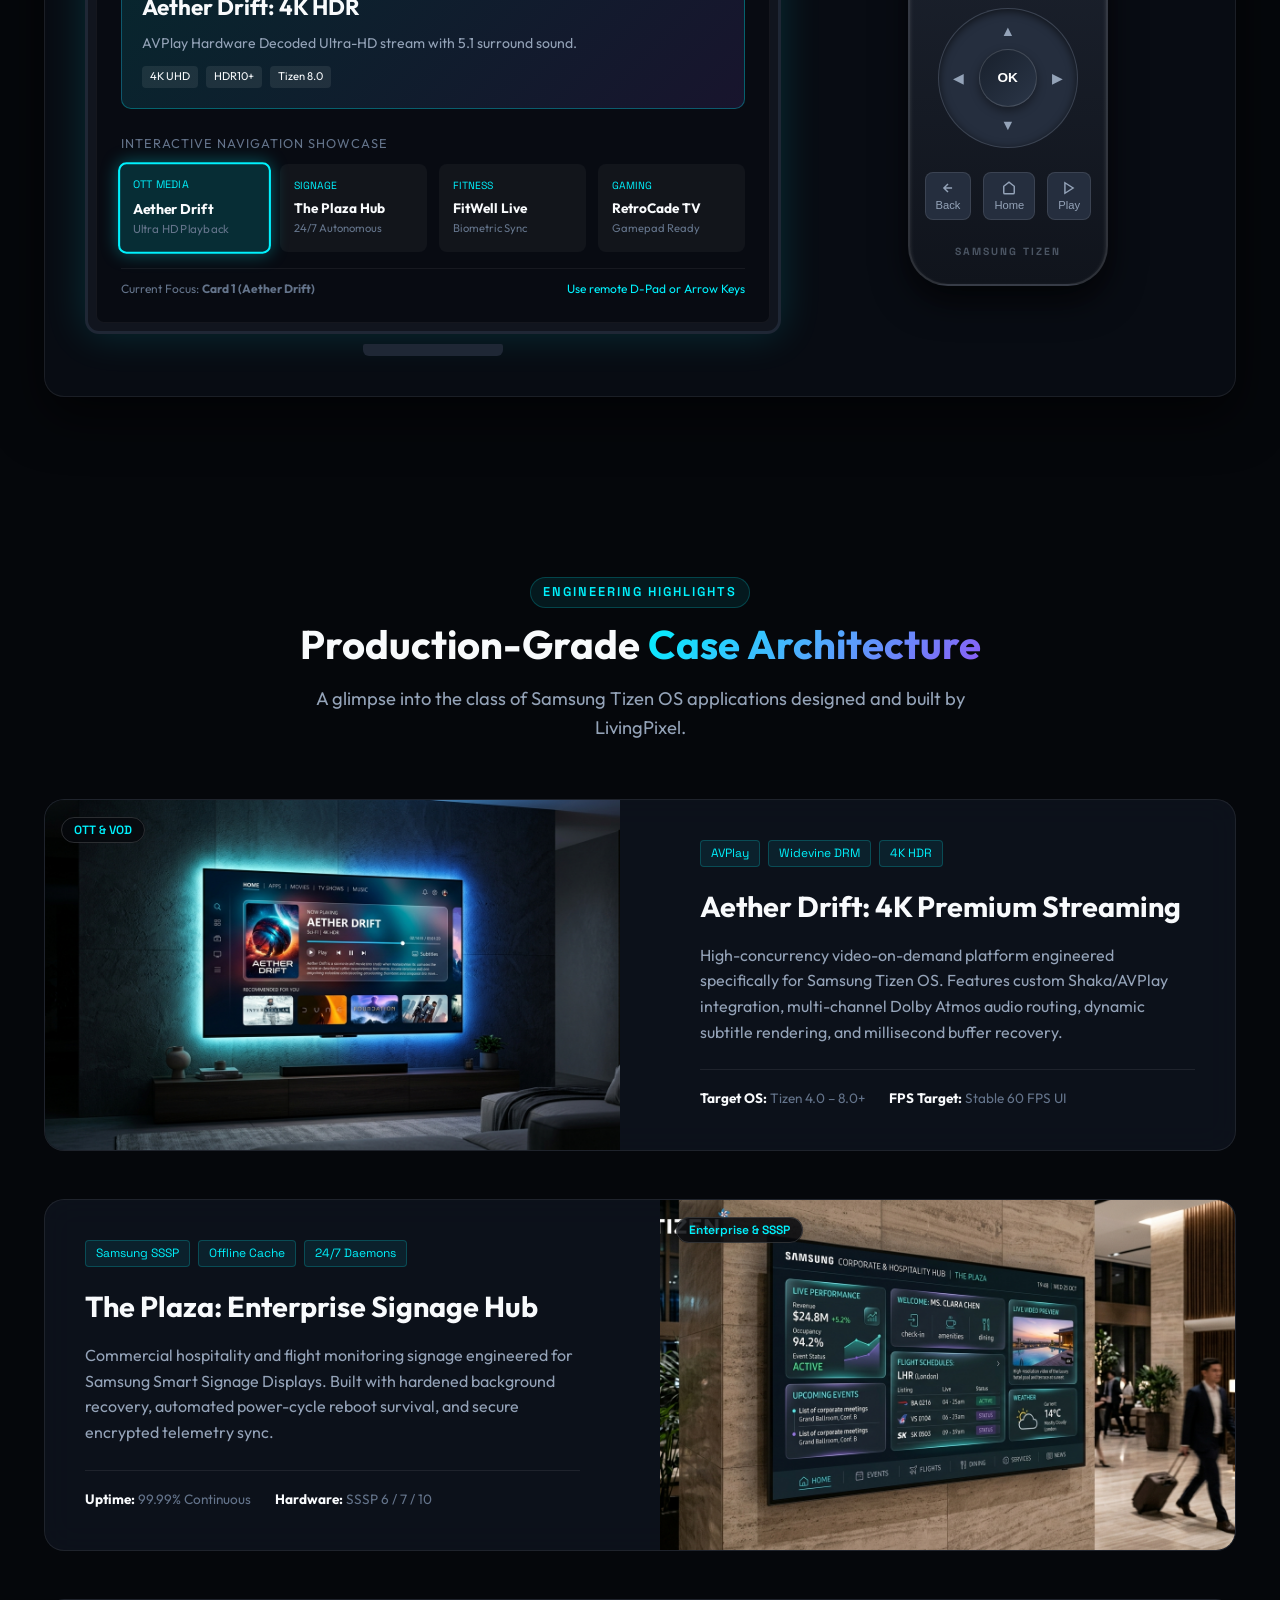
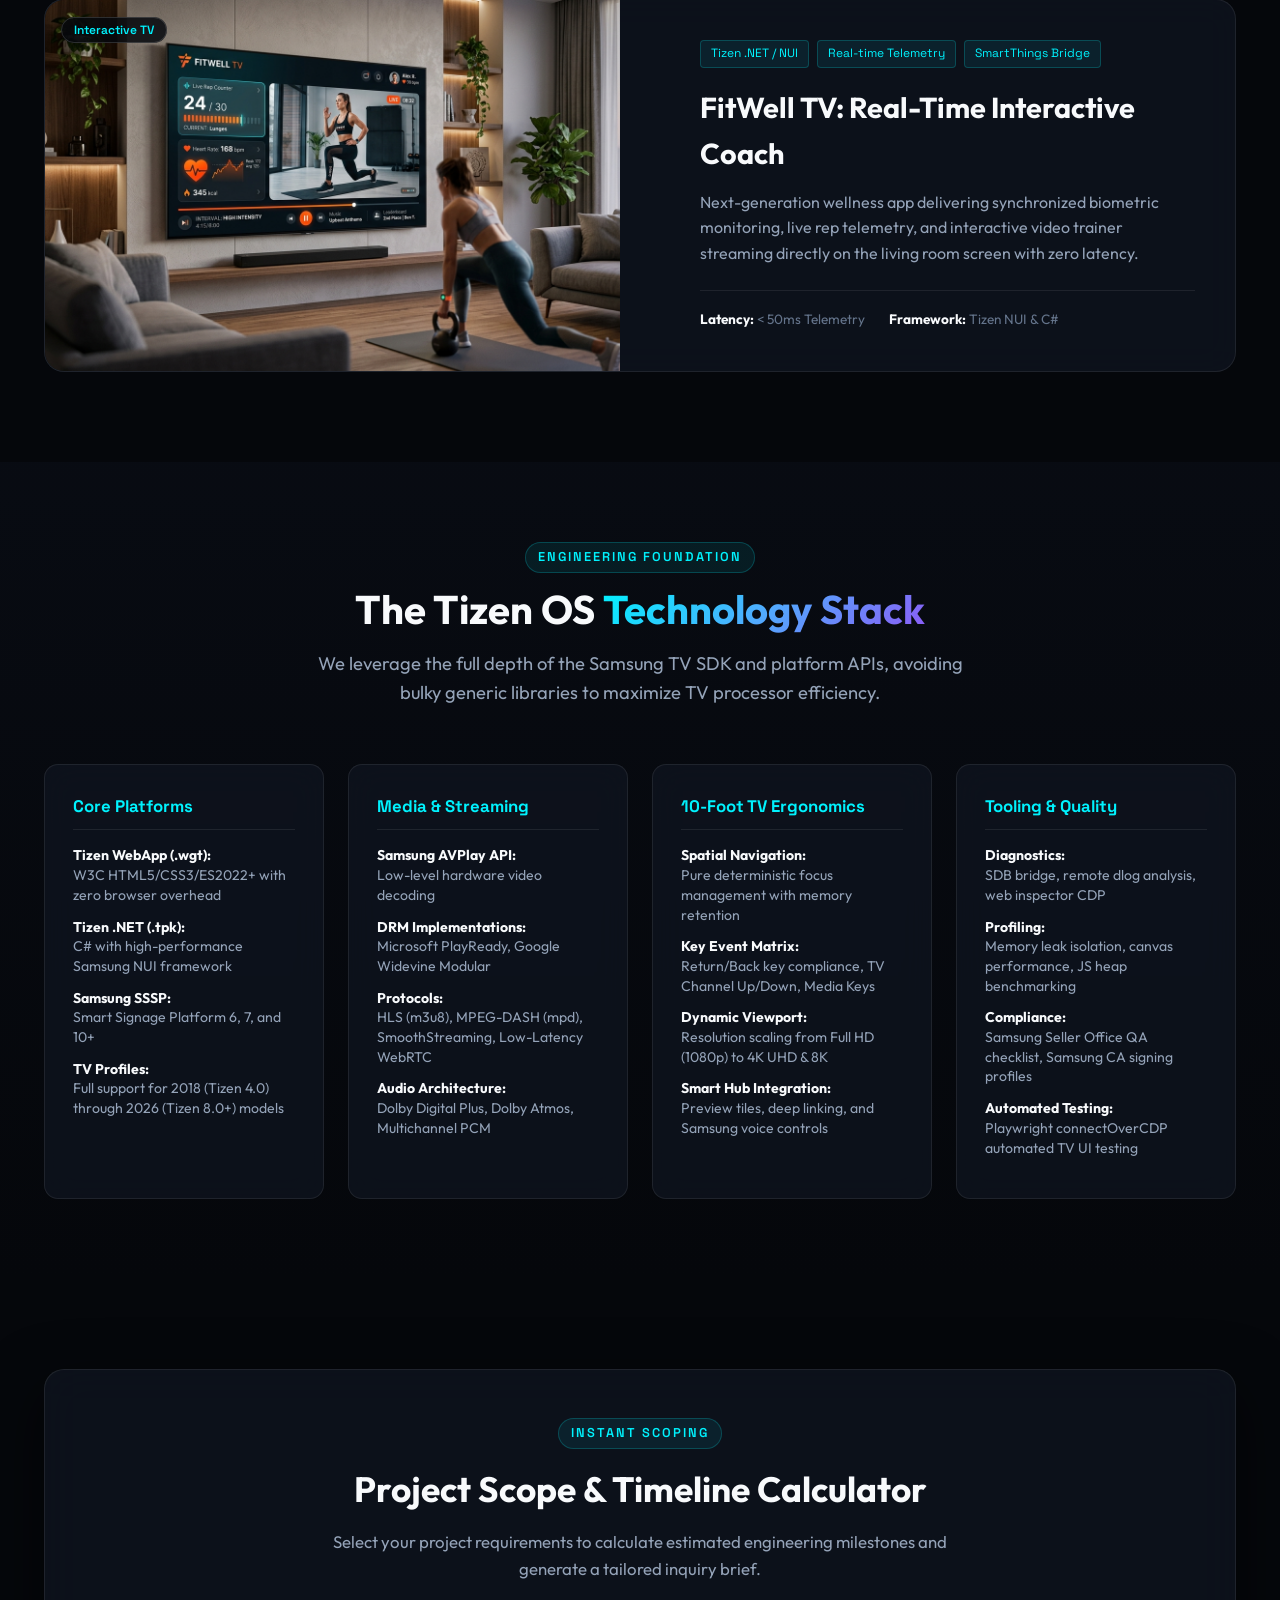
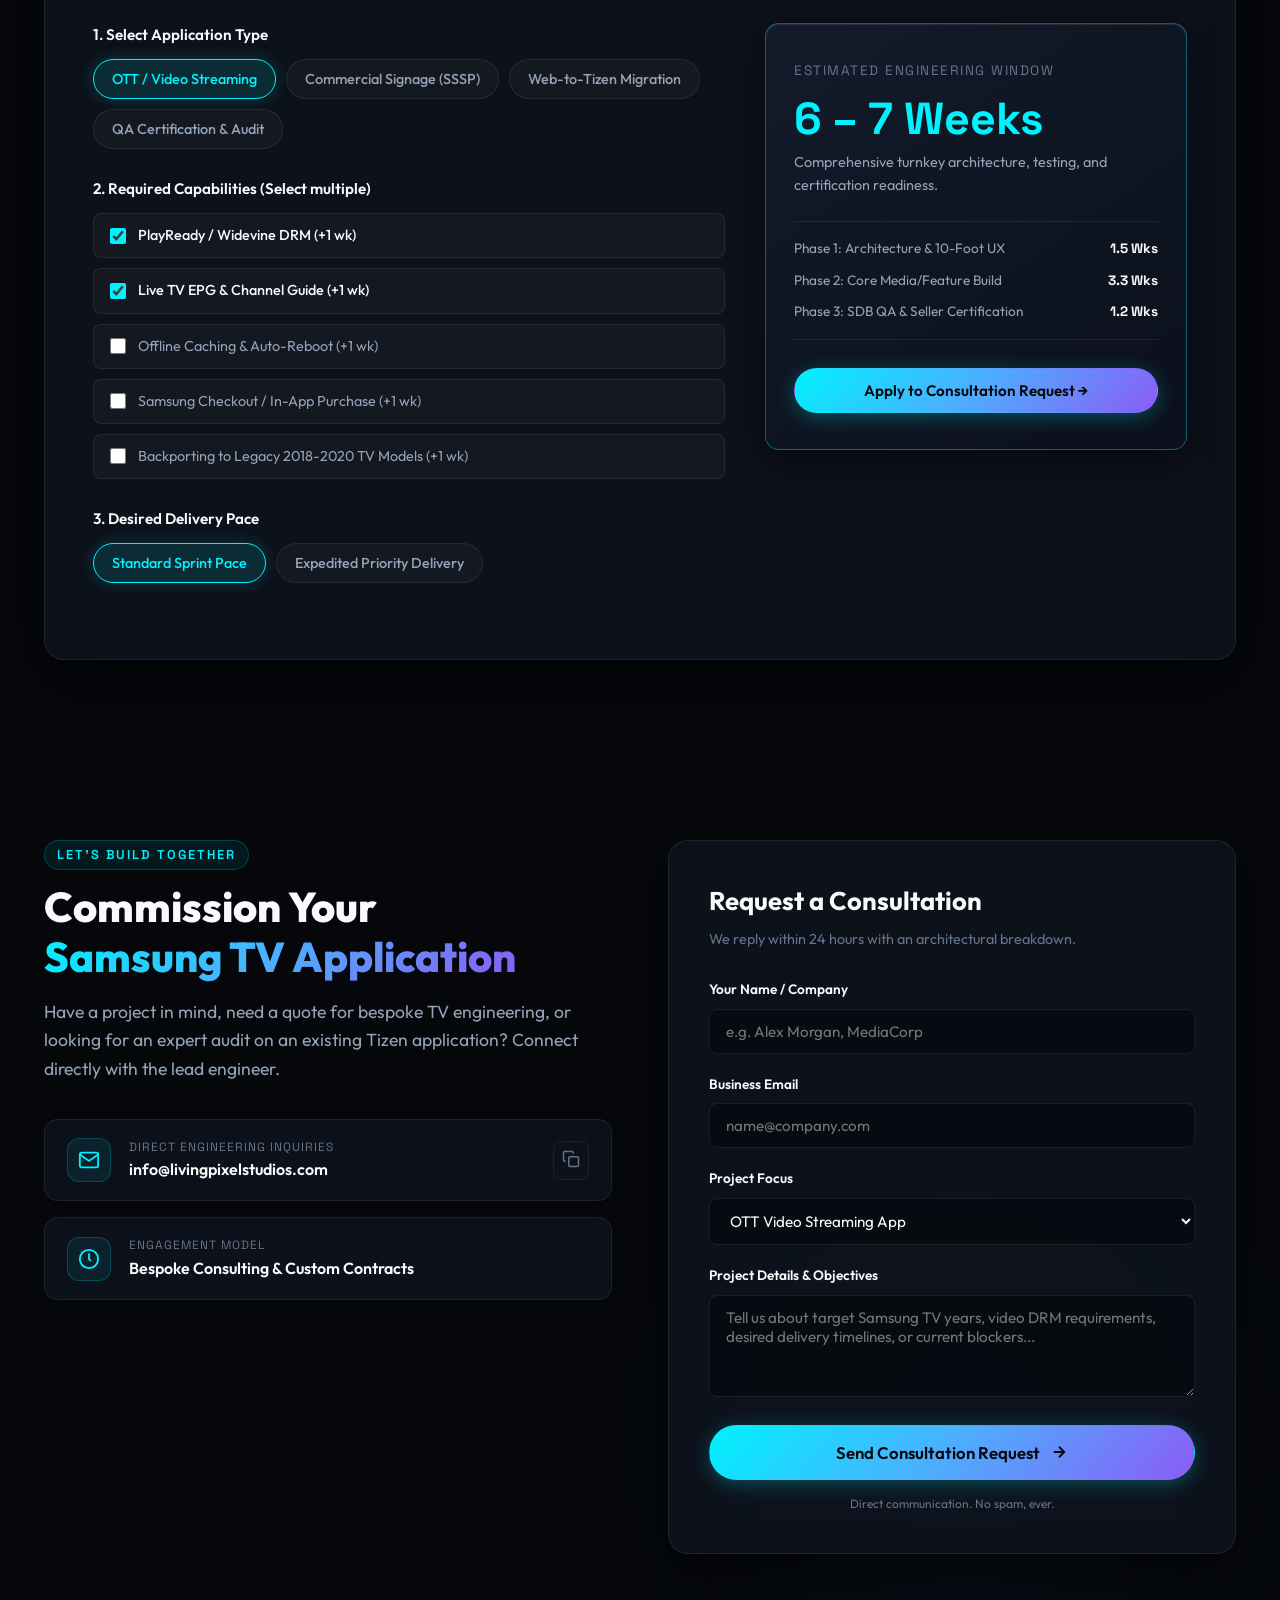
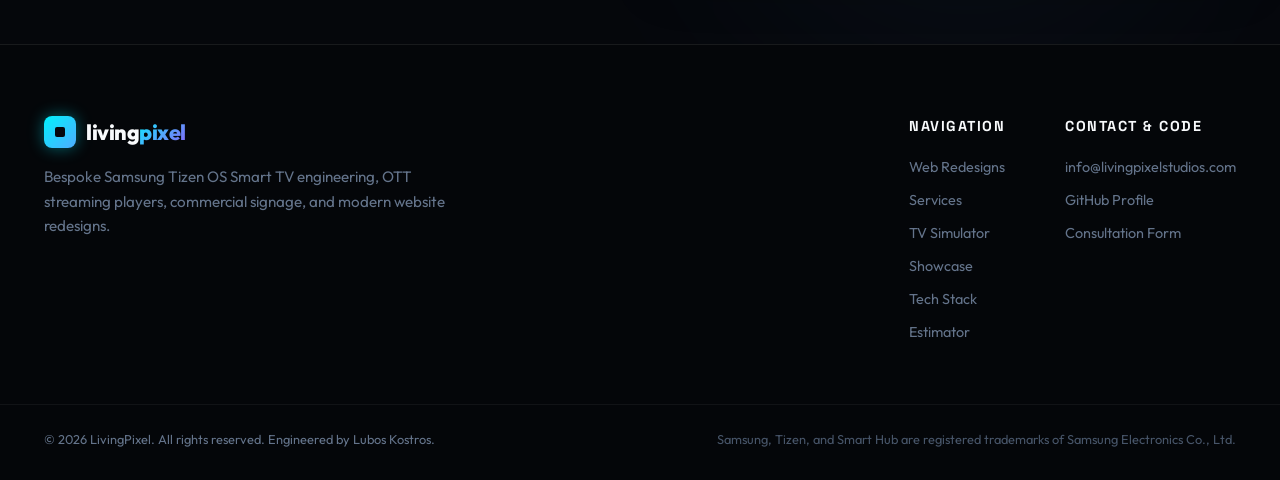
==== commit 5192cda6: "Submit contact form directly via FormSubmit AJAX instead of mailto" ====
--- a/index.html
+++ b/index.html
@@ -1160,7 +1160,10 @@
 
         <!-- Contact Form -->
         <div class="contact-form-wrap">
-          <form class="contact-form" id="projectForm">
+          <form class="contact-form" id="projectForm" action="https://formsubmit.co/info@livingpixelstudios.com" method="POST">
+            <input type="text" name="_honey" id="formHoney" tabindex="-1" autocomplete="off" style="display:none" aria-hidden="true">
+            <input type="hidden" name="_template" value="table">
+            <input type="hidden" name="_captcha" value="false">
             <h3 class="form-title" data-i18n="formTitle">Request a Consultation</h3>
             <p class="form-sub" data-i18n="formSub">We reply within 24 hours with an architectural breakdown.</p>
 
@@ -1200,6 +1203,7 @@
                 <path d="M5 12h14M12 5l7 7-7 7" />
               </svg>
             </button>
+            <div class="form-status" id="formStatus" role="status" aria-live="polite" hidden></div>
             <div class="form-footer-hint" data-i18n="formHint">Direct communication. No spam, ever.</div>
           </form>
         </div>
--- a/style.css
+++ b/style.css
@@ -1888,6 +1888,33 @@
   background: rgba(10, 14, 23, 0.9);
 }
 
+.contact-form button[disabled] {
+  opacity: 0.7;
+  cursor: wait;
+  transform: none;
+}
+
+.form-status {
+  margin-top: 14px;
+  padding: 12px 16px;
+  border-radius: var(--radius-sm);
+  font-size: 0.88rem;
+  line-height: 1.5;
+  text-align: center;
+}
+
+.form-status.success {
+  background: rgba(0, 242, 254, 0.08);
+  border: 1px solid rgba(0, 242, 254, 0.35);
+  color: var(--accent-cyan);
+}
+
+.form-status.error {
+  background: rgba(244, 63, 94, 0.1);
+  border: 1px solid rgba(244, 63, 94, 0.35);
+  color: #fda4af;
+}
+
 .form-footer-hint {
   font-size: 0.75rem;
   color: var(--text-muted);
